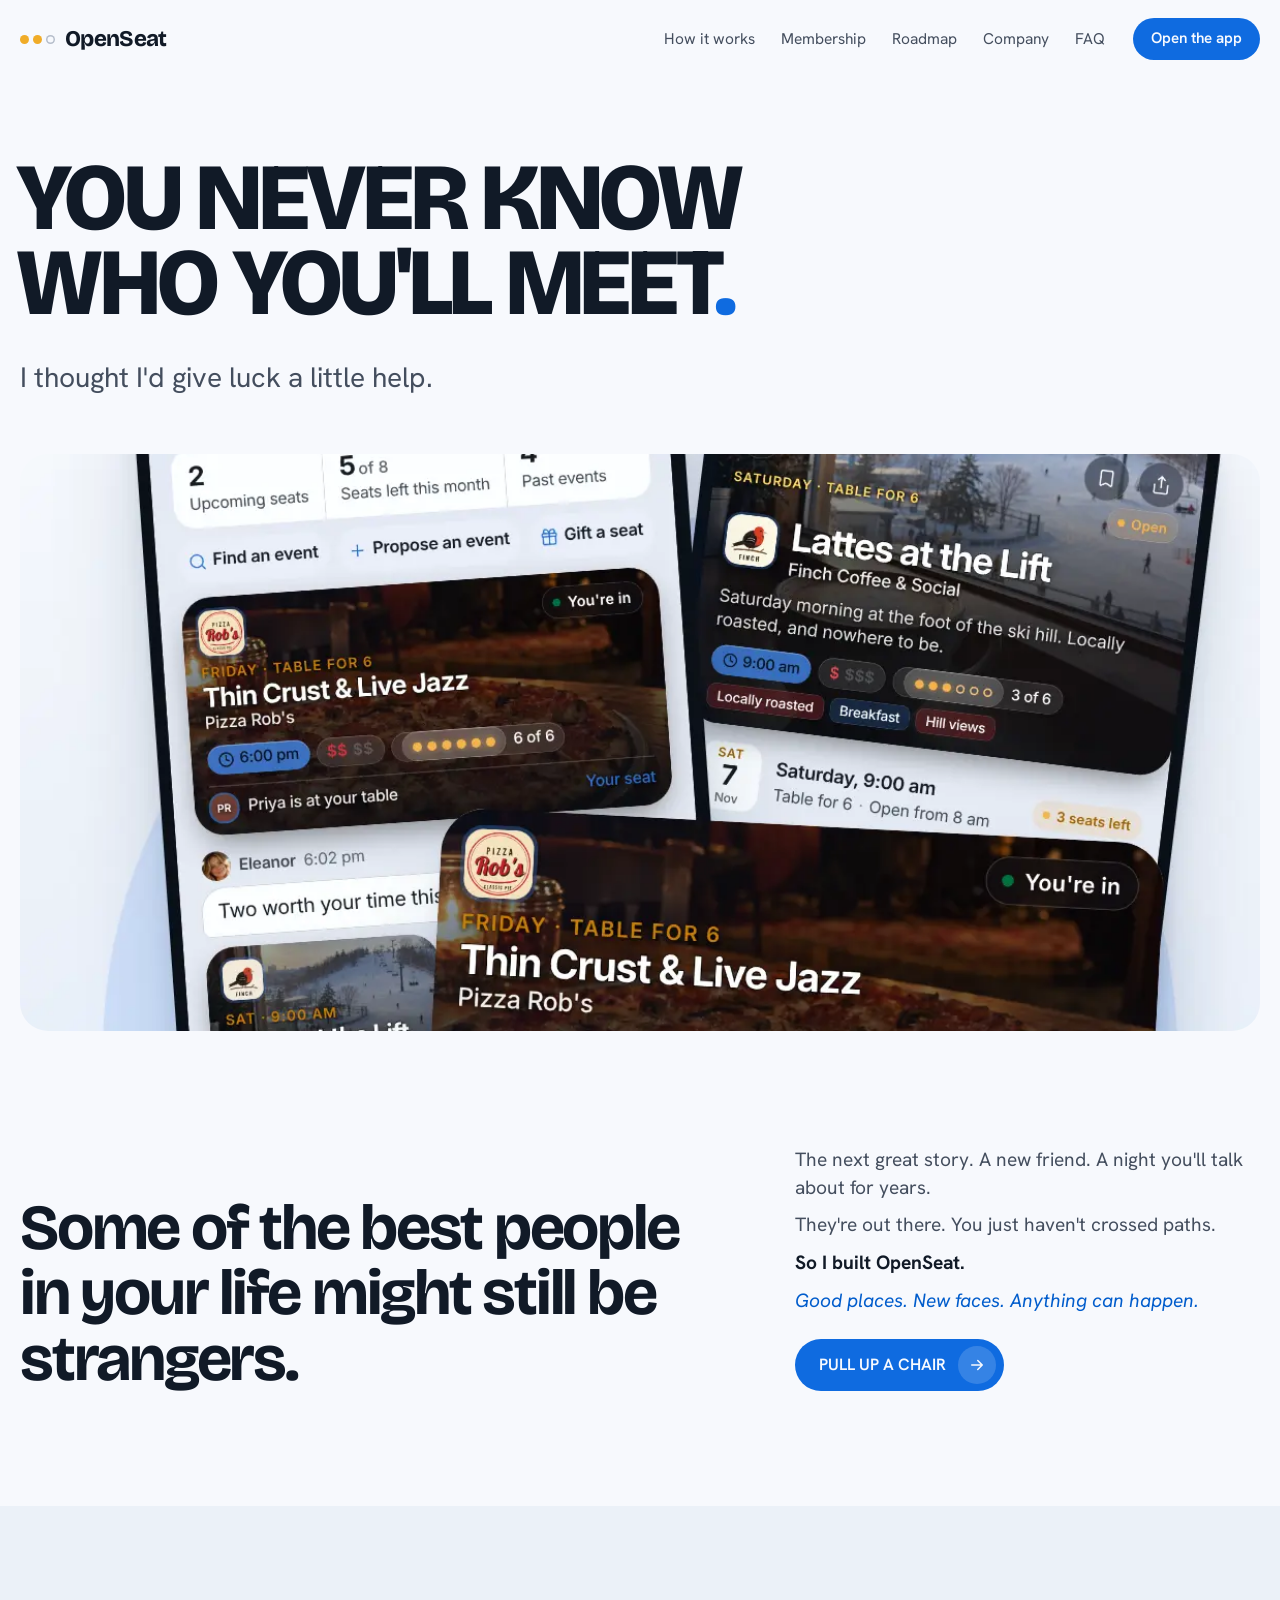
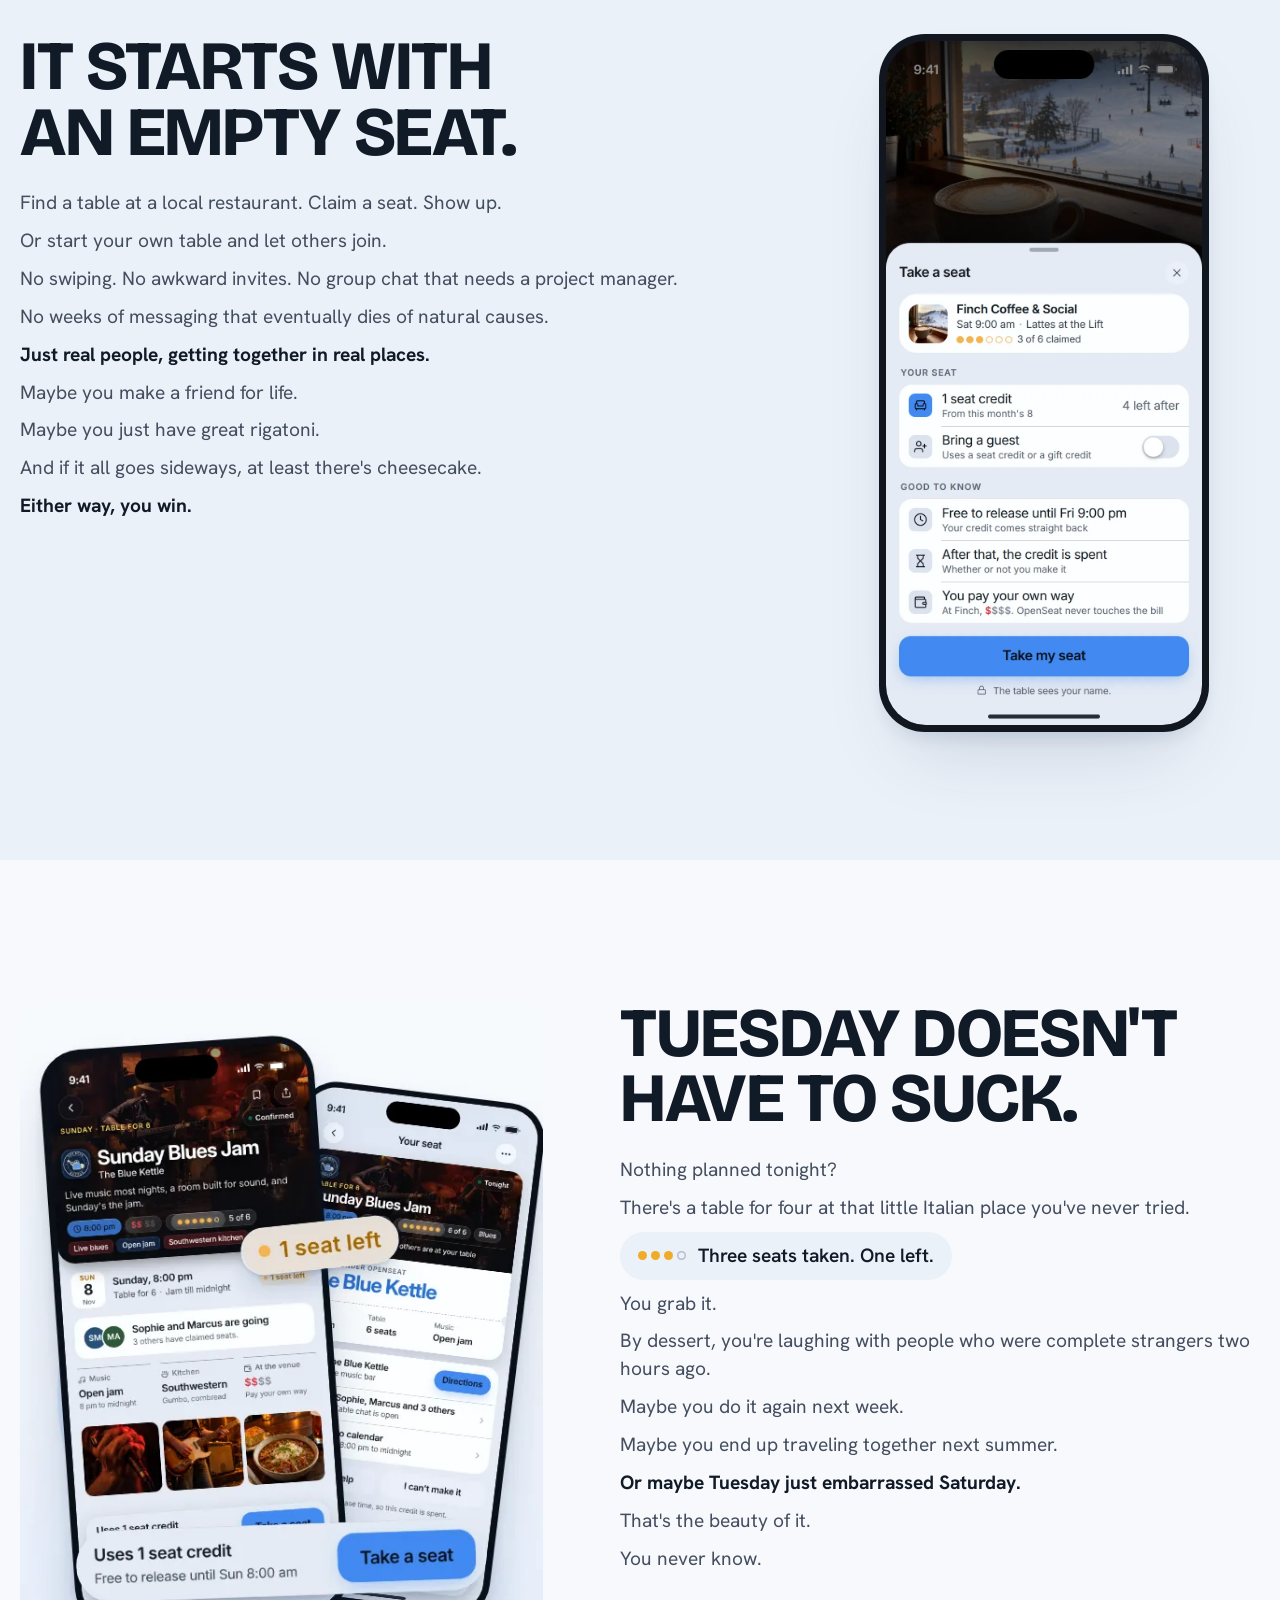
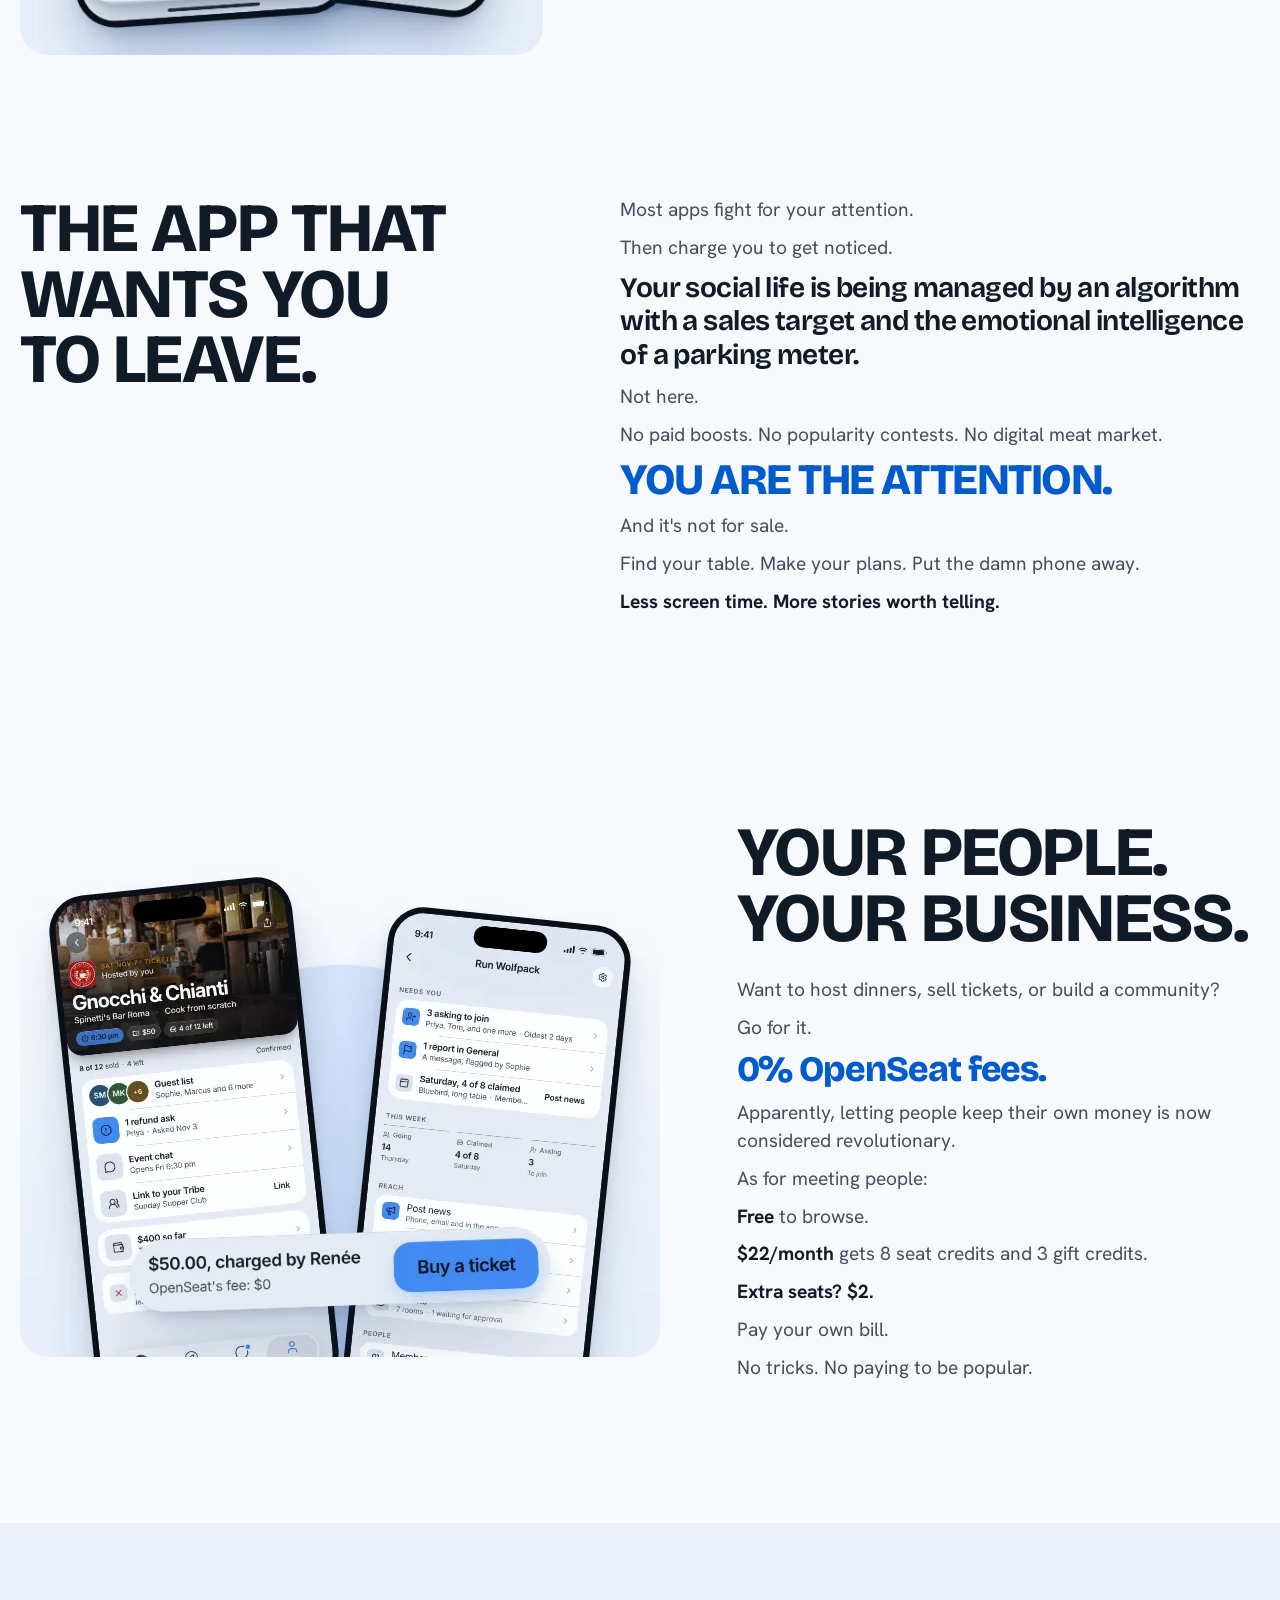
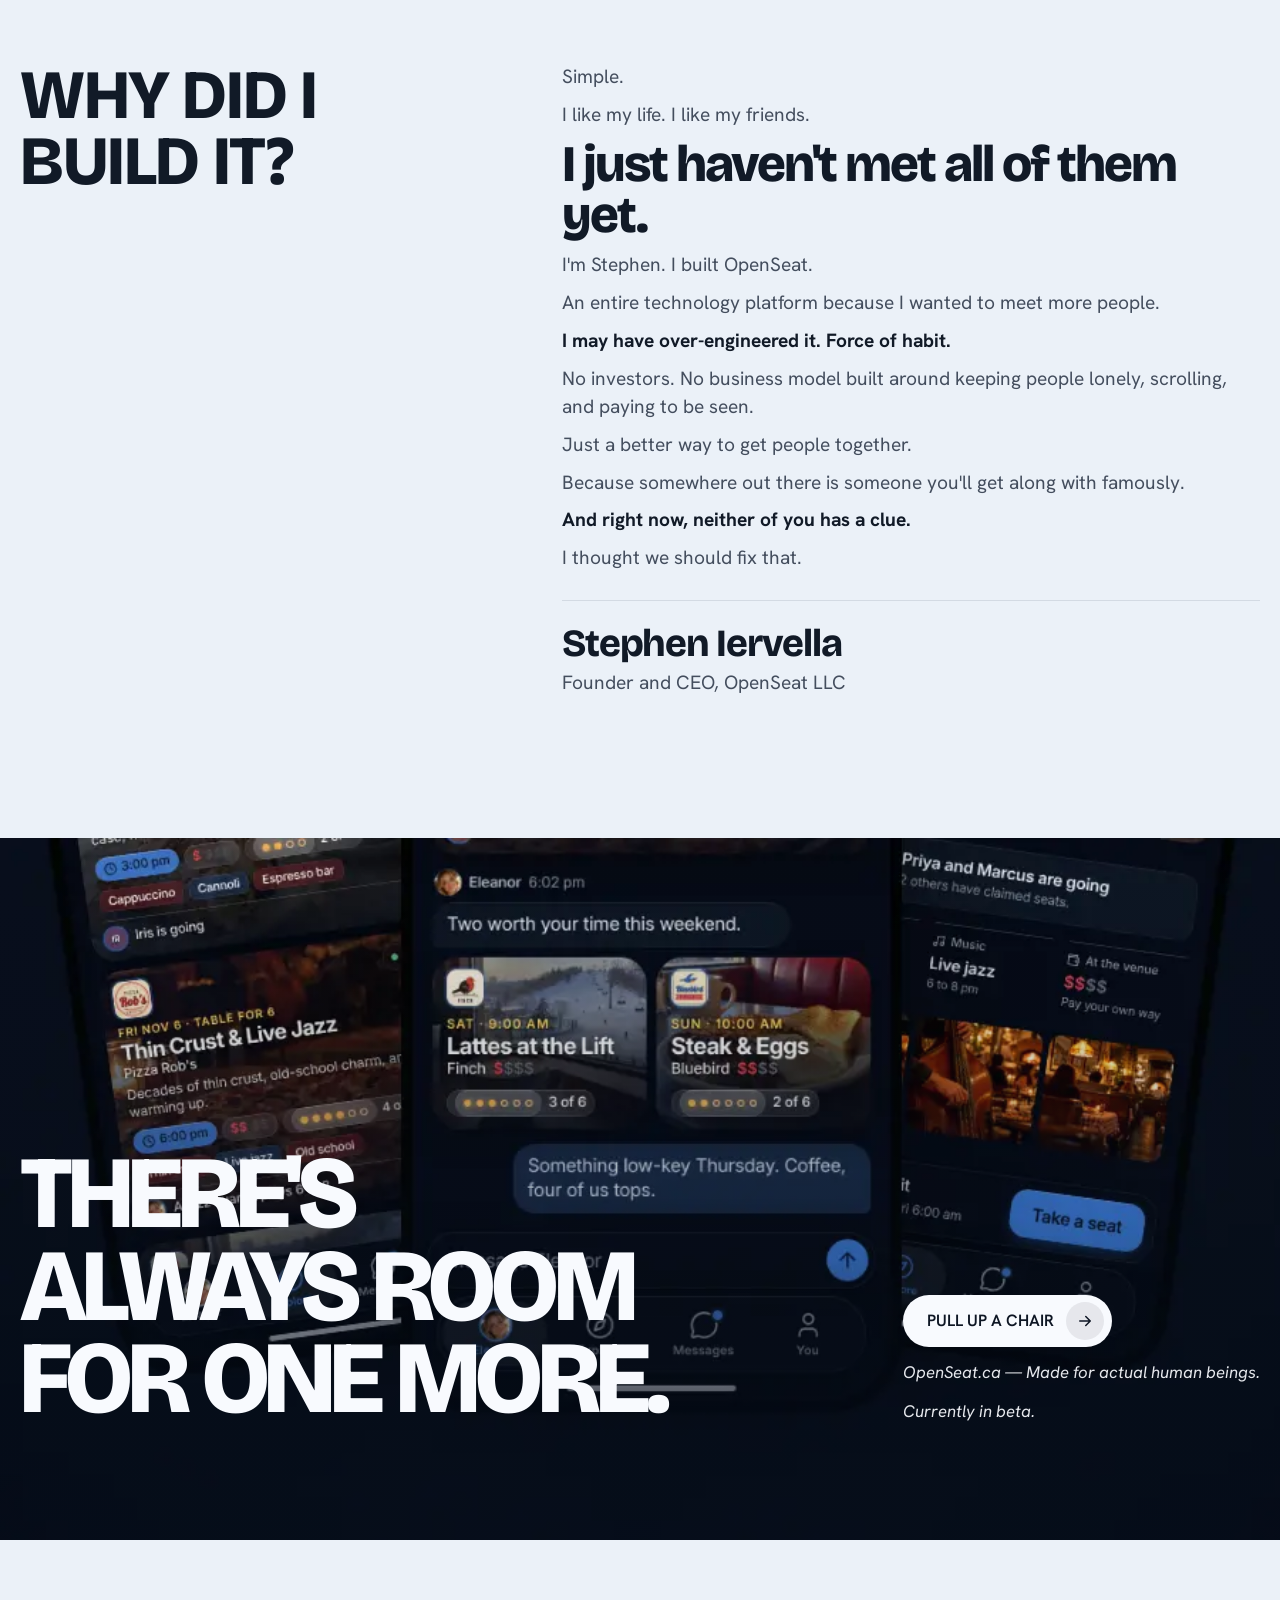
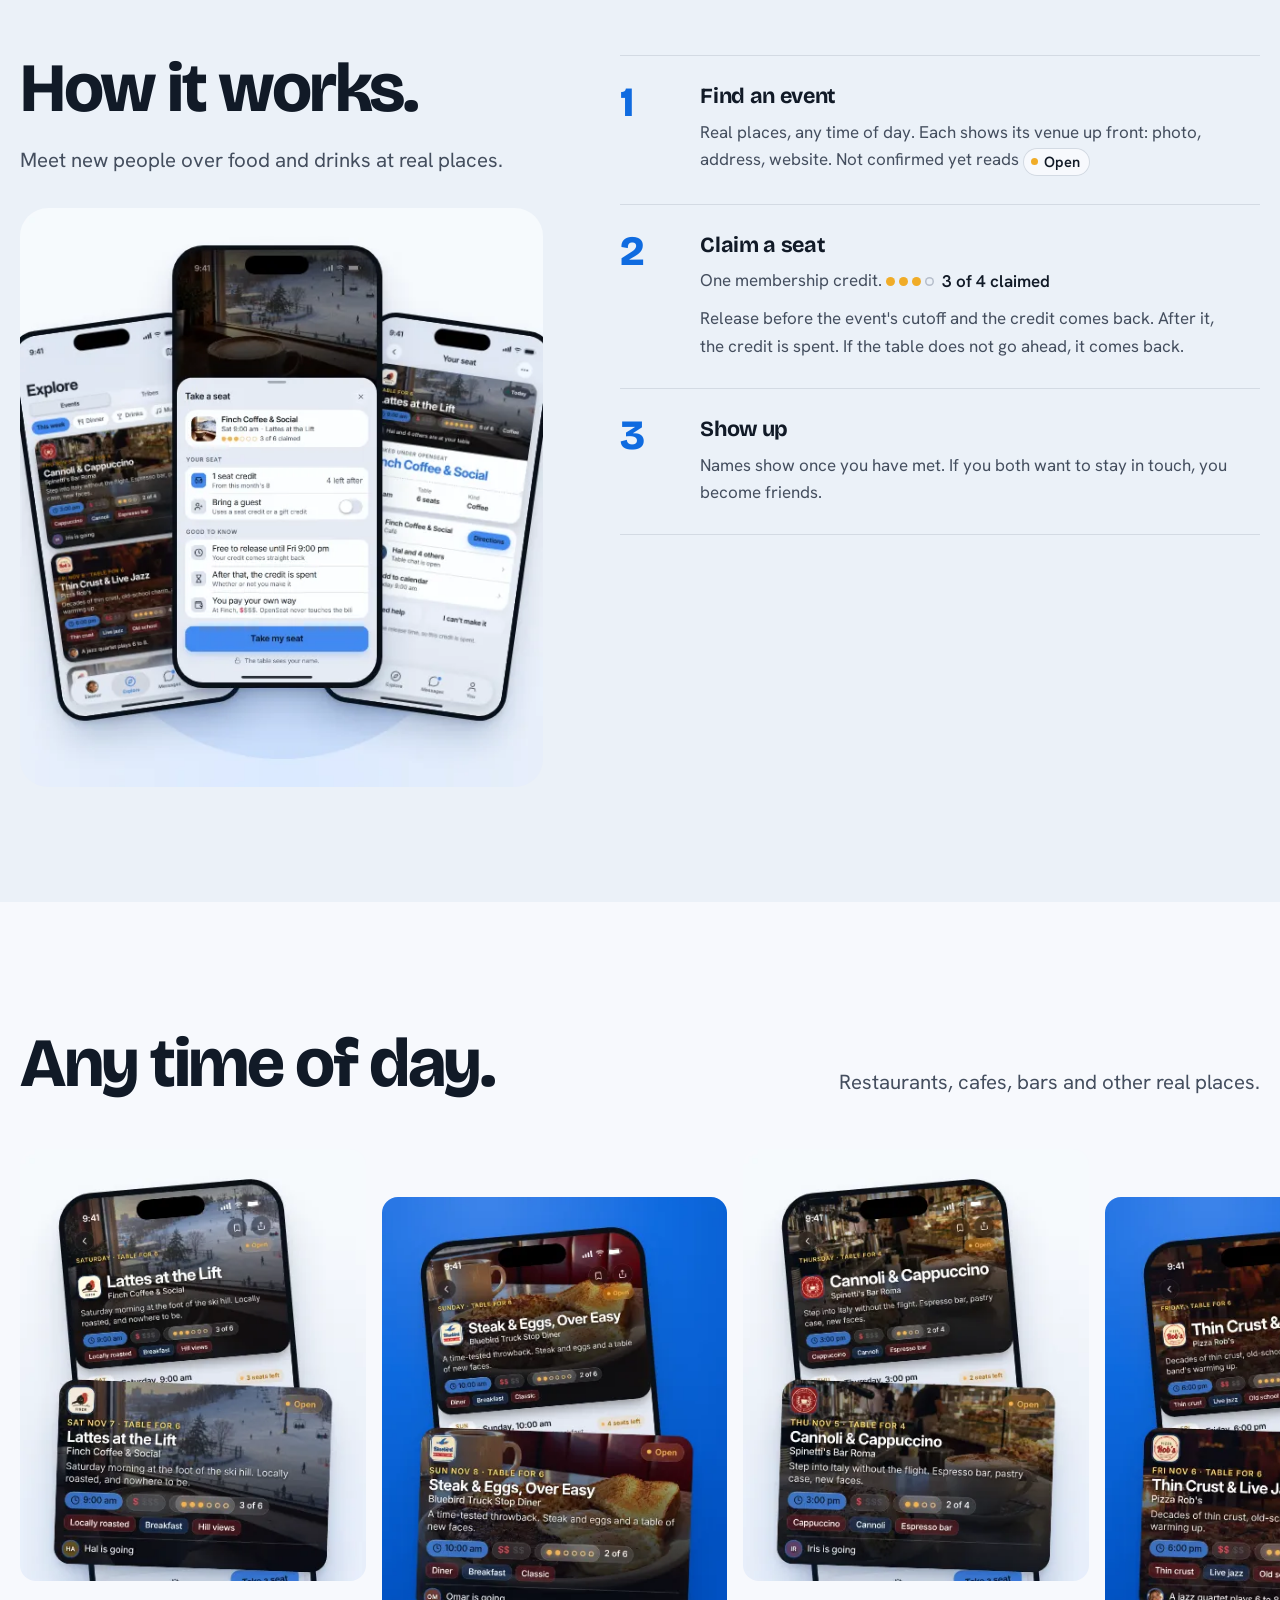
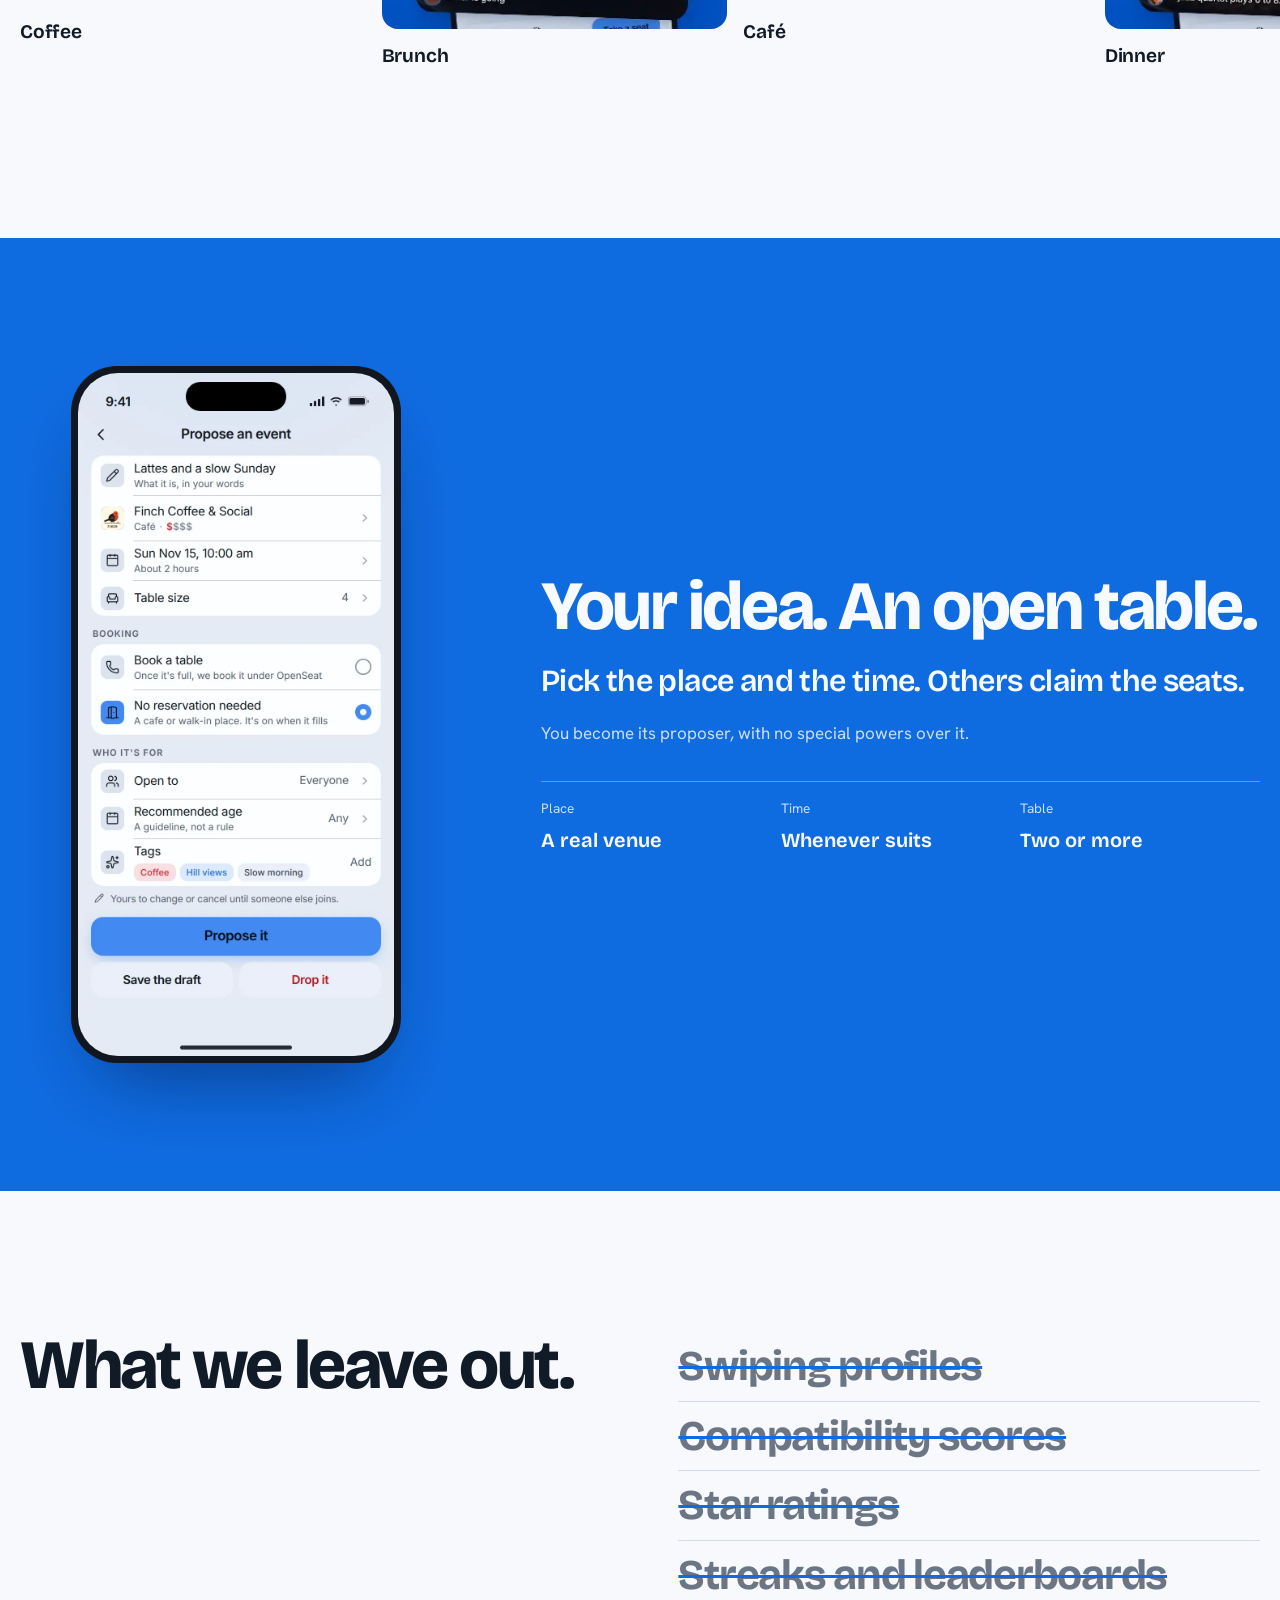
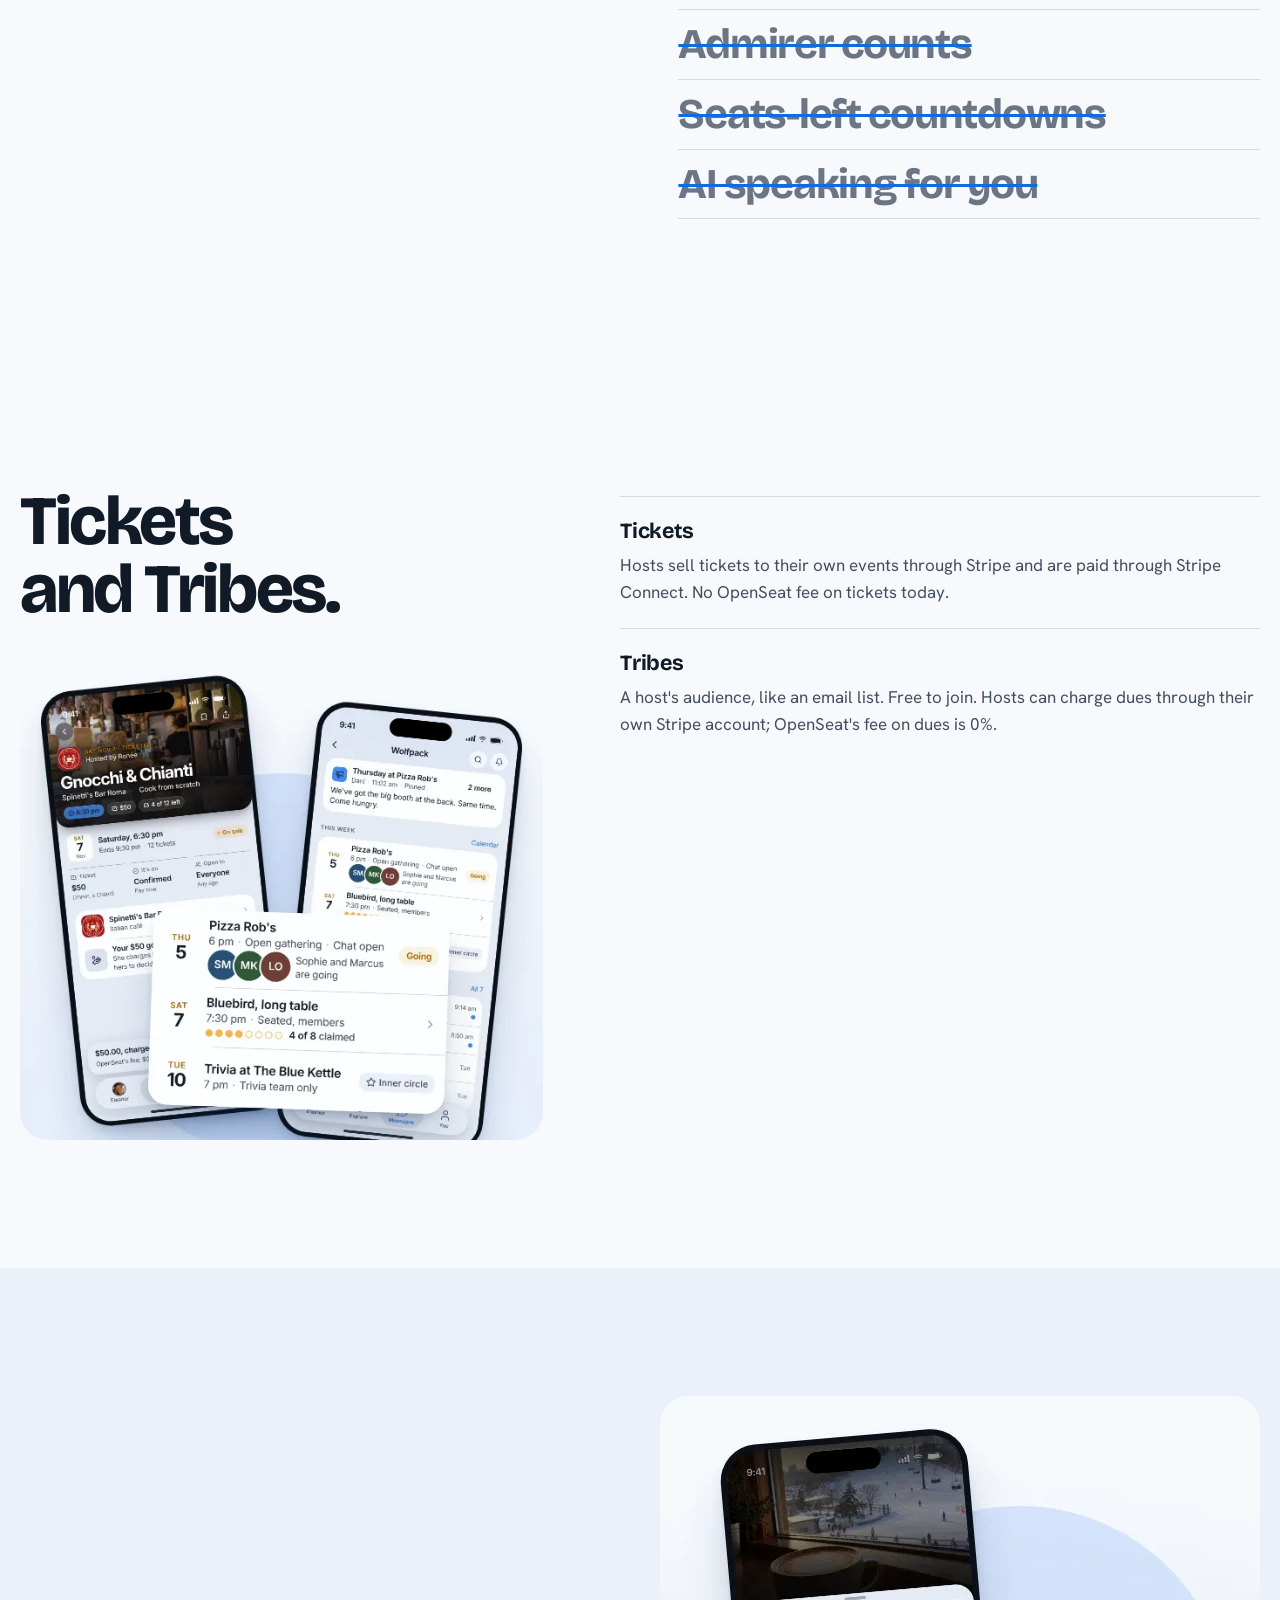
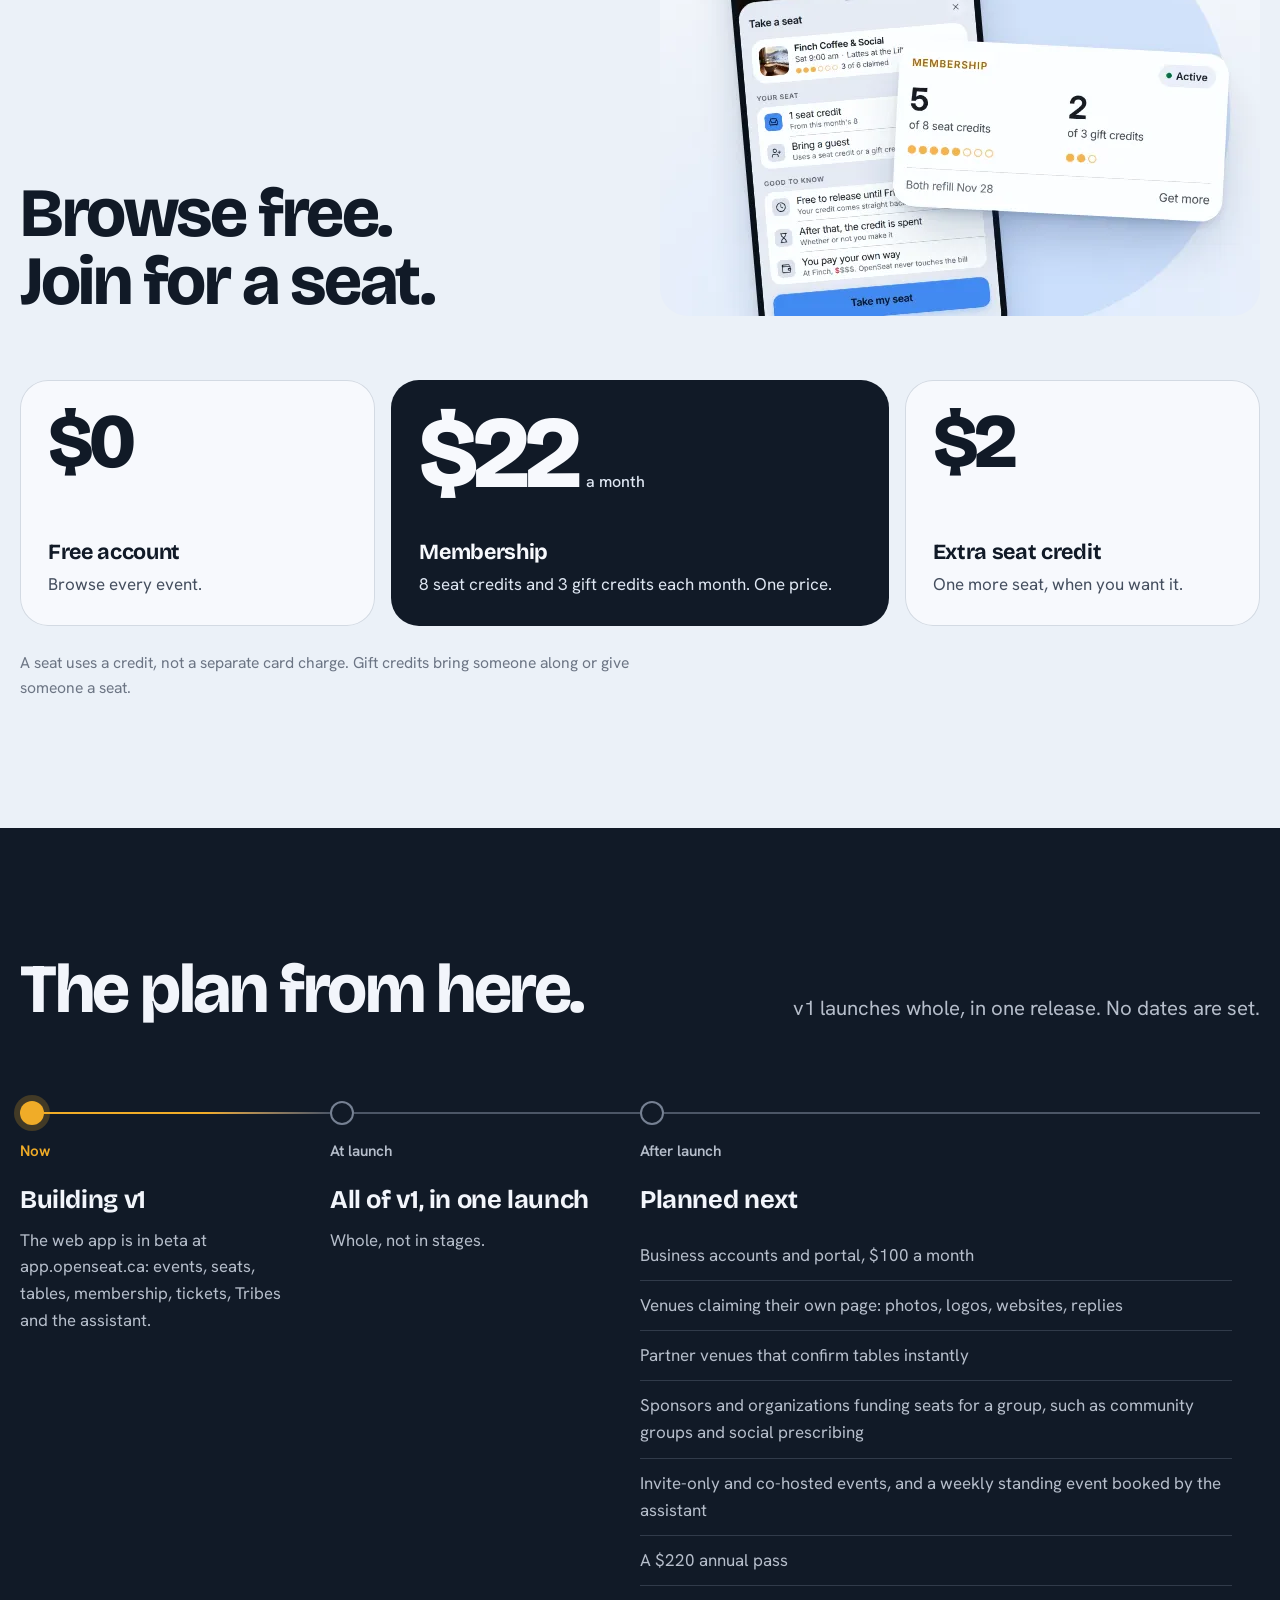
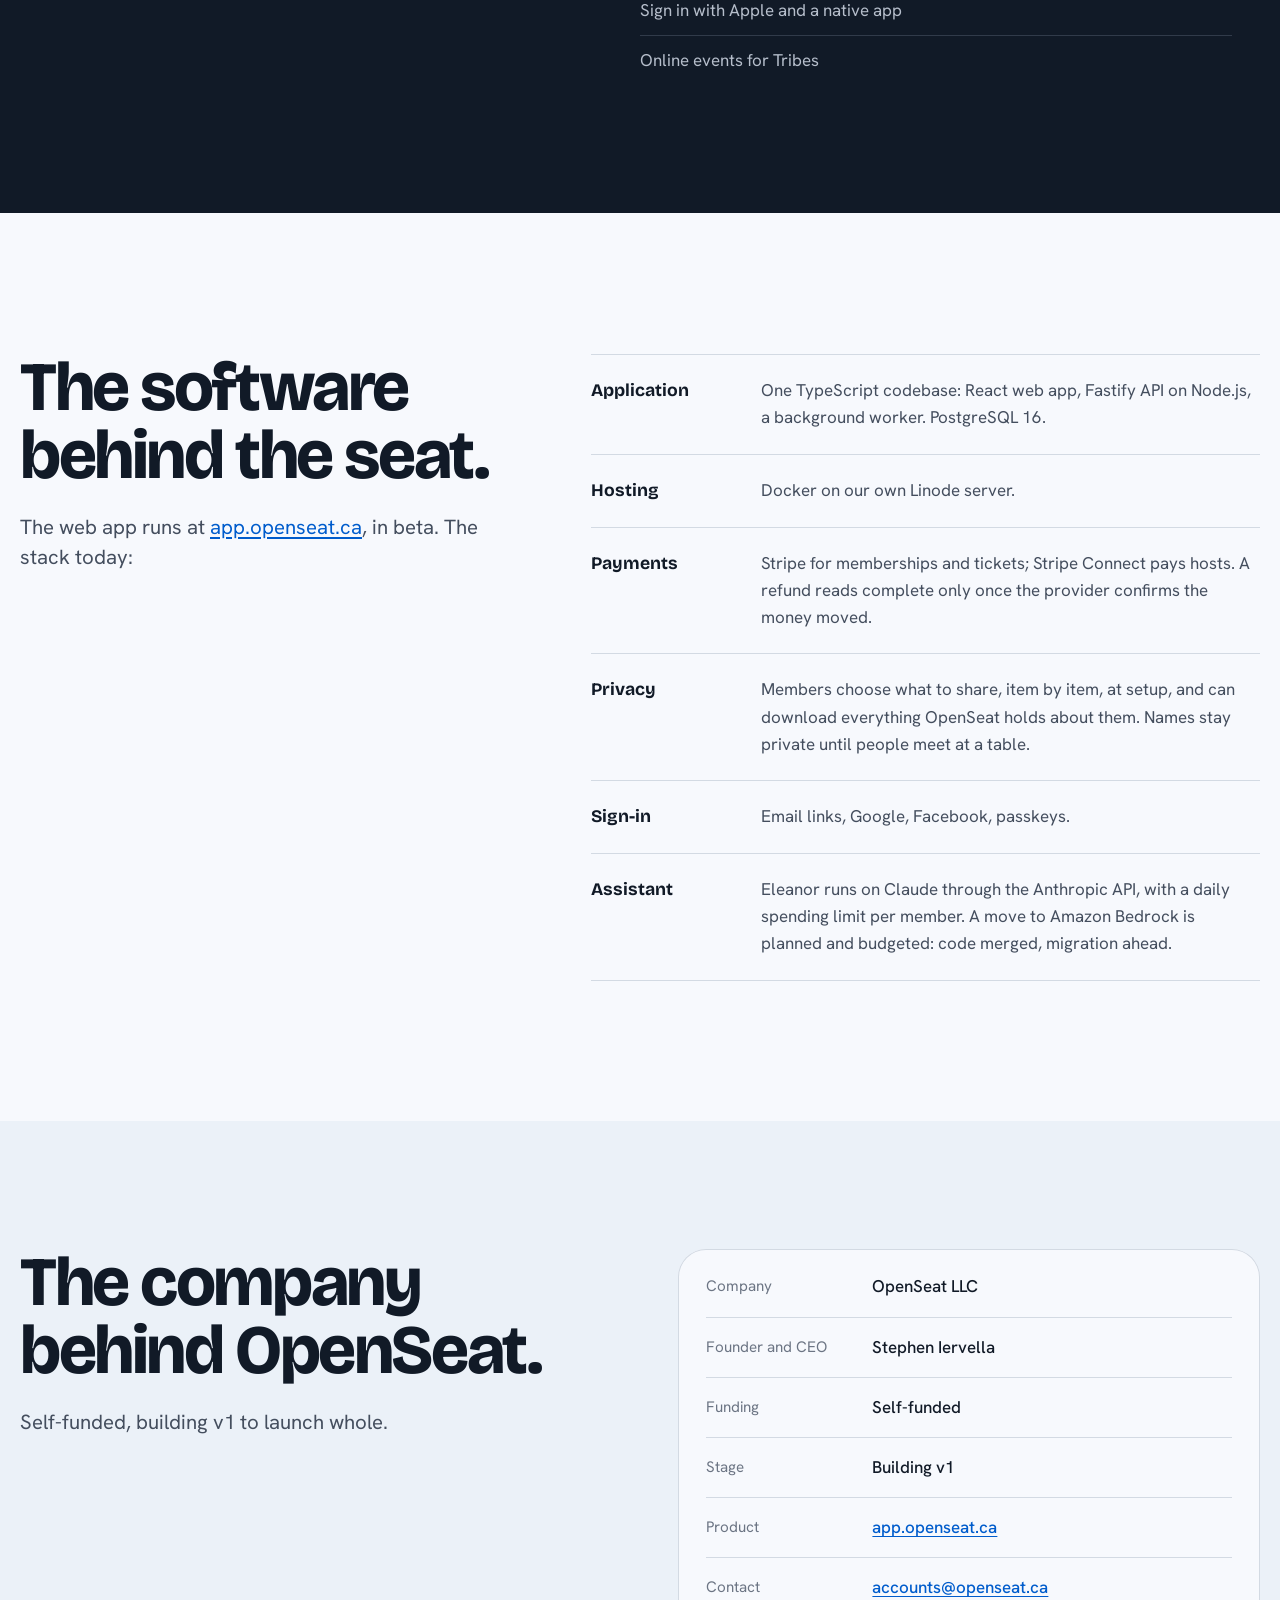
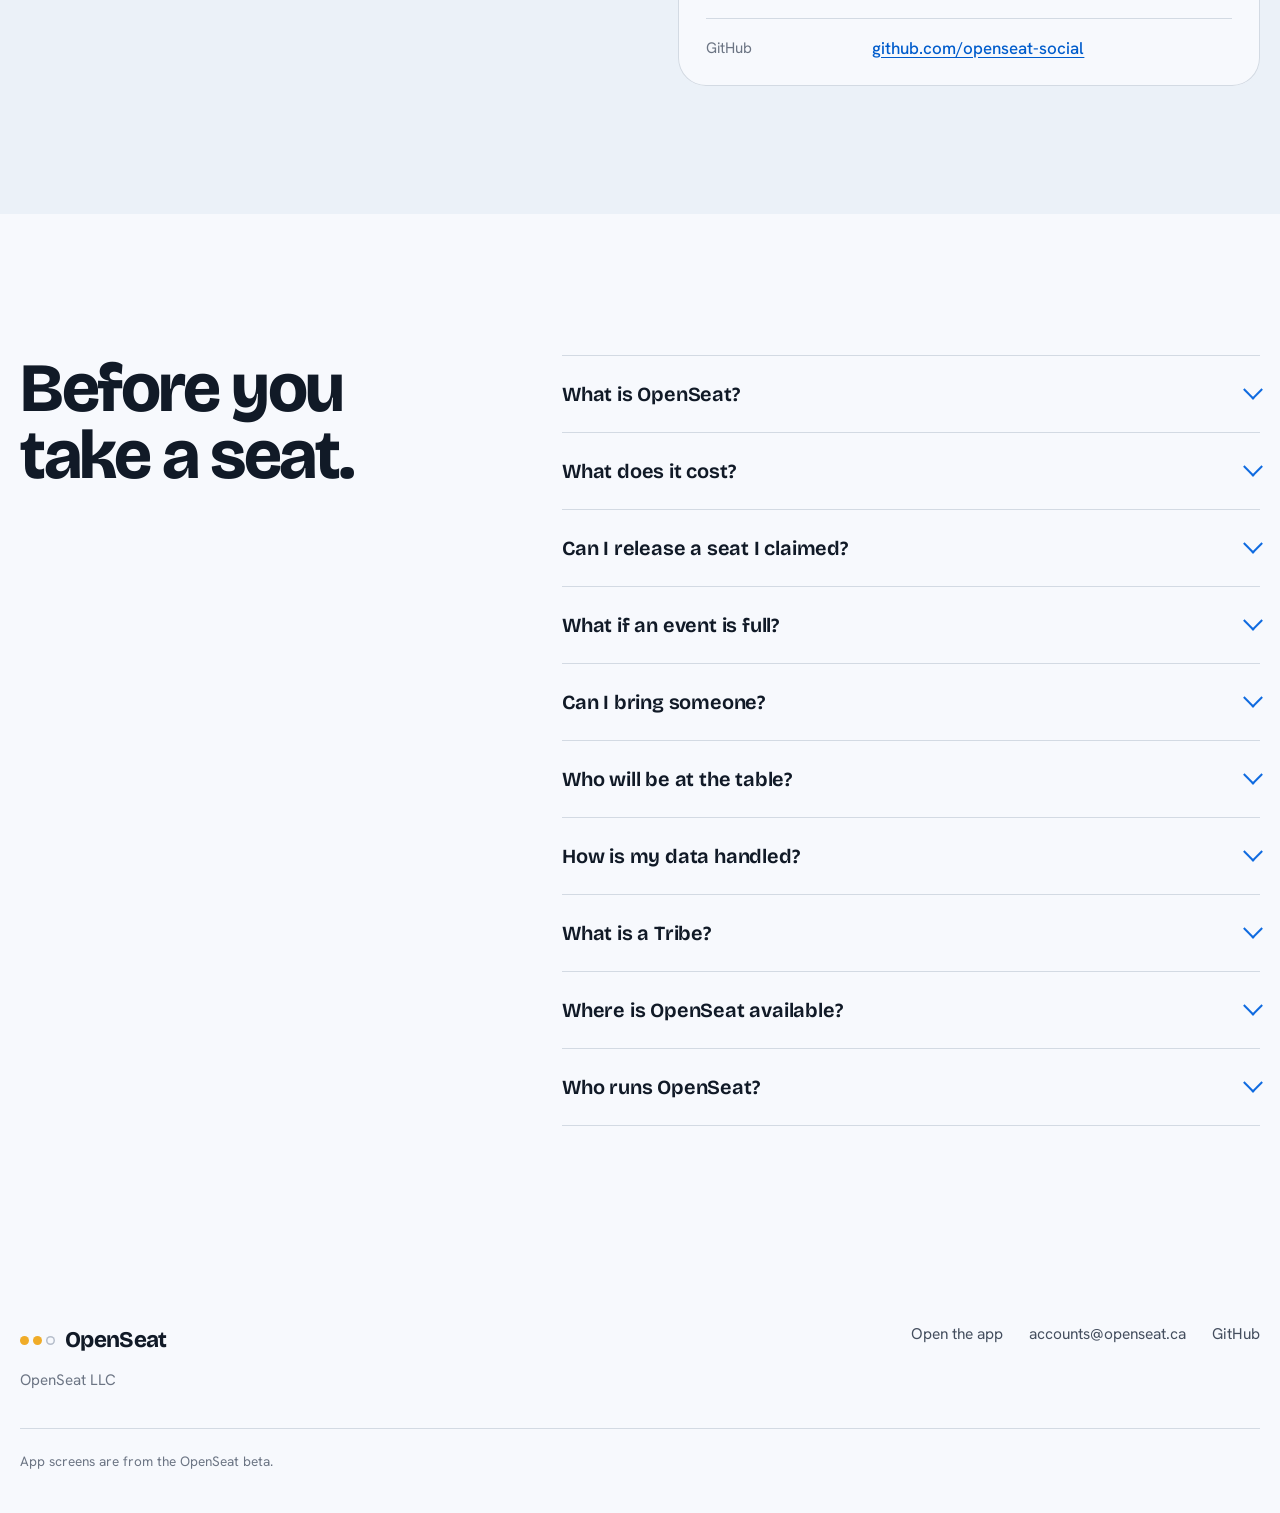
==== index.html @ 012e4ddc "Lander: remove 'For adults, in beta.'" ====
<!doctype html>
<html lang="en">
<head>
<meta charset="utf-8">
<meta name="viewport" content="width=device-width, initial-scale=1, viewport-fit=cover">
<title>OpenSeat | Meet new people at a table</title>
<meta name="description" content="Good places. New faces. OpenSeat is an app for meeting new people over food and drinks at real places. Find a table, claim a seat, or start your own. In beta.">
<link rel="canonical" href="https://openseat.ca/">
<meta name="color-scheme" content="light dark">
<meta name="theme-color" content="#f6f8fc" media="(prefers-color-scheme: light)">
<meta name="theme-color" content="#11151d" media="(prefers-color-scheme: dark)">
<meta property="og:type" content="website">
<meta property="og:site_name" content="OpenSeat">
<meta property="og:url" content="https://openseat.ca/">
<meta property="og:title" content="OpenSeat | Meet new people at a table">
<meta property="og:description" content="Good places. New faces. An app for meeting new people over food and drinks at real places.">
<meta property="og:image" content="https://openseat.ca/assets/og-v3.jpg">
<meta property="og:image:width" content="1200">
<meta property="og:image:height" content="630">
<meta name="twitter:card" content="summary_large_image">
<link rel="icon" href="assets/icon-192.png" type="image/png">
<link rel="apple-touch-icon" href="assets/apple-touch-icon.png">
<link rel="preload" href="assets/fonts/bricolage-grotesque.woff2" as="font" type="font/woff2" crossorigin>
<link rel="preload" href="assets/fonts/hanken-grotesk.woff2" as="font" type="font/woff2" crossorigin>
<link rel="stylesheet" href="site.css">
<script type="application/ld+json">
{
  "@context": "https://schema.org",
  "@graph": [
    {
      "@type": "Organization",
      "@id": "https://openseat.ca/#org",
      "name": "OpenSeat",
      "legalName": "OpenSeat LLC",
      "url": "https://openseat.ca/",
      "logo": "https://openseat.ca/assets/icon-192.png",
      "email": "accounts@openseat.ca",
      "founder": { "@type": "Person", "name": "Stephen Iervella", "jobTitle": "Founder and CEO" },
      "sameAs": ["https://github.com/openseat-social"]
    },
    {
      "@type": "WebSite",
      "url": "https://openseat.ca/",
      "name": "OpenSeat",
      "publisher": { "@id": "https://openseat.ca/#org" }
    },
    {
      "@type": "SoftwareApplication",
      "name": "OpenSeat",
      "applicationCategory": "SocialNetworkingApplication",
      "operatingSystem": "Web",
      "url": "https://app.openseat.ca/",
      "publisher": { "@id": "https://openseat.ca/#org" }
    }
  ]
}
</script>
</head>
<body>
<a class="skip" href="#main">Skip to content</a>

<header class="top">
  <div class="wrap top-row">
    <a class="brand" href="/" aria-label="OpenSeat home">
      <span class="pips" aria-hidden="true"><i class="on"></i><i class="on"></i><i></i></span>
      <span class="brand-word">OpenSeat</span>
    </a>
    <nav class="top-nav" aria-label="Sections">
      <a href="#how">How it works</a>
      <a href="#membership">Membership</a>
      <a href="#roadmap">Roadmap</a>
      <a href="#company">Company</a>
      <a href="#faq">FAQ</a>
    </nav>
    <a class="btn btn-small" href="https://app.openseat.ca">Open the app</a>
  </div>
</header>

<main id="main">

<!-- Hero -->
<section class="hero" aria-labelledby="hero-title">
  <div class="wrap">
    <div class="hero-head">
      <h1 id="hero-title" class="hero-title load" data-d="1">YOU NEVER KNOW WHO YOU'LL MEET<span class="stop">.</span></h1>
      <p class="hero-sub load" data-d="2">I thought I'd give luck a little help.</p>
    </div>
    <div class="hero-stage load" data-d="3">
      <picture>
        <source media="(max-width: 700px)" srcset="assets/renders/hero-m-1200-v3.webp" width="1200" height="1040">
        <img class="hero-photo" src="assets/renders/hero-1200-v3.webp" srcset="assets/renders/hero-1200-v3.webp 1200w, assets/renders/hero-2400-v3.webp 2400w" sizes="(max-width: 1320px) 100vw, 1280px" width="1200" height="558" fetchpriority="high" alt="Three OpenSeat screens: Explore, Home with Eleanor, and Lattes at the Lift at Finch Coffee &amp; Social. Your seat at Pizza Rob&#39;s lifts off Home, and the Take a seat bar floats beside the event.">
      </picture>
    </div>
  </div>
</section>

<!-- Point of view -->
<section class="pov" aria-label="Why OpenSeat">
  <div class="wrap pov-grid">
    <p class="pov-line reveal">Some of the best people in your life might still be strangers.</p>
    <div class="beats">
        <p class="beat reveal">The next great story. A new friend. A night you'll talk about for years.</p>
        <p class="beat reveal">They're out there. You just haven't crossed paths.</p>
        <p class="beat strong reveal">So I built OpenSeat.</p>
        <p class="beat tagline reveal">Good places. New faces. Anything can happen.</p>
        <div class="reveal beat-cta"><a class="btn" href="https://app.openseat.ca">PULL UP A CHAIR<span class="btn-arrow" aria-hidden="true"><svg viewBox="0 0 24 24"><path d="M5 12h14M13 6l6 6-6 6"/></svg></span></a></div>
    </div>
  </div>
</section>

<!-- Empty seat -->
<section class="chair" aria-labelledby="chair-title">
  <div class="wrap how-grid">
    <div class="beats">
      <h2 id="chair-title" class="h2 caps reveal">IT STARTS WITH AN EMPTY SEAT.</h2>
        <p class="beat reveal">Find a table at a local restaurant. Claim a seat. Show up.</p>
        <p class="beat reveal">Or start your own table and let others join.</p>
        <p class="beat reveal">No swiping. No awkward invites. No group chat that needs a project manager.</p>
        <p class="beat reveal">No weeks of messaging that eventually dies of natural causes.</p>
        <p class="beat strong reveal">Just real people, getting together in real places.</p>
        <p class="beat reveal">Maybe you make a friend for life.</p>
        <p class="beat reveal">Maybe you just have great rigatoni.</p>
        <p class="beat reveal">And if it all goes sideways, at least there's cheesecake.</p>
        <p class="beat strong reveal">Either way, you win.</p>
    </div>
    <figure class="phone how-phone reveal">
      <img src="assets/screens/claim-v3.webp" width="780" height="1688" loading="lazy" alt="The Take a seat sheet for Lattes at the Lift at Finch Coffee &amp; Social: one seat credit, free to release until the cutoff, after that the credit is spent.">
    </figure>
  </div>
</section>

<!-- Tuesday -->
<section class="story" aria-labelledby="story-title">
  <div class="wrap story-grid">
    <img class="story-photo reveal" src="assets/renders/story-560-v3.webp" srcset="assets/renders/story-560-v3.webp 560w, assets/renders/story-1120-v3.webp 1120w" sizes="(max-width: 1000px) calc(100vw - 40px), 560px" width="560" height="700" loading="lazy" alt="The Sunday Blues Jam at The Blue Kettle with one seat left and its Take a seat bar lifted out, beside your seat at the same table, now six of six.">
    <div class="beats">
      <h2 id="story-title" class="h2 caps reveal">TUESDAY DOESN'T HAVE TO SUCK.</h2>
        <p class="beat reveal">Nothing planned tonight?</p>
        <p class="beat reveal">There's a table for four at that little Italian place you've never tried.</p>
        <p class="beat story-seat reveal"><span class="pips" aria-hidden="true"><i class="on"></i><i class="on"></i><i class="on"></i><i></i></span>Three seats taken. One left.</p>
        <p class="beat reveal">You grab it.</p>
        <p class="beat reveal">By dessert, you're laughing with people who were complete strangers two hours ago.</p>
        <p class="beat reveal">Maybe you do it again next week.</p>
        <p class="beat reveal">Maybe you end up traveling together next summer.</p>
        <p class="beat strong reveal">Or maybe Tuesday just embarrassed Saturday.</p>
        <p class="beat reveal">That's the beauty of it.</p>
        <p class="beat reveal">You never know.</p>
    </div>
  </div>
</section>

<!-- Leave -->
<section class="leave" aria-labelledby="leave-title">
  <div class="wrap leave-grid">
    <h2 id="leave-title" class="h2 caps reveal">THE APP THAT WANTS YOU TO LEAVE.</h2>
    <div class="beats">
        <p class="beat reveal">Most apps fight for your attention.</p>
        <p class="beat reveal">Then charge you to get noticed.</p>
        <p class="beat leave-big reveal">Your social life is being managed by an algorithm with a sales target and the emotional intelligence of a parking meter.</p>
        <p class="beat reveal">Not here.</p>
        <p class="beat reveal">No paid boosts. No popularity contests. No digital meat market.</p>
        <p class="beat leave-attn reveal">YOU ARE THE ATTENTION.</p>
        <p class="beat reveal">And it's not for sale.</p>
        <p class="beat reveal">Find your table. Make your plans. Put the damn phone away.</p>
        <p class="beat strong reveal">Less screen time. More stories worth telling.</p>
    </div>
  </div>
</section>

<!-- Your people -->
<section class="hosts" aria-labelledby="people-title">
  <div class="wrap hosts-grid">
    <img class="hosts-photo reveal" src="assets/renders/hosts-640-v3.webp" srcset="assets/renders/hosts-640-v3.webp 640w, assets/renders/hosts-1280-v3.webp 1280w" sizes="(max-width: 1000px) calc(100vw - 40px), 640px" width="640" height="512" loading="lazy" alt="The host side of OpenSeat: a ticketed Gnocchi and Chianti event you host at Spinetti&#39;s Bar Roma and the Tribe you run, with the ticket bar lifted out: $50.00, charged by Renée, OpenSeat's fee: $0.">
    <div class="beats">
      <h2 id="people-title" class="h2 caps reveal">YOUR PEOPLE. YOUR BUSINESS.</h2>
        <p class="beat reveal">Want to host dinners, sell tickets, or build a community?</p>
        <p class="beat reveal">Go for it.</p>
        <p class="beat fee reveal">0% OpenSeat fees.</p>
        <p class="beat reveal">Apparently, letting people keep their own money is now considered revolutionary.</p>
        <p class="beat reveal">As for meeting people:</p>
        <p class="beat reveal"><span class="strong">Free</span> to browse.</p>
        <p class="beat reveal"><span class="strong">$22/month</span> gets 8 seat credits and 3 gift credits.</p>
        <p class="beat reveal"><span class="strong">Extra seats? $2.</span></p>
        <p class="beat reveal">Pay your own bill.</p>
        <p class="beat reveal">No tricks. No paying to be popular.</p>
    </div>
  </div>
</section>

<!-- Why -->
<section class="why" aria-labelledby="why-title">
  <div class="wrap why-grid">
    <h2 id="why-title" class="h2 caps reveal">WHY DID I BUILD IT?</h2>
    <div class="beats">
        <p class="beat reveal">Simple.</p>
        <p class="beat reveal">I like my life. I like my friends.</p>
        <p class="beat why-big reveal">I just haven't met all of them yet.</p>
        <p class="beat reveal">I'm Stephen. I built OpenSeat.</p>
        <p class="beat reveal">An entire technology platform because I wanted to meet more people.</p>
        <p class="beat strong reveal">I may have over-engineered it. Force of habit.</p>
        <p class="beat reveal">No investors. No business model built around keeping people lonely, scrolling, and paying to be seen.</p>
        <p class="beat reveal">Just a better way to get people together.</p>
        <p class="beat reveal">Because somewhere out there is someone you'll get along with famously.</p>
        <p class="beat strong reveal">And right now, neither of you has a clue.</p>
        <p class="beat reveal">I thought we should fix that.</p>
      <div class="founder reveal">
        <p class="founder-name">Stephen Iervella</p>
        <p class="founder-role">Founder and CEO, OpenSeat LLC</p>
      </div>
    </div>
  </div>
</section>

<!-- Close -->
<section class="close" aria-labelledby="close-title">
  <picture>
    <source media="(max-width: 700px)" srcset="assets/renders/close-m-900-v3.webp" width="900" height="1280">
    <img class="close-photo" src="assets/renders/close-1200-v3.webp" srcset="assets/renders/close-1200-v3.webp 1200w, assets/renders/close-2400-v3.webp 2400w" sizes="100vw" width="1200" height="800" loading="lazy" alt="Five OpenSeat screens in dark mode, fanned out: a Tribe, Explore, Home, an event and your seat.">
  </picture>
  <div class="wrap close-inner">
    <h2 id="close-title" class="close-title reveal">THERE'S ALWAYS ROOM FOR ONE MORE.</h2>
    <div class="close-side reveal">
      <a class="btn btn-light" href="https://app.openseat.ca">PULL UP A CHAIR<span class="btn-arrow" aria-hidden="true"><svg viewBox="0 0 24 24"><path d="M5 12h14M13 6l6 6-6 6"/></svg></span></a>
      <p class="close-line"><em>OpenSeat.ca — Made for actual human beings.</em></p>
      <p class="close-line"><em>Currently in beta.</em></p>
    </div>
  </div>
</section>

<!-- How it works -->
<section class="how" id="how" aria-labelledby="how-title">
  <div class="wrap how-data">
    <div class="how-copy">
      <h2 id="how-title" class="h2 reveal">How it works.</h2>
      <p class="lede reveal">Meet new people over food and drinks at real places.</p>
      <img class="render reveal" src="assets/renders/how-560-v3.webp" srcset="assets/renders/how-560-v3.webp 560w, assets/renders/how-1120-v3.webp 1120w" sizes="(max-width: 1000px) calc(100vw - 40px), 560px" width="560" height="620" loading="lazy" alt="Three OpenSeat screens: Explore, the Take a seat sheet with one seat credit, and your seat at Finch Coffee &amp; Social.">
    </div>
    <ol class="steps">
        <li class="reveal">
          <span class="step-n" aria-hidden="true">1</span>
          <div>
            <h3>Find an event</h3>
            <p>Real places, any time of day. Each shows its venue up front: photo, address, website. Not confirmed yet reads <span class="tag">Open</span></p>
          </div>
        </li>
        <li class="reveal">
          <span class="step-n" aria-hidden="true">2</span>
          <div>
            <h3>Claim a seat</h3>
            <p>One membership credit. <span class="claimed"><span class="pips" aria-hidden="true"><i class="on"></i><i class="on"></i><i class="on"></i><i></i></span>3 of 4 claimed</span></p>
            <p>Release before the event's cutoff and the credit comes back. After it, the credit is spent. If the table does not go ahead, it comes back.</p>
          </div>
        </li>
        <li class="reveal">
          <span class="step-n" aria-hidden="true">3</span>
          <div>
            <h3>Show up</h3>
            <p>Names show once you have met. If you both want to stay in touch, you become friends.</p>
          </div>
        </li>
    </ol>
  </div>
</section>

<!-- Any time of day -->
<section class="day" aria-labelledby="day-title">
  <div class="wrap day-head">
    <h2 id="day-title" class="h2 reveal">Any time of day.</h2>
    <p class="lede reveal">Restaurants, cafes, bars and other real places.</p>
  </div>
  <div class="strip-wrap">
    <ul class="strip" aria-label="Kinds of events">
      <li><img src="assets/renders/day-coffee-380-v3.webp" srcset="assets/renders/day-coffee-380-v3.webp 380w, assets/renders/day-coffee-760-v3.webp 760w" sizes="(max-width: 700px) 72vw, 380px" width="380" height="475" loading="lazy" alt="Lattes at the Lift at Finch Coffee &amp; Social, Saturday at 9:00 am: the event, with its card lifted out."><span>Coffee</span></li>
      <li><img src="assets/renders/day-brunch-380-v3.webp" srcset="assets/renders/day-brunch-380-v3.webp 380w, assets/renders/day-brunch-760-v3.webp 760w" sizes="(max-width: 700px) 72vw, 380px" width="380" height="475" loading="lazy" alt="Steak &amp; Eggs, Over Easy at Bluebird Truck Stop Diner, Sunday at 10:00 am: the event, with its card lifted out."><span>Brunch</span></li>
      <li><img src="assets/renders/day-cafe-380-v3.webp" srcset="assets/renders/day-cafe-380-v3.webp 380w, assets/renders/day-cafe-760-v3.webp 760w" sizes="(max-width: 700px) 72vw, 380px" width="380" height="475" loading="lazy" alt="Cannoli &amp; Cappuccino at Spinetti&#39;s Bar Roma, Thursday at 3:00 pm: the event, with its card lifted out."><span>Café</span></li>
      <li><img src="assets/renders/day-dinner-380-v3.webp" srcset="assets/renders/day-dinner-380-v3.webp 380w, assets/renders/day-dinner-760-v3.webp 760w" sizes="(max-width: 700px) 72vw, 380px" width="380" height="475" loading="lazy" alt="Thin Crust &amp; Live Jazz at Pizza Rob&#39;s, Friday at 6:00 pm: the event, with its card lifted out."><span>Dinner</span></li>
      <li><img src="assets/renders/day-late-380-v3.webp" srcset="assets/renders/day-late-380-v3.webp 380w, assets/renders/day-late-760-v3.webp 760w" sizes="(max-width: 700px) 72vw, 380px" width="380" height="475" loading="lazy" alt="Your seat at the Sunday Blues Jam at The Blue Kettle, 8:00 pm to midnight, with its card lifted out."><span>Late</span></li>
    </ul>
  </div>
</section>


<!-- Start a table -->
<section class="start" id="start" aria-labelledby="start-title">
  <div class="wrap start-grid">
    <figure class="phone start-phone reveal">
      <img src="assets/screens/propose-v3.webp" width="780" height="1688" loading="lazy" alt="Proposing an event: lattes and a slow Sunday at Finch Coffee &amp; Social, a time and a table of four.">
    </figure>
    <div class="start-copy">
      <h2 id="start-title" class="h2 reveal">Your idea. An open table.</h2>
      <p class="big reveal">Pick the place and the time. Others claim the seats.</p>
      <p class="reveal">You become its proposer, with no special powers over it.</p>
      <dl class="start-fields reveal">
        <div><dt>Place</dt><dd>A real venue</dd></div>
        <div><dt>Time</dt><dd>Whenever suits</dd></div>
        <div><dt>Table</dt><dd>Two or more</dd></div>
      </dl>
    </div>
  </div>
</section>

<!-- What we leave out -->
<section class="out" aria-labelledby="out-title">
  <div class="wrap out-grid">
    <div>
      <h2 id="out-title" class="h2 reveal">What we leave out.</h2>
    </div>
    <ul class="struck" aria-label="What OpenSeat leaves out">
      <li class="reveal">Swiping profiles</li>
      <li class="reveal">Compatibility scores</li>
      <li class="reveal">Star ratings</li>
      <li class="reveal">Streaks and leaderboards</li>
      <li class="reveal">Admirer counts</li>
      <li class="reveal">Seats-left countdowns</li>
      <li class="reveal">AI speaking for you</li>
    </ul>
  </div>
</section>

<!-- Tickets and Tribes -->
<section class="tt" id="hosts" aria-labelledby="tt-title">
  <div class="wrap tt-grid">
    <div>
      <h2 id="tt-title" class="h2 reveal">Tickets and Tribes.</h2>
      <img class="render reveal" src="assets/renders/tt-600-v3.webp" srcset="assets/renders/tt-600-v3.webp 600w, assets/renders/tt-1200-v3.webp 1200w" sizes="(max-width: 1000px) calc(100vw - 40px), 600px" width="600" height="560" loading="lazy" alt="Gnocchi and Chianti on sale at Spinetti&#39;s Bar Roma and a Tribe's member view, with the Tribe's This week card lifted out.">
    </div>
      <div class="hosts-items">
        <div class="reveal">
          <h3>Tickets</h3>
          <p>Hosts sell tickets to their own events through Stripe and are paid through Stripe Connect. No OpenSeat fee on tickets today.</p>
        </div>
        <div class="reveal">
          <h3>Tribes</h3>
          <p>A host's audience, like an email list. Free to join. Hosts can charge dues through their own Stripe account; OpenSeat's fee on dues is 0%.</p>
        </div>
      </div>
  </div>
</section>

<!-- Membership -->
<section class="member" id="membership" aria-labelledby="mem-title">
  <div class="wrap">
    <div class="mem-head">
      <h2 id="mem-title" class="h2 reveal">Browse free. Join for a seat.</h2>
      <img class="render mem-render reveal" src="assets/renders/member-600-v3.webp" srcset="assets/renders/member-600-v3.webp 600w, assets/renders/member-1200-v3.webp 1200w" sizes="(max-width: 700px) calc(100vw - 40px), 600px" width="600" height="520" loading="lazy" alt="The Take a seat sheet using one seat credit, and the membership card from You: 5 of 8 seat credits and 2 of 3 gift credits left.">
    </div>
    <div class="price-rows">
      <div class="price reveal">
        <p class="amount">$0</p>
        <div><h3>Free account</h3><p>Browse every event.</p></div>
      </div>
      <div class="price price-main reveal">
        <p class="amount">$22<span>a month</span></p>
        <div><h3>Membership</h3><p>8 seat credits and 3 gift credits each month. One price.</p></div>
      </div>
      <div class="price reveal">
        <p class="amount">$2</p>
        <div><h3>Extra seat credit</h3><p>One more seat, when you want it.</p></div>
      </div>
    </div>
    <p class="fine reveal">A seat uses a credit, not a separate card charge. Gift credits bring someone along or give someone a seat.</p>
  </div>
</section>

<!-- Roadmap -->
<section class="road" id="roadmap" aria-labelledby="road-title">
  <div class="wrap">
    <div class="road-head">
      <h2 id="road-title" class="h2 reveal">The plan from here.</h2>
      <p class="lede reveal">v1 launches whole, in one release. No dates are set.</p>
    </div>
    <ol class="road-cols">
      <li class="road-col is-now reveal">
        <p class="road-when"><span class="road-dot" aria-hidden="true"></span>Now</p>
        <h3>Building v1</h3>
        <p>The web app is in beta at app.openseat.ca: events, seats, tables, membership, tickets, Tribes and the assistant.</p>
      </li>
      <li class="road-col reveal">
        <p class="road-when"><span class="road-dot" aria-hidden="true"></span>At launch</p>
        <h3>All of v1, in one launch</h3>
        <p>Whole, not in stages.</p>
      </li>
      <li class="road-col reveal">
        <p class="road-when"><span class="road-dot" aria-hidden="true"></span>After launch</p>
        <h3>Planned next</h3>
        <ul>
          <li>Business accounts and portal, $100 a month</li>
          <li>Venues claiming their own page: photos, logos, websites, replies</li>
          <li>Partner venues that confirm tables instantly</li>
          <li>Sponsors and organizations funding seats for a group, such as community groups and social prescribing</li>
          <li>Invite-only and co-hosted events, and a weekly standing event booked by the assistant</li>
          <li>A $220 annual pass</li>
          <li>Sign in with Apple and a native app</li>
          <li>Online events for Tribes</li>
        </ul>
      </li>
    </ol>
  </div>
</section>

<!-- Technology -->
<section class="tech" id="technology" aria-labelledby="tech-title">
  <div class="wrap tech-grid">
    <div>
      <h2 id="tech-title" class="h2 reveal">The software behind the seat.</h2>
      <p class="lede reveal">The web app runs at <a href="https://app.openseat.ca">app.openseat.ca</a>, in beta. The stack today:</p>
    </div>
    <dl class="spec">
      <div class="reveal"><dt>Application</dt><dd>One TypeScript codebase: React web app, Fastify API on Node.js, a background worker. PostgreSQL 16.</dd></div>
      <div class="reveal"><dt>Hosting</dt><dd>Docker on our own Linode server.</dd></div>
      <div class="reveal"><dt>Payments</dt><dd>Stripe for memberships and tickets; Stripe Connect pays hosts. A refund reads complete only once the provider confirms the money moved.</dd></div>
      <div class="reveal"><dt>Privacy</dt><dd>Members choose what to share, item by item, at setup, and can download everything OpenSeat holds about them. Names stay private until people meet at a table.</dd></div>
      <div class="reveal"><dt>Sign-in</dt><dd>Email links, Google, Facebook, passkeys.</dd></div>
      <div class="reveal"><dt>Assistant</dt><dd>Eleanor runs on Claude through the Anthropic API, with a daily spending limit per member. A move to Amazon Bedrock is planned and budgeted: code merged, migration ahead.</dd></div>
    </dl>
  </div>
</section>

<!-- Company -->
<section class="company" id="company" aria-labelledby="co-title">
  <div class="wrap co-grid">
    <div>
      <h2 id="co-title" class="h2 reveal">The company behind OpenSeat.</h2>
      <p class="lede reveal">Self-funded, building v1 to launch whole.</p>
    </div>
    <dl class="facts reveal">
      <div><dt>Company</dt><dd>OpenSeat LLC</dd></div>
      <div><dt>Founder and CEO</dt><dd>Stephen Iervella</dd></div>
      <div><dt>Funding</dt><dd>Self-funded</dd></div>
      <div><dt>Stage</dt><dd>Building v1</dd></div>
      <div><dt>Product</dt><dd><a href="https://app.openseat.ca">app.openseat.ca</a></dd></div>
      <div><dt>Contact</dt><dd><a href="mailto:accounts@openseat.ca">accounts@openseat.ca</a></dd></div>
      <div><dt>GitHub</dt><dd><a href="https://github.com/openseat-social">github.com/openseat-social</a></dd></div>
    </dl>
  </div>
</section>

<!-- FAQ -->
<section class="faq" id="faq" aria-labelledby="faq-title">
  <div class="wrap faq-grid">
    <h2 id="faq-title" class="h2 reveal">Before you take a seat.</h2>
    <div class="qs">
      <details>
        <summary>What is OpenSeat?</summary>
        <p>An app for adults to meet new people over food and drinks. Claim a seat at an event at a real place, or start a table yourself.</p>
      </details>
      <details>
        <summary>What does it cost?</summary>
        <p>Browsing and an account are free. Membership is $22 a month with 8 seat credits and 3 gift credits. Extra seat credits are $2. Hosts sell tickets to their own events.</p>
      </details>
      <details>
        <summary>Can I release a seat I claimed?</summary>
        <p>Yes. Before the event's cutoff the credit comes back; after it, the credit is spent. If a table does not go ahead, it comes back.</p>
      </details>
      <details>
        <summary>What if an event is full?</summary>
        <p>A full event keeps a line. People who ask to hear about a freed seat are told in order.</p>
      </details>
      <details>
        <summary>Can I bring someone?</summary>
        <p>Yes. A gift credit brings someone along or gives someone a seat. Membership includes 3 a month.</p>
      </details>
      <details>
        <summary>Who will be at the table?</summary>
        <p>People who claimed or were given a seat. An event can carry a recommended age range as a guide. Names show once you have met.</p>
      </details>
      <details>
        <summary>How is my data handled?</summary>
        <p>You choose what to share, item by item, at setup. Strangers cannot see your name until you have met. You can see and delete what Eleanor has learned about you, and download everything OpenSeat holds about you.</p>
      </details>
      <details>
        <summary>What is a Tribe?</summary>
        <p>A host's audience, like an email list. Free to join. Hosts can charge dues through their own Stripe account; OpenSeat's fee on dues is 0%.</p>
      </details>
      <details>
        <summary>Where is OpenSeat available?</summary>
        <p>OpenSeat is in beta and has not launched. Launch plans have not been announced. Questions: <a href="mailto:accounts@openseat.ca">accounts@openseat.ca</a>.</p>
      </details>
      <details>
        <summary>Who runs OpenSeat?</summary>
        <p>OpenSeat LLC, a self-funded company. Stephen Iervella is founder and CEO. Reach the company at <a href="mailto:accounts@openseat.ca">accounts@openseat.ca</a>.</p>
      </details>
    </div>
  </div>
</section>

</main>

<footer class="foot">
  <div class="wrap foot-grid">
    <div>
      <a class="brand" href="/" aria-label="OpenSeat home">
        <span class="pips" aria-hidden="true"><i class="on"></i><i class="on"></i><i></i></span>
        <span class="brand-word">OpenSeat</span>
      </a>
      <p class="foot-line">OpenSeat LLC</p>
    </div>
    <nav class="foot-nav" aria-label="Footer">
      <a href="https://app.openseat.ca">Open the app</a>
      <a href="mailto:accounts@openseat.ca">accounts@openseat.ca</a>
      <a href="https://github.com/openseat-social">GitHub</a>
    </nav>
  </div>
  <div class="wrap credits">
    <p>App screens are from the OpenSeat beta.</p>
  </div>
</footer>
</body>
</html>
---- site.css ----
/* openseat.ca landing page. Static, no scripts, strict CSP (no inline styles).
   Blue is the app's accent hue (258, apps/web/src/next/tokens.css); pips are the app's seat pips.
   Fonts are self-hosted, OFL: Bricolage Grotesque (display), Hanken Grotesk (text). */

@font-face {
  font-family: "Bricolage Grotesque";
  src: url("assets/fonts/bricolage-grotesque.woff2") format("woff2");
  font-weight: 200 800; font-style: normal; font-display: swap;
}
@font-face {
  font-family: "Hanken Grotesk";
  src: url("assets/fonts/hanken-grotesk.woff2") format("woff2");
  font-weight: 100 900; font-style: normal; font-display: swap;
}
@font-face {
  font-family: "Hanken Grotesk";
  src: url("assets/fonts/hanken-grotesk-italic.woff2") format("woff2");
  font-weight: 100 900; font-style: italic; font-display: swap;
}

:root {
  --paper: oklch(0.982 0.006 258);
  --paper-2: oklch(0.955 0.012 258);
  --paper-3: oklch(0.925 0.018 258);
  --ink: oklch(0.215 0.03 260);
  --ink-2: oklch(0.42 0.03 260);
  --ink-3: oklch(0.56 0.025 260);
  --line: oklch(0.885 0.015 258);
  --blue: oklch(0.55 0.195 258);
  --blue-deep: oklch(0.47 0.19 260);
  --blue-ink: oklch(0.5 0.19 258);
  --on-blue: oklch(0.985 0.008 258);
  --on-blue-2: oklch(0.9 0.04 258);
  --blue-line: oklch(0.68 0.13 258);
  --amber: oklch(0.79 0.155 78);
  --pip-off: oklch(0.8 0.02 258);
  --device: oklch(0.2 0.02 260);
  --shadow: oklch(0.35 0.08 258 / 0.18);
  --photo-ink: oklch(0.985 0.006 258);
  --scrim: oklch(0.16 0.03 260 / 0.62);
  --deep: oklch(0.215 0.03 260);
  --deep-ink: oklch(0.97 0.008 258);
  --deep-ink-2: oklch(0.8 0.02 258);

  --display: "Bricolage Grotesque", ui-sans-serif, system-ui, sans-serif;
  --text: "Hanken Grotesk", ui-sans-serif, system-ui, -apple-system, "Segoe UI", sans-serif;
  --ease: cubic-bezier(0.16, 1, 0.3, 1);
  --r: 28px;
  --r-sm: 16px;
  --gut: max(20px, env(safe-area-inset-left, 0px));
  --gut-r: max(20px, env(safe-area-inset-right, 0px));
  color-scheme: light;
}
@media (prefers-color-scheme: dark) {
  :root:not([data-theme="light"]) {
    --paper: oklch(0.165 0.022 260);
    --paper-2: oklch(0.2 0.025 260);
    --paper-3: oklch(0.24 0.028 260);
    --ink: oklch(0.955 0.01 258);
    --ink-2: oklch(0.8 0.02 258);
    --ink-3: oklch(0.67 0.022 258);
    --line: oklch(0.3 0.025 260);
    --blue: oklch(0.6 0.18 258);
    --blue-deep: oklch(0.42 0.17 260);
    --blue-ink: oklch(0.74 0.13 258);
    --on-blue: oklch(0.985 0.008 258);
    --on-blue-2: oklch(0.9 0.04 258);
    --blue-line: oklch(0.7 0.12 258);
    --pip-off: oklch(0.42 0.03 258);
    --device: oklch(0.1 0.015 260);
    --shadow: oklch(0.05 0.02 260 / 0.5);
    --deep: oklch(0.12 0.02 260);
    color-scheme: dark;
  }
}
:root[data-theme="dark"] {
  --paper: oklch(0.165 0.022 260);
  --paper-2: oklch(0.2 0.025 260);
  --paper-3: oklch(0.24 0.028 260);
  --ink: oklch(0.955 0.01 258);
  --ink-2: oklch(0.8 0.02 258);
  --ink-3: oklch(0.67 0.022 258);
  --line: oklch(0.3 0.025 260);
  --blue: oklch(0.6 0.18 258);
  --blue-deep: oklch(0.42 0.17 260);
  --blue-ink: oklch(0.74 0.13 258);
  --on-blue: oklch(0.985 0.008 258);
  --on-blue-2: oklch(0.9 0.04 258);
  --blue-line: oklch(0.7 0.12 258);
  --pip-off: oklch(0.42 0.03 258);
  --device: oklch(0.1 0.015 260);
  --shadow: oklch(0.05 0.02 260 / 0.5);
  --deep: oklch(0.12 0.02 260);
  color-scheme: dark;
}

*, *::before, *::after { box-sizing: border-box; }
html { -webkit-text-size-adjust: 100%; scroll-behavior: smooth; scroll-padding-top: 24px; }
body {
  margin: 0;
  background: var(--paper);
  color: var(--ink);
  font: 400 1.0625rem/1.6 var(--text);
  -webkit-font-smoothing: antialiased;
  text-rendering: optimizeLegibility;
  overflow-x: clip;
}
img { display: block; max-width: 100%; height: auto; }
figure { margin: 0; }
a { color: inherit; }
h1, h2, h3 { margin: 0; text-wrap: balance; }
p { margin: 0; }
ul, ol { margin: 0; padding: 0; list-style: none; }
::selection { background: var(--blue); color: var(--on-blue); }
:focus-visible { outline: 3px solid var(--blue); outline-offset: 3px; border-radius: 6px; }

.wrap {
  width: 100%;
  max-width: 1320px;
  margin-inline: auto;
  padding-left: var(--gut);
  padding-right: var(--gut-r);
}
.skip {
  position: absolute; left: 12px; top: -60px; z-index: 10;
  background: var(--ink); color: var(--paper); padding: 10px 14px; border-radius: 10px;
}
.skip:focus { top: 12px; }

/* type */
.h2 {
  font-family: var(--display);
  font-weight: 750;
  font-size: clamp(2.4rem, 5.4vw, 4.6rem);
  line-height: 0.98;
  letter-spacing: -0.035em;
}
.lede { font-size: clamp(1.15rem, 1.6vw, 1.35rem); line-height: 1.5; color: var(--ink-2); max-width: 46ch; }
.big { font-family: var(--display); font-weight: 600; font-size: clamp(1.45rem, 2.4vw, 2rem); line-height: 1.15; letter-spacing: -0.02em; }
h3 { font-family: var(--display); font-weight: 700; font-size: 1.35rem; letter-spacing: -0.015em; line-height: 1.15; }

/* pips: the app's seat pips */
.pips { display: inline-flex; gap: 4px; align-items: center; }
.pips i { width: 9px; height: 9px; border-radius: 50%; box-shadow: inset 0 0 0 1.5px var(--pip-off); }
.pips i.on { background: var(--amber); box-shadow: none; }

/* buttons */
.btn {
  display: inline-flex; align-items: center; gap: 12px;
  min-height: 52px; padding: 0 8px 0 24px;
  border-radius: 999px;
  background: var(--blue); color: var(--on-blue);
  font: 600 1.02rem/1 var(--text); text-decoration: none; white-space: nowrap;
  transition: transform 0.4s var(--ease), background-color 0.3s var(--ease);
}
.btn:hover { background: var(--blue-deep); }
.btn:active { transform: scale(0.98); }
.btn-arrow {
  display: grid; place-items: center; width: 38px; height: 38px; border-radius: 50%;
  background: oklch(1 0 0 / 0.16);
  transition: transform 0.5s var(--ease);
}
.btn:hover .btn-arrow { transform: translateX(3px); }
.btn-arrow svg { width: 18px; height: 18px; fill: none; stroke: currentColor; stroke-width: 2; stroke-linecap: round; stroke-linejoin: round; }
.btn-quiet { background: transparent; color: var(--ink); padding: 0 22px; box-shadow: inset 0 0 0 1.5px var(--line); }
.btn-quiet:hover { background: var(--paper-2); }
.btn-small { min-height: 42px; padding: 0 18px; font-size: 0.95rem; }
.btn-light { background: var(--photo-ink); color: oklch(0.2 0.03 260); }
.btn-light:hover { background: oklch(0.92 0.02 258); }
.btn-light .btn-arrow { background: oklch(0.2 0.03 260 / 0.08); }

/* header */
.top { padding-block: 18px; }
.top-row { display: flex; align-items: center; gap: 28px; }
.brand { display: inline-flex; align-items: center; gap: 10px; text-decoration: none; }
.brand-word { font-family: var(--display); font-weight: 750; font-size: 1.4rem; letter-spacing: -0.03em; }
.top-nav { display: flex; gap: 26px; margin-left: auto; font-size: 0.97rem; }
.top-nav a { text-decoration: none; color: var(--ink-2); transition: color 0.2s; }
.top-nav a:hover { color: var(--ink); }

/* hero */
.hero { padding-block: clamp(24px, 5vw, 64px) 0; }
.status {
  display: inline-flex; align-items: center; gap: 10px;
  font-size: 0.95rem; color: var(--ink-2);
}
.status .dot { width: 8px; height: 8px; border-radius: 50%; background: var(--amber); flex: none; align-self: flex-start; margin-top: 0.55em; }
.hero-head {
  display: grid; grid-template-columns: minmax(0, 1fr);
  gap: clamp(20px, 2.6vw, 36px);
  margin-top: 14px;
}
.hero-title {
  font-family: var(--display); font-weight: 800;
  font-size: clamp(2.7rem, 7.4vw, 7.2rem);
  line-height: 0.9; letter-spacing: -0.035em;
  margin-left: -0.04em;
}
.hero-title .stop { color: var(--blue); }
.hero-side { display: flex; flex-wrap: wrap; align-items: center; justify-content: space-between; gap: 20px 32px; }
.hero-sub { font-size: clamp(1.3rem, 2.2vw, 1.85rem); line-height: 1.3; color: var(--ink-2); max-width: 34ch; }
.ctas { display: flex; flex-wrap: wrap; gap: 12px; }
.hero-stage { position: relative; margin-top: clamp(32px, 4.5vw, 64px); }
.hero-photo { width: 100%; aspect-ratio: 1200 / 558; object-fit: cover; border-radius: var(--r); }
/* the compositions: real app screens on the app's own colours (apps/site/tools) */
.render { width: 100%; height: auto; border-radius: var(--r); }

/* phone frame */
.phone {
  padding: 7px; border-radius: 46px;
  background: var(--device);
  box-shadow: 0 40px 80px -30px var(--shadow), 0 12px 24px -12px var(--shadow);
}
.phone img { width: 100%; border-radius: 40px; }

/* point of view */
.pov { padding-block: clamp(72px, 9vw, 120px); }
.kicker { font: 600 1rem/1.3 var(--text); color: var(--blue-ink); letter-spacing: 0; }
.pov-grid { display: grid; grid-template-columns: minmax(0, 1.2fr) minmax(0, 0.8fr); gap: clamp(40px, 6vw, 96px); align-items: end; }
.pov-line {
  font-family: var(--display); font-weight: 700;
  font-size: clamp(2.2rem, 5vw, 4.4rem); line-height: 1.02; letter-spacing: -0.035em;
}
.pov-foot { display: grid; gap: 14px; color: var(--ink-2); font-size: 1.2rem; }
.pov-beats { color: var(--ink); font-size: 1.35rem; line-height: 1.4; }
.pov-built { font-family: var(--display); font-weight: 750; font-size: 1.7rem; color: var(--ink); letter-spacing: -0.02em; margin-top: 8px; }
.pov-tag { font-style: italic; color: var(--blue-ink); }
.strong { font-weight: 700; color: var(--ink); }

/* how */
.how { padding-block: clamp(72px, 9vw, 140px); background: var(--paper-2); }
.how-grid { display: grid; grid-template-columns: minmax(0, 1.25fr) minmax(0, 0.75fr); gap: clamp(40px, 7vw, 120px); align-items: start; }
.how-copy { display: grid; gap: 22px; }
.how-copy .render { margin-top: 10px; max-width: 560px; }
.steps { margin-top: 18px; display: grid; }
.steps li { display: grid; grid-template-columns: 64px minmax(0, 1fr); gap: 16px; padding-block: 28px; border-top: 1px solid var(--line); }
.steps li:last-child { border-bottom: 1px solid var(--line); }
.steps li > div { display: grid; gap: 10px; }
.steps p { color: var(--ink-2); max-width: 54ch; }
.step-n { font-family: var(--display); font-weight: 800; font-size: 2.6rem; line-height: 0.9; color: var(--blue); letter-spacing: -0.04em; }
.tag {
  display: inline-flex; align-items: center; gap: 6px;
  padding: 2px 10px 2px 8px; border-radius: 999px;
  background: var(--paper); color: var(--ink); font-weight: 600; font-size: 0.92rem;
  box-shadow: inset 0 0 0 1px var(--line);
}
.tag::before { content: ""; width: 7px; height: 7px; border-radius: 50%; background: var(--amber); }
.claimed { display: inline-flex; align-items: center; gap: 8px; color: var(--ink); font-weight: 600; white-space: nowrap; }
.how-phone { position: sticky; top: 32px; width: min(330px, 100%); justify-self: center; }

.chair-copy { display: grid; gap: 12px; color: var(--ink-2); max-width: 56ch; }
.small-note { color: var(--ink-3); font-size: 0.98rem; max-width: 56ch; }

/* tuesday story */
.story { padding-block: clamp(90px, 11vw, 160px) 0; }
.story-grid { display: grid; grid-template-columns: minmax(0, 0.9fr) minmax(0, 1.1fr); gap: clamp(40px, 6vw, 96px); align-items: start; }
.story-photo { width: 100%; aspect-ratio: 4 / 5; object-fit: cover; border-radius: var(--r); position: sticky; top: 32px; }
.story-copy { display: grid; gap: 16px; font-size: 1.2rem; color: var(--ink-2); }
.story-copy .h2 { margin-bottom: 10px; color: var(--ink); }
.story-seat { display: inline-flex; align-items: center; gap: 12px; justify-self: start; padding: 10px 18px; border-radius: 999px; background: var(--paper-2); color: var(--ink); font-weight: 600; }
.story-punch { font-family: var(--display); font-weight: 750; font-size: clamp(1.6rem, 2.8vw, 2.3rem); line-height: 1.1; letter-spacing: -0.025em; color: var(--ink); margin-top: 8px; }

/* the copy half: one line per beat */
.caps { letter-spacing: -0.02em; line-height: 0.95; }
.beats { display: grid; gap: 10px; align-content: start; font-size: 1.2rem; line-height: 1.45; color: var(--ink-2); }
.beats .h2 { color: var(--ink); margin-bottom: 14px; }
.beats .strong { color: var(--ink); font-weight: 700; }
.beats .tagline { font-style: italic; color: var(--blue-ink); }
.beat-cta { margin-top: 14px; }
.chair { padding-block: clamp(80px, 10vw, 140px); background: var(--paper-2); }
.leave { padding-block: clamp(90px, 11vw, 160px); }
.leave-grid { display: grid; grid-template-columns: minmax(0, 0.9fr) minmax(0, 1.1fr); gap: clamp(40px, 6vw, 96px); align-items: start; }
.close-side { display: grid; gap: 12px; justify-items: start; }
.close-line { font-size: 1.05rem; opacity: 0.92; }
.how-data { display: grid; grid-template-columns: minmax(0, 0.9fr) minmax(0, 1.1fr); gap: clamp(40px, 6vw, 96px); align-items: start; }
.how-data .steps { margin-top: 0; }
.tt { padding-block: clamp(80px, 10vw, 140px); }
.tt-grid { display: grid; grid-template-columns: minmax(0, 0.9fr) minmax(0, 1.1fr); gap: clamp(40px, 6vw, 96px); align-items: start; }
.tt-grid > div:first-child { display: grid; gap: 28px; }
.tt .render { max-width: 600px; }
.tt .hosts-items p { color: var(--ink-2); }

/* day strip */
.day { padding-block: clamp(80px, 10vw, 150px) clamp(56px, 7vw, 100px); }
.day-head { display: grid; grid-template-columns: minmax(0, 1fr) minmax(0, 1fr); gap: 32px; align-items: end; }
.day-head .lede { justify-self: end; }
.strip-wrap { margin-top: clamp(32px, 4vw, 56px); }
.strip {
  display: flex; gap: 16px; overflow-x: auto; scroll-snap-type: x mandatory;
  padding-left: max(var(--gut), calc((100vw - 1320px) / 2 + 20px));
  padding-right: var(--gut-r); padding-bottom: 12px;
  scroll-padding-inline: max(var(--gut), calc((100vw - 1320px) / 2 + 20px)) var(--gut-r);
  scrollbar-width: thin; scrollbar-color: var(--line) transparent;
}
.strip li { flex: 0 0 auto; width: clamp(240px, 27vw, 380px); scroll-snap-align: start; display: grid; gap: 12px; }
.strip li:nth-child(even) { margin-top: 48px; }
.strip img { width: 100%; aspect-ratio: 4 / 5; object-fit: cover; border-radius: var(--r-sm); }
.strip span { font-family: var(--display); font-weight: 650; font-size: 1.2rem; letter-spacing: -0.01em; }

/* start a table: the blue section */
.start { background: var(--blue); color: var(--on-blue); padding-block: clamp(80px, 10vw, 150px); margin-top: clamp(40px, 5vw, 80px); }
.start-grid { display: grid; grid-template-columns: minmax(0, 0.75fr) minmax(0, 1.25fr); gap: clamp(40px, 7vw, 120px); align-items: center; }
.start-phone { width: min(330px, 100%); justify-self: center; box-shadow: 0 40px 80px -30px oklch(0.2 0.1 260 / 0.55); }
.start-copy { display: grid; gap: 22px; }
.start-copy p { color: var(--on-blue-2); max-width: 50ch; }
.start-copy .big { color: var(--on-blue); }
.start-fields { margin: 12px 0 0; display: grid; grid-template-columns: repeat(3, minmax(0, 1fr)); border-top: 1px solid var(--blue-line); }
.start-fields div { padding-top: 16px; padding-right: 12px; }
.start-fields dt { font-size: 0.85rem; color: var(--on-blue-2); }
.start-fields dd { margin: 4px 0 0; font-family: var(--display); font-weight: 650; font-size: 1.25rem; }

/* eleanor */
.eleanor { padding-block: clamp(90px, 11vw, 170px); }
.el-grid { display: grid; grid-template-columns: minmax(0, 1.25fr) minmax(0, 0.75fr); gap: clamp(40px, 7vw, 120px); align-items: center; }
.el-copy { display: grid; gap: 22px; }
.el-copy > p:not(.lede) { color: var(--ink-2); max-width: 54ch; }
.el-lists { margin-top: 14px; display: grid; grid-template-columns: repeat(2, minmax(0, 1fr)); gap: 32px; }
.el-lists h3 { font-size: 1.1rem; padding-bottom: 12px; border-bottom: 1px solid var(--line); }
.el-lists ul { display: grid; gap: 12px; margin-top: 14px; }
.el-lists li { display: grid; grid-template-columns: 18px minmax(0, 1fr); gap: 10px; color: var(--ink-2); }
.el-lists li::before { content: ""; width: 9px; height: 9px; margin-top: 0.55em; border-radius: 50%; background: var(--amber); }
.el-lists .nots li::before { background: transparent; box-shadow: inset 0 0 0 1.5px var(--pip-off); }
.el-phone { width: min(330px, 100%); justify-self: center; transform: rotate(2deg); }

/* hosts */
.hosts { padding-block: clamp(40px, 5vw, 80px) clamp(90px, 11vw, 170px); }
.hosts-grid { display: grid; grid-template-columns: minmax(0, 1.1fr) minmax(0, 0.9fr); gap: clamp(40px, 6vw, 96px); align-items: center; }
.hosts-photo { width: 100%; aspect-ratio: 5 / 4; object-fit: cover; border-radius: var(--r); }
.hosts-copy { display: grid; gap: 22px; }
.hosts-copy > p:not(.lede):not(.fee) { color: var(--ink-2); }
.fee { font-family: var(--display); font-weight: 800; font-size: clamp(1.6rem, 2.8vw, 2.3rem); line-height: 1.05; letter-spacing: -0.03em; color: var(--blue-ink); }
.hosts-items { display: grid; gap: 0; margin-top: 8px; }
.hosts-items div { display: grid; gap: 8px; padding-block: 22px; border-top: 1px solid var(--line); }
.hosts-items p { color: var(--ink-2); }

/* membership */
.member { padding-block: clamp(80px, 10vw, 150px); background: var(--paper-2); }
.mem-head { display: grid; grid-template-columns: minmax(0, 1fr) minmax(0, 1fr); gap: 32px; align-items: end; }
.mem-render { justify-self: end; max-width: 600px; }
.price-rows { margin-top: clamp(40px, 5vw, 72px); display: grid; grid-template-columns: minmax(0, 1fr) minmax(0, 1.4fr) minmax(0, 1fr); gap: 16px; align-items: stretch; }
.price { display: grid; align-content: space-between; gap: 40px; padding: 28px; border-radius: var(--r); background: var(--paper); box-shadow: inset 0 0 0 1px var(--line); }
.price h3 { margin-bottom: 6px; }
.price p:not(.amount) { color: var(--ink-2); }
.amount { font-family: var(--display); font-weight: 800; font-size: clamp(3.4rem, 6vw, 5.2rem); line-height: 0.9; letter-spacing: -0.05em; }
.amount span { font-family: var(--text); font-weight: 500; font-size: 1rem; letter-spacing: 0; margin-left: 10px; color: var(--ink-2); }
.price-main { background: var(--ink); color: var(--paper); box-shadow: none; }
.price-main p:not(.amount), .price-main .amount span { color: var(--paper-3); }
.price-main .amount { font-size: clamp(4.4rem, 8vw, 7rem); }
.fine { margin-top: 24px; color: var(--ink-3); max-width: 70ch; font-size: 0.98rem; }

/* what we leave out */
.out { padding-block: clamp(90px, 11vw, 170px); }
.out-grid { display: grid; grid-template-columns: minmax(0, 1fr) minmax(0, 1fr); gap: clamp(40px, 6vw, 96px); align-items: start; }
.out-grid > div { display: grid; gap: 18px; }
.beats .leave-big { font-family: var(--display); font-weight: 650; font-size: clamp(1.35rem, 2.2vw, 1.8rem); line-height: 1.2; letter-spacing: -0.02em; color: var(--ink); }
.beats .leave-attn { font-family: var(--display); font-weight: 800; font-size: clamp(1.8rem, 3.4vw, 2.8rem); line-height: 1; letter-spacing: -0.035em; color: var(--blue-ink); }
.struck { position: sticky; top: 32px; }
.struck li {
  font-family: var(--display); font-weight: 700;
  font-size: clamp(1.7rem, 3.3vw, 2.75rem); line-height: 1.15; letter-spacing: -0.03em;
  color: var(--ink-3);
  text-decoration: line-through; text-decoration-color: var(--blue); text-decoration-thickness: 0.06em;
  padding-block: 10px; border-bottom: 1px solid var(--line);
}

/* why */
.why { padding-block: clamp(90px, 11vw, 160px); background: var(--paper-2); }
.why-grid { display: grid; grid-template-columns: minmax(0, 0.8fr) minmax(0, 1.2fr); gap: clamp(40px, 6vw, 96px); align-items: start; }
.why-copy { display: grid; gap: 16px; font-size: 1.2rem; color: var(--ink-2); max-width: 58ch; }
.why-big { font-family: var(--display); font-weight: 800; font-size: clamp(2rem, 4vw, 3.4rem); line-height: 1; letter-spacing: -0.04em; color: var(--ink); }

/* roadmap */
.road { padding-block: clamp(80px, 10vw, 150px); background: var(--deep); color: var(--deep-ink); }
.road .lede { color: var(--deep-ink-2); }
.road-head { display: grid; grid-template-columns: minmax(0, 1fr) minmax(0, 1fr); gap: 32px; align-items: end; }
.road-head .lede { justify-self: end; }
.road-cols { margin-top: clamp(48px, 6vw, 88px); display: grid; grid-template-columns: minmax(0, 0.8fr) minmax(0, 0.8fr) minmax(0, 1.6fr); gap: 0; position: relative; }
.road-col { display: grid; align-content: start; gap: 12px; padding: 0 28px 0 0; position: relative; }
.road-col::before { content: ""; position: absolute; left: 0; right: 0; top: 11px; height: 2px; background: oklch(0.45 0.03 260); }
.road-col.is-now::before { background: linear-gradient(to right, var(--amber) 60%, oklch(0.45 0.03 260)); }
.road-when { display: grid; justify-items: start; gap: 14px; font-weight: 600; font-size: 0.95rem; color: var(--deep-ink-2); position: relative; padding-bottom: 10px; }
.road-dot { width: 24px; height: 24px; border-radius: 50%; background: var(--deep); box-shadow: inset 0 0 0 2px oklch(0.6 0.03 260); flex: none; }
.is-now .road-dot { background: var(--amber); box-shadow: 0 0 0 6px oklch(0.79 0.155 78 / 0.22); }
.is-now .road-when { color: var(--amber); }
.road-col h3 { font-size: 1.6rem; }
.road-col > p:not(.road-when) { color: var(--deep-ink-2); max-width: 34ch; font-size: 1.05rem; }
.road-col ul { display: grid; gap: 0; margin-top: 4px; }
.road-col ul li { padding-block: 11px; border-bottom: 1px solid oklch(0.35 0.03 260); color: var(--deep-ink-2); }
.road-col ul li:last-child { border-bottom: 0; }

/* tech */
.tech { padding-block: clamp(90px, 11vw, 170px); }
.tech-grid { display: grid; grid-template-columns: minmax(0, 0.85fr) minmax(0, 1.15fr); gap: clamp(40px, 6vw, 96px); align-items: start; }
.tech-grid > div { display: grid; gap: 22px; position: sticky; top: 32px; }
.tech a, .company a, .faq a { color: var(--blue-ink); text-underline-offset: 3px; }
.spec { margin: 0; }
.spec div { display: grid; grid-template-columns: 150px minmax(0, 1fr); gap: 20px; padding-block: 22px; border-top: 1px solid var(--line); }
.spec div:last-child { border-bottom: 1px solid var(--line); }
.spec dt { font-family: var(--display); font-weight: 700; font-size: 1.1rem; }
.spec dd { margin: 0; color: var(--ink-2); }

/* company */
.company { padding-block: clamp(80px, 10vw, 150px); background: var(--paper-2); }
.co-grid { display: grid; grid-template-columns: minmax(0, 1fr) minmax(0, 1fr); gap: clamp(40px, 6vw, 96px); align-items: start; }
.co-grid > div { display: grid; gap: 22px; }
.founder { margin-top: 18px; padding-top: 22px; border-top: 1px solid var(--line); }
.founder-name { color: var(--ink); font-family: var(--display); font-weight: 750; font-size: clamp(1.8rem, 3vw, 2.4rem); letter-spacing: -0.03em; line-height: 1.05; }
.founder-role { margin-top: 6px; color: var(--ink-2); }
.facts { margin: 0; border-radius: var(--r); background: var(--paper); box-shadow: inset 0 0 0 1px var(--line); padding: 8px 28px; }
.facts div { display: grid; grid-template-columns: 150px minmax(0, 1fr); gap: 16px; padding-block: 16px; border-bottom: 1px solid var(--line); }
.facts div:last-child { border-bottom: 0; }
.facts dt { color: var(--ink-3); font-size: 0.95rem; padding-top: 1px; }
.facts dd { margin: 0; font-weight: 500; overflow-wrap: anywhere; }

/* faq */
.faq { padding-block: clamp(90px, 11vw, 170px); }
.faq-grid { display: grid; grid-template-columns: minmax(0, 0.8fr) minmax(0, 1.2fr); gap: clamp(40px, 6vw, 96px); align-items: start; }
.faq-grid > .h2 { position: sticky; top: 32px; }
.qs details { border-top: 1px solid var(--line); }
.qs details:last-child { border-bottom: 1px solid var(--line); }
.qs summary {
  list-style: none; cursor: pointer;
  display: flex; justify-content: space-between; align-items: center; gap: 20px;
  padding-block: 22px;
  font-family: var(--display); font-weight: 650; font-size: 1.25rem; letter-spacing: -0.01em;
}
.qs summary::-webkit-details-marker { display: none; }
.qs summary::after {
  content: ""; flex: none; width: 14px; height: 14px;
  border-right: 2px solid var(--blue); border-bottom: 2px solid var(--blue);
  transform: rotate(45deg) translate(-3px, -3px);
  transition: transform 0.4s var(--ease);
}
.qs details[open] summary::after { transform: rotate(-135deg) translate(-3px, -3px); }
.qs details p { padding-bottom: 24px; color: var(--ink-2); max-width: 62ch; }

/* close */
.close { position: relative; isolation: isolate; min-height: min(78vh, 760px); display: grid; align-items: end; color: var(--photo-ink); }
.close-photo { position: absolute; inset: 0; width: 100%; height: 100%; object-fit: cover; object-position: 50% 0; z-index: -2; }
.close::after { content: ""; position: absolute; inset: 0; z-index: -1; background: linear-gradient(to top, var(--scrim) 0%, oklch(0.16 0.03 260 / 0.25) 55%, transparent 100%); }
.close-inner { padding-block: clamp(64px, 9vw, 120px); display: flex; flex-wrap: wrap; align-items: end; justify-content: space-between; gap: 28px; }
.close-title { font-family: var(--display); font-weight: 800; font-size: clamp(3rem, 8vw, 7.4rem); line-height: 0.9; letter-spacing: -0.05em; max-width: 11ch; }

/* footer */
.foot { padding-block: 56px 40px; }
.foot-grid { display: flex; flex-wrap: wrap; justify-content: space-between; gap: 28px; align-items: start; }
.foot-line { margin-top: 10px; color: var(--ink-3); font-size: 0.95rem; }
.foot-nav { display: flex; flex-wrap: wrap; gap: 10px 26px; font-size: 0.97rem; }
.foot-nav a { color: var(--ink-2); text-decoration: none; }
.foot-nav a:hover { color: var(--ink); text-decoration: underline; text-underline-offset: 3px; }
.credits { margin-top: 36px; }
.credits p { padding-top: 22px; border-top: 1px solid var(--line); font-size: 0.85rem; color: var(--ink-3); }
.credits a { color: var(--ink-2); }

/* motion: hero loads in, sections settle as they scroll in. Content is never hidden. */
@media (prefers-reduced-motion: no-preference) {
  .load { animation: rise 0.9s var(--ease) both; }
  .load[data-d="1"] { animation-delay: 0.08s; }
  .load[data-d="2"] { animation-delay: 0.2s; }
  .load[data-d="3"] { animation-delay: 0.32s; }
  @keyframes rise { from { opacity: 0.001; transform: translateY(18px); } }
  @supports (animation-timeline: view()) {
    .reveal { animation: settle linear both; animation-timeline: view(); animation-range: entry 0% entry 55%; }
    @keyframes settle { from { opacity: 0.55; transform: translateY(26px); } }
    .el-phone.reveal { animation-name: settle-tilt; }
    @keyframes settle-tilt { from { opacity: 0.55; transform: translateY(26px) rotate(0deg); } to { transform: rotate(2deg); } }
  }
}

/* tablet */
@media (max-width: 1000px) {
  .top-nav { display: none; }
  .btn-small { margin-left: auto; }
  .hero-head { grid-template-columns: minmax(0, 1fr); align-items: start; }
  .hero-side { padding-bottom: 0; }
  .how-grid, .start-grid, .el-grid, .hosts-grid, .out-grid, .tech-grid, .co-grid, .faq-grid, .pov-grid, .story-grid, .why-grid, .leave-grid, .how-data, .tt-grid { grid-template-columns: minmax(0, 1fr); }
  .story-photo, .struck { position: static; }
  .story-photo { max-width: 560px; }
  .how-phone, .out-grid > div, .tech-grid > div, .faq-grid > .h2 { position: static; }
  .start-phone { order: 2; }
  .road-cols { grid-template-columns: minmax(0, 1fr); gap: 40px; }
  .road-col { padding-left: 40px; padding-right: 0; }
  .road-col::before { left: 11px; right: auto; top: 30px; bottom: -40px; width: 2px; height: auto; }
  .road-col:last-child::before { display: none; }
  .road-col.is-now::before { background: linear-gradient(to bottom, var(--amber) 40%, oklch(0.45 0.03 260)); }
  .road-when { display: flex; align-items: center; gap: 16px; margin-left: -40px; padding-bottom: 4px; }
  .price-rows { grid-template-columns: minmax(0, 1fr); }
  .price { grid-template-columns: auto minmax(0, 1fr); align-items: center; align-content: center; gap: 24px; }
  .price-main .amount, .amount { font-size: clamp(3rem, 12vw, 4.4rem); }
  .amount span { display: block; margin: 8px 0 0; }
}

/* phone */
@media (max-width: 700px) {
  body { font-size: 1.02rem; }
  .brand-word { font-size: 1.25rem; }
  .hero-title { font-size: clamp(2.5rem, 12.4vw, 3.6rem); }
  .ctas .btn { flex: 1 1 auto; justify-content: center; }
  .hero-photo { aspect-ratio: 1200 / 1040; }
  .day-head, .mem-head, .road-head { grid-template-columns: minmax(0, 1fr); }
  .day-head .lede, .mem-render, .road-head .lede { justify-self: start; }
  .strip li { width: 72vw; }
  .strip li:nth-child(even) { margin-top: 0; }
  .el-lists { grid-template-columns: minmax(0, 1fr); }
  .el-phone { transform: none; }
  .start-fields { grid-template-columns: minmax(0, 1fr); }
  .start-fields div { display: flex; justify-content: space-between; align-items: baseline; padding-block: 12px; border-bottom: 1px solid var(--blue-line); }
  .price { grid-template-columns: minmax(0, 1fr); gap: 16px; padding: 24px; }
  .spec div, .facts div { grid-template-columns: minmax(0, 1fr); gap: 4px; }
  .facts { padding: 4px 20px; }
  .close { min-height: 560px; }
  .steps li { grid-template-columns: 44px minmax(0, 1fr); }
  .step-n { font-size: 2rem; }
}
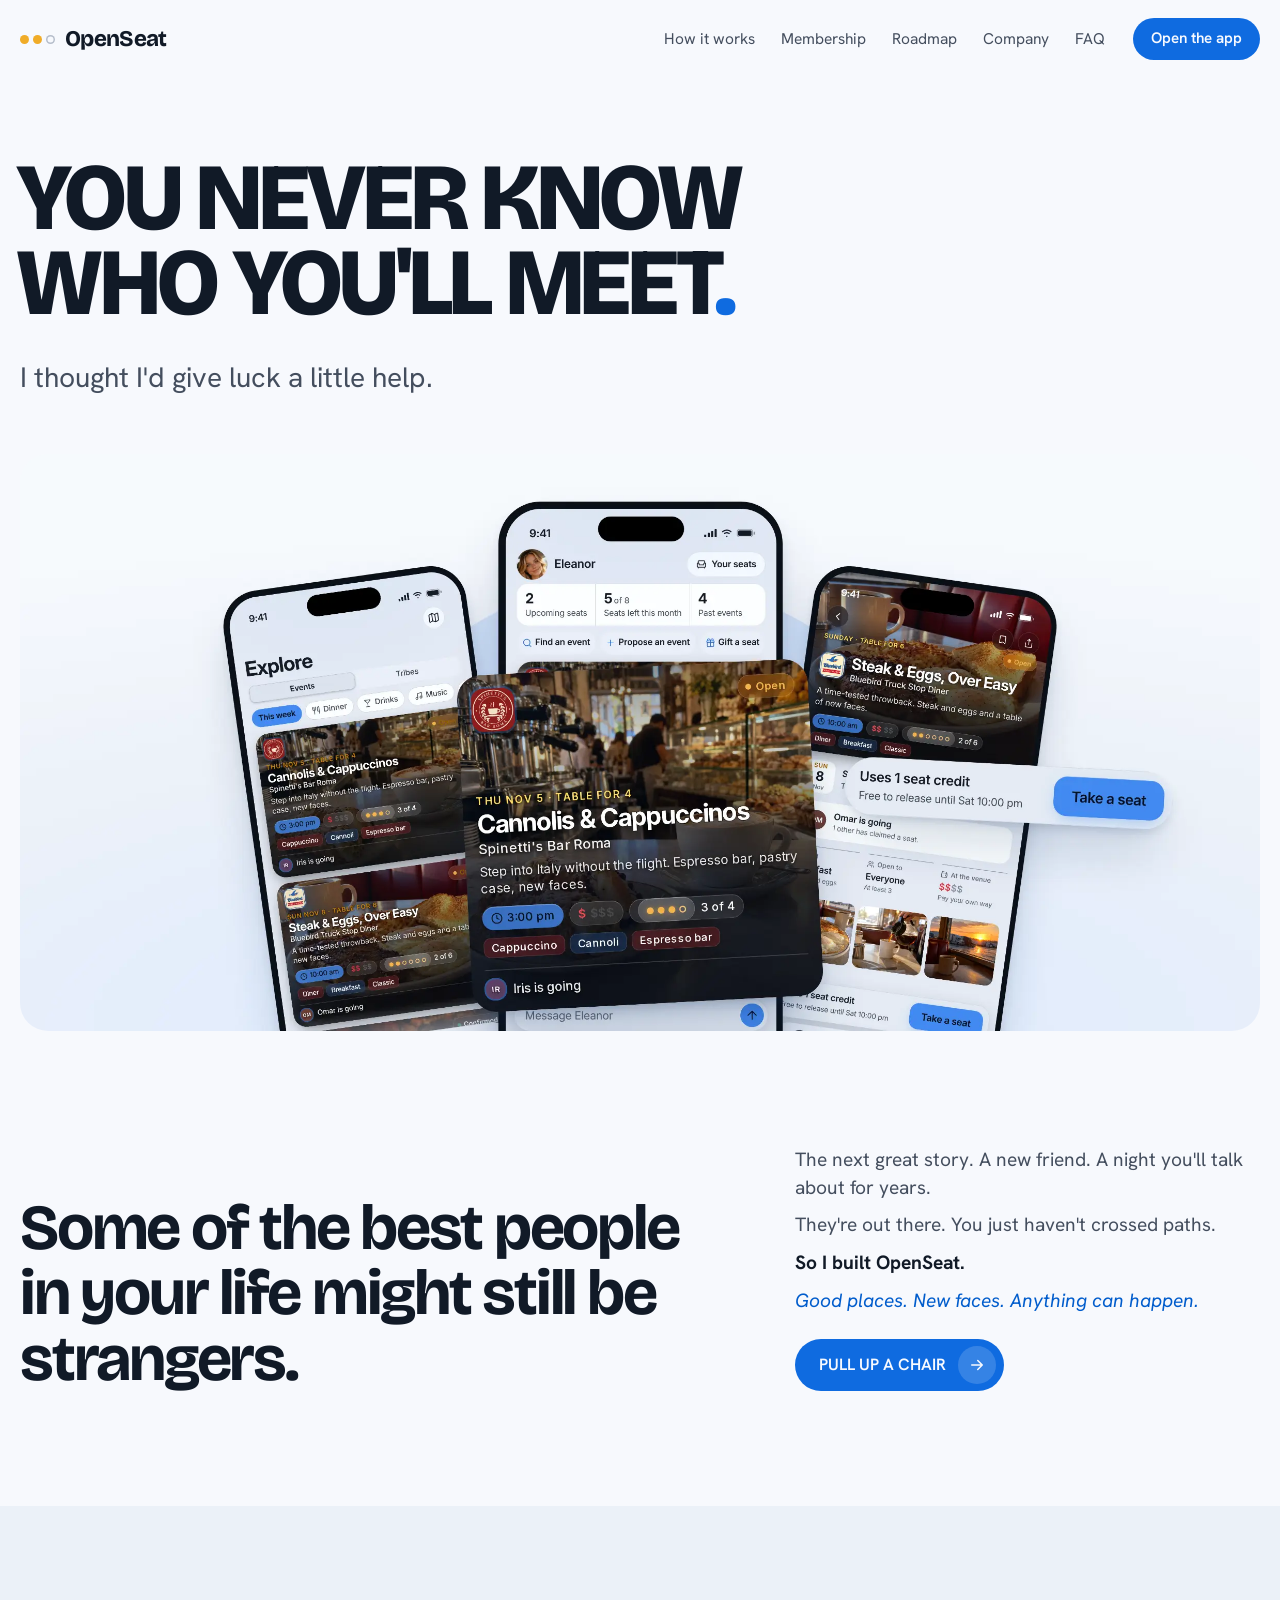
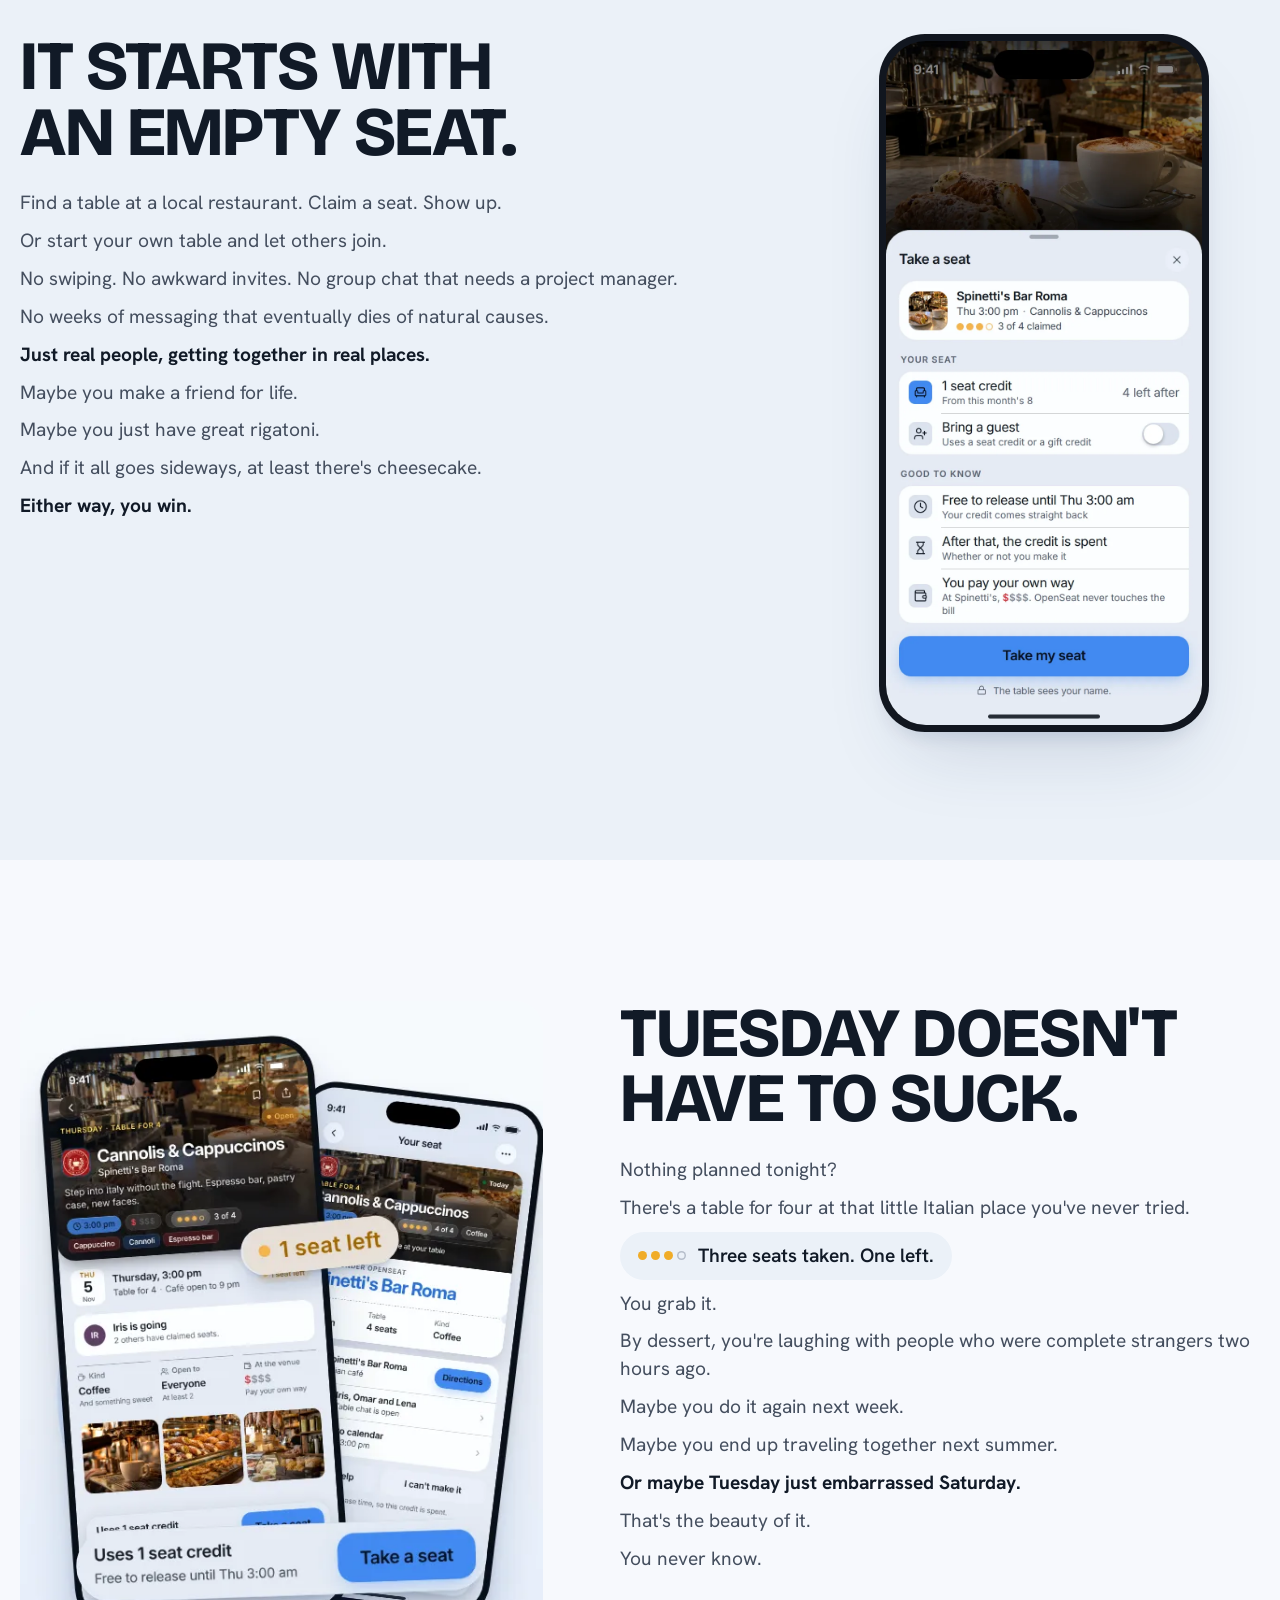
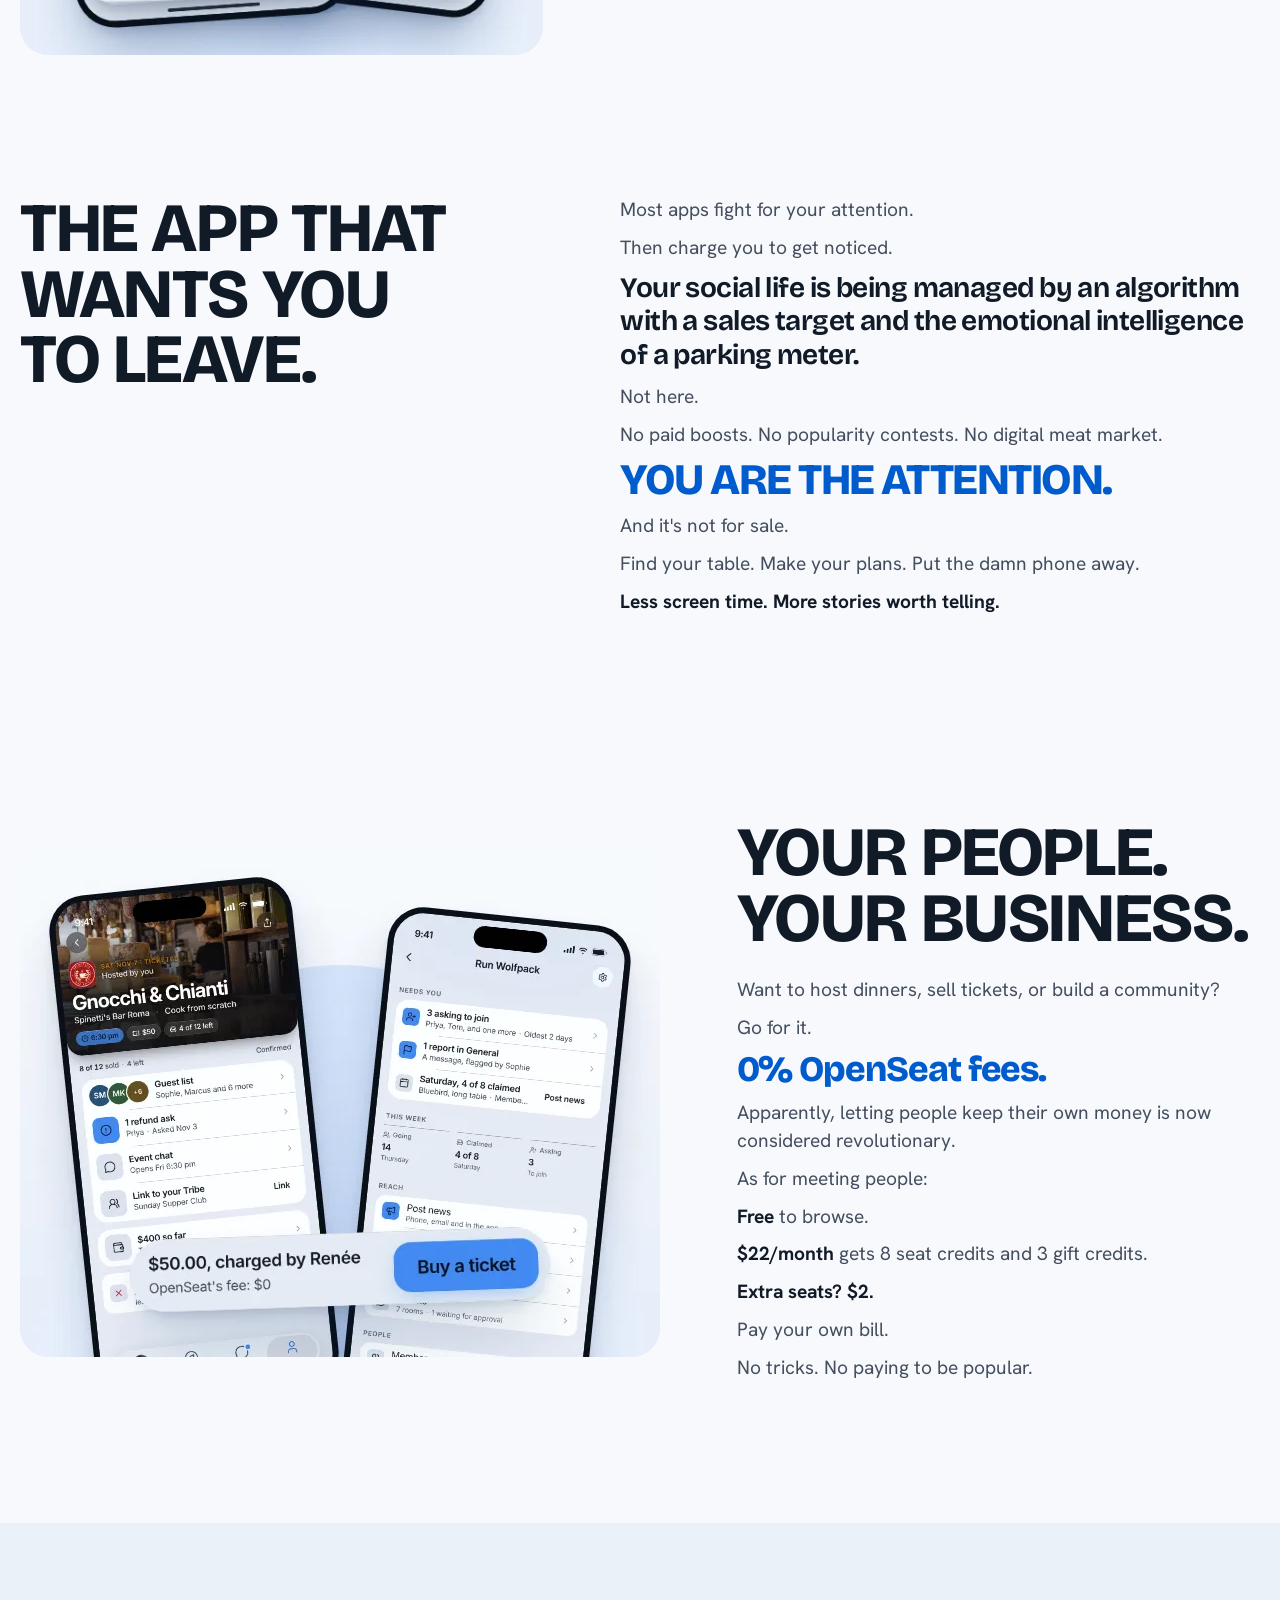
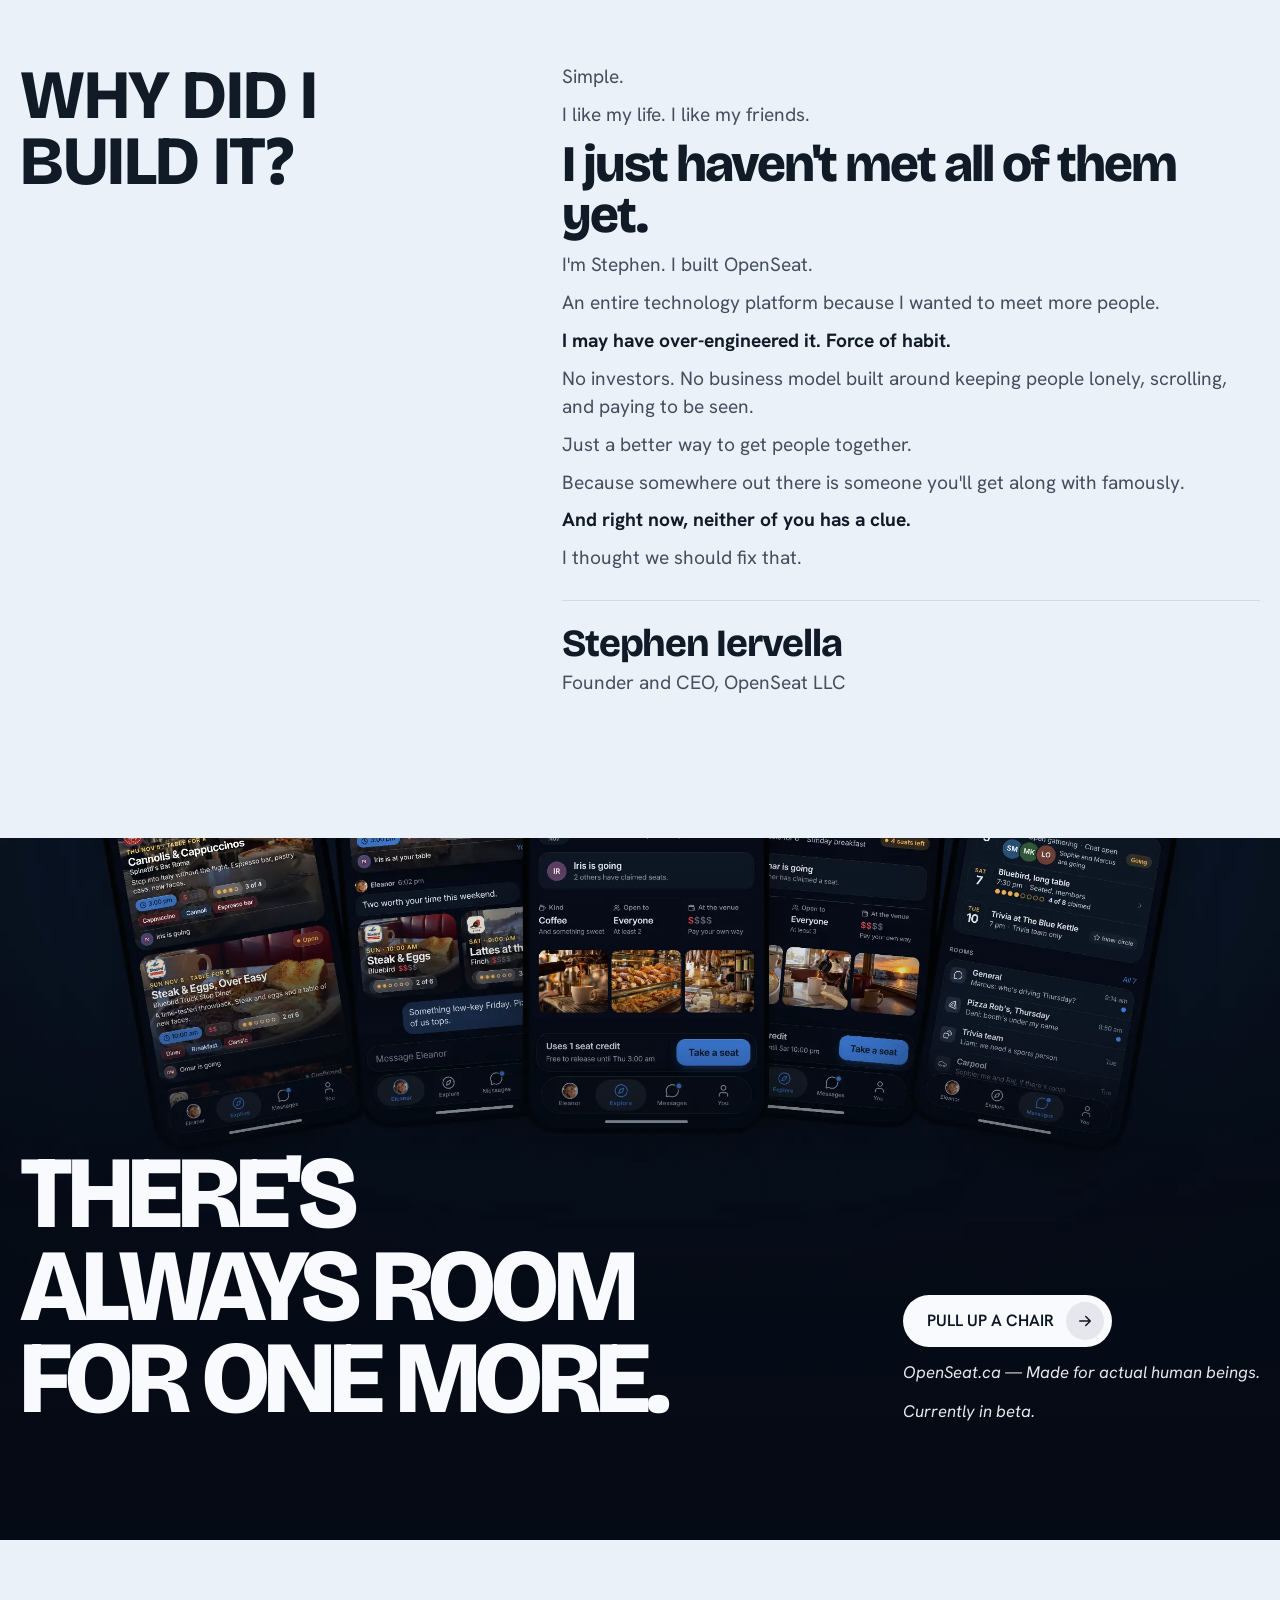
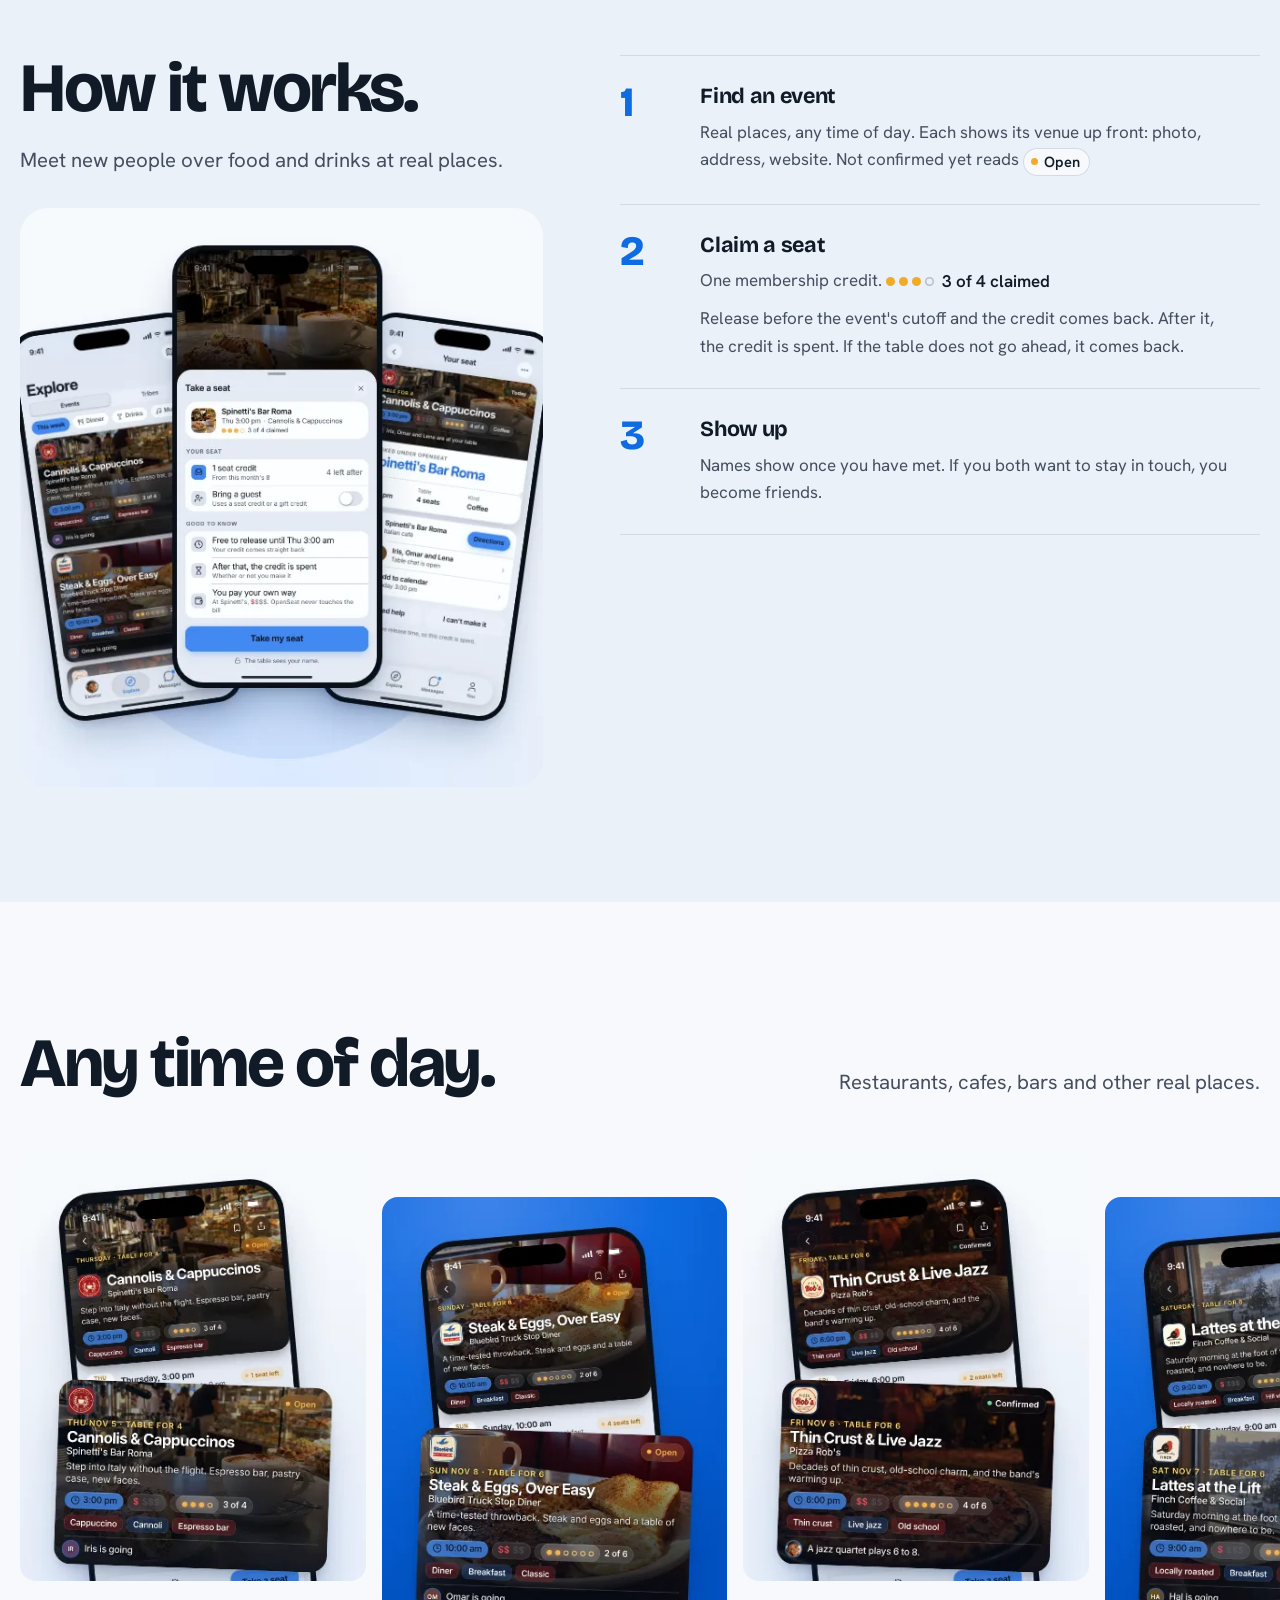
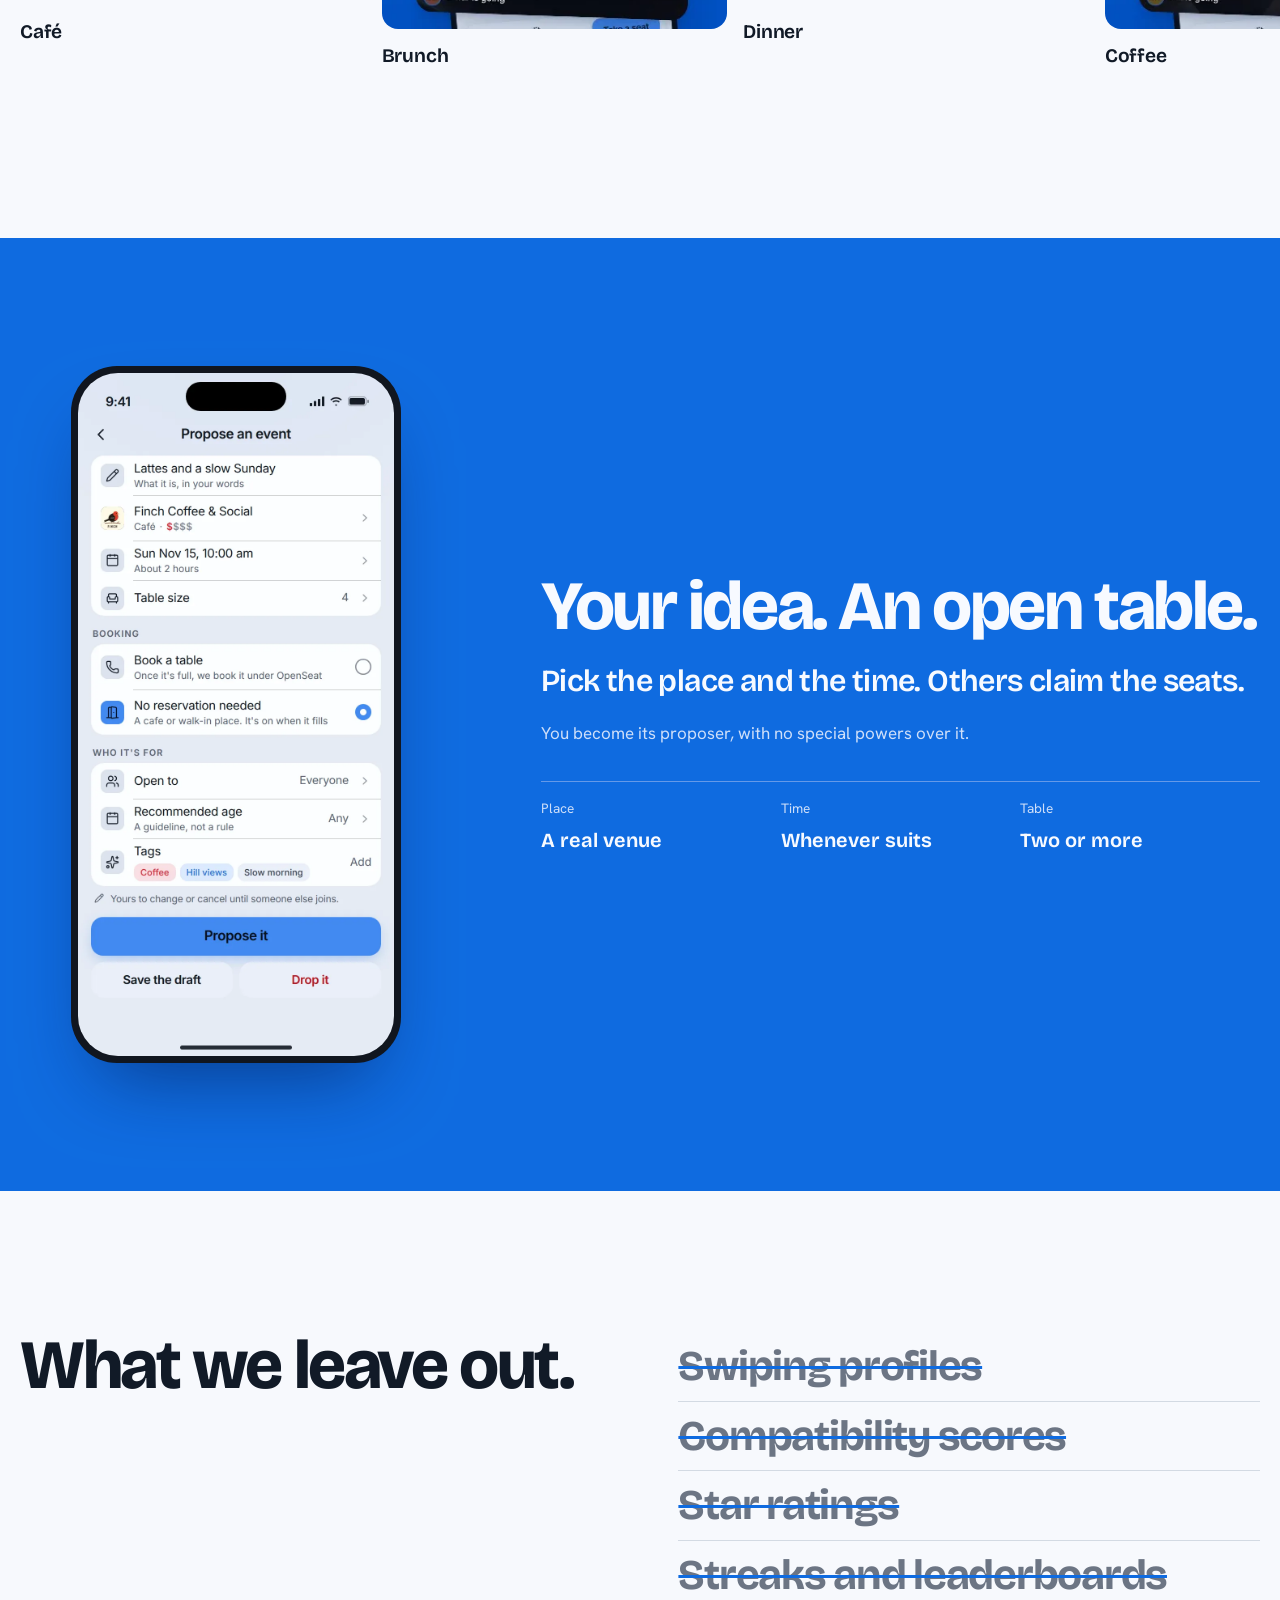
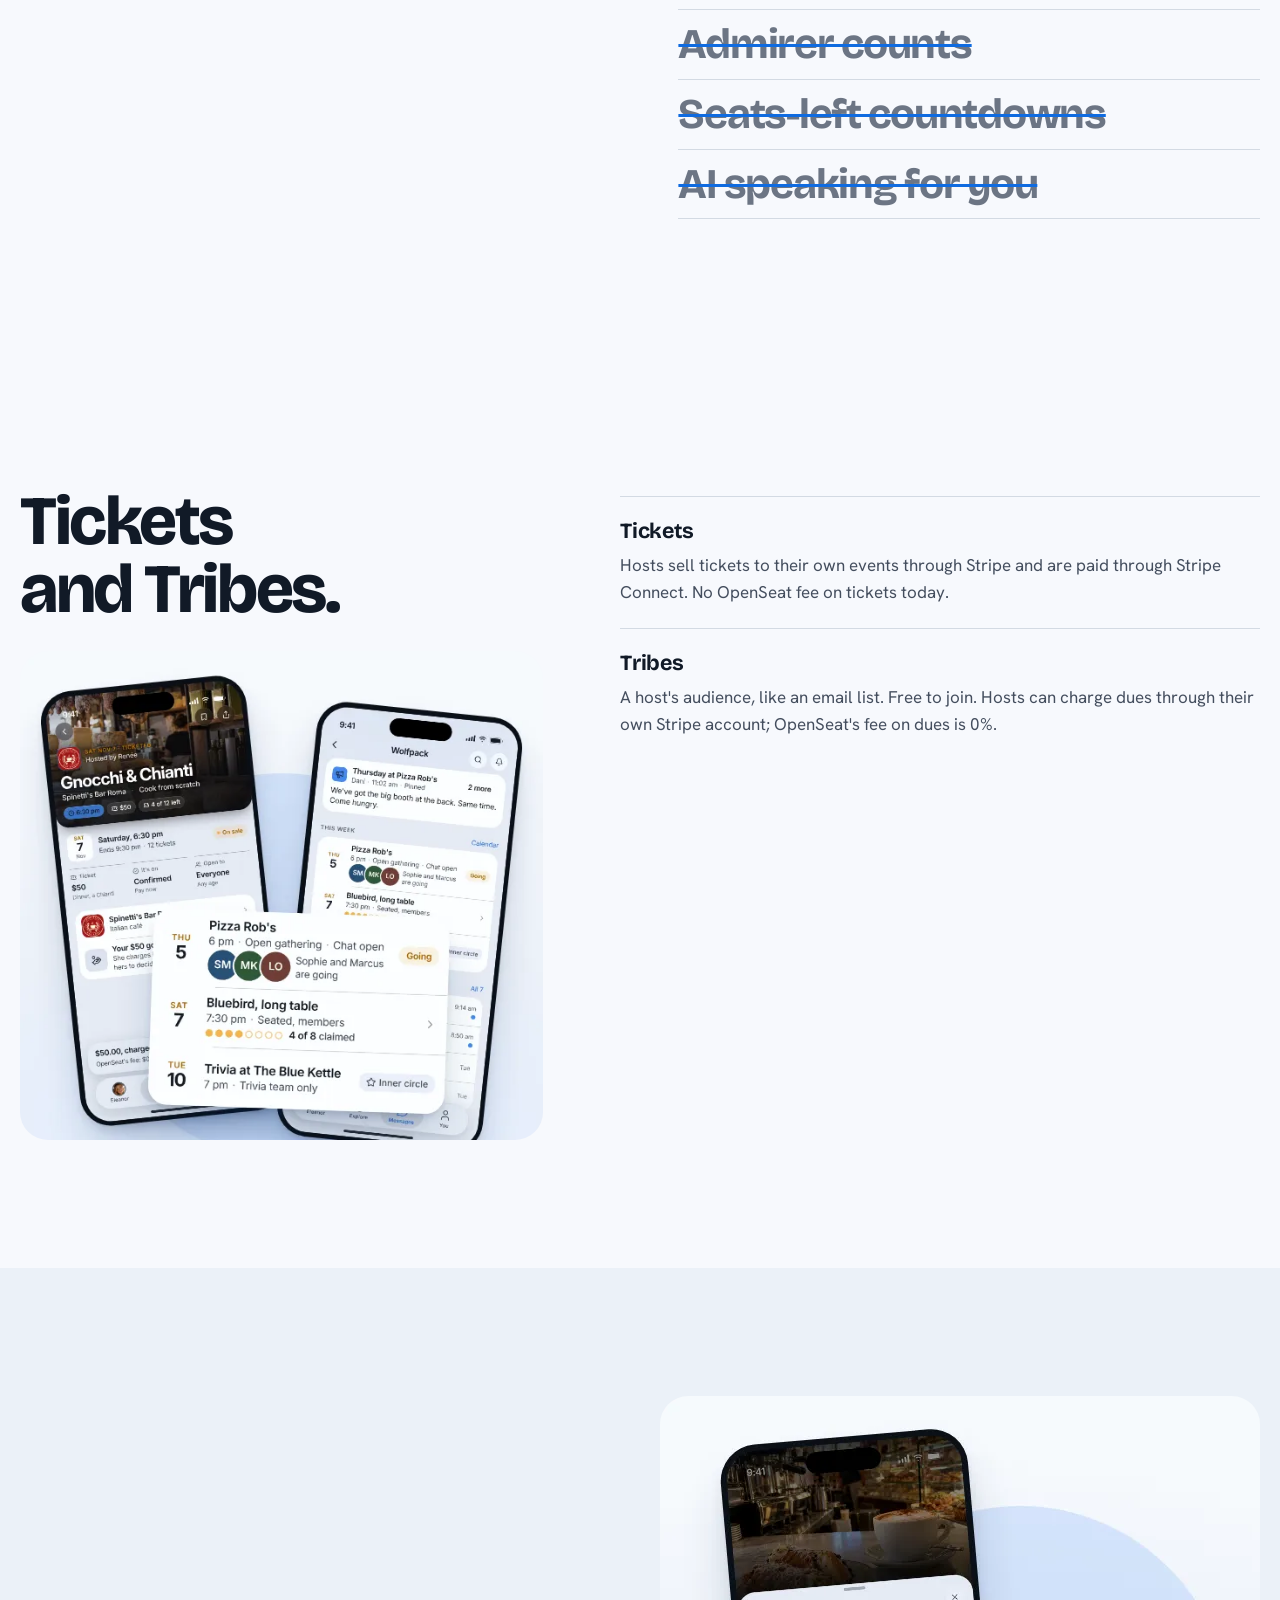
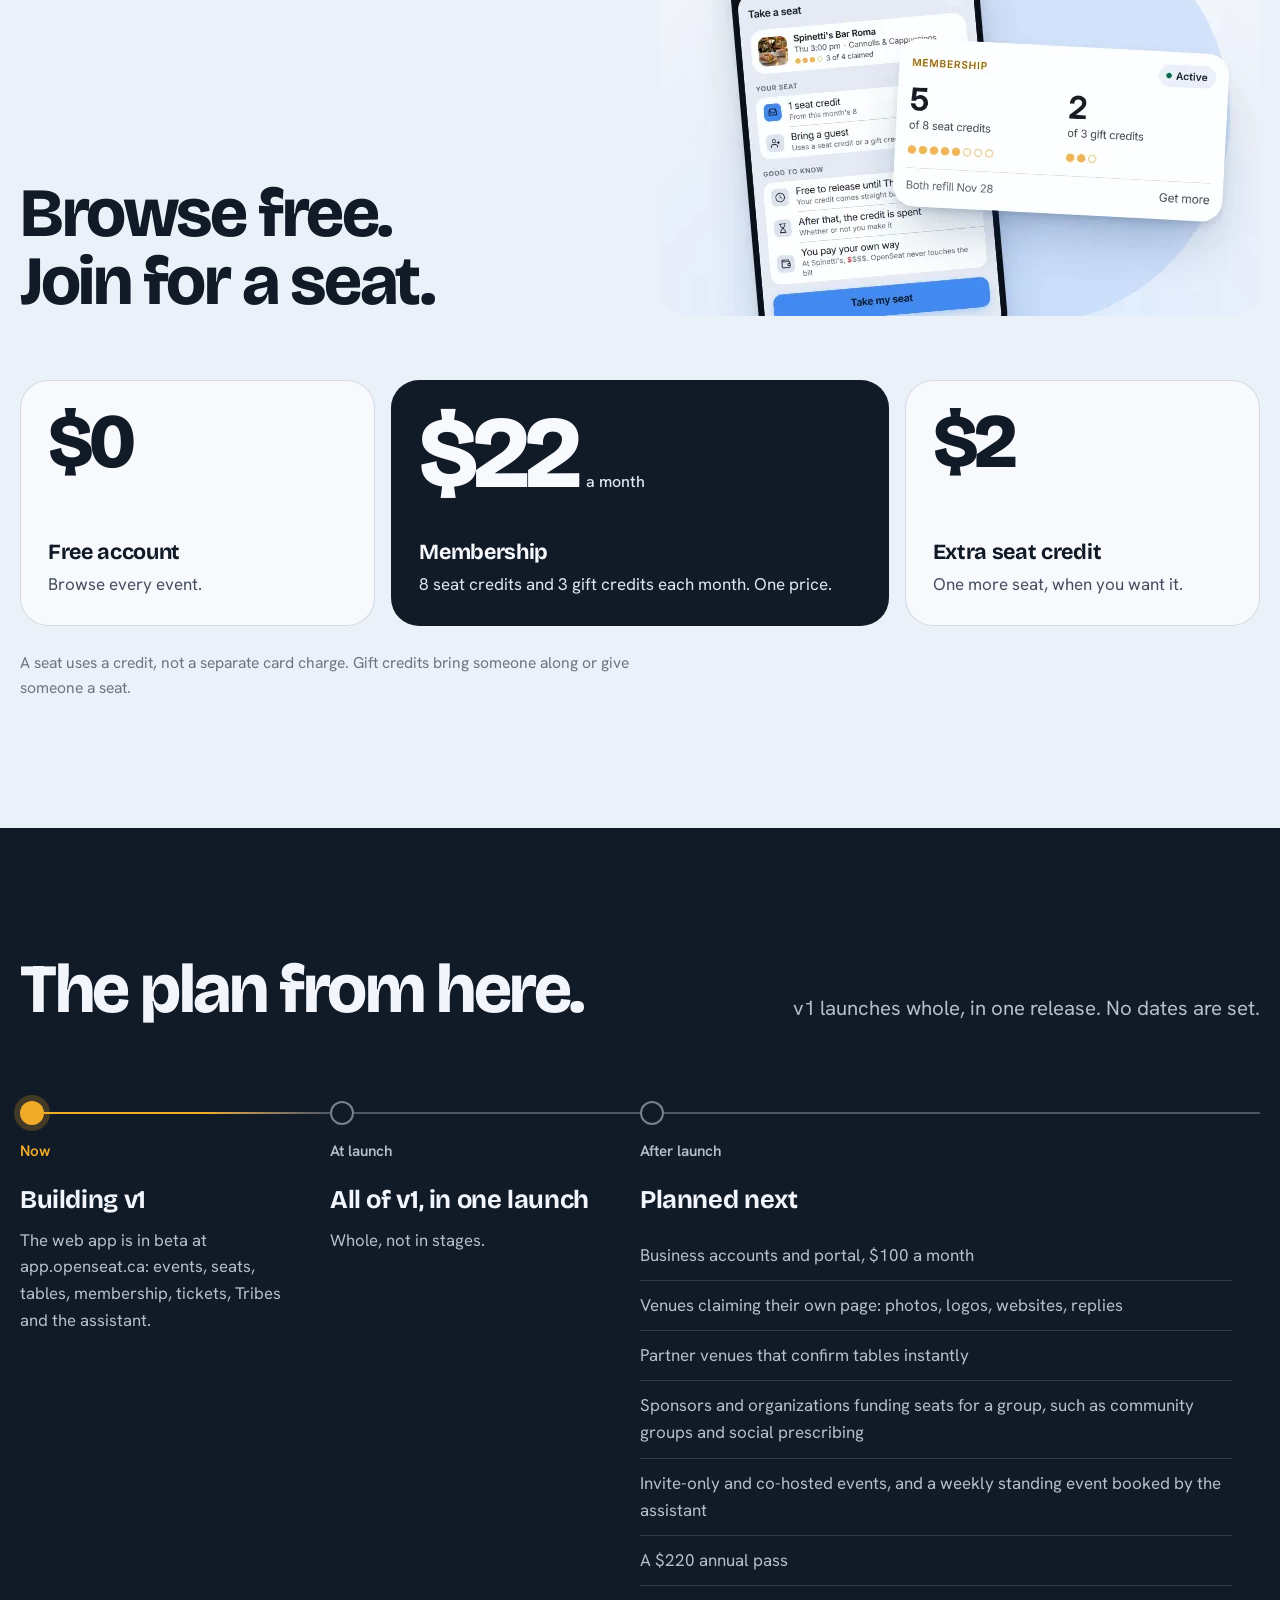
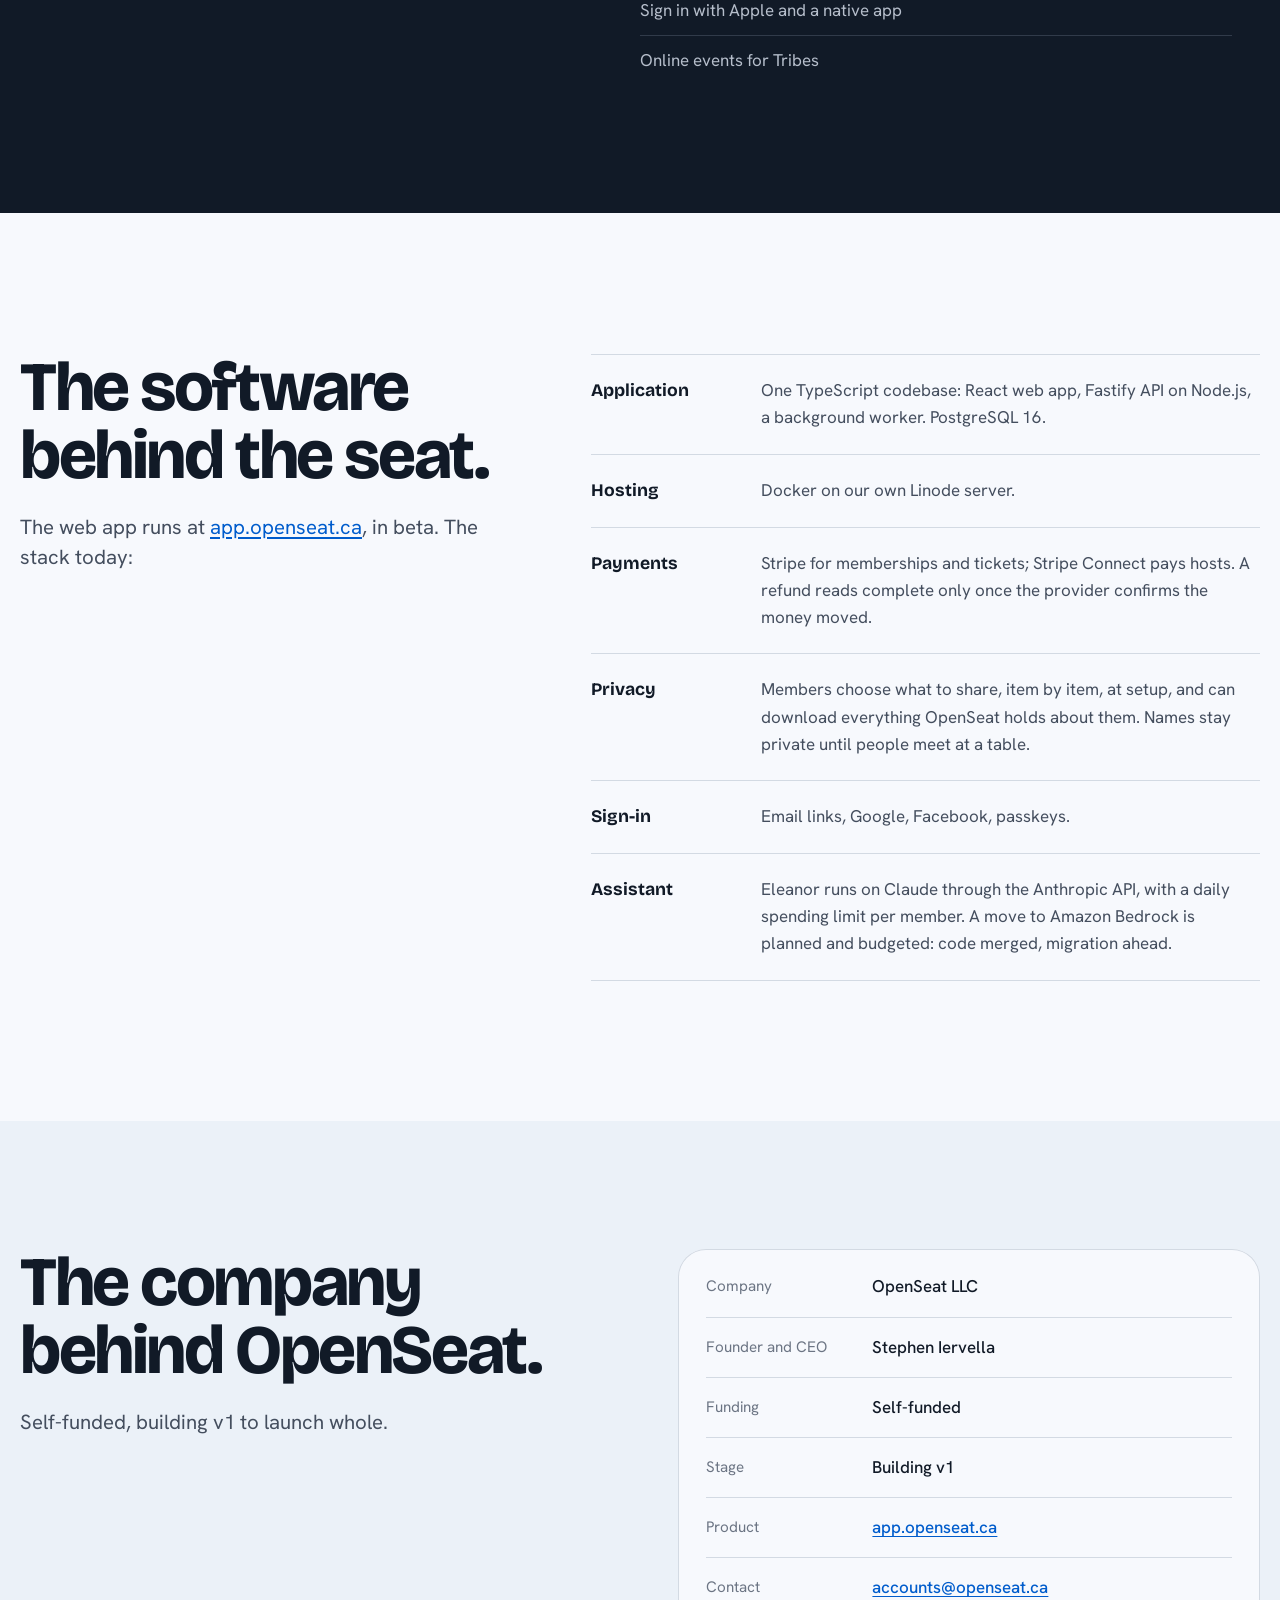
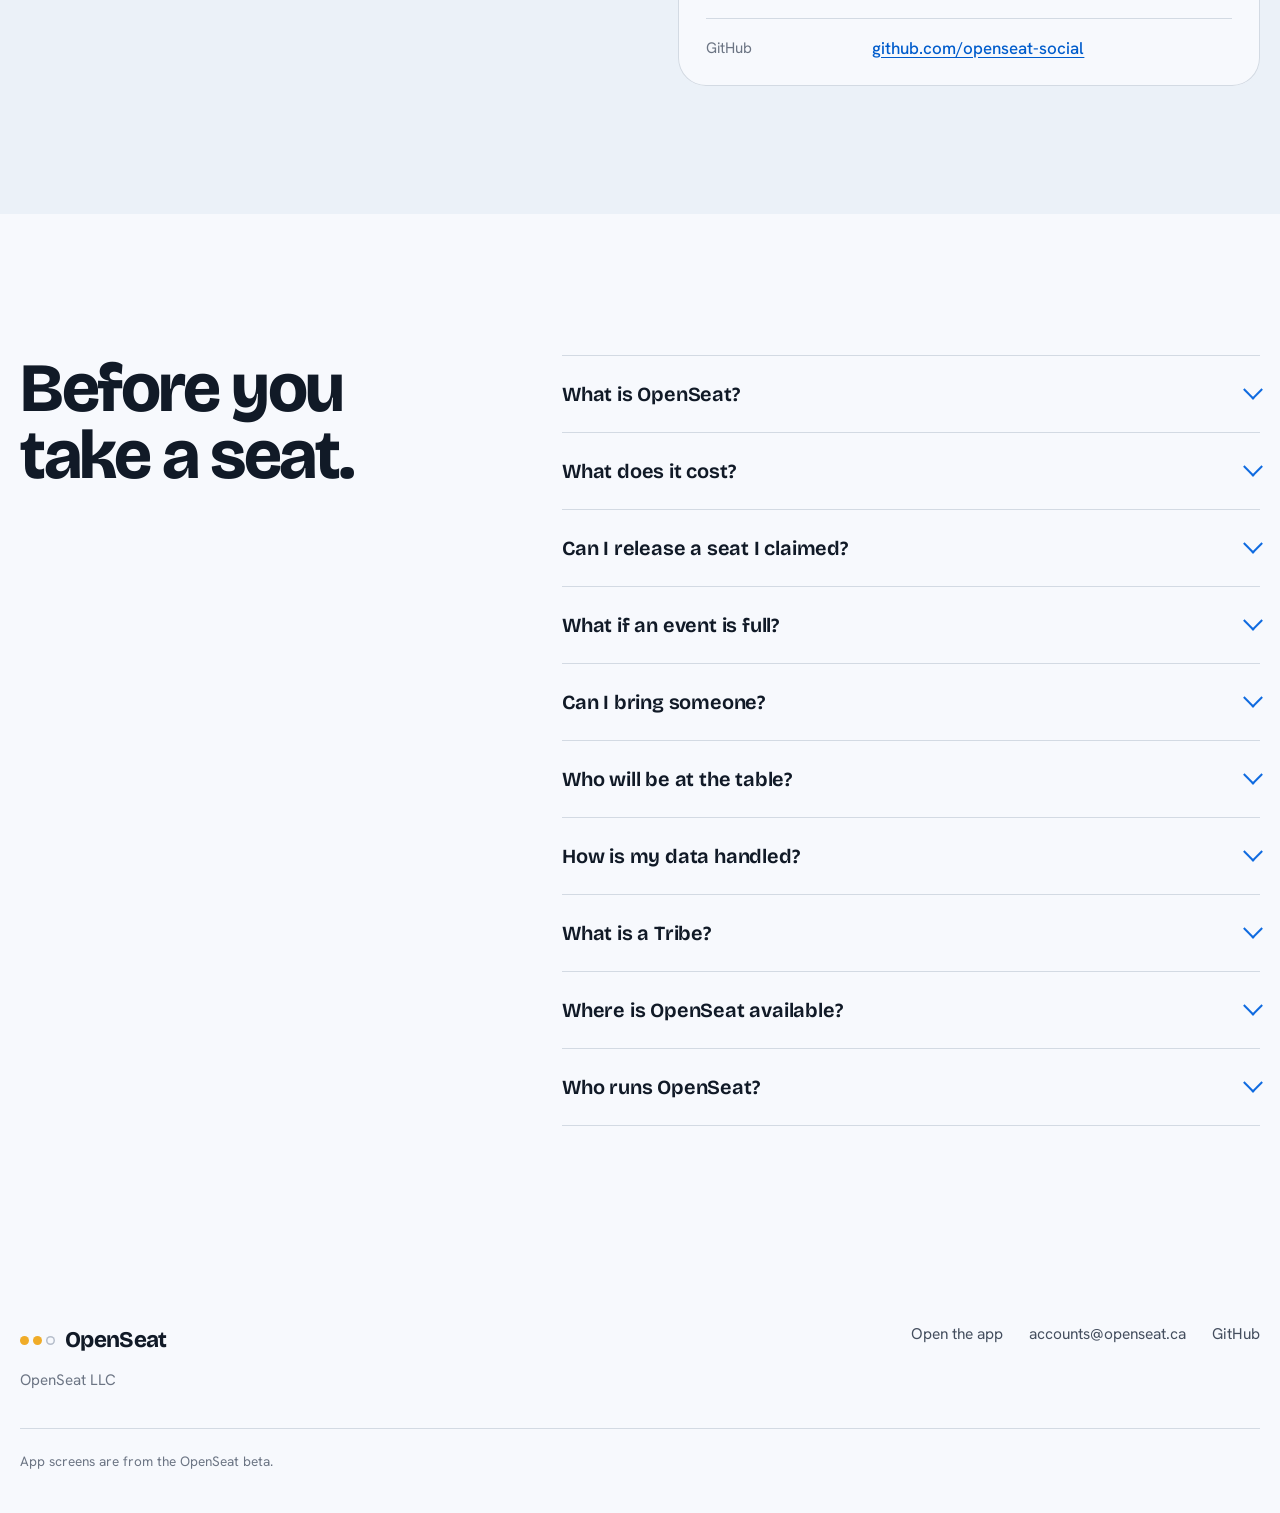
==== commit 601bd03a: "Lander: Spinetti's front and centre" ====
--- a/index.html
+++ b/index.html
@@ -14,7 +14,7 @@
 <meta property="og:url" content="https://openseat.ca/">
 <meta property="og:title" content="OpenSeat | Meet new people at a table">
 <meta property="og:description" content="Good places. New faces. An app for meeting new people over food and drinks at real places.">
-<meta property="og:image" content="https://openseat.ca/assets/og-v3.jpg">
+<meta property="og:image" content="https://openseat.ca/assets/og-v4.jpg">
 <meta property="og:image:width" content="1200">
 <meta property="og:image:height" content="630">
 <meta name="twitter:card" content="summary_large_image">
@@ -87,8 +87,8 @@
     </div>
     <div class="hero-stage load" data-d="3">
       <picture>
-        <source media="(max-width: 700px)" srcset="assets/renders/hero-m-1200-v3.webp" width="1200" height="1040">
-        <img class="hero-photo" src="assets/renders/hero-1200-v3.webp" srcset="assets/renders/hero-1200-v3.webp 1200w, assets/renders/hero-2400-v3.webp 2400w" sizes="(max-width: 1320px) 100vw, 1280px" width="1200" height="558" fetchpriority="high" alt="Three OpenSeat screens: Explore, Home with Eleanor, and Lattes at the Lift at Finch Coffee &amp; Social. Your seat at Pizza Rob&#39;s lifts off Home, and the Take a seat bar floats beside the event.">
+        <source media="(max-width: 700px)" srcset="assets/renders/hero-m-1200-v4.webp" width="1200" height="1040">
+        <img class="hero-photo" src="assets/renders/hero-1200-v4.webp" srcset="assets/renders/hero-1200-v4.webp 1200w, assets/renders/hero-2400-v4.webp 2400w" sizes="(max-width: 1320px) 100vw, 1280px" width="1200" height="558" fetchpriority="high" alt="Three OpenSeat screens: Explore, Home with Eleanor, and Steak &amp; Eggs, Over Easy at Bluebird Truck Stop Diner. Cannolis &amp; Cappuccinos at Spinetti&#39;s Bar Roma lifts out front and centre, and Bluebird&#39;s Take a seat bar floats beside its event.">
       </picture>
     </div>
   </div>
@@ -124,7 +124,7 @@
         <p class="beat strong reveal">Either way, you win.</p>
     </div>
     <figure class="phone how-phone reveal">
-      <img src="assets/screens/claim-v3.webp" width="780" height="1688" loading="lazy" alt="The Take a seat sheet for Lattes at the Lift at Finch Coffee &amp; Social: one seat credit, free to release until the cutoff, after that the credit is spent.">
+      <img src="assets/screens/claim-v4.webp" width="780" height="1688" loading="lazy" alt="The Take a seat sheet for Cannolis &amp; Cappuccinos at Spinetti&#39;s Bar Roma: one seat credit, free to release until the cutoff, after that the credit is spent.">
     </figure>
   </div>
 </section>
@@ -132,7 +132,7 @@
 <!-- Tuesday -->
 <section class="story" aria-labelledby="story-title">
   <div class="wrap story-grid">
-    <img class="story-photo reveal" src="assets/renders/story-560-v3.webp" srcset="assets/renders/story-560-v3.webp 560w, assets/renders/story-1120-v3.webp 1120w" sizes="(max-width: 1000px) calc(100vw - 40px), 560px" width="560" height="700" loading="lazy" alt="The Sunday Blues Jam at The Blue Kettle with one seat left and its Take a seat bar lifted out, beside your seat at the same table, now six of six.">
+    <img class="story-photo reveal" src="assets/renders/story-560-v4.webp" srcset="assets/renders/story-560-v4.webp 560w, assets/renders/story-1120-v4.webp 1120w" sizes="(max-width: 1000px) calc(100vw - 40px), 560px" width="560" height="700" loading="lazy" alt="Cannolis &amp; Cappuccinos at Spinetti&#39;s Bar Roma, a table for four with one seat left and its Take a seat bar lifted out, beside your seat at the same table, now four of four.">
     <div class="beats">
       <h2 id="story-title" class="h2 caps reveal">TUESDAY DOESN'T HAVE TO SUCK.</h2>
         <p class="beat reveal">Nothing planned tonight?</p>
@@ -170,7 +170,7 @@
 <!-- Your people -->
 <section class="hosts" aria-labelledby="people-title">
   <div class="wrap hosts-grid">
-    <img class="hosts-photo reveal" src="assets/renders/hosts-640-v3.webp" srcset="assets/renders/hosts-640-v3.webp 640w, assets/renders/hosts-1280-v3.webp 1280w" sizes="(max-width: 1000px) calc(100vw - 40px), 640px" width="640" height="512" loading="lazy" alt="The host side of OpenSeat: a ticketed Gnocchi and Chianti event you host at Spinetti&#39;s Bar Roma and the Tribe you run, with the ticket bar lifted out: $50.00, charged by Renée, OpenSeat's fee: $0.">
+    <img class="hosts-photo reveal" src="assets/renders/hosts-640-v4.webp" srcset="assets/renders/hosts-640-v4.webp 640w, assets/renders/hosts-1280-v4.webp 1280w" sizes="(max-width: 1000px) calc(100vw - 40px), 640px" width="640" height="512" loading="lazy" alt="The host side of OpenSeat: a ticketed Gnocchi and Chianti event you host at Spinetti&#39;s Bar Roma and the Tribe you run, with the ticket bar lifted out: $50.00, charged by Renée, OpenSeat's fee: $0.">
     <div class="beats">
       <h2 id="people-title" class="h2 caps reveal">YOUR PEOPLE. YOUR BUSINESS.</h2>
         <p class="beat reveal">Want to host dinners, sell tickets, or build a community?</p>
@@ -214,8 +214,8 @@
 <!-- Close -->
 <section class="close" aria-labelledby="close-title">
   <picture>
-    <source media="(max-width: 700px)" srcset="assets/renders/close-m-900-v3.webp" width="900" height="1280">
-    <img class="close-photo" src="assets/renders/close-1200-v3.webp" srcset="assets/renders/close-1200-v3.webp 1200w, assets/renders/close-2400-v3.webp 2400w" sizes="100vw" width="1200" height="800" loading="lazy" alt="Five OpenSeat screens in dark mode, fanned out: a Tribe, Explore, Home, an event and your seat.">
+    <source media="(max-width: 700px)" srcset="assets/renders/close-m-900-v4.webp" width="900" height="1280">
+    <img class="close-photo" src="assets/renders/close-1200-v4.webp" srcset="assets/renders/close-1200-v4.webp 1200w, assets/renders/close-2400-v4.webp 2400w" sizes="100vw" width="1200" height="800" loading="lazy" alt="Five OpenSeat screens in dark mode, fanned out: Explore, Home, Cannolis &amp; Cappuccinos at Spinetti&#39;s Bar Roma, Steak &amp; Eggs, Over Easy at Bluebird Truck Stop Diner, and a Tribe.">
   </picture>
   <div class="wrap close-inner">
     <h2 id="close-title" class="close-title reveal">THERE'S ALWAYS ROOM FOR ONE MORE.</h2>
@@ -233,7 +233,7 @@
     <div class="how-copy">
       <h2 id="how-title" class="h2 reveal">How it works.</h2>
       <p class="lede reveal">Meet new people over food and drinks at real places.</p>
-      <img class="render reveal" src="assets/renders/how-560-v3.webp" srcset="assets/renders/how-560-v3.webp 560w, assets/renders/how-1120-v3.webp 1120w" sizes="(max-width: 1000px) calc(100vw - 40px), 560px" width="560" height="620" loading="lazy" alt="Three OpenSeat screens: Explore, the Take a seat sheet with one seat credit, and your seat at Finch Coffee &amp; Social.">
+      <img class="render reveal" src="assets/renders/how-560-v4.webp" srcset="assets/renders/how-560-v4.webp 560w, assets/renders/how-1120-v4.webp 1120w" sizes="(max-width: 1000px) calc(100vw - 40px), 560px" width="560" height="620" loading="lazy" alt="Three OpenSeat screens: Explore, the Take a seat sheet with one seat credit, and your seat at Spinetti&#39;s Bar Roma.">
     </div>
     <ol class="steps">
         <li class="reveal">
@@ -270,11 +270,11 @@
   </div>
   <div class="strip-wrap">
     <ul class="strip" aria-label="Kinds of events">
-      <li><img src="assets/renders/day-coffee-380-v3.webp" srcset="assets/renders/day-coffee-380-v3.webp 380w, assets/renders/day-coffee-760-v3.webp 760w" sizes="(max-width: 700px) 72vw, 380px" width="380" height="475" loading="lazy" alt="Lattes at the Lift at Finch Coffee &amp; Social, Saturday at 9:00 am: the event, with its card lifted out."><span>Coffee</span></li>
-      <li><img src="assets/renders/day-brunch-380-v3.webp" srcset="assets/renders/day-brunch-380-v3.webp 380w, assets/renders/day-brunch-760-v3.webp 760w" sizes="(max-width: 700px) 72vw, 380px" width="380" height="475" loading="lazy" alt="Steak &amp; Eggs, Over Easy at Bluebird Truck Stop Diner, Sunday at 10:00 am: the event, with its card lifted out."><span>Brunch</span></li>
-      <li><img src="assets/renders/day-cafe-380-v3.webp" srcset="assets/renders/day-cafe-380-v3.webp 380w, assets/renders/day-cafe-760-v3.webp 760w" sizes="(max-width: 700px) 72vw, 380px" width="380" height="475" loading="lazy" alt="Cannoli &amp; Cappuccino at Spinetti&#39;s Bar Roma, Thursday at 3:00 pm: the event, with its card lifted out."><span>Café</span></li>
-      <li><img src="assets/renders/day-dinner-380-v3.webp" srcset="assets/renders/day-dinner-380-v3.webp 380w, assets/renders/day-dinner-760-v3.webp 760w" sizes="(max-width: 700px) 72vw, 380px" width="380" height="475" loading="lazy" alt="Thin Crust &amp; Live Jazz at Pizza Rob&#39;s, Friday at 6:00 pm: the event, with its card lifted out."><span>Dinner</span></li>
-      <li><img src="assets/renders/day-late-380-v3.webp" srcset="assets/renders/day-late-380-v3.webp 380w, assets/renders/day-late-760-v3.webp 760w" sizes="(max-width: 700px) 72vw, 380px" width="380" height="475" loading="lazy" alt="Your seat at the Sunday Blues Jam at The Blue Kettle, 8:00 pm to midnight, with its card lifted out."><span>Late</span></li>
+      <li><img src="assets/renders/day-cafe-380-v4.webp" srcset="assets/renders/day-cafe-380-v4.webp 380w, assets/renders/day-cafe-760-v4.webp 760w" sizes="(max-width: 700px) 72vw, 380px" width="380" height="475" loading="lazy" alt="Cannolis &amp; Cappuccinos at Spinetti&#39;s Bar Roma, Thursday at 3:00 pm: the event, with its card lifted out."><span>Café</span></li>
+      <li><img src="assets/renders/day-brunch-380-v4.webp" srcset="assets/renders/day-brunch-380-v4.webp 380w, assets/renders/day-brunch-760-v4.webp 760w" sizes="(max-width: 700px) 72vw, 380px" width="380" height="475" loading="lazy" alt="Steak &amp; Eggs, Over Easy at Bluebird Truck Stop Diner, Sunday at 10:00 am: the event, with its card lifted out."><span>Brunch</span></li>
+      <li><img src="assets/renders/day-dinner-380-v4.webp" srcset="assets/renders/day-dinner-380-v4.webp 380w, assets/renders/day-dinner-760-v4.webp 760w" sizes="(max-width: 700px) 72vw, 380px" width="380" height="475" loading="lazy" alt="Thin Crust &amp; Live Jazz at Pizza Rob&#39;s, Friday at 6:00 pm: the event, with its card lifted out."><span>Dinner</span></li>
+      <li><img src="assets/renders/day-coffee-380-v4.webp" srcset="assets/renders/day-coffee-380-v4.webp 380w, assets/renders/day-coffee-760-v4.webp 760w" sizes="(max-width: 700px) 72vw, 380px" width="380" height="475" loading="lazy" alt="Lattes at the Lift at Finch Coffee &amp; Social, Saturday at 9:00 am: the event, with its card lifted out."><span>Coffee</span></li>
+      <li><img src="assets/renders/day-late-380-v4.webp" srcset="assets/renders/day-late-380-v4.webp 380w, assets/renders/day-late-760-v4.webp 760w" sizes="(max-width: 700px) 72vw, 380px" width="380" height="475" loading="lazy" alt="Your seat at the Sunday Blues Jam at The Blue Kettle, 8:00 pm to midnight, with its card lifted out."><span>Late</span></li>
     </ul>
   </div>
 </section>
@@ -284,7 +284,7 @@
 <section class="start" id="start" aria-labelledby="start-title">
   <div class="wrap start-grid">
     <figure class="phone start-phone reveal">
-      <img src="assets/screens/propose-v3.webp" width="780" height="1688" loading="lazy" alt="Proposing an event: lattes and a slow Sunday at Finch Coffee &amp; Social, a time and a table of four.">
+      <img src="assets/screens/propose-v4.webp" width="780" height="1688" loading="lazy" alt="Proposing an event: lattes and a slow Sunday at Finch Coffee &amp; Social, a time and a table of four.">
     </figure>
     <div class="start-copy">
       <h2 id="start-title" class="h2 reveal">Your idea. An open table.</h2>
@@ -322,7 +322,7 @@
   <div class="wrap tt-grid">
     <div>
       <h2 id="tt-title" class="h2 reveal">Tickets and Tribes.</h2>
-      <img class="render reveal" src="assets/renders/tt-600-v3.webp" srcset="assets/renders/tt-600-v3.webp 600w, assets/renders/tt-1200-v3.webp 1200w" sizes="(max-width: 1000px) calc(100vw - 40px), 600px" width="600" height="560" loading="lazy" alt="Gnocchi and Chianti on sale at Spinetti&#39;s Bar Roma and a Tribe's member view, with the Tribe's This week card lifted out.">
+      <img class="render reveal" src="assets/renders/tt-600-v4.webp" srcset="assets/renders/tt-600-v4.webp 600w, assets/renders/tt-1200-v4.webp 1200w" sizes="(max-width: 1000px) calc(100vw - 40px), 600px" width="600" height="560" loading="lazy" alt="Gnocchi and Chianti on sale at Spinetti&#39;s Bar Roma and a Tribe's member view, with the Tribe's This week card lifted out.">
     </div>
       <div class="hosts-items">
         <div class="reveal">
@@ -342,7 +342,7 @@
   <div class="wrap">
     <div class="mem-head">
       <h2 id="mem-title" class="h2 reveal">Browse free. Join for a seat.</h2>
-      <img class="render mem-render reveal" src="assets/renders/member-600-v3.webp" srcset="assets/renders/member-600-v3.webp 600w, assets/renders/member-1200-v3.webp 1200w" sizes="(max-width: 700px) calc(100vw - 40px), 600px" width="600" height="520" loading="lazy" alt="The Take a seat sheet using one seat credit, and the membership card from You: 5 of 8 seat credits and 2 of 3 gift credits left.">
+      <img class="render mem-render reveal" src="assets/renders/member-600-v4.webp" srcset="assets/renders/member-600-v4.webp 600w, assets/renders/member-1200-v4.webp 1200w" sizes="(max-width: 700px) calc(100vw - 40px), 600px" width="600" height="520" loading="lazy" alt="The Take a seat sheet using one seat credit, and the membership card from You: 5 of 8 seat credits and 2 of 3 gift credits left.">
     </div>
     <div class="price-rows">
       <div class="price reveal">
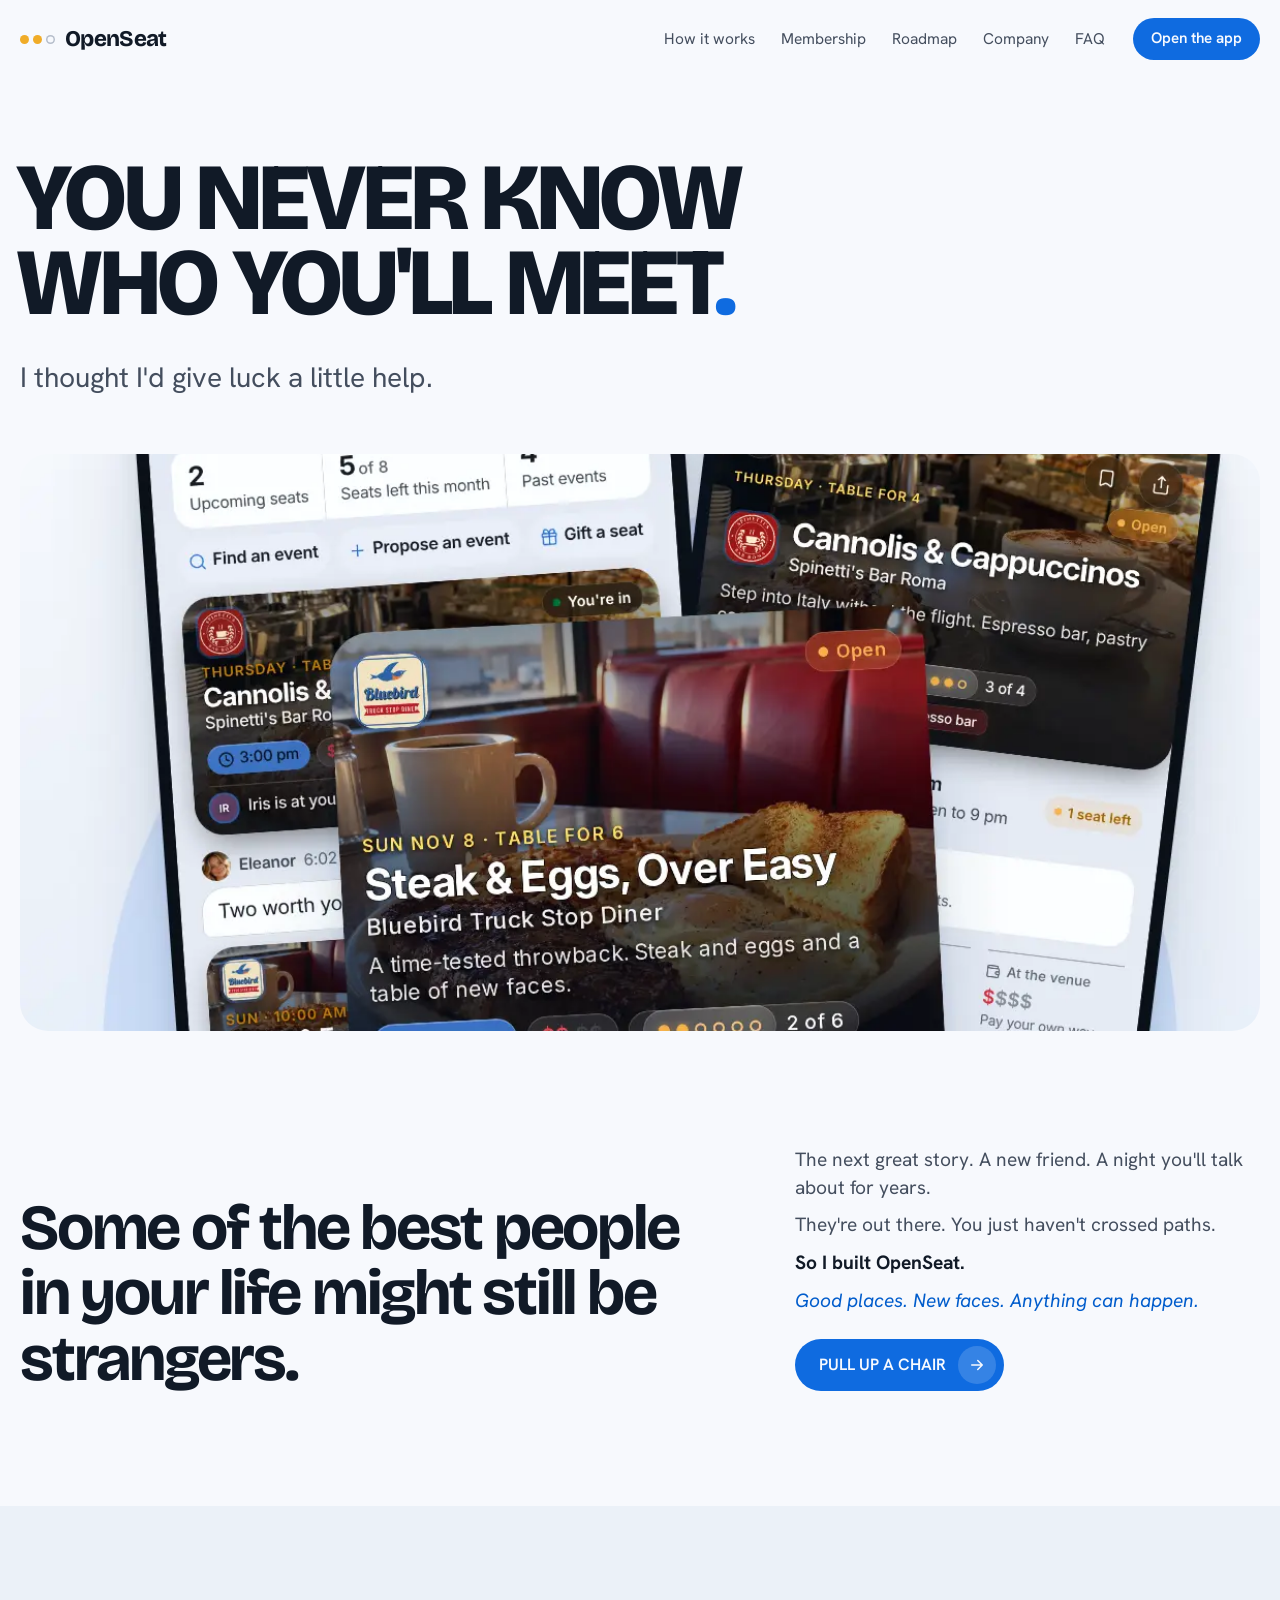
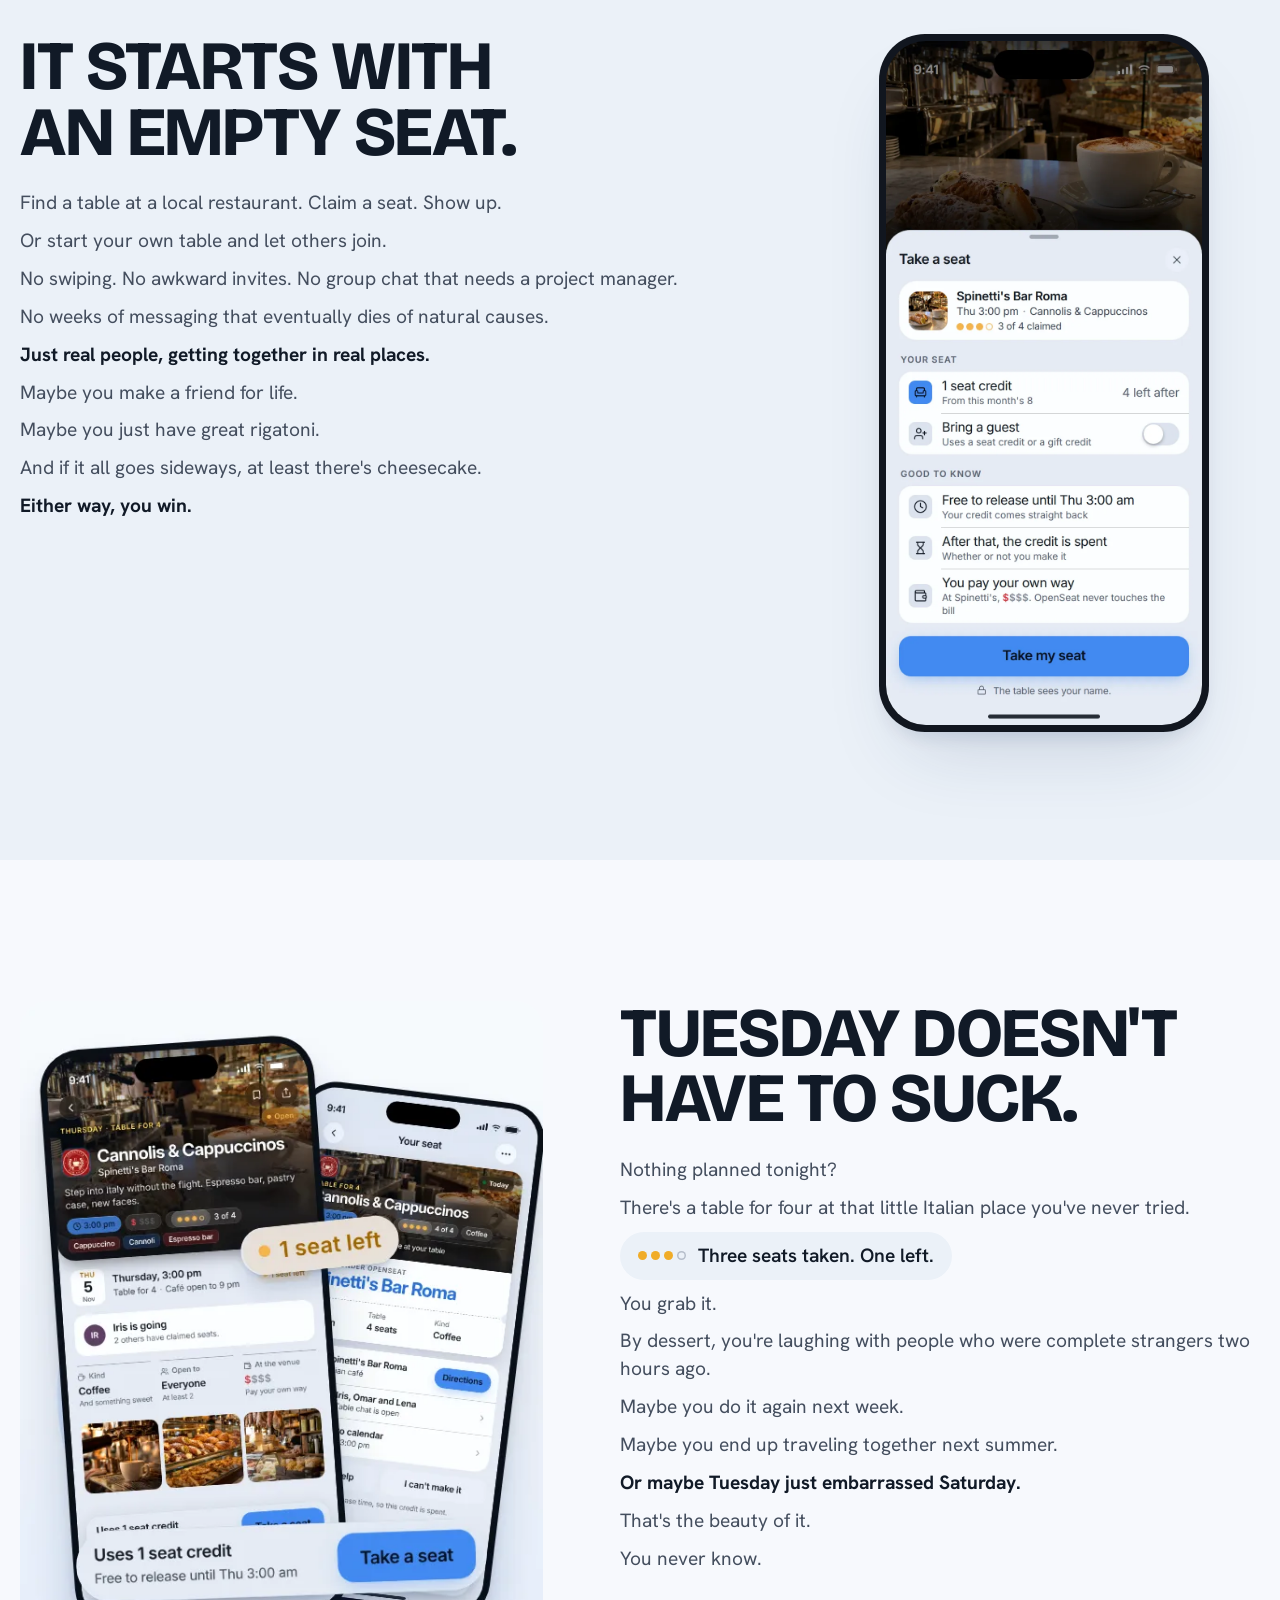
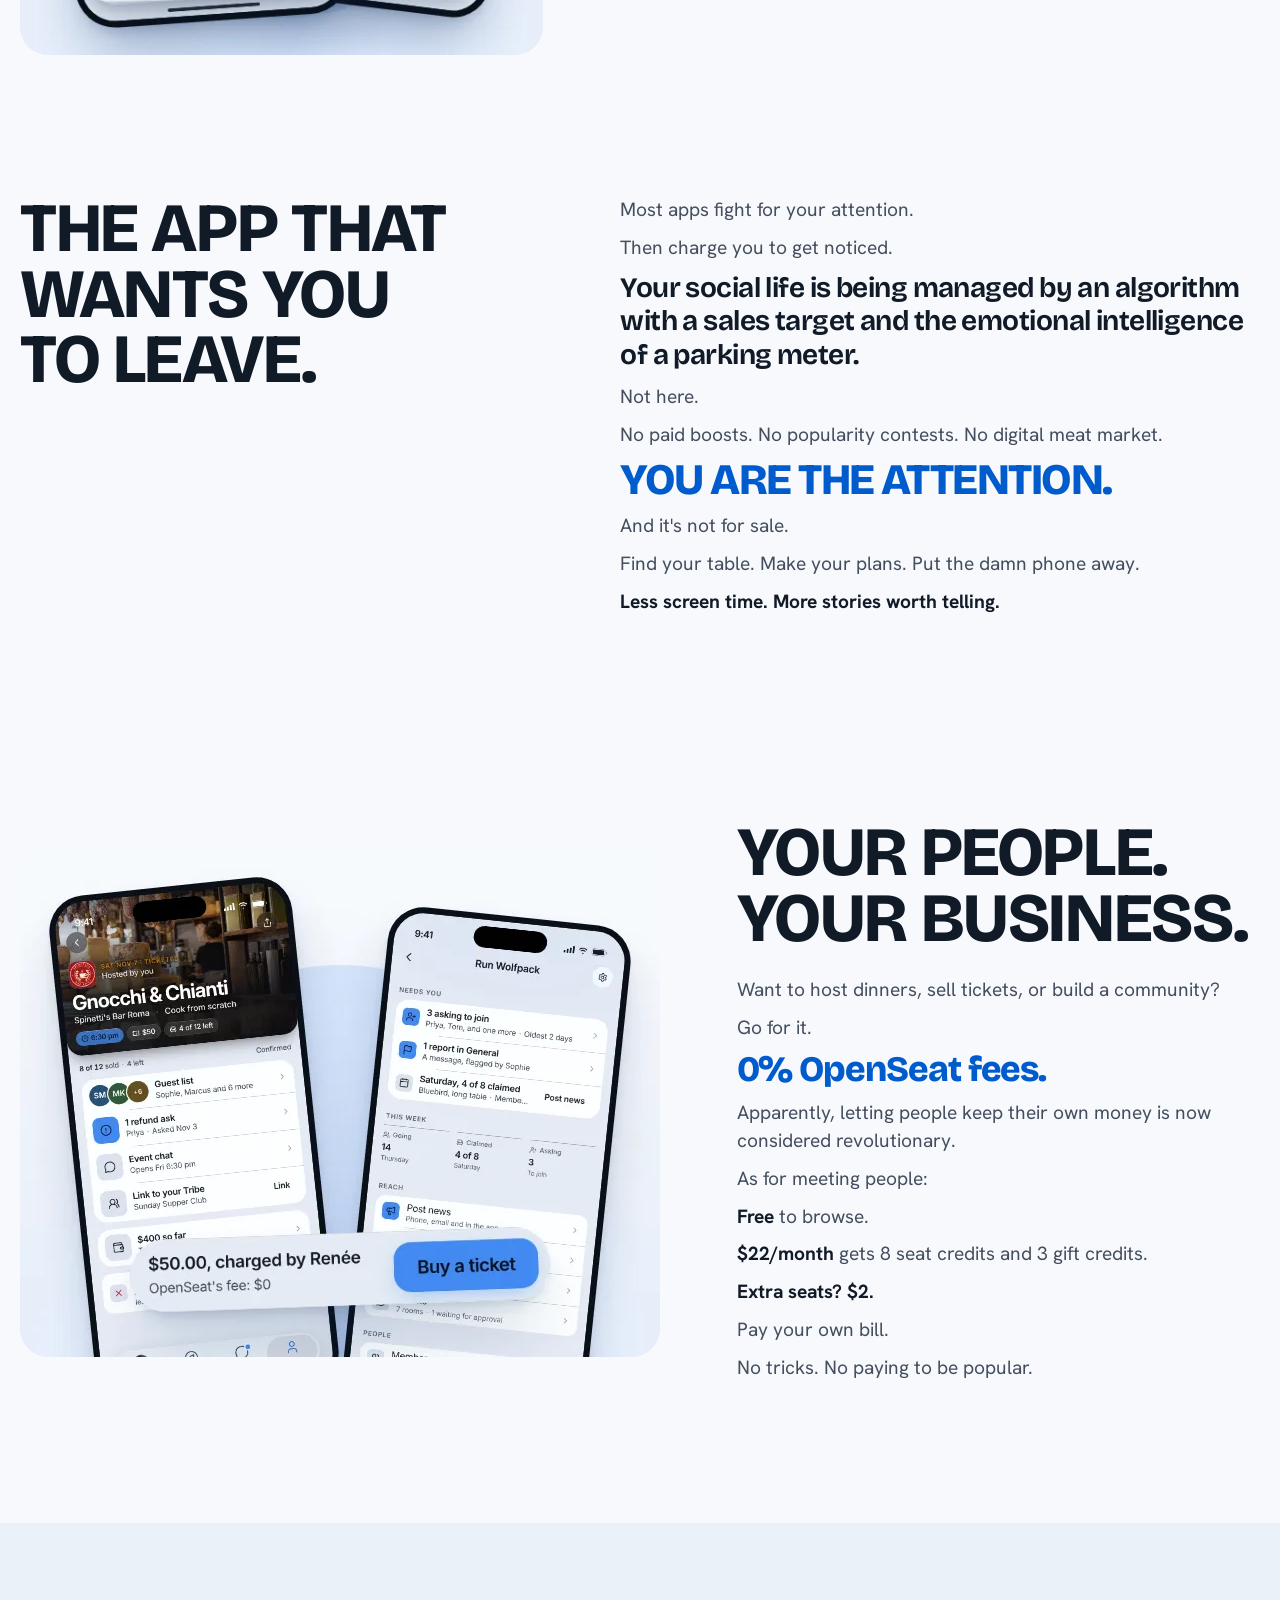
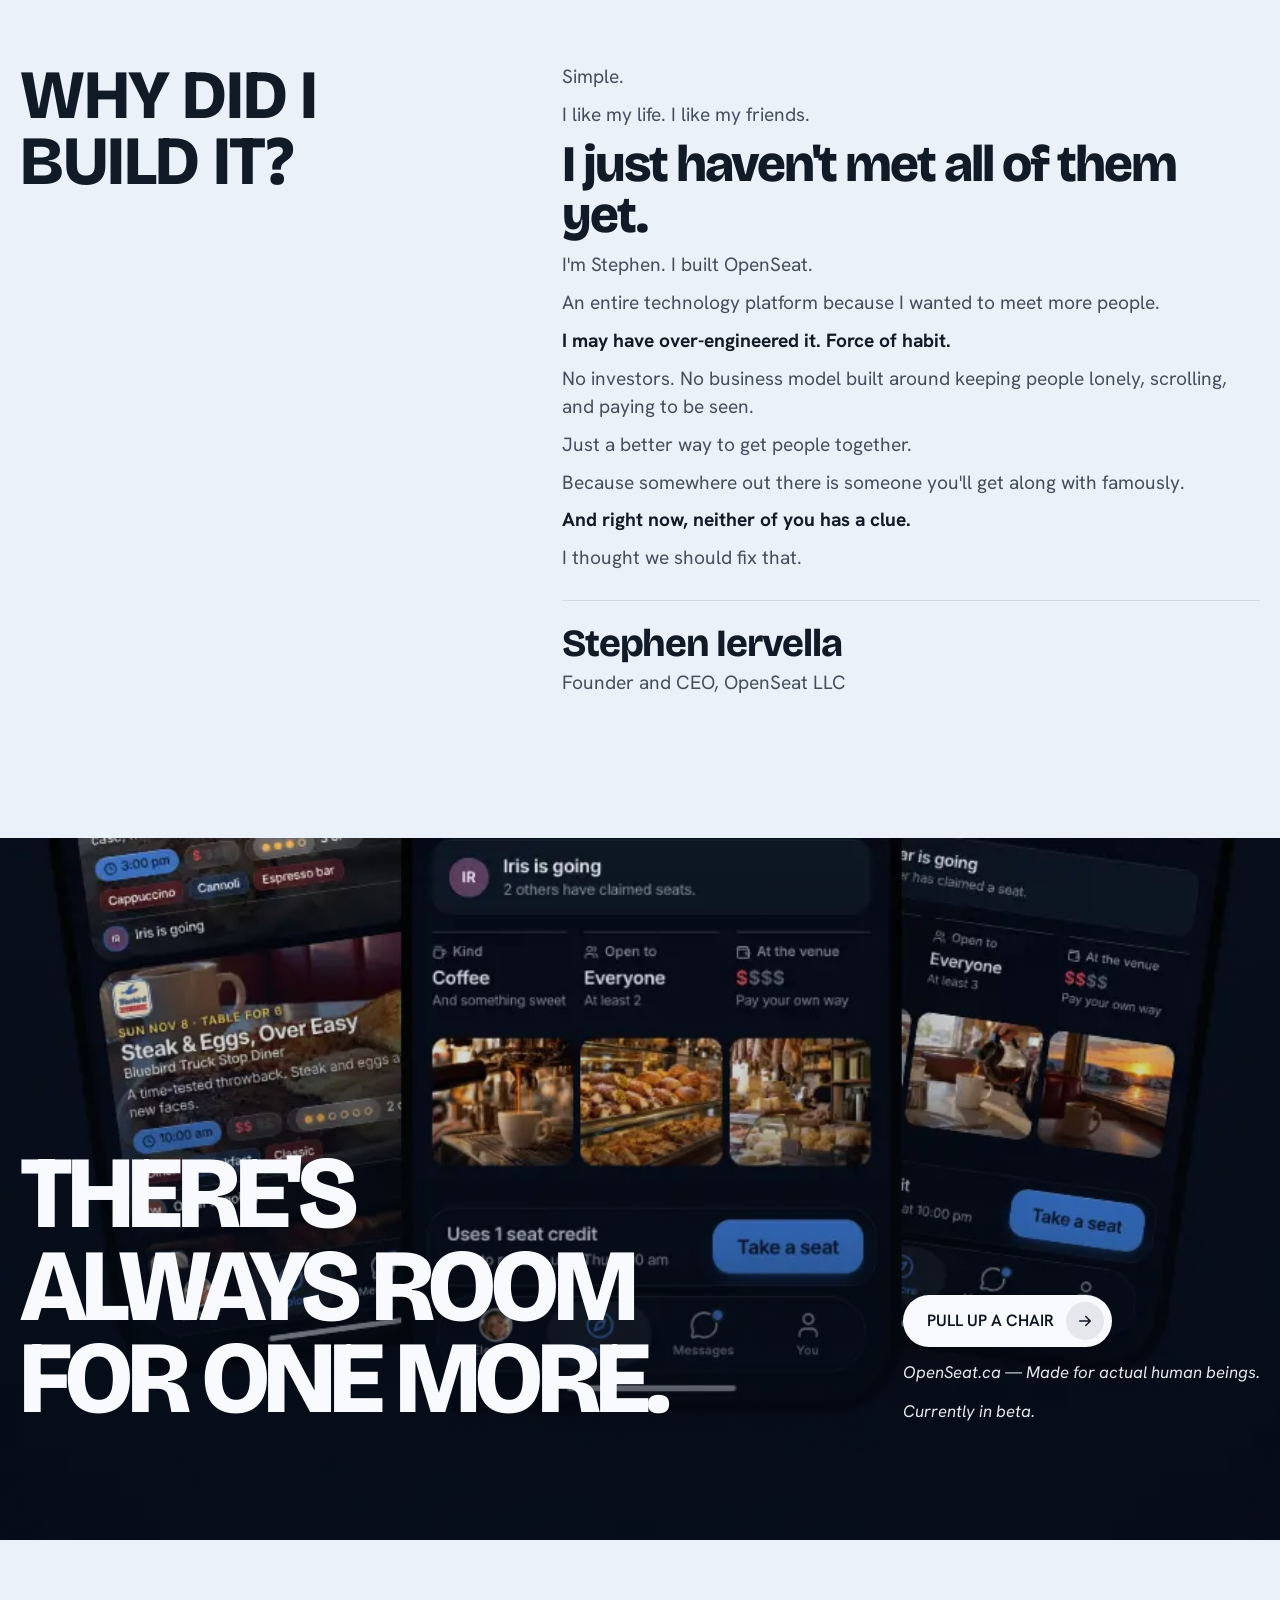
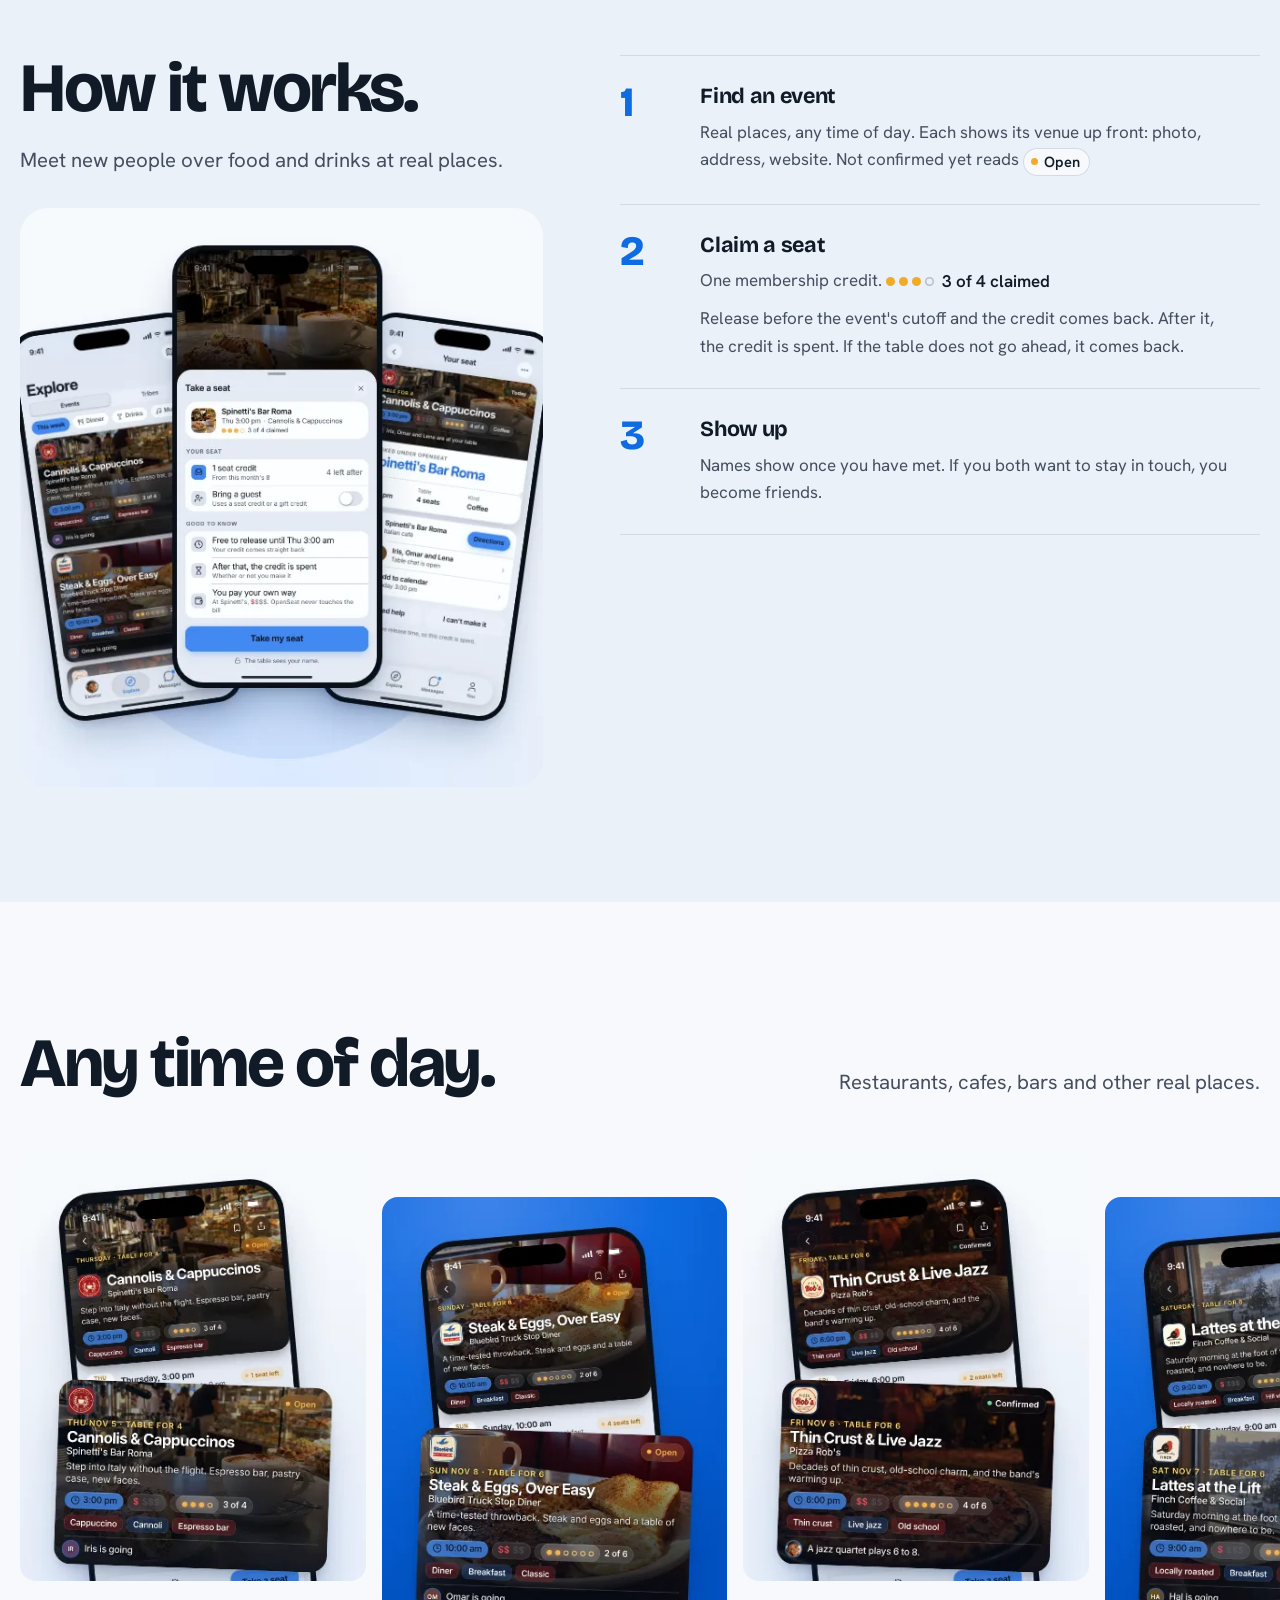
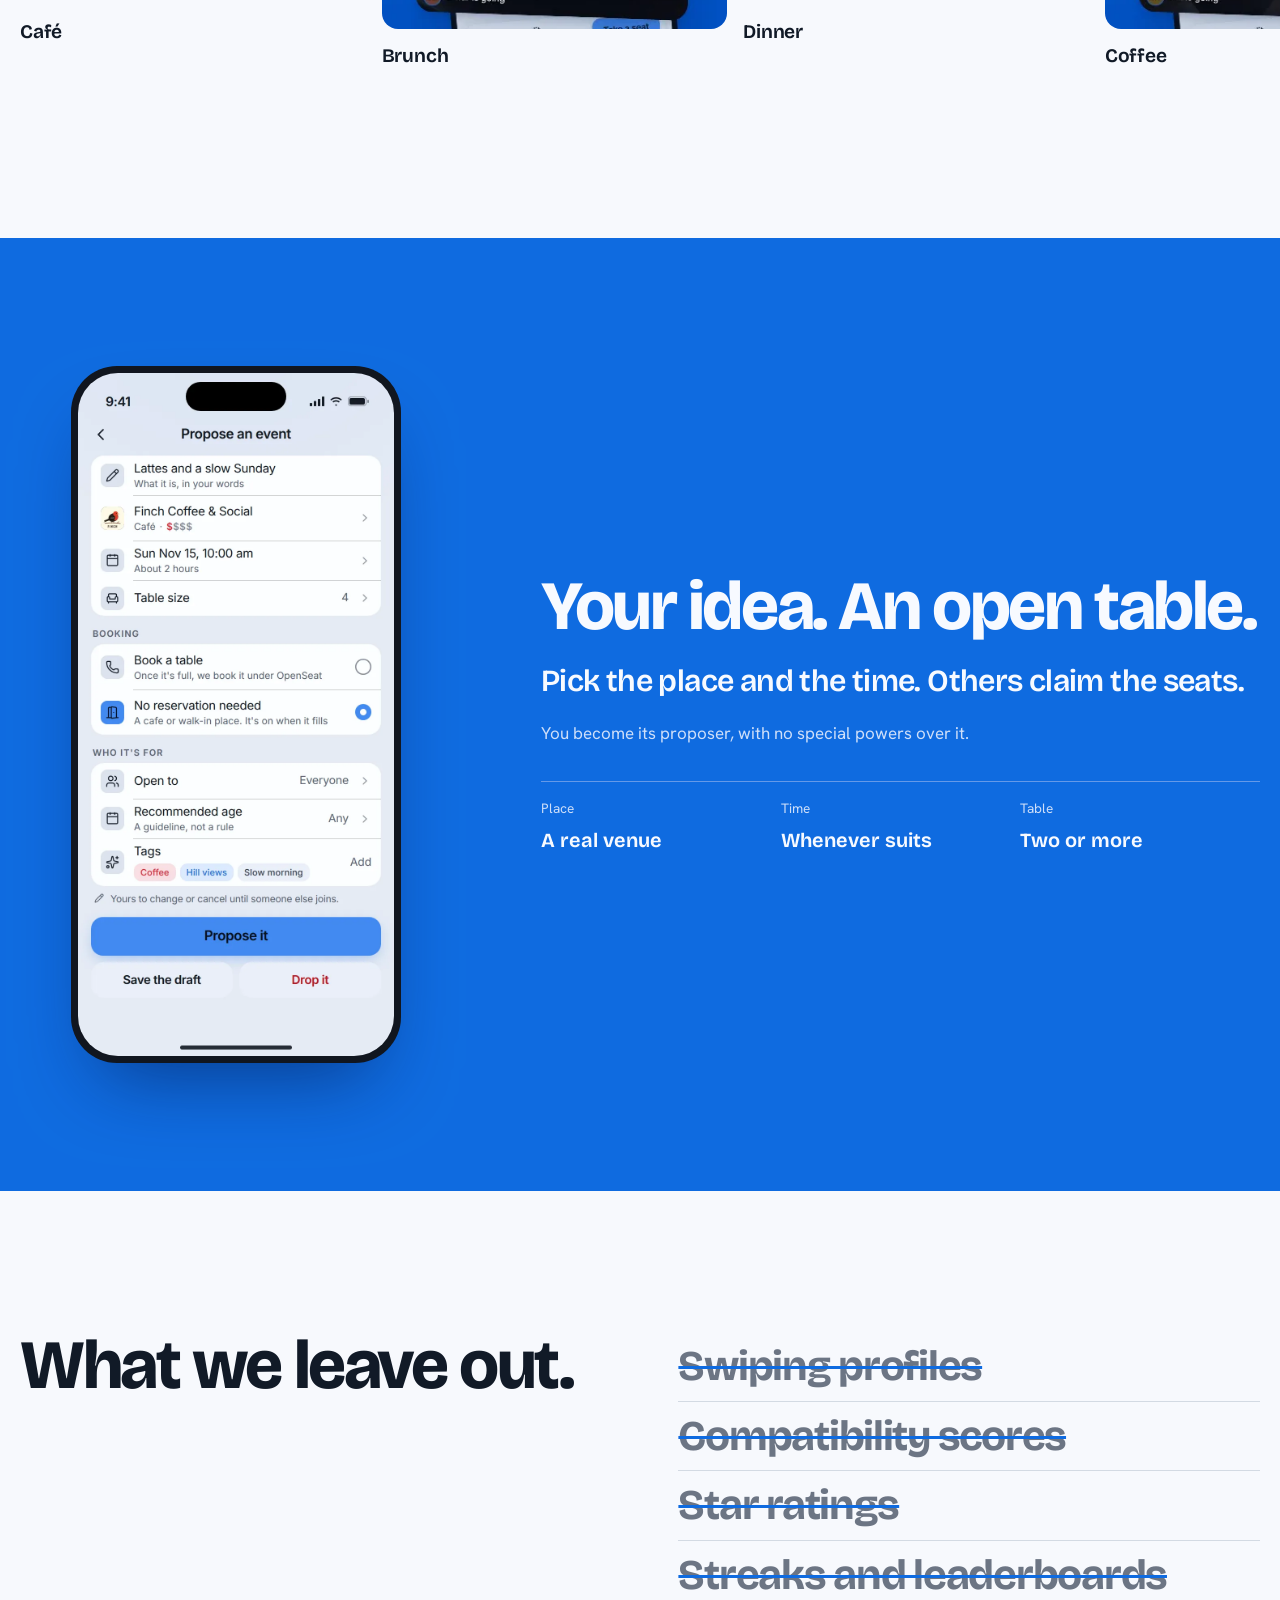
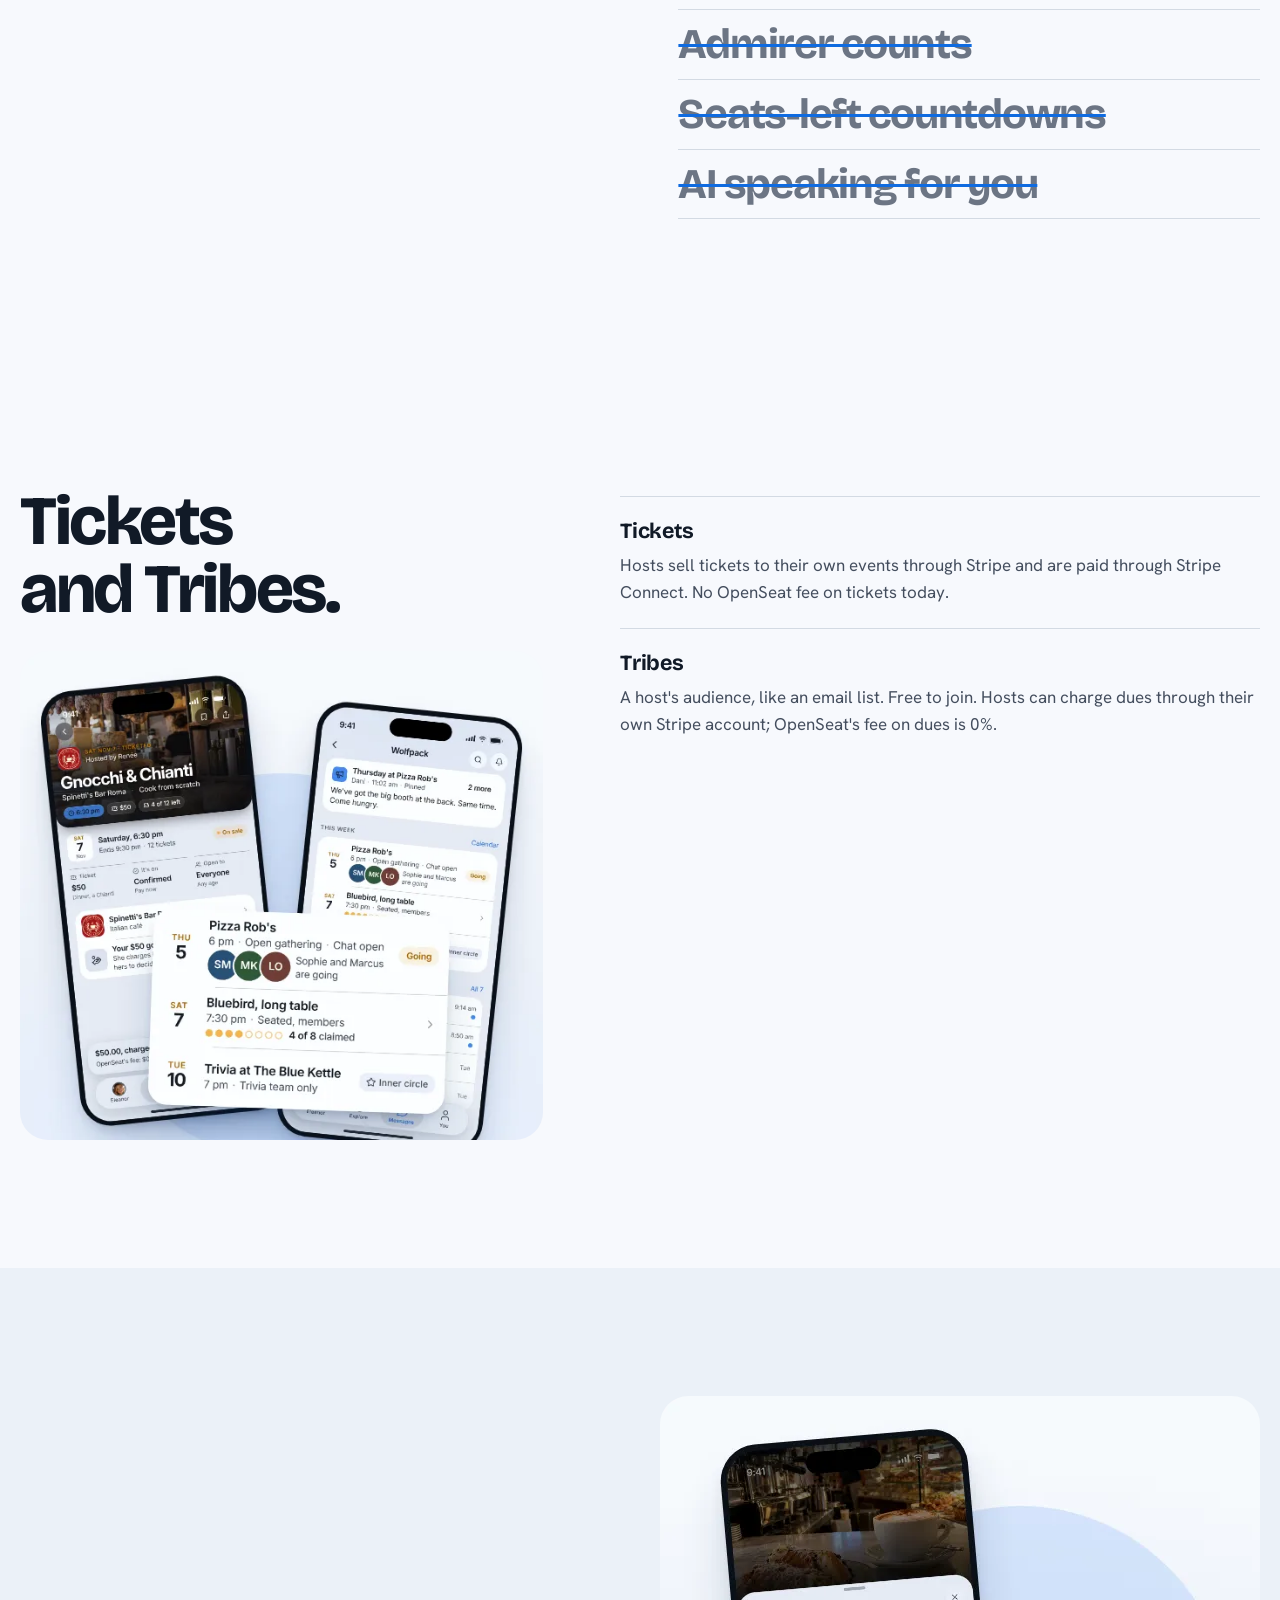
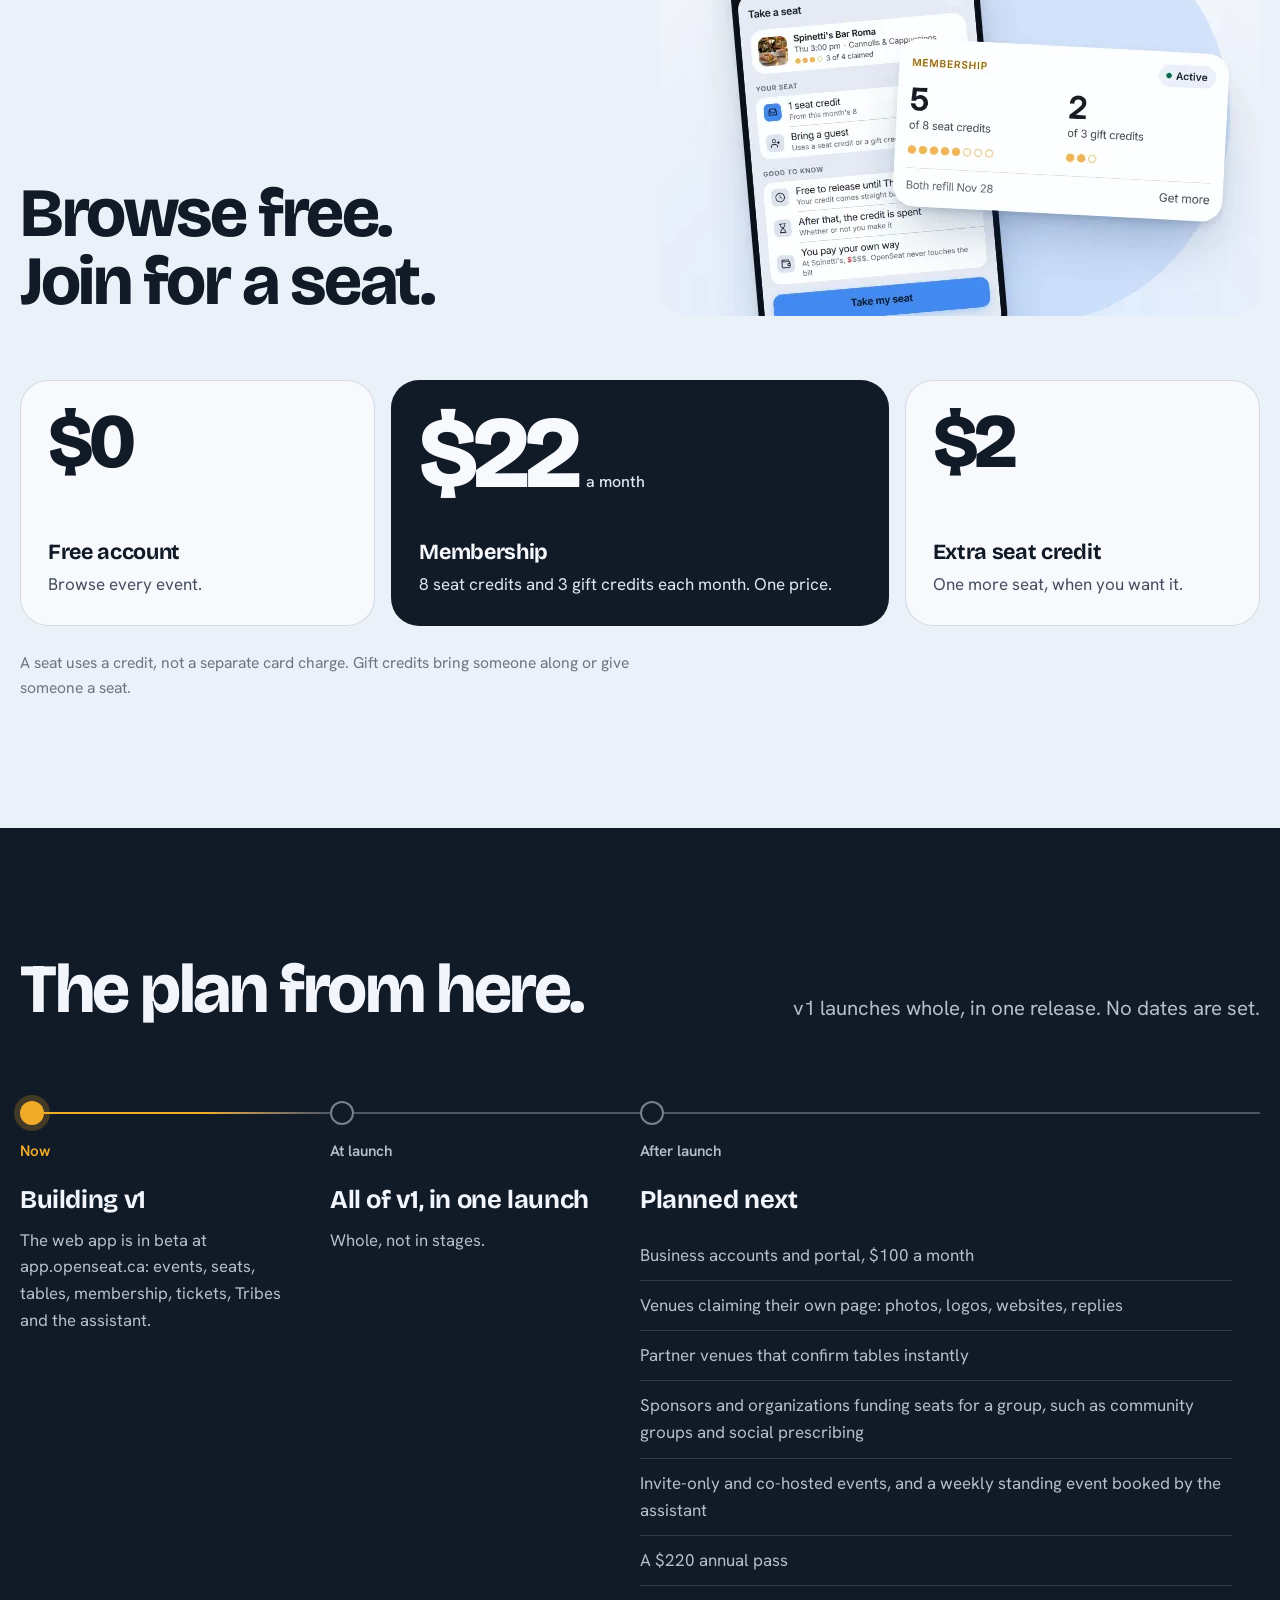
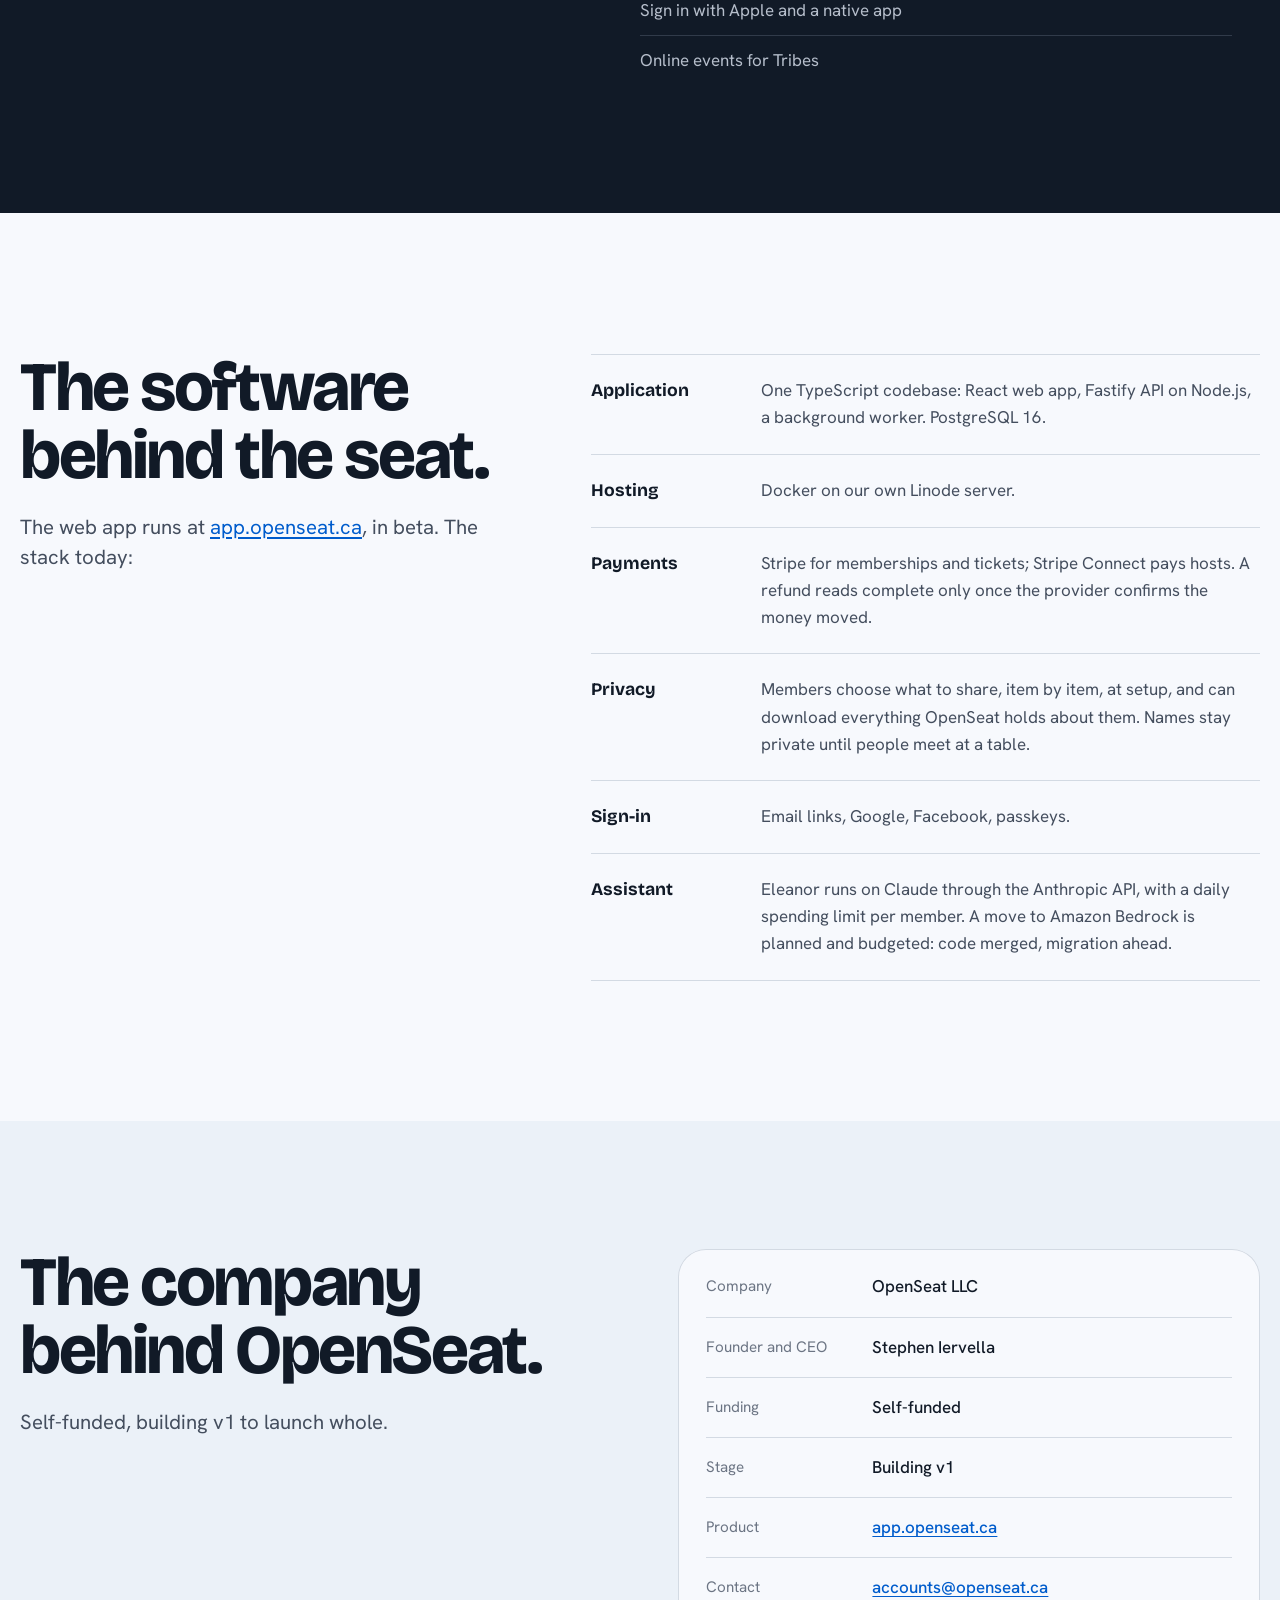
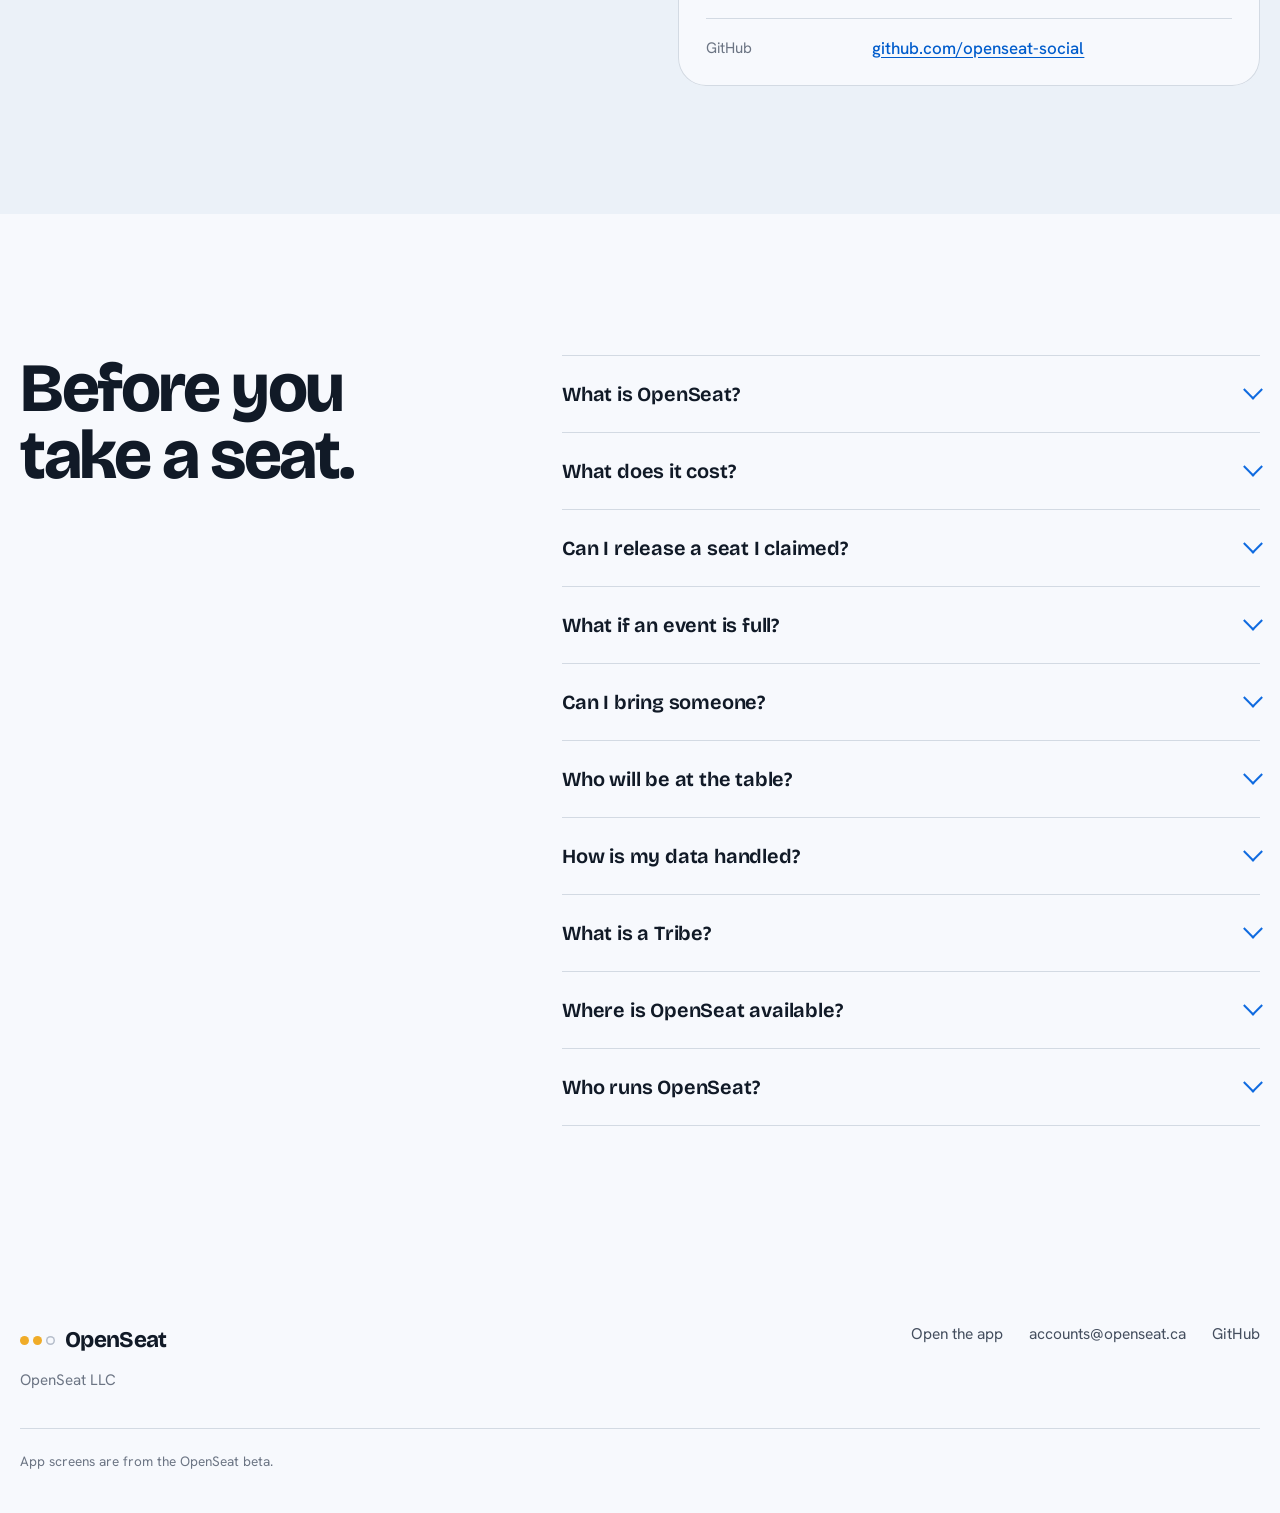
==== commit dd401dea: "Lander: the diner leads the hero" ====
--- a/index.html
+++ b/index.html
@@ -14,7 +14,7 @@
 <meta property="og:url" content="https://openseat.ca/">
 <meta property="og:title" content="OpenSeat | Meet new people at a table">
 <meta property="og:description" content="Good places. New faces. An app for meeting new people over food and drinks at real places.">
-<meta property="og:image" content="https://openseat.ca/assets/og-v4.jpg">
+<meta property="og:image" content="https://openseat.ca/assets/og-v5.jpg">
 <meta property="og:image:width" content="1200">
 <meta property="og:image:height" content="630">
 <meta name="twitter:card" content="summary_large_image">
@@ -87,8 +87,8 @@
     </div>
     <div class="hero-stage load" data-d="3">
       <picture>
-        <source media="(max-width: 700px)" srcset="assets/renders/hero-m-1200-v4.webp" width="1200" height="1040">
-        <img class="hero-photo" src="assets/renders/hero-1200-v4.webp" srcset="assets/renders/hero-1200-v4.webp 1200w, assets/renders/hero-2400-v4.webp 2400w" sizes="(max-width: 1320px) 100vw, 1280px" width="1200" height="558" fetchpriority="high" alt="Three OpenSeat screens: Explore, Home with Eleanor, and Steak &amp; Eggs, Over Easy at Bluebird Truck Stop Diner. Cannolis &amp; Cappuccinos at Spinetti&#39;s Bar Roma lifts out front and centre, and Bluebird&#39;s Take a seat bar floats beside its event.">
+        <source media="(max-width: 700px)" srcset="assets/renders/hero-m-1200-v5.webp" width="1200" height="1040">
+        <img class="hero-photo" src="assets/renders/hero-1200-v5.webp" srcset="assets/renders/hero-1200-v5.webp 1200w, assets/renders/hero-2400-v5.webp 2400w" sizes="(max-width: 1320px) 100vw, 1280px" width="1200" height="558" fetchpriority="high" alt="Three OpenSeat screens: Explore, Home with Eleanor, and Cannolis &amp; Cappuccinos at Spinetti&#39;s Bar Roma. Steak &amp; Eggs, Over Easy at Bluebird Truck Stop Diner lifts out front and centre, and Spinetti&#39;s Take a seat bar floats beside its event.">
       </picture>
     </div>
   </div>
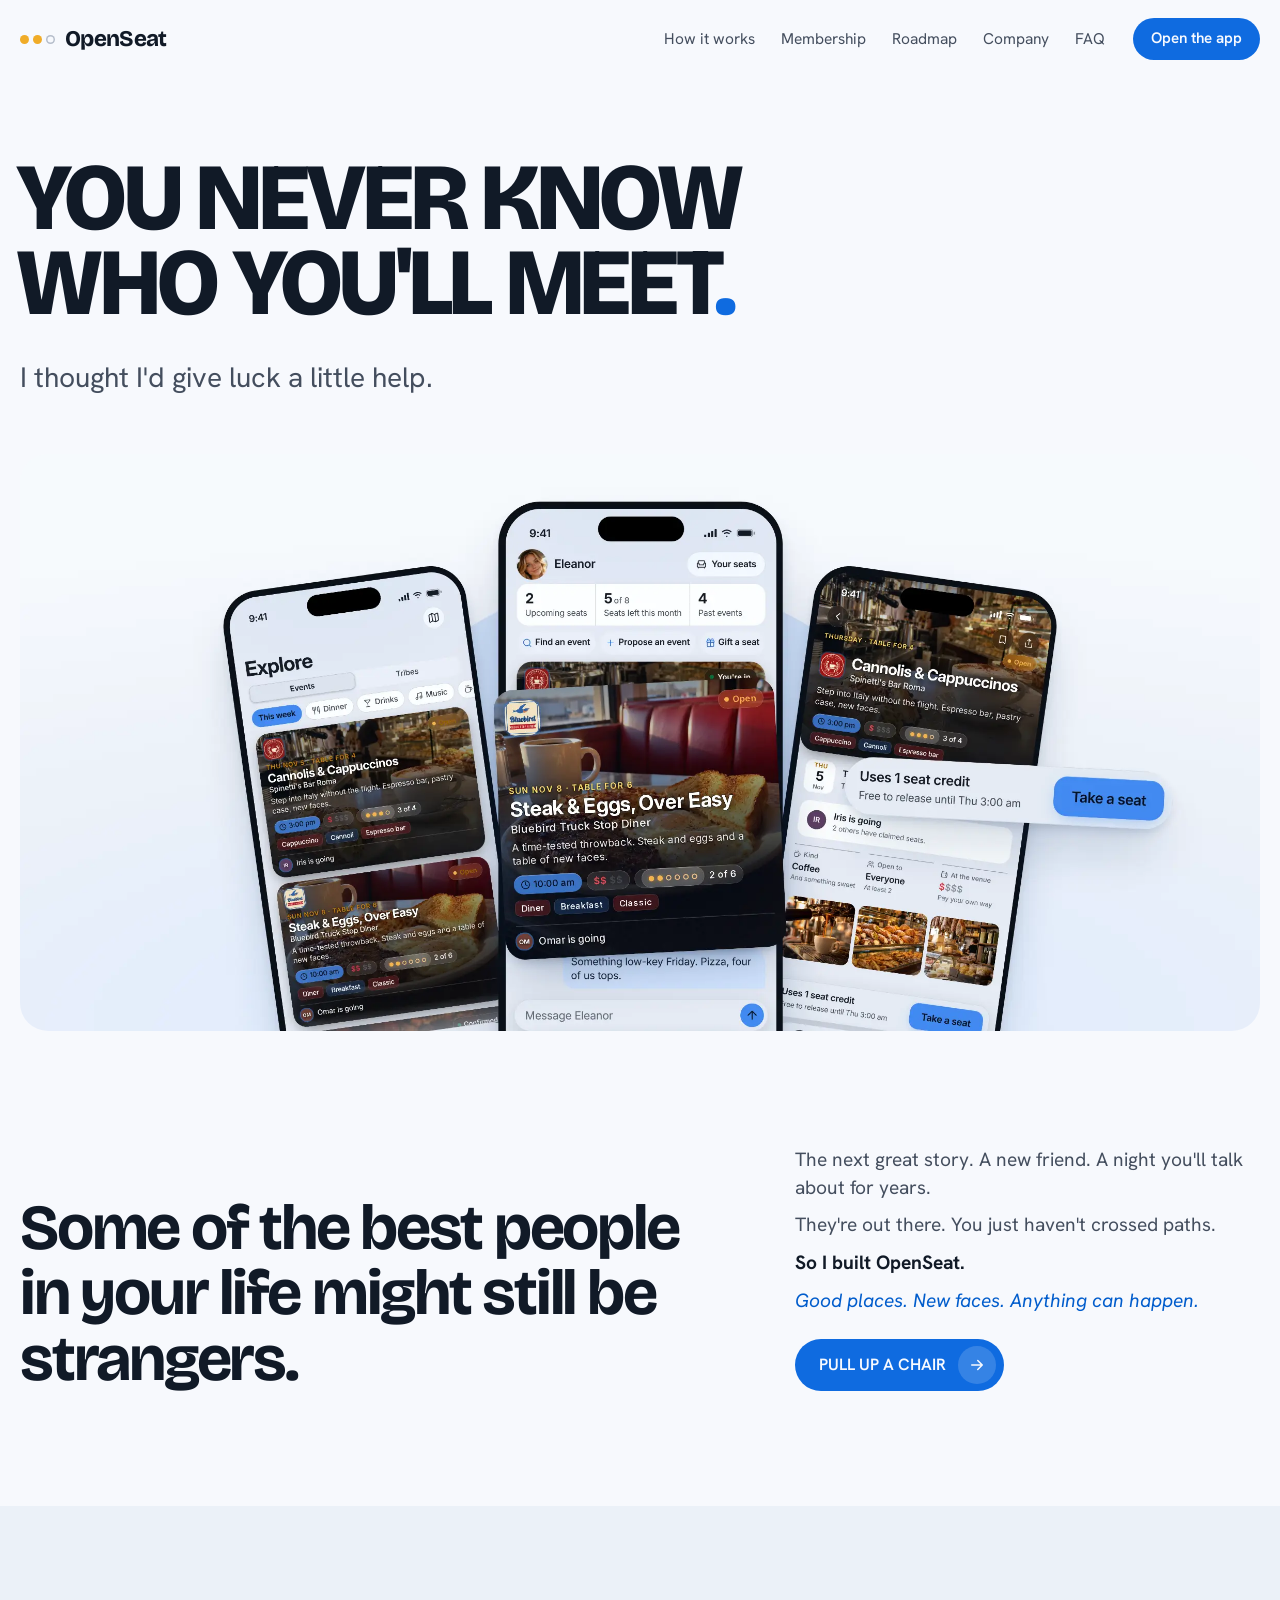
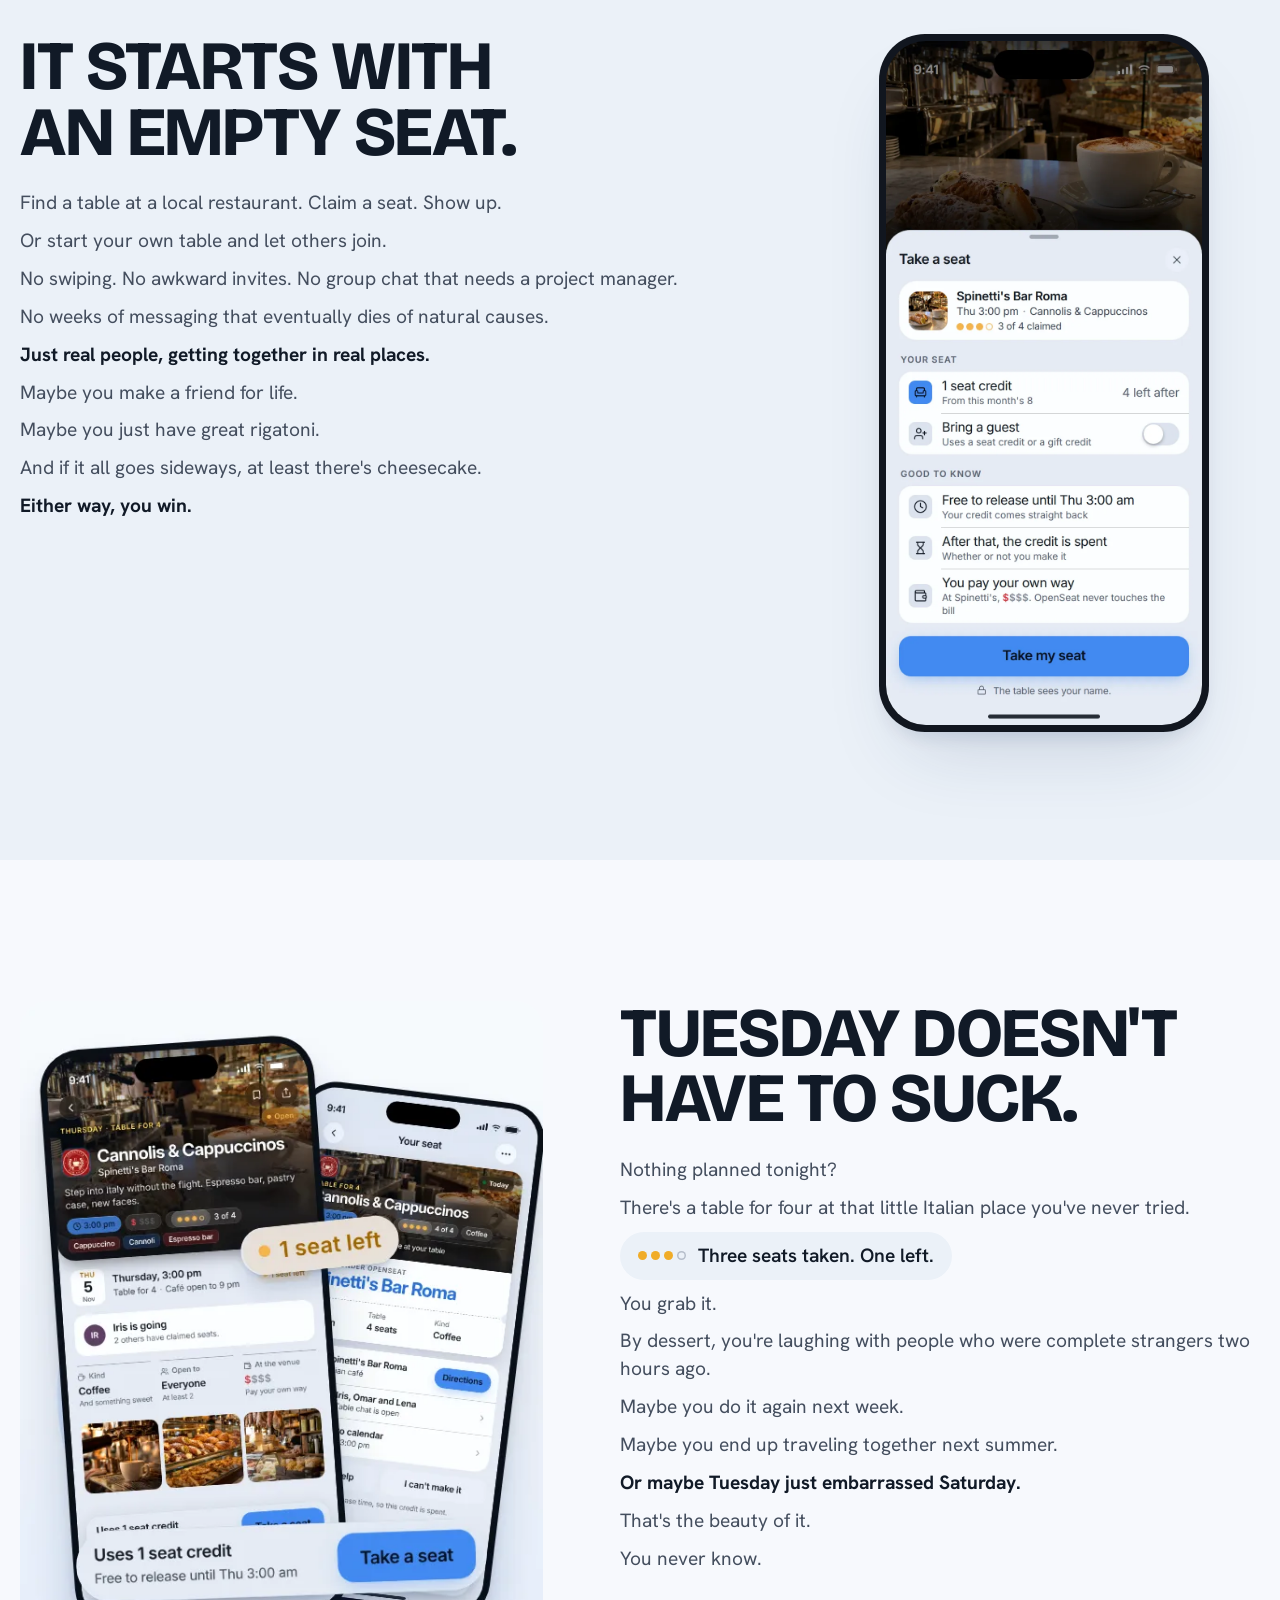
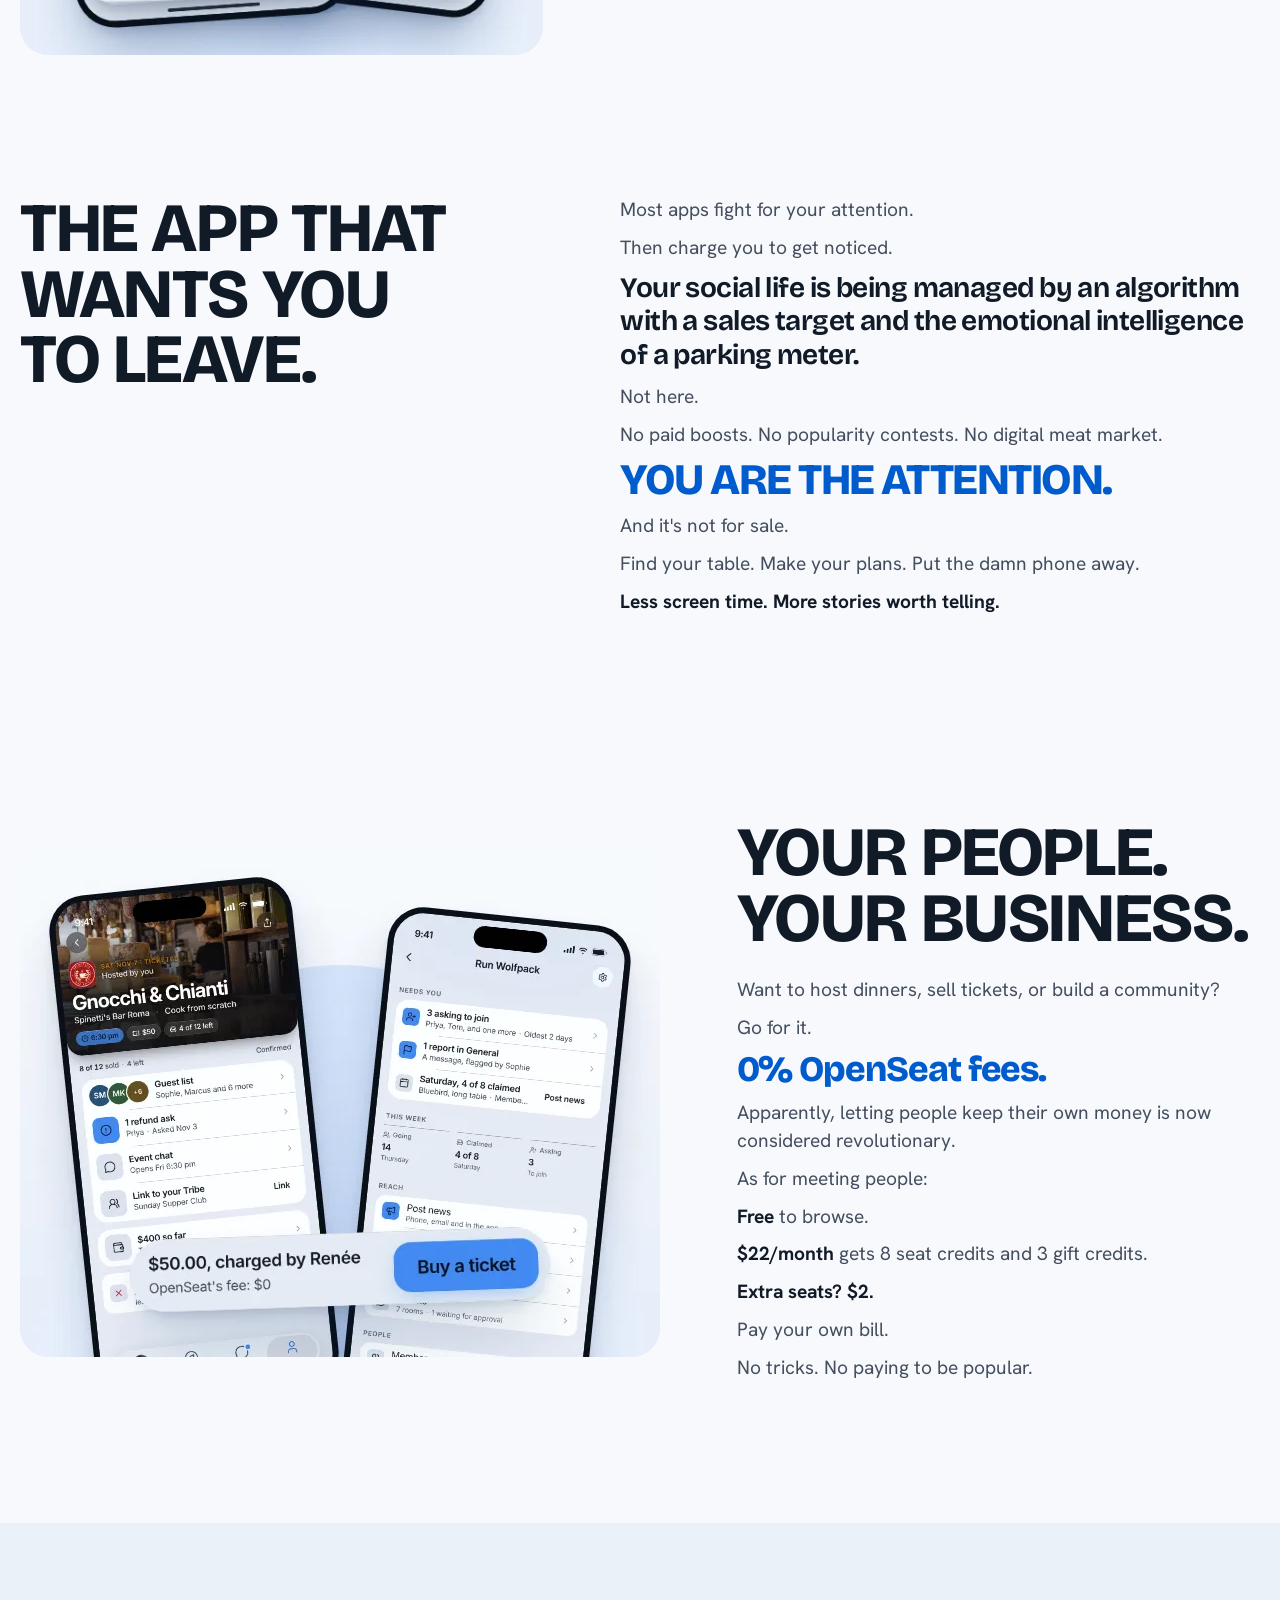
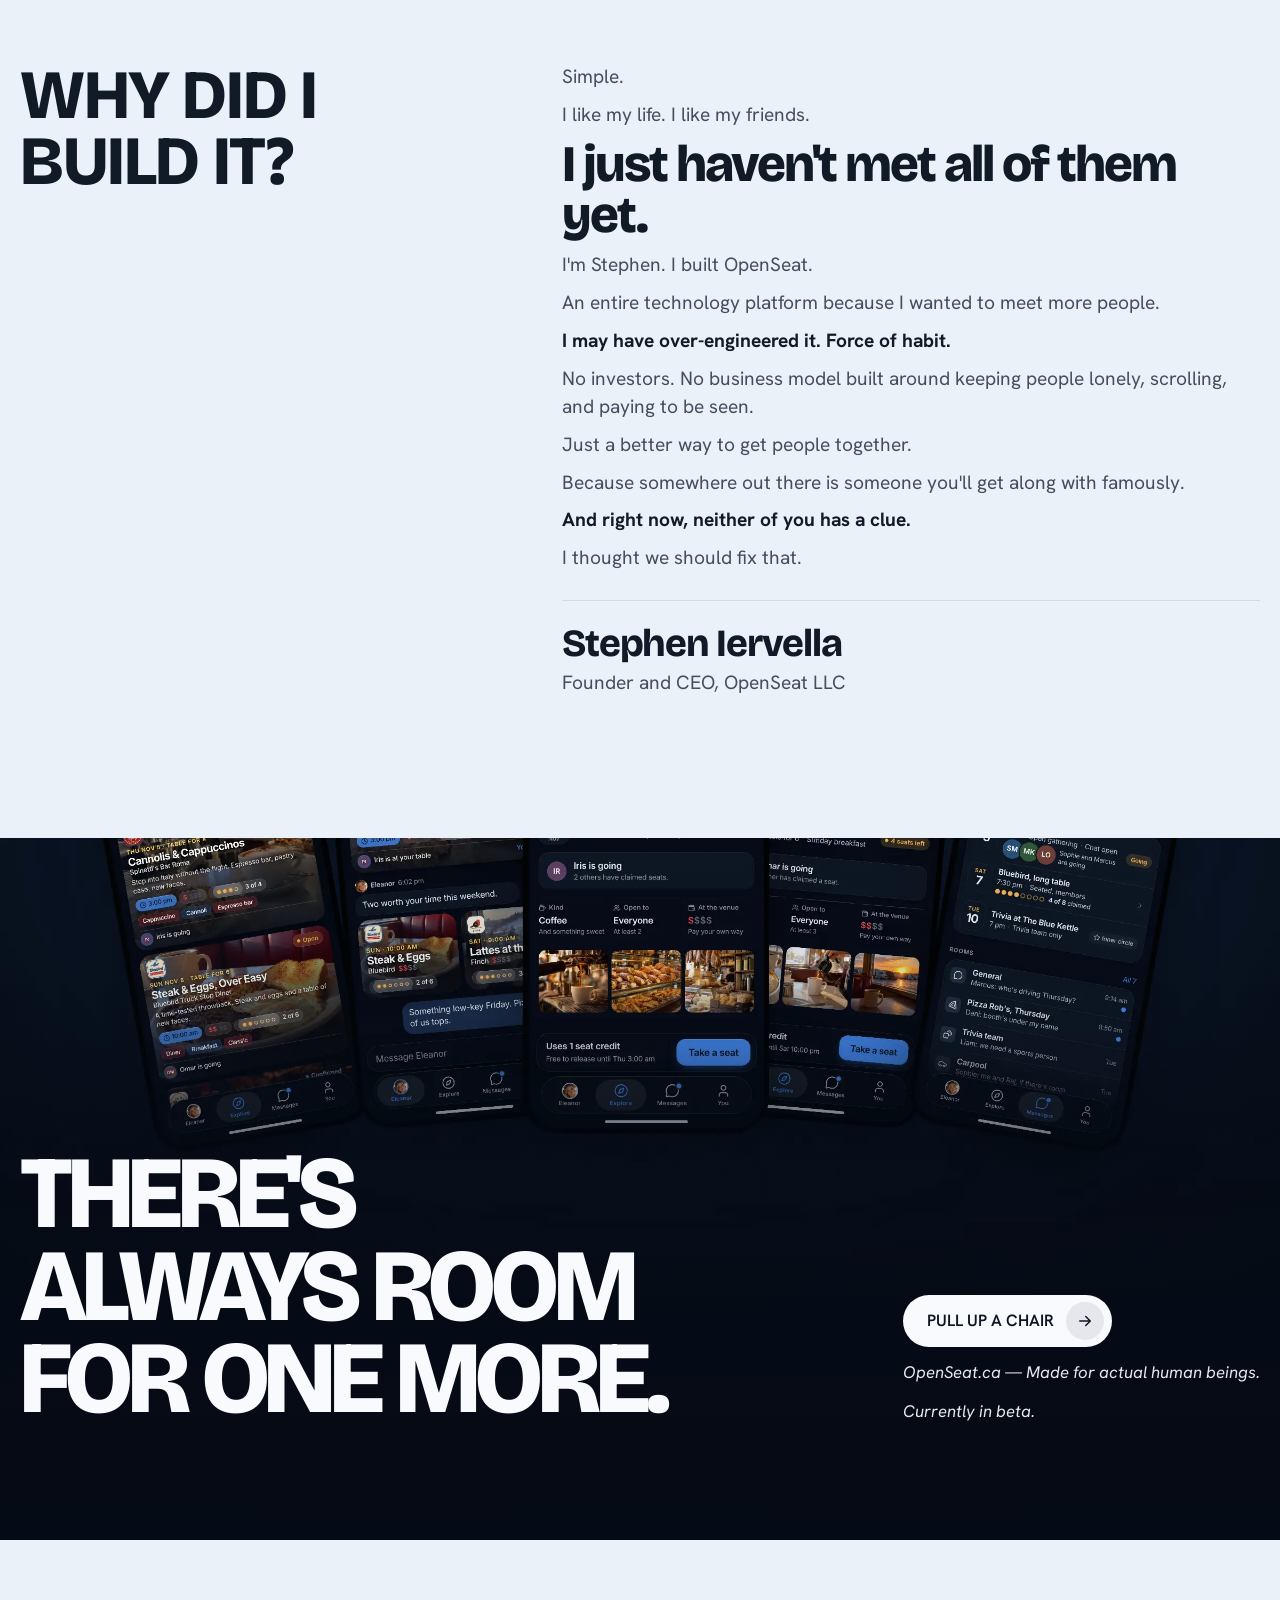
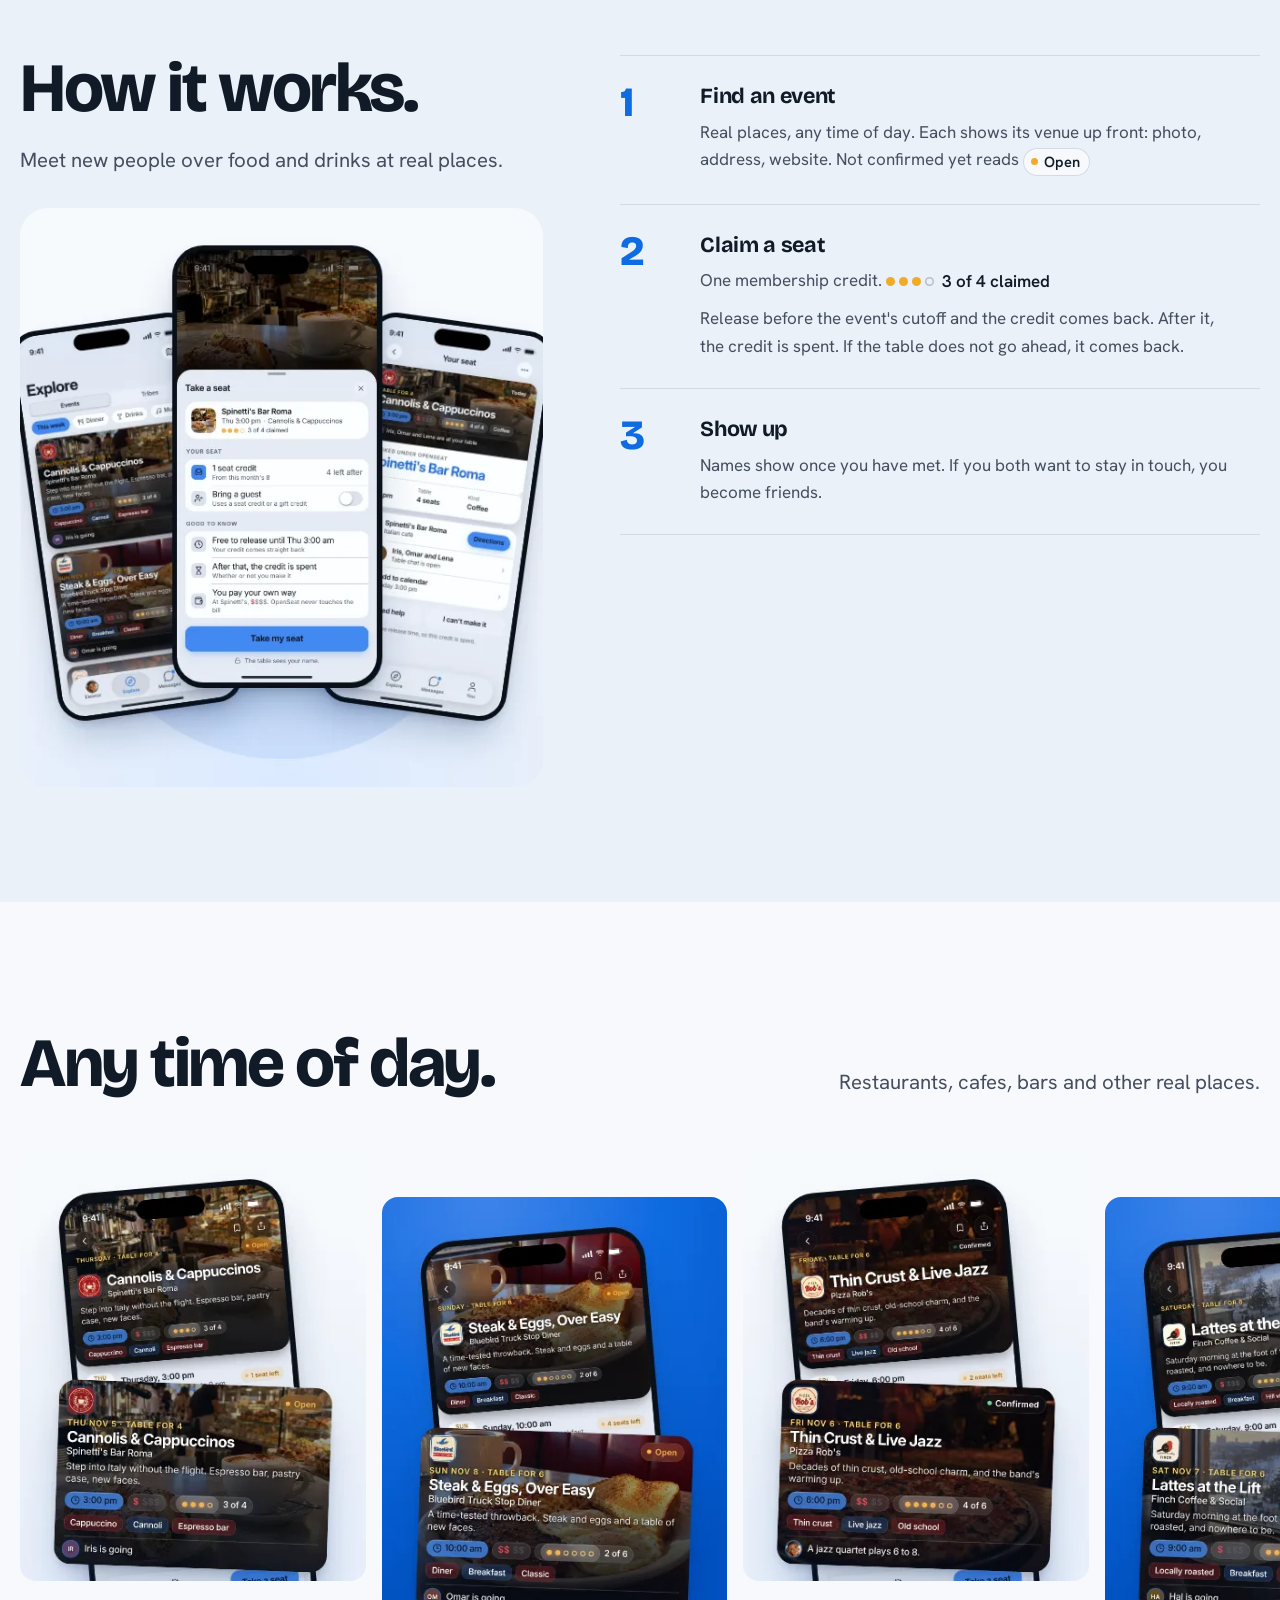
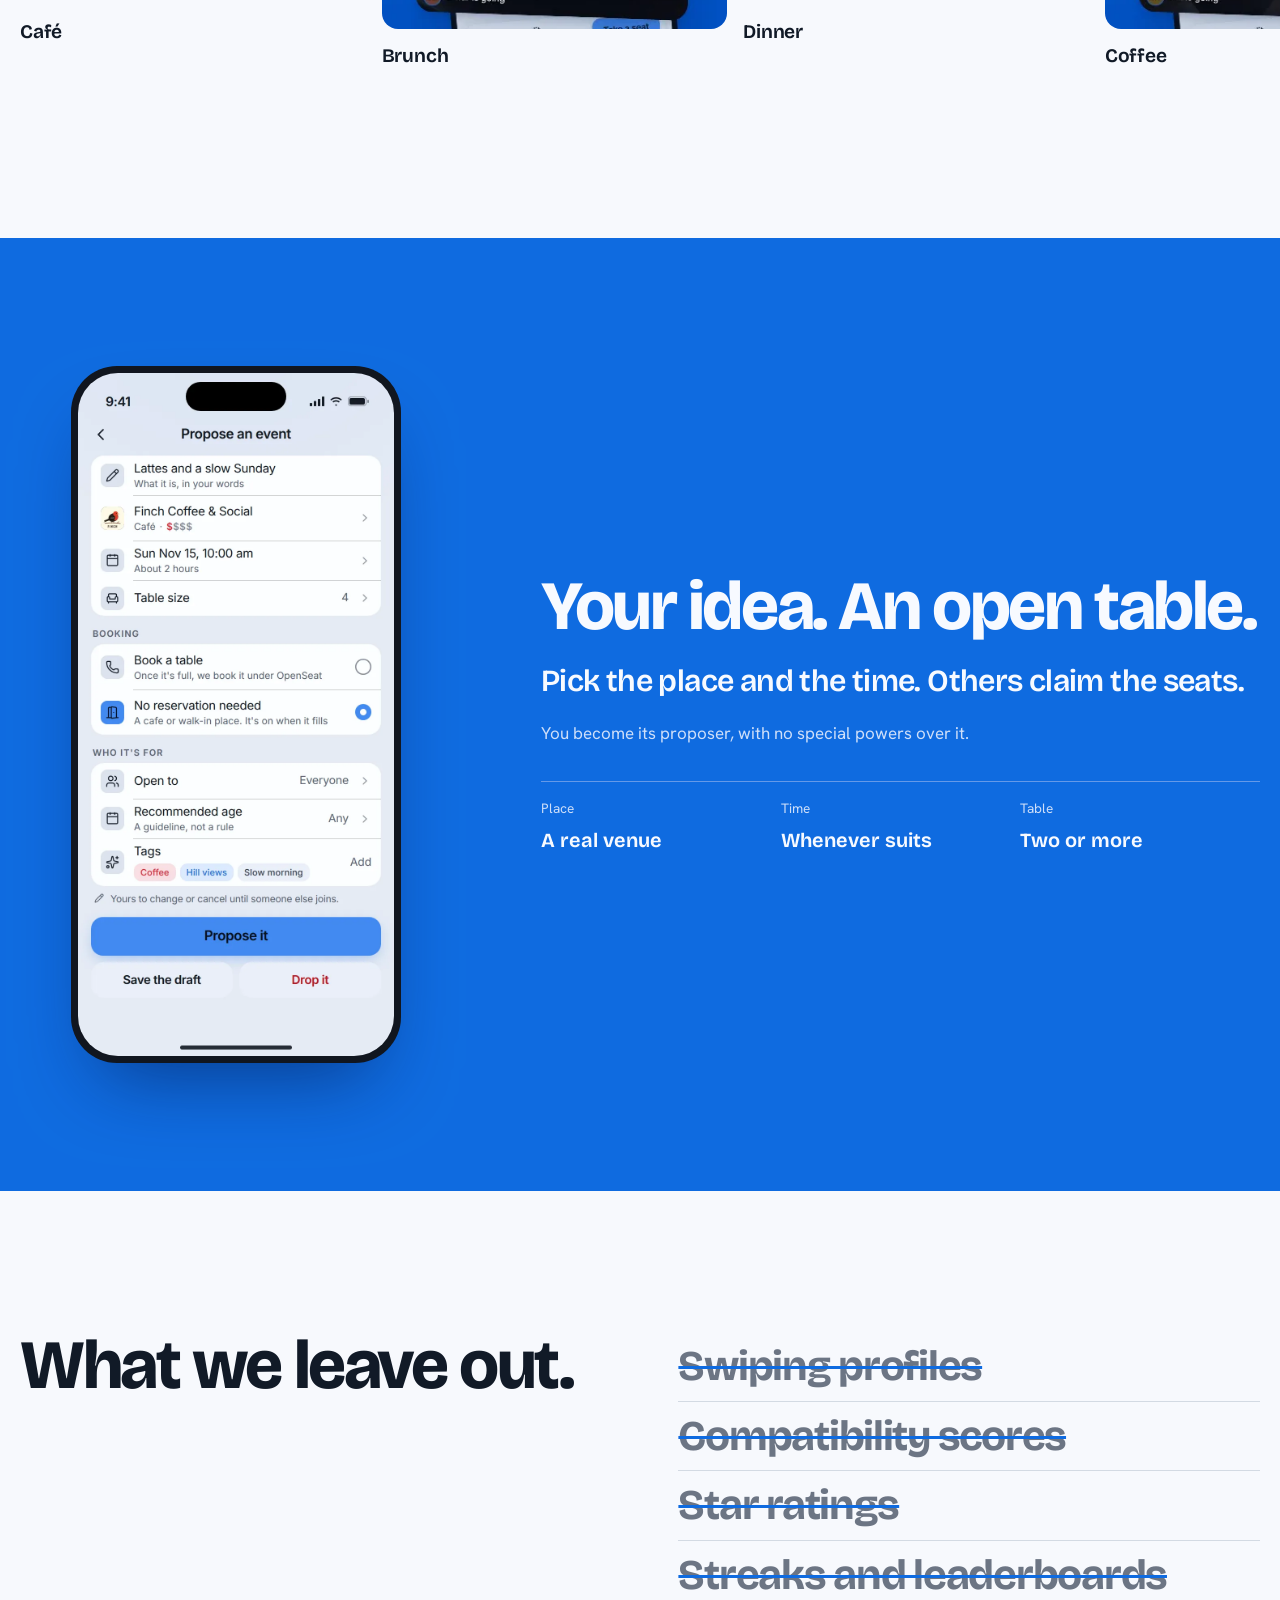
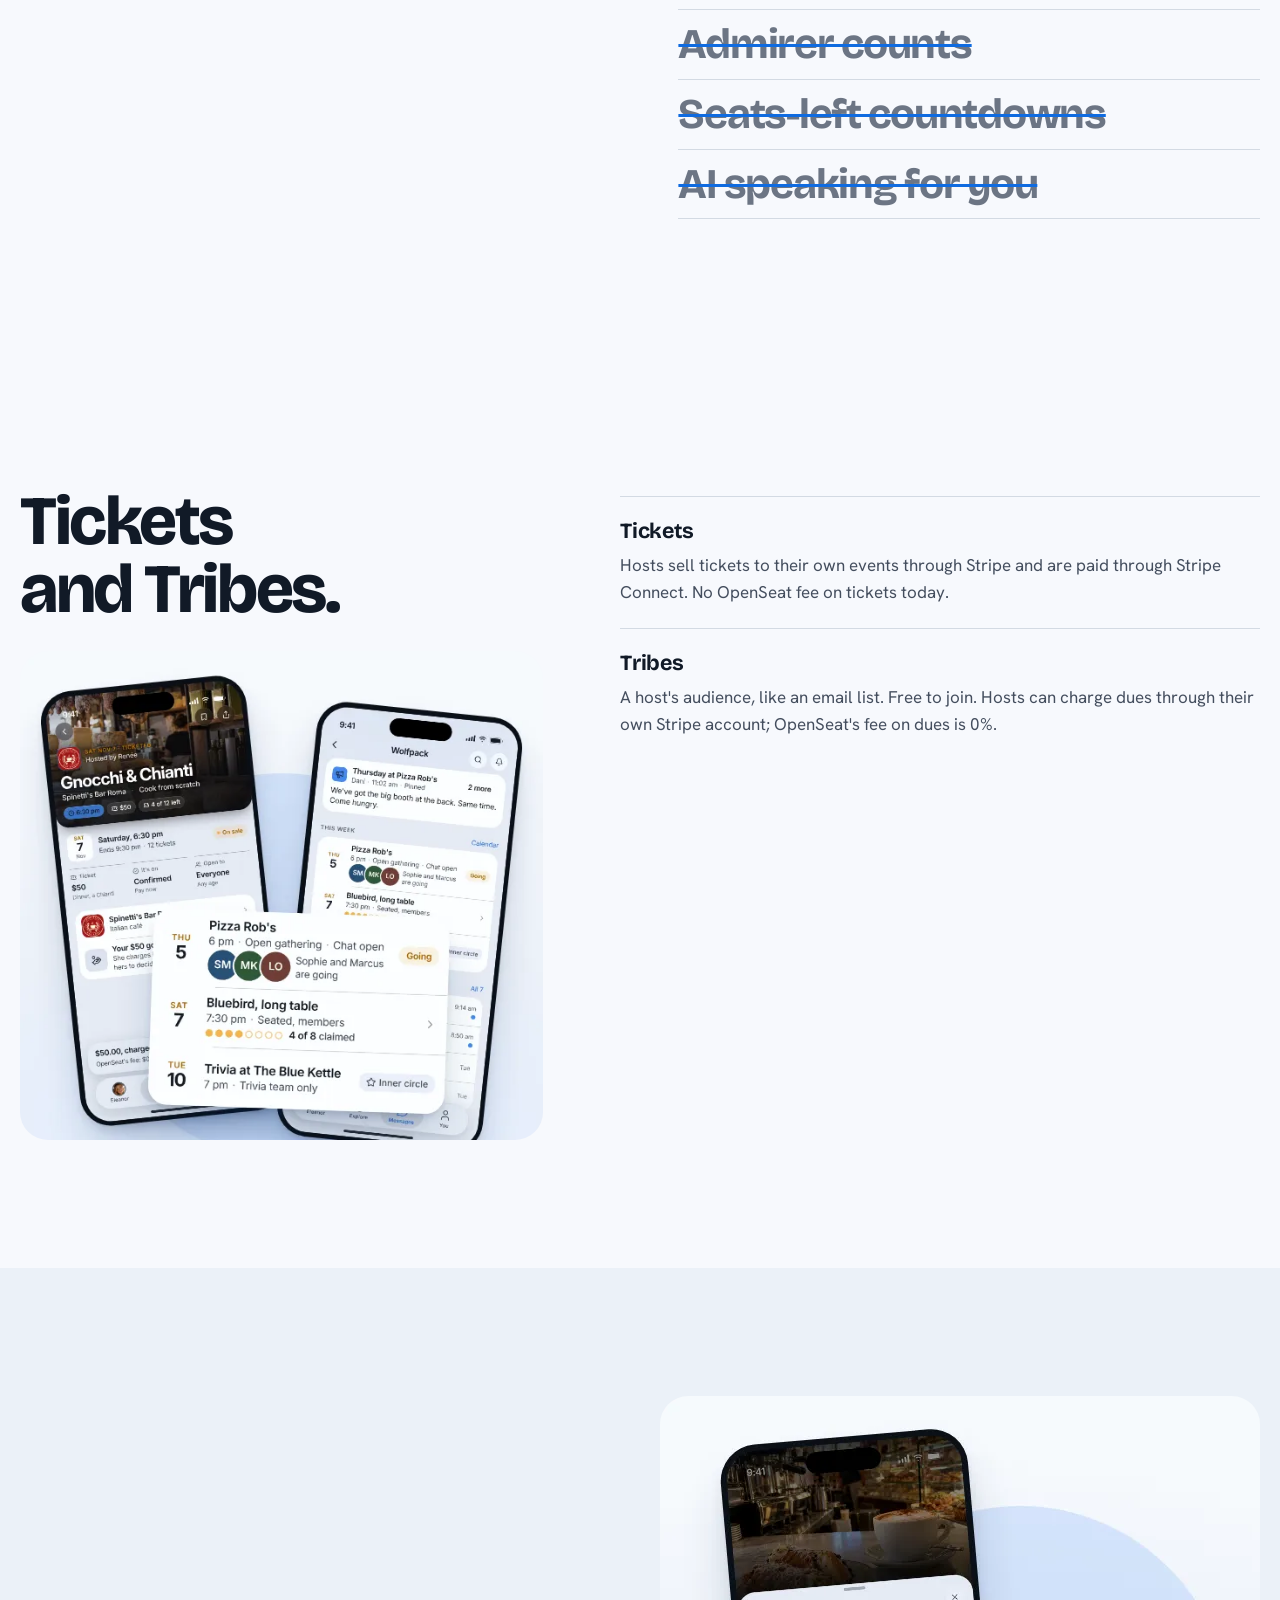
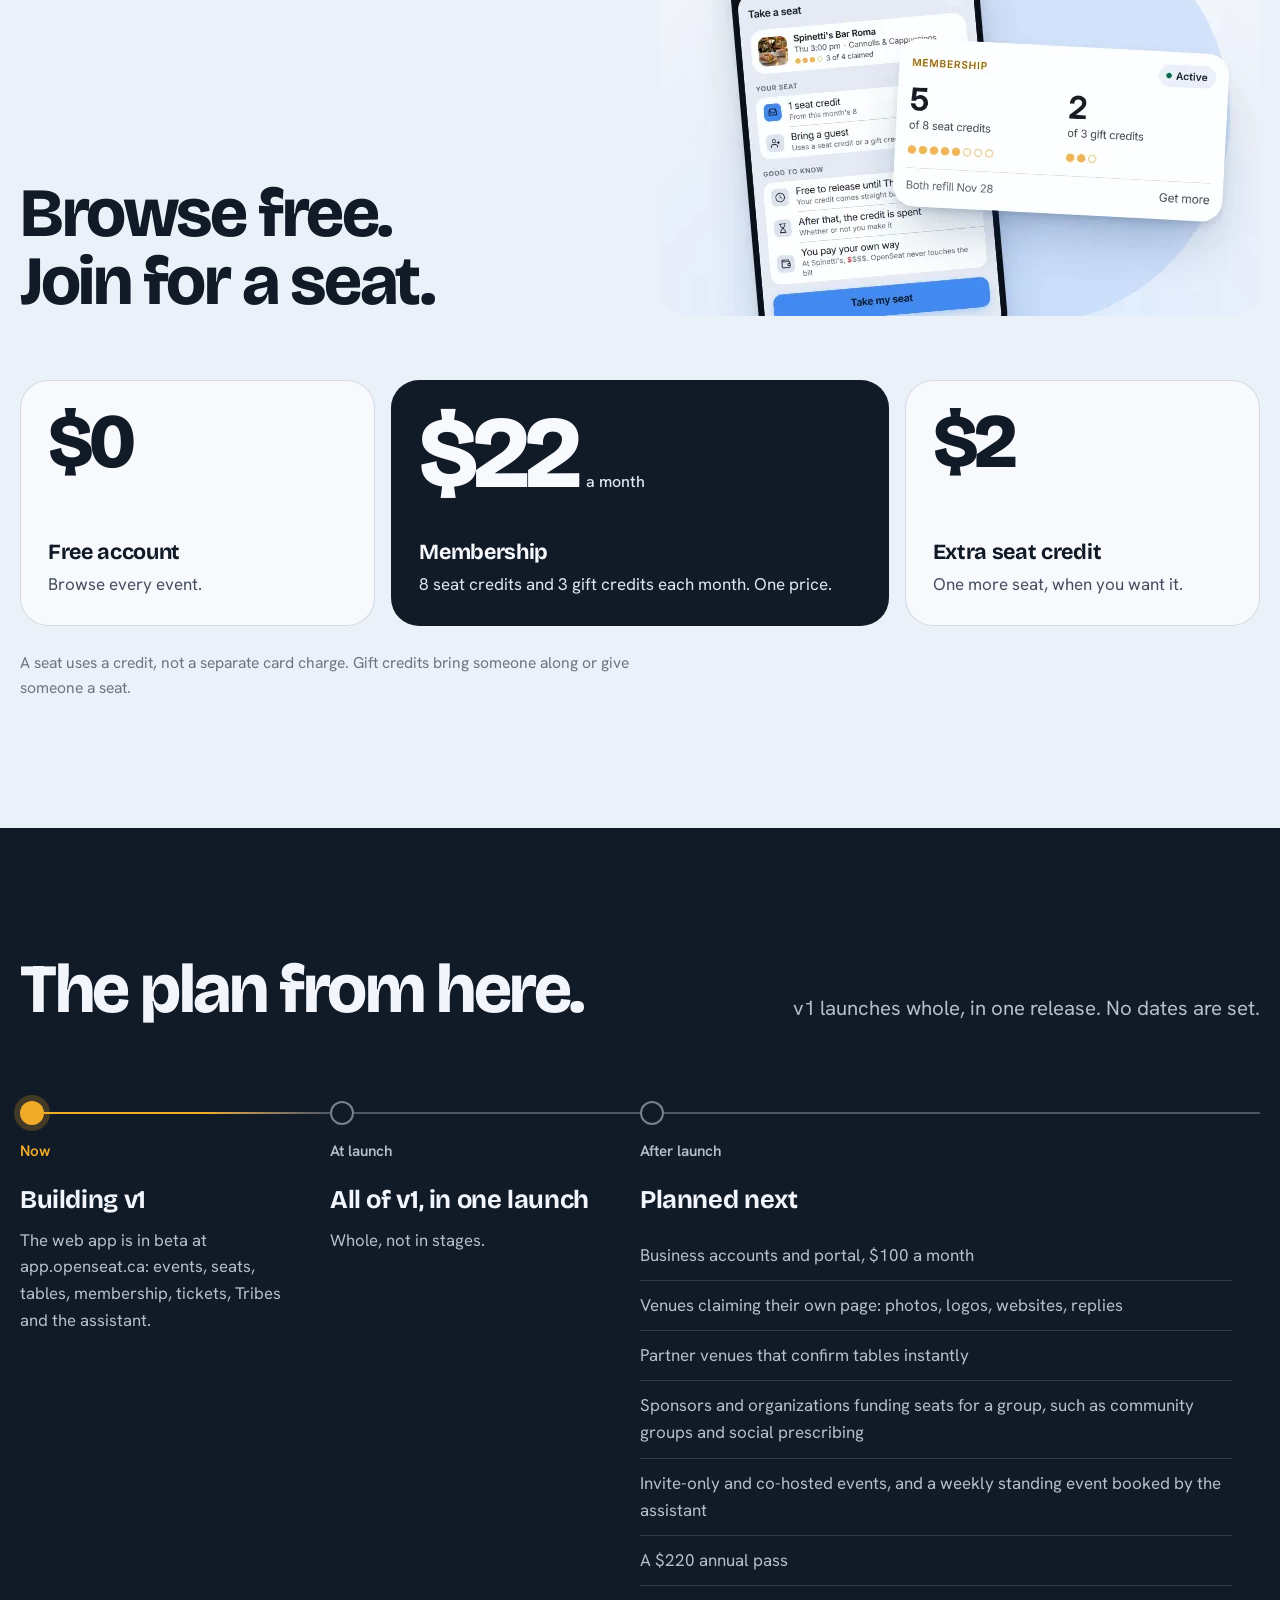
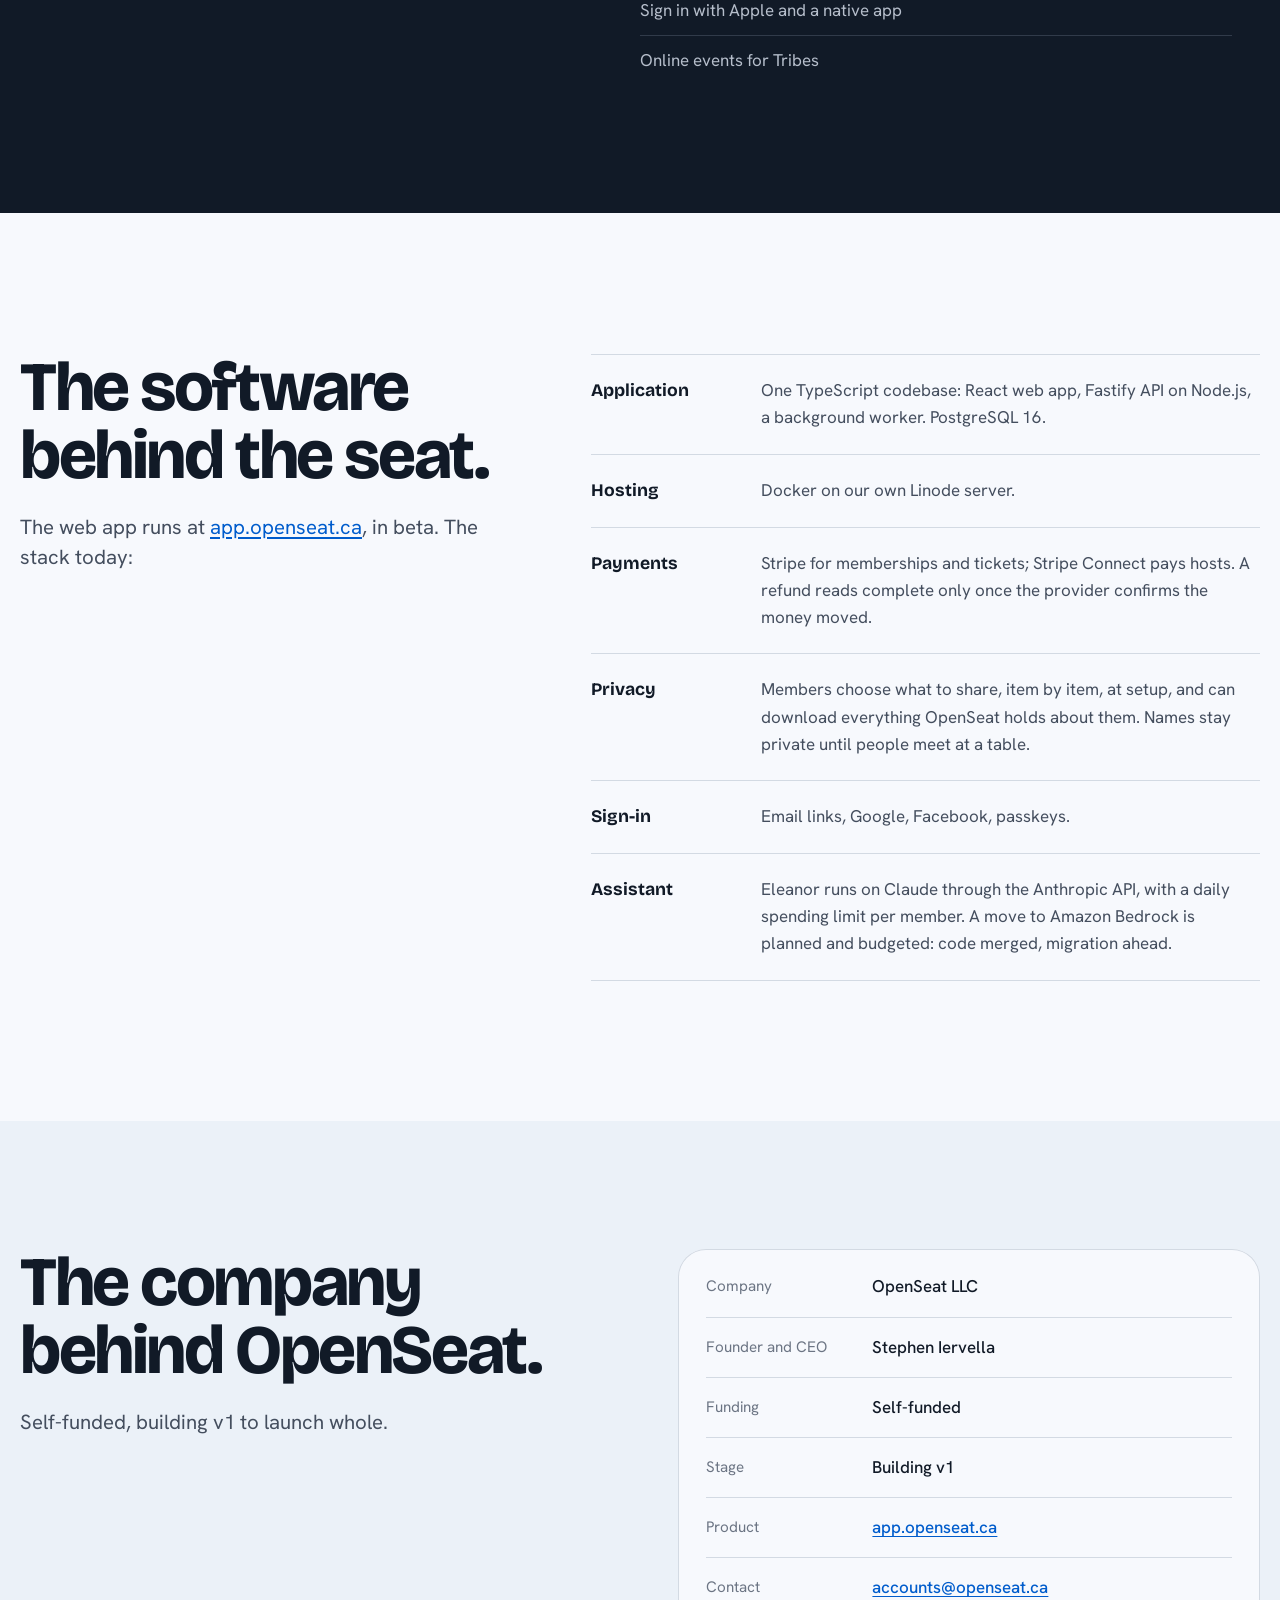
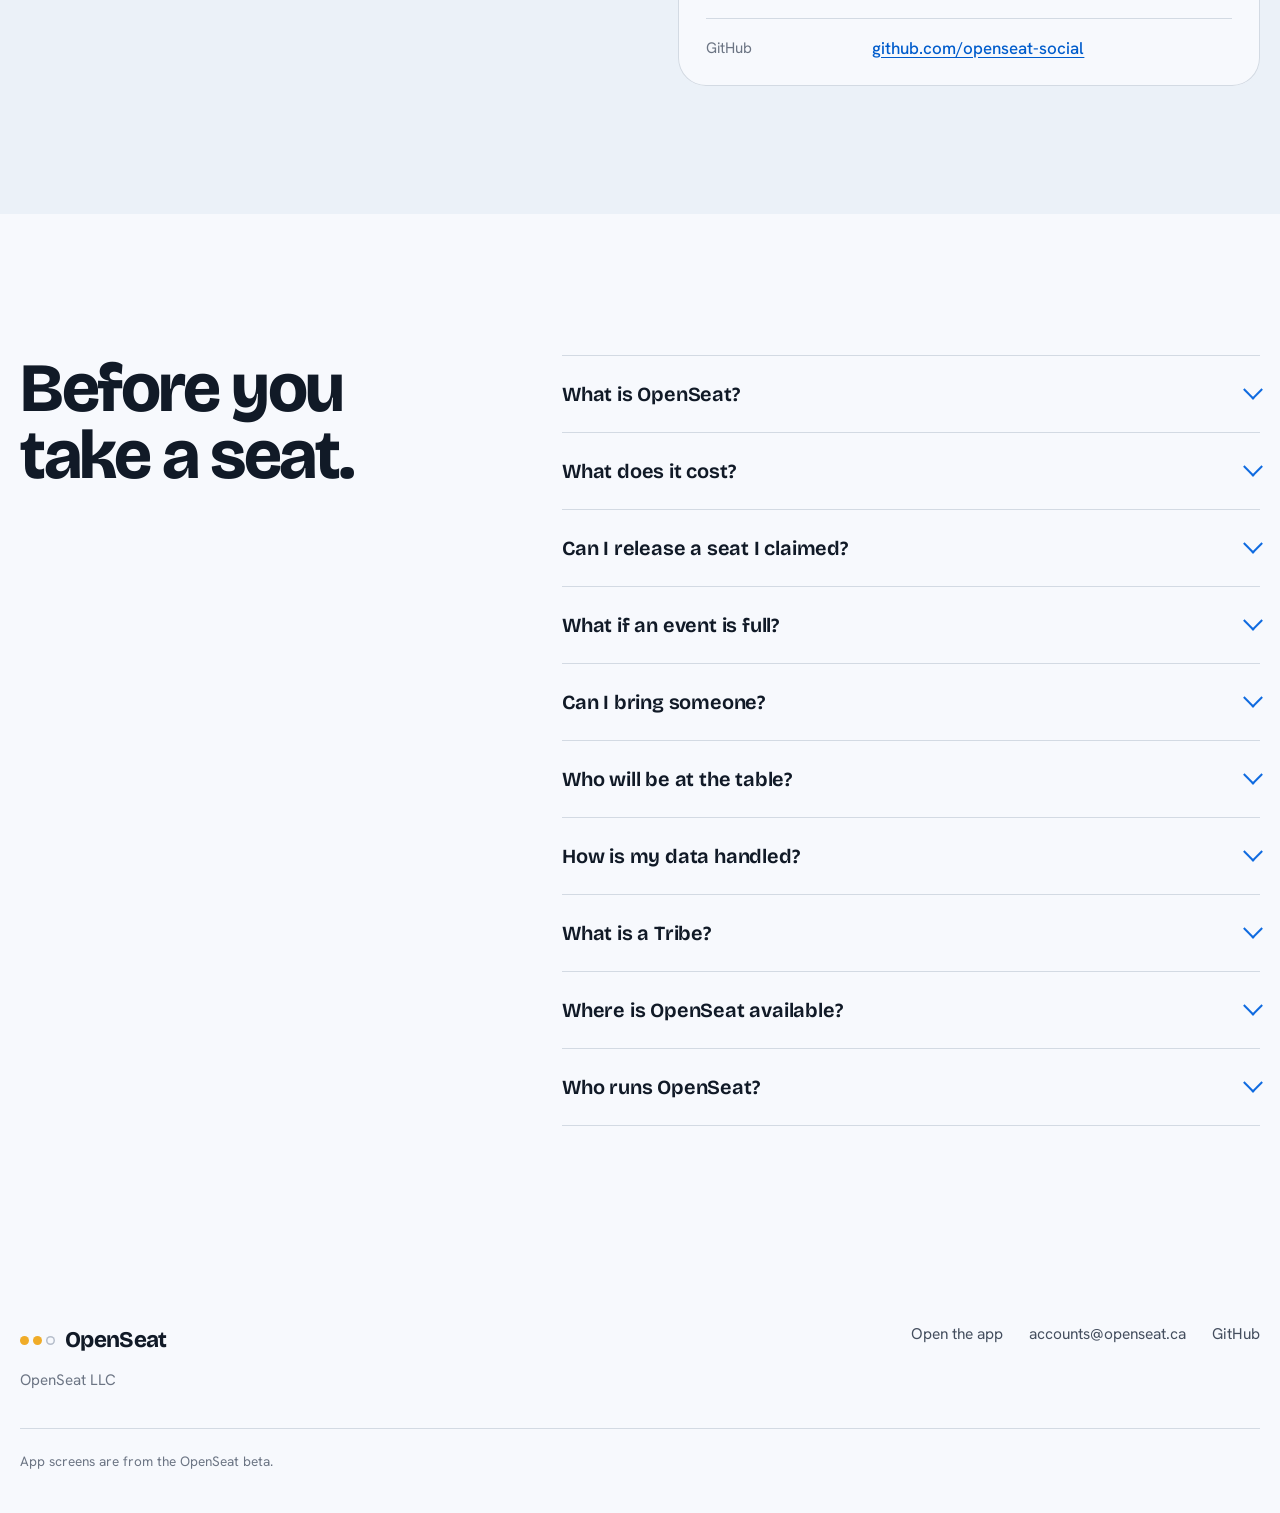
==== commit 91567a0e: "Lander: new title and description" ====
--- a/index.html
+++ b/index.html
@@ -3,8 +3,8 @@
 <head>
 <meta charset="utf-8">
 <meta name="viewport" content="width=device-width, initial-scale=1, viewport-fit=cover">
-<title>OpenSeat | Meet new people at a table</title>
-<meta name="description" content="Good places. New faces. OpenSeat is an app for meeting new people over food and drinks at real places. Find a table, claim a seat, or start your own. In beta.">
+<title>OpenSeat | You never know who you'll meet</title>
+<meta name="description" content="No swiping. No awkward invites. Just good places, new faces, and a seat with your name on it.">
 <link rel="canonical" href="https://openseat.ca/">
 <meta name="color-scheme" content="light dark">
 <meta name="theme-color" content="#f6f8fc" media="(prefers-color-scheme: light)">
@@ -12,8 +12,8 @@
 <meta property="og:type" content="website">
 <meta property="og:site_name" content="OpenSeat">
 <meta property="og:url" content="https://openseat.ca/">
-<meta property="og:title" content="OpenSeat | Meet new people at a table">
-<meta property="og:description" content="Good places. New faces. An app for meeting new people over food and drinks at real places.">
+<meta property="og:title" content="You never know who you'll meet.">
+<meta property="og:description" content="No swiping. No awkward invites. Just good places, new faces, and a seat with your name on it.">
 <meta property="og:image" content="https://openseat.ca/assets/og-v5.jpg">
 <meta property="og:image:width" content="1200">
 <meta property="og:image:height" content="630">
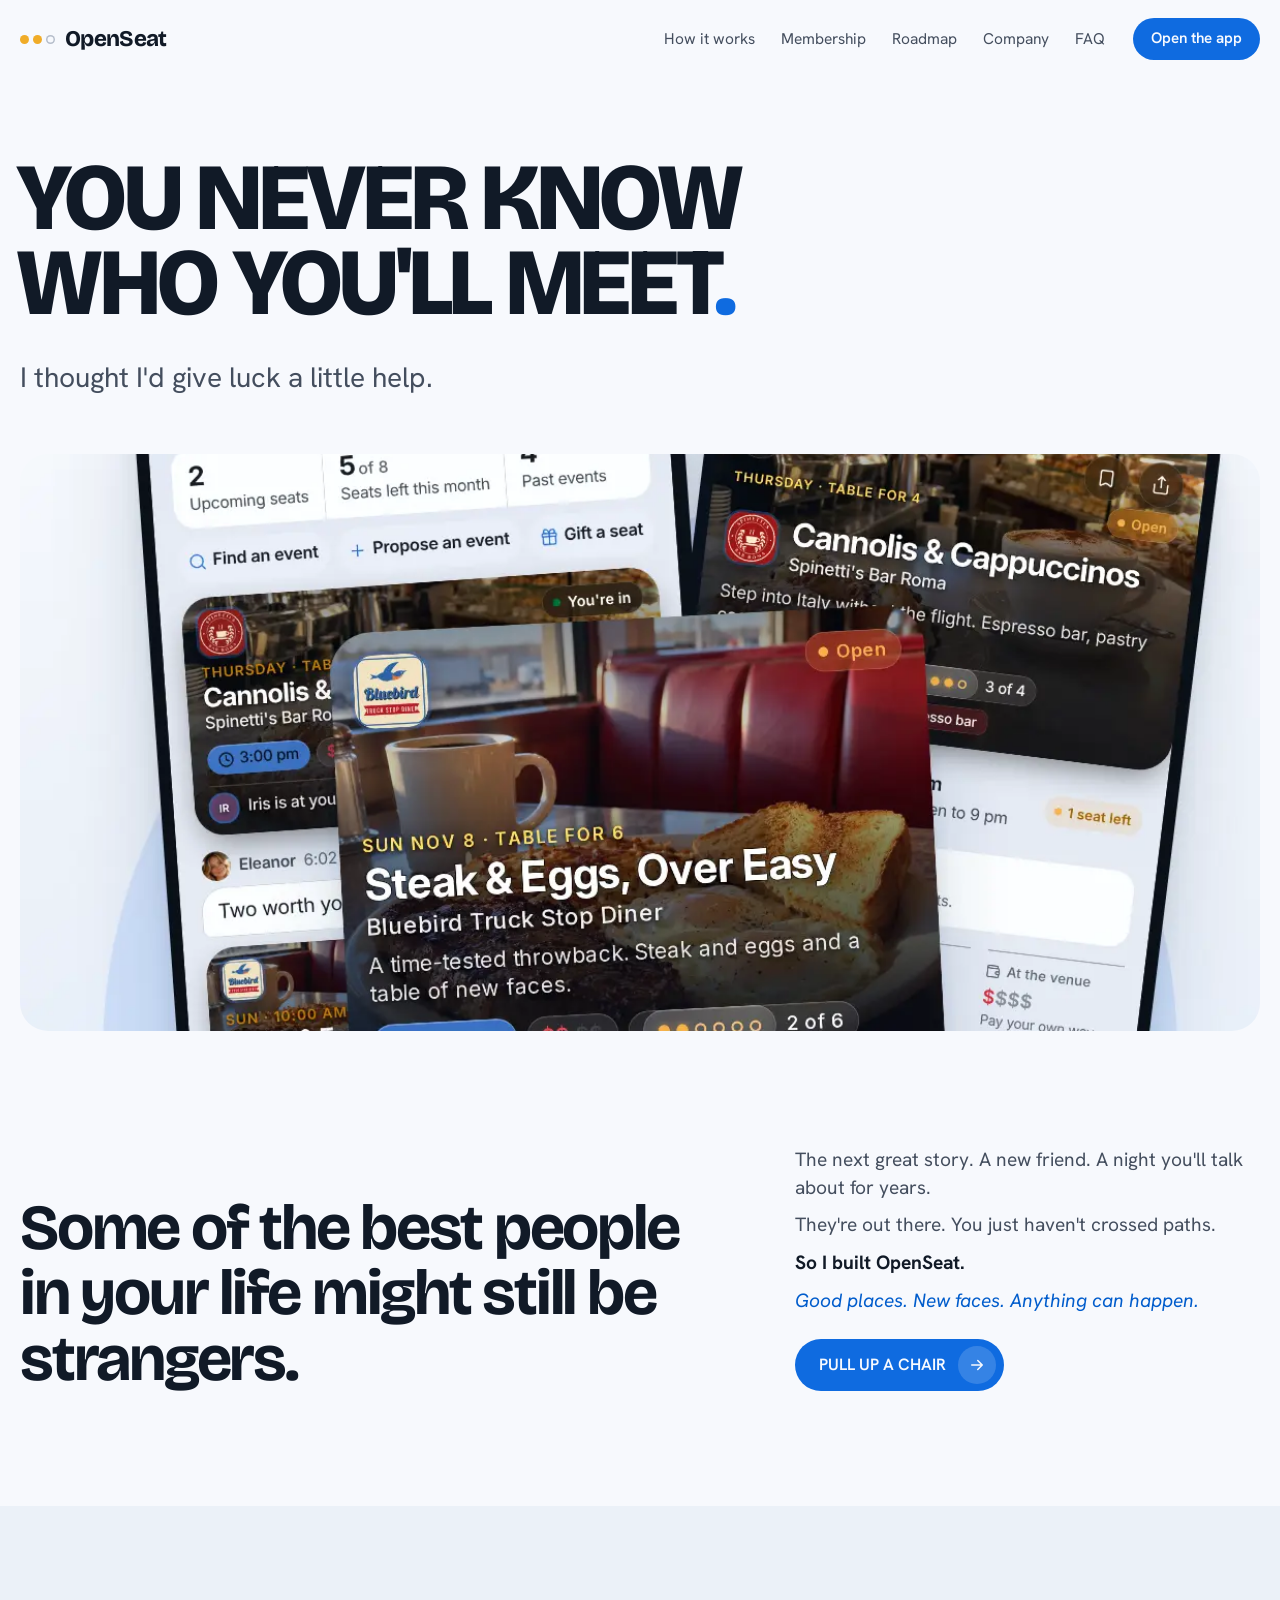
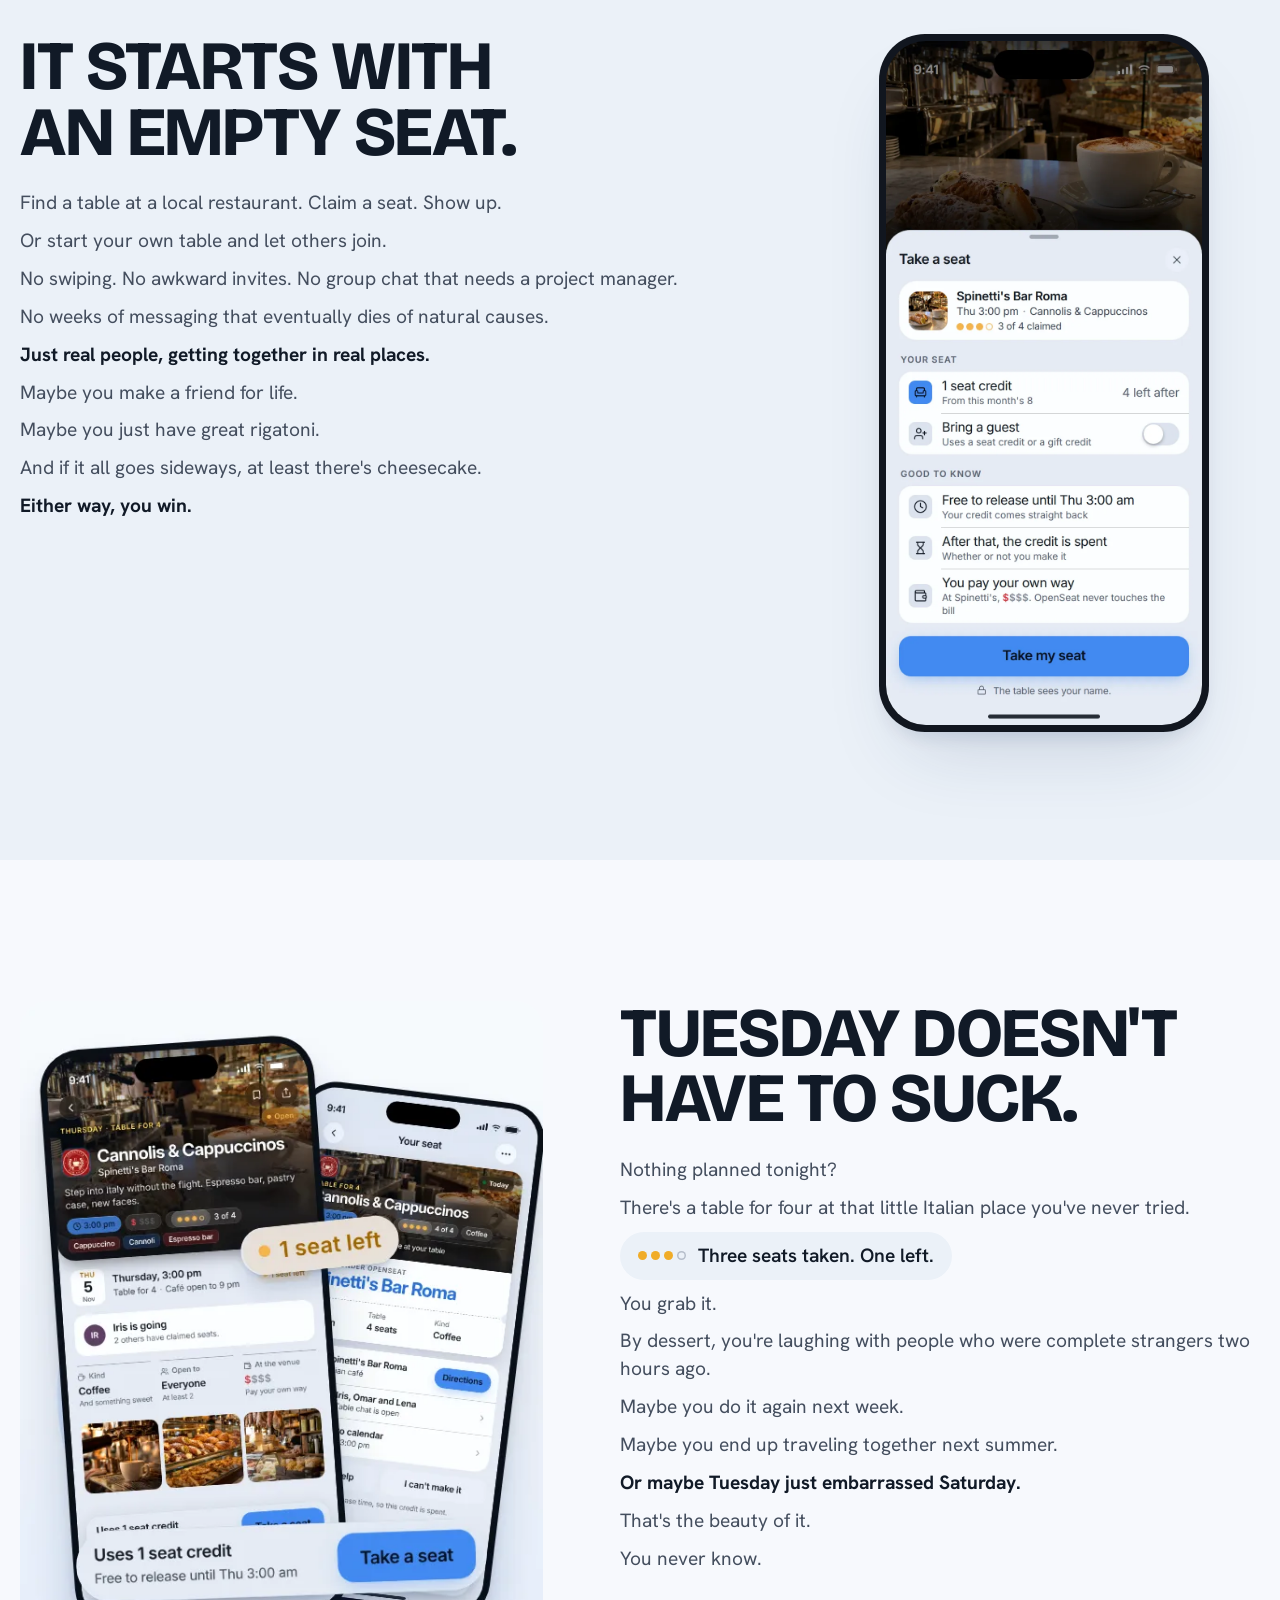
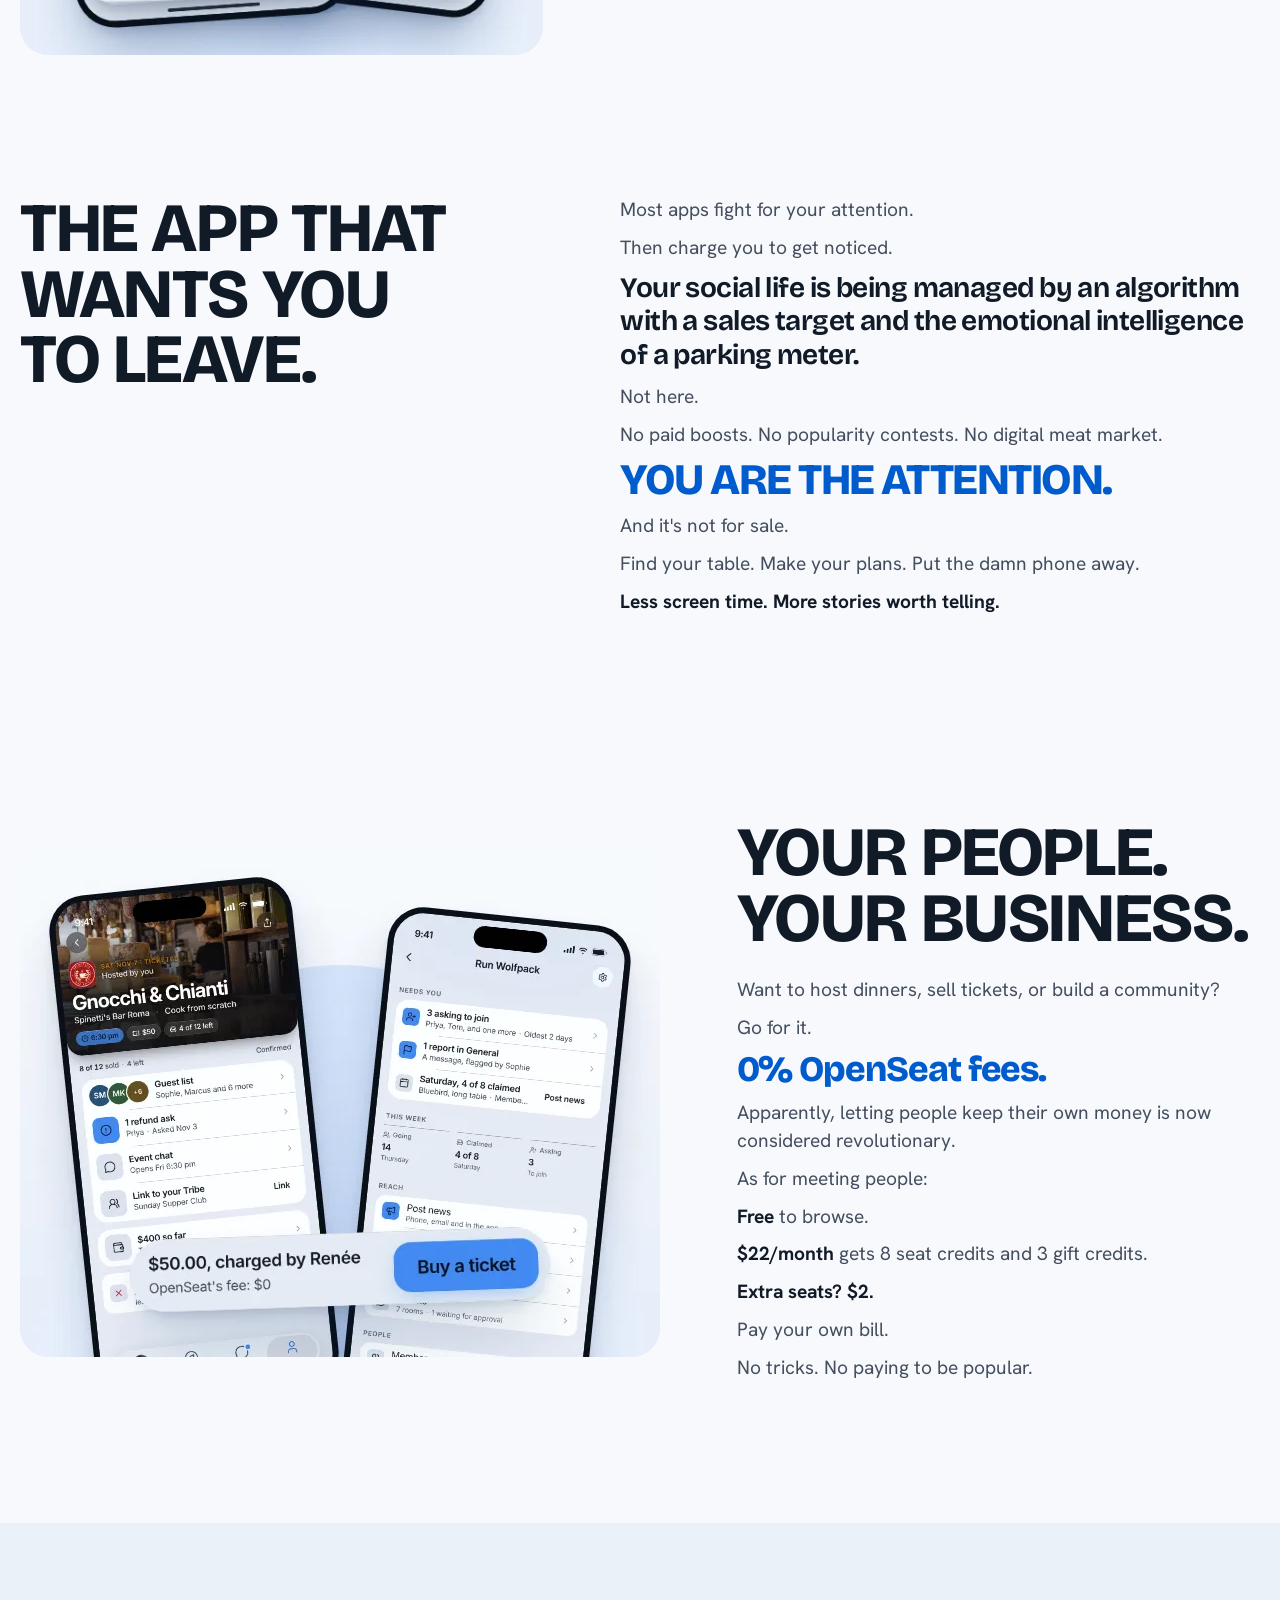
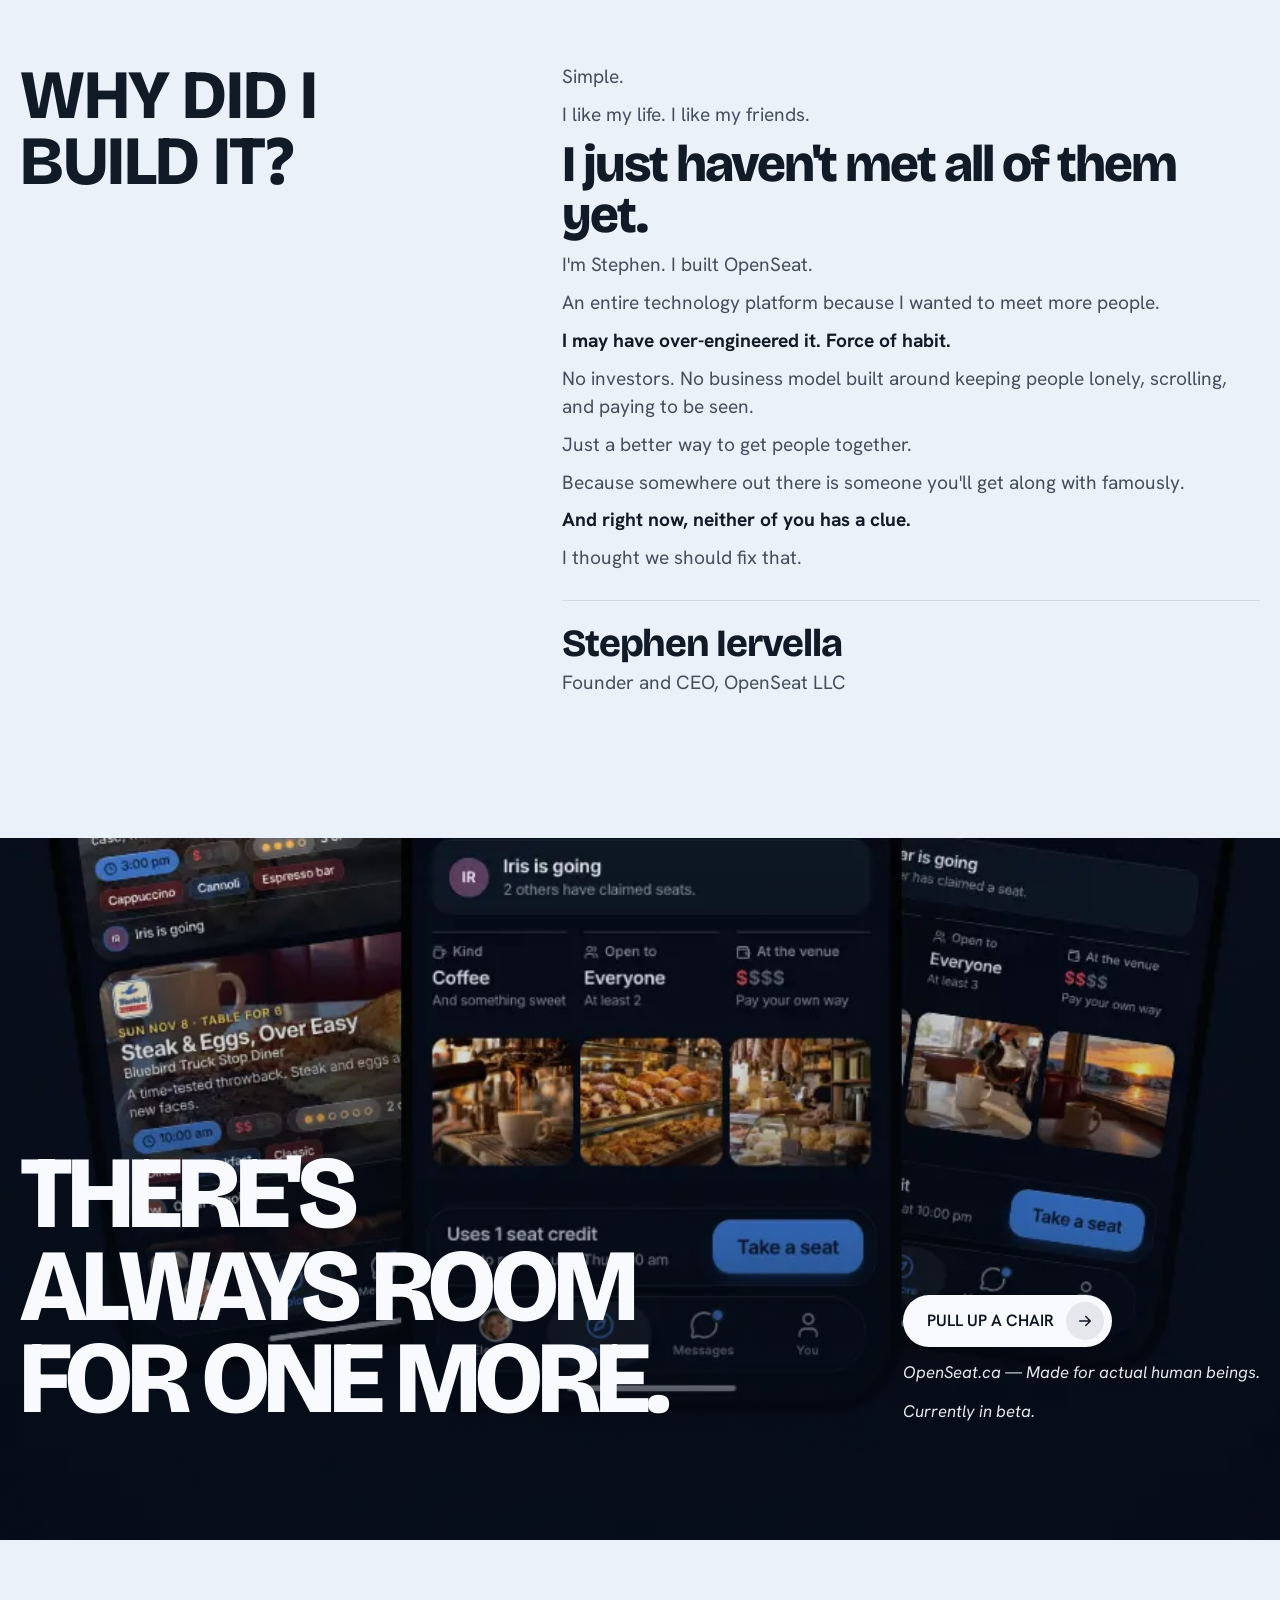
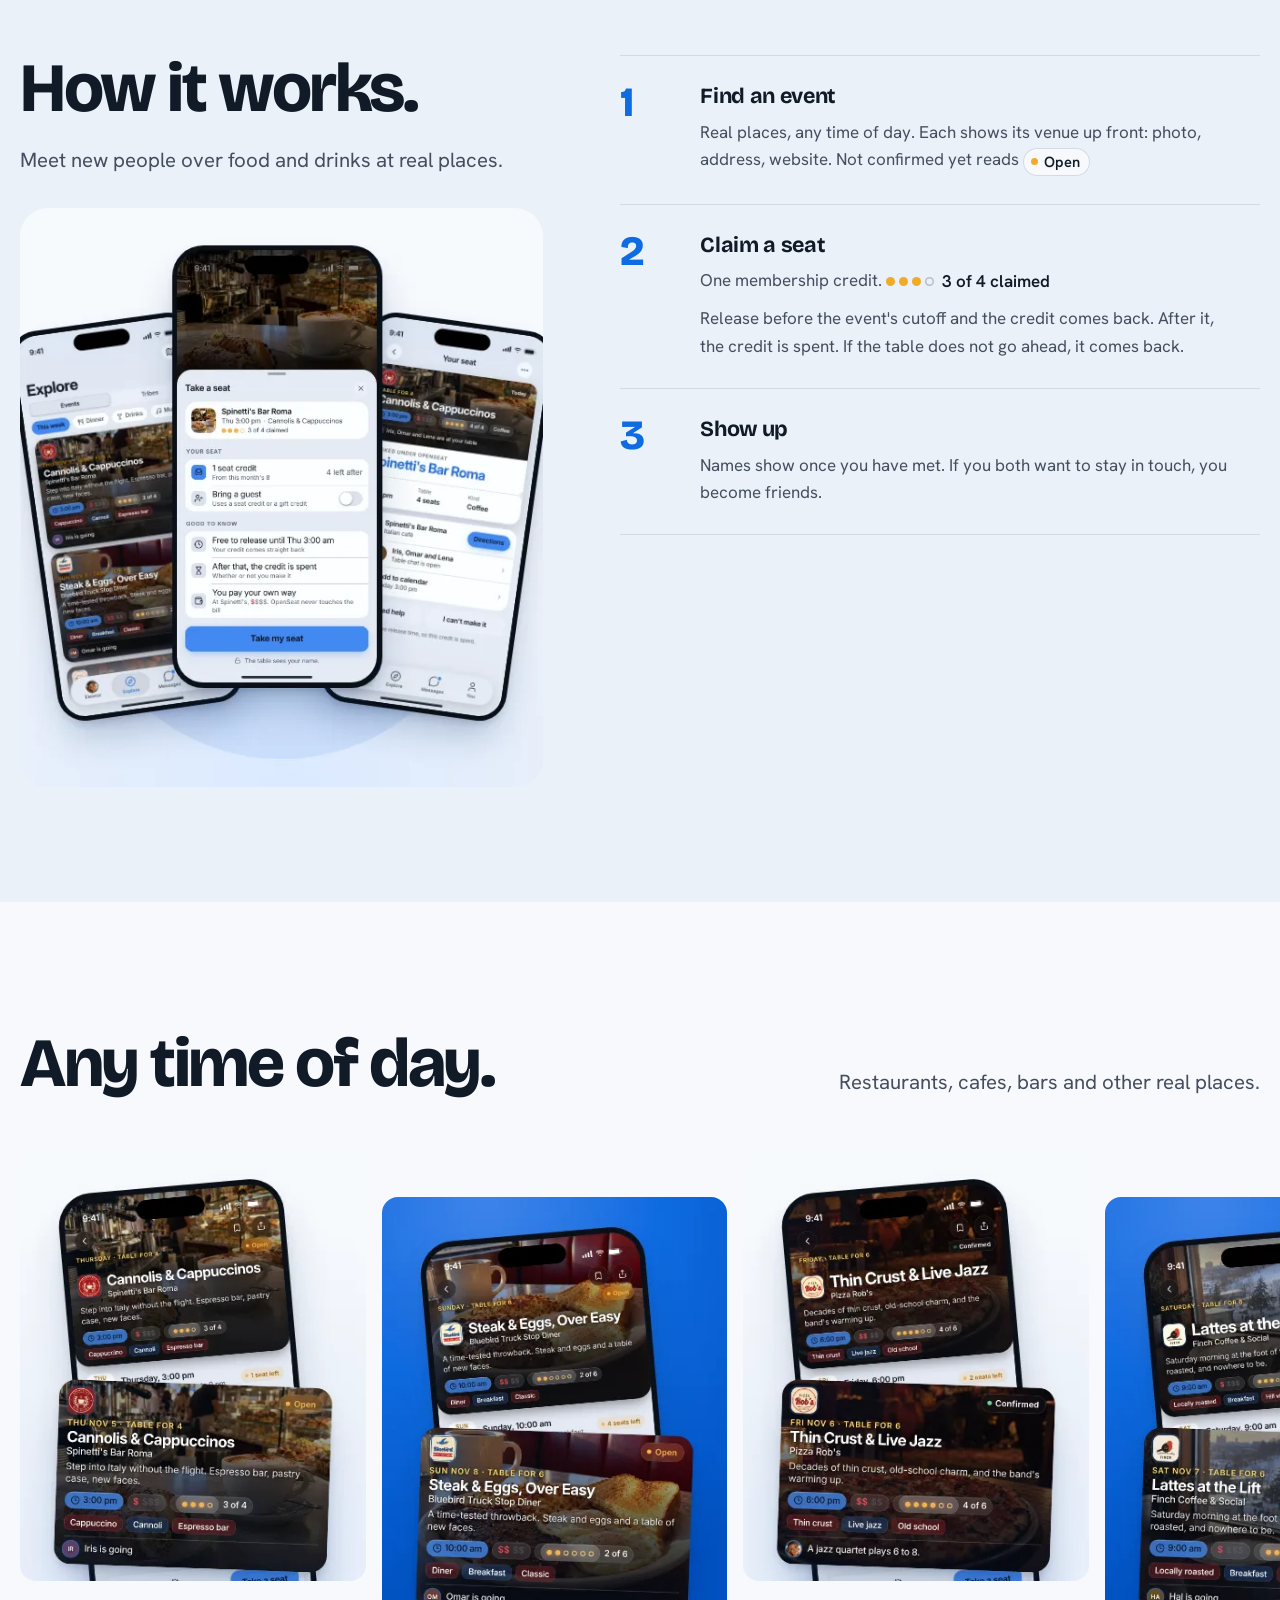
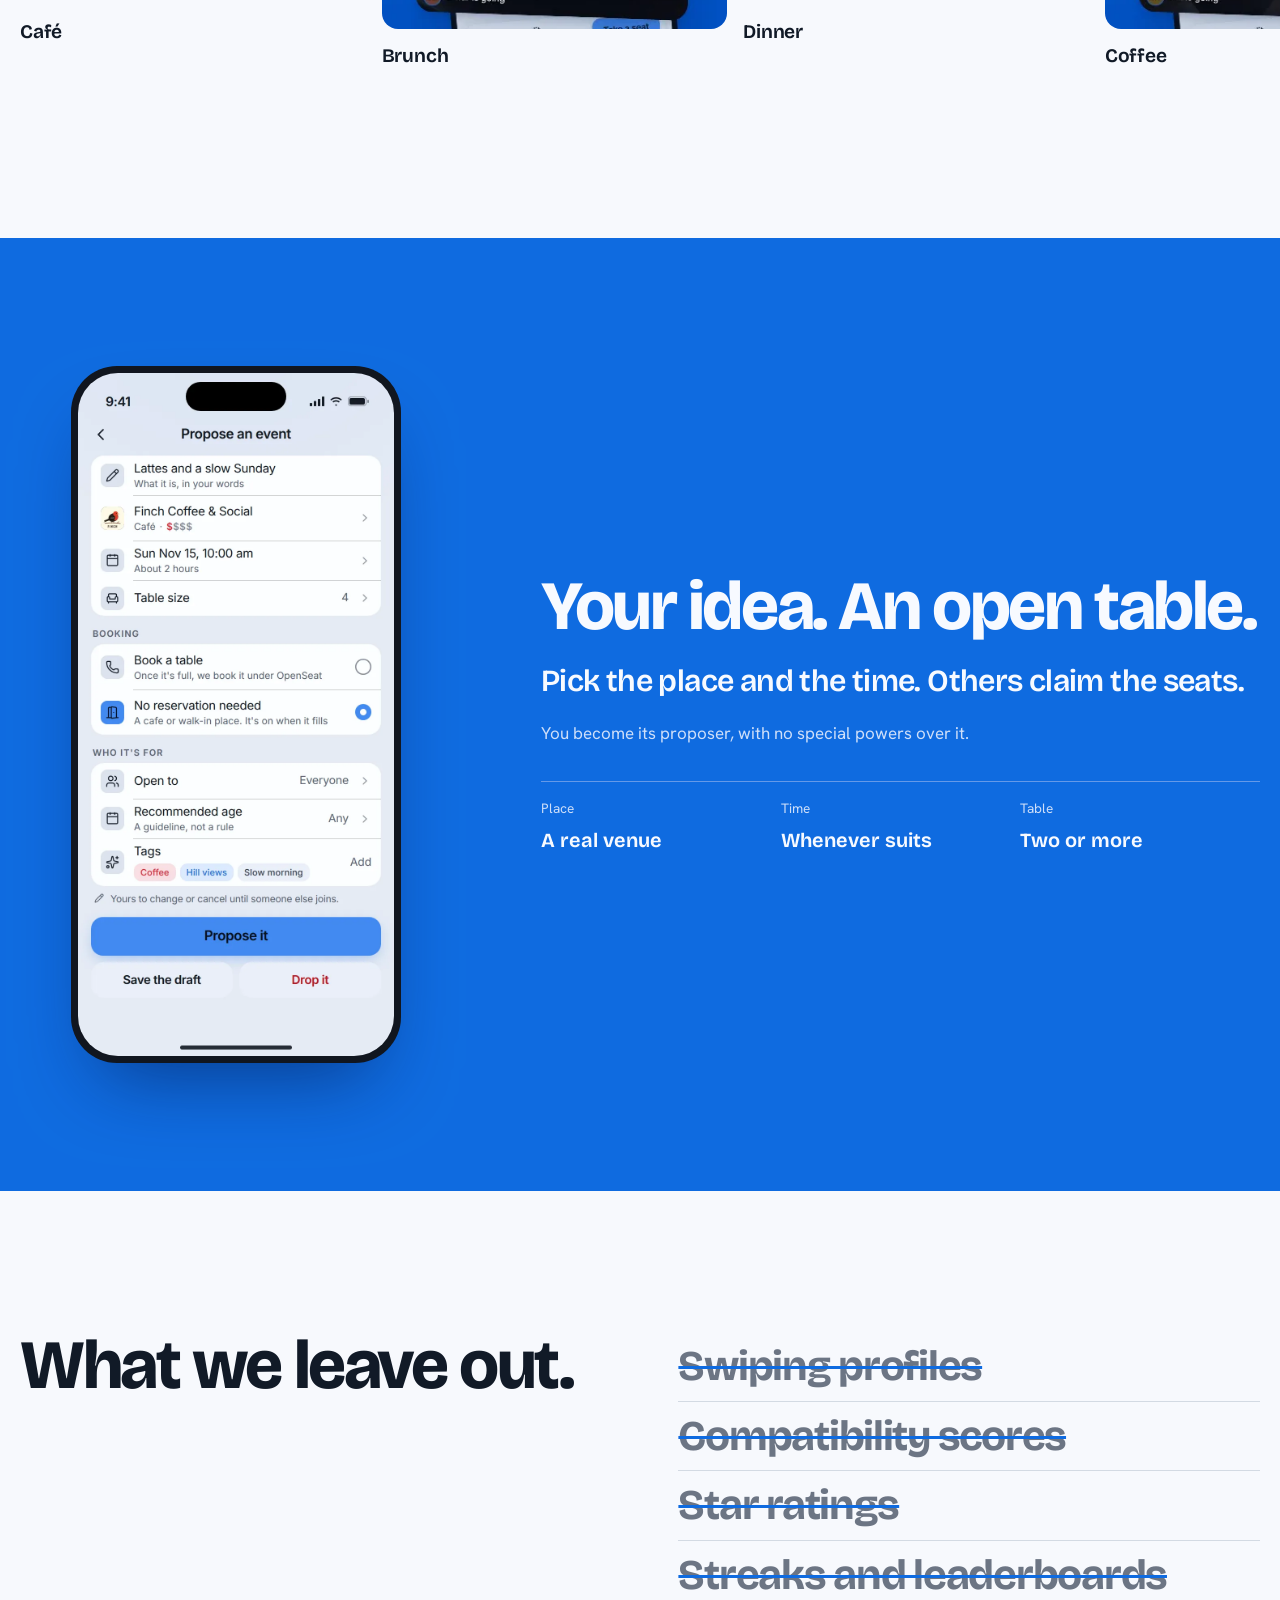
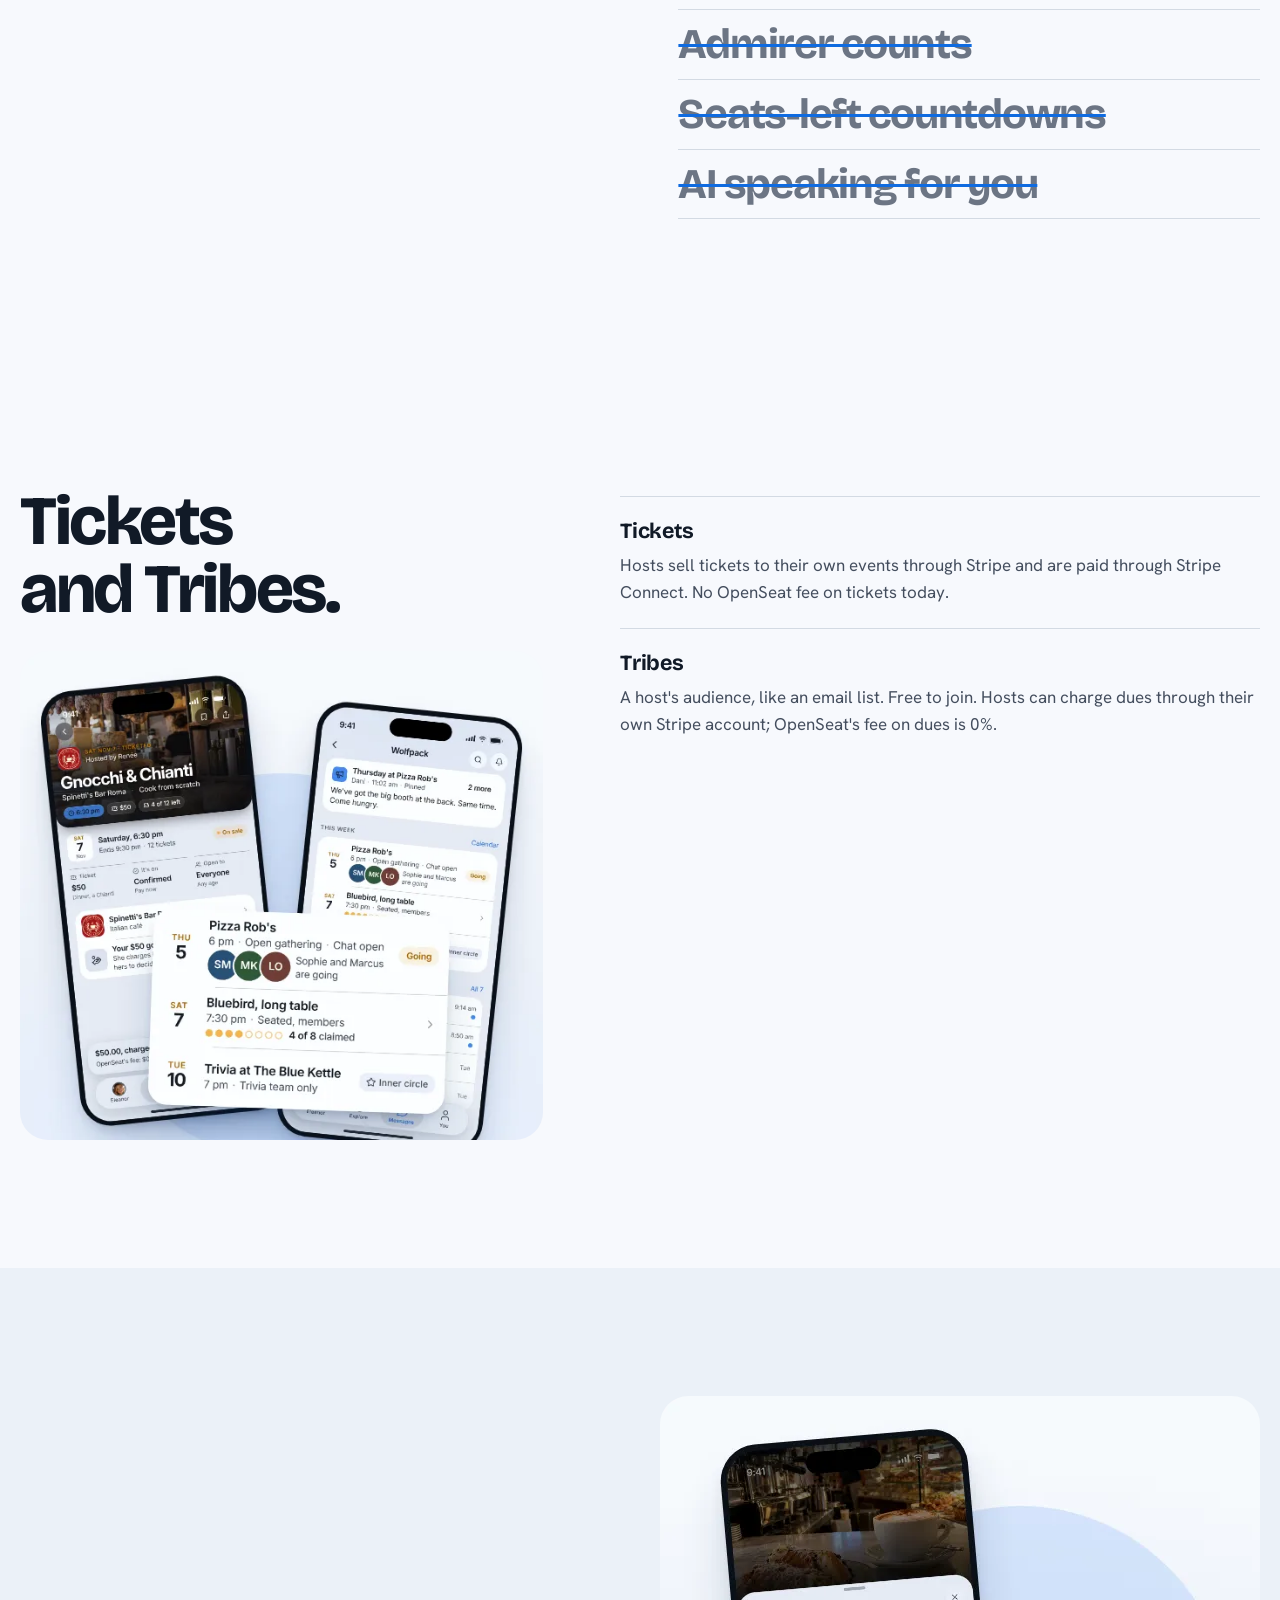
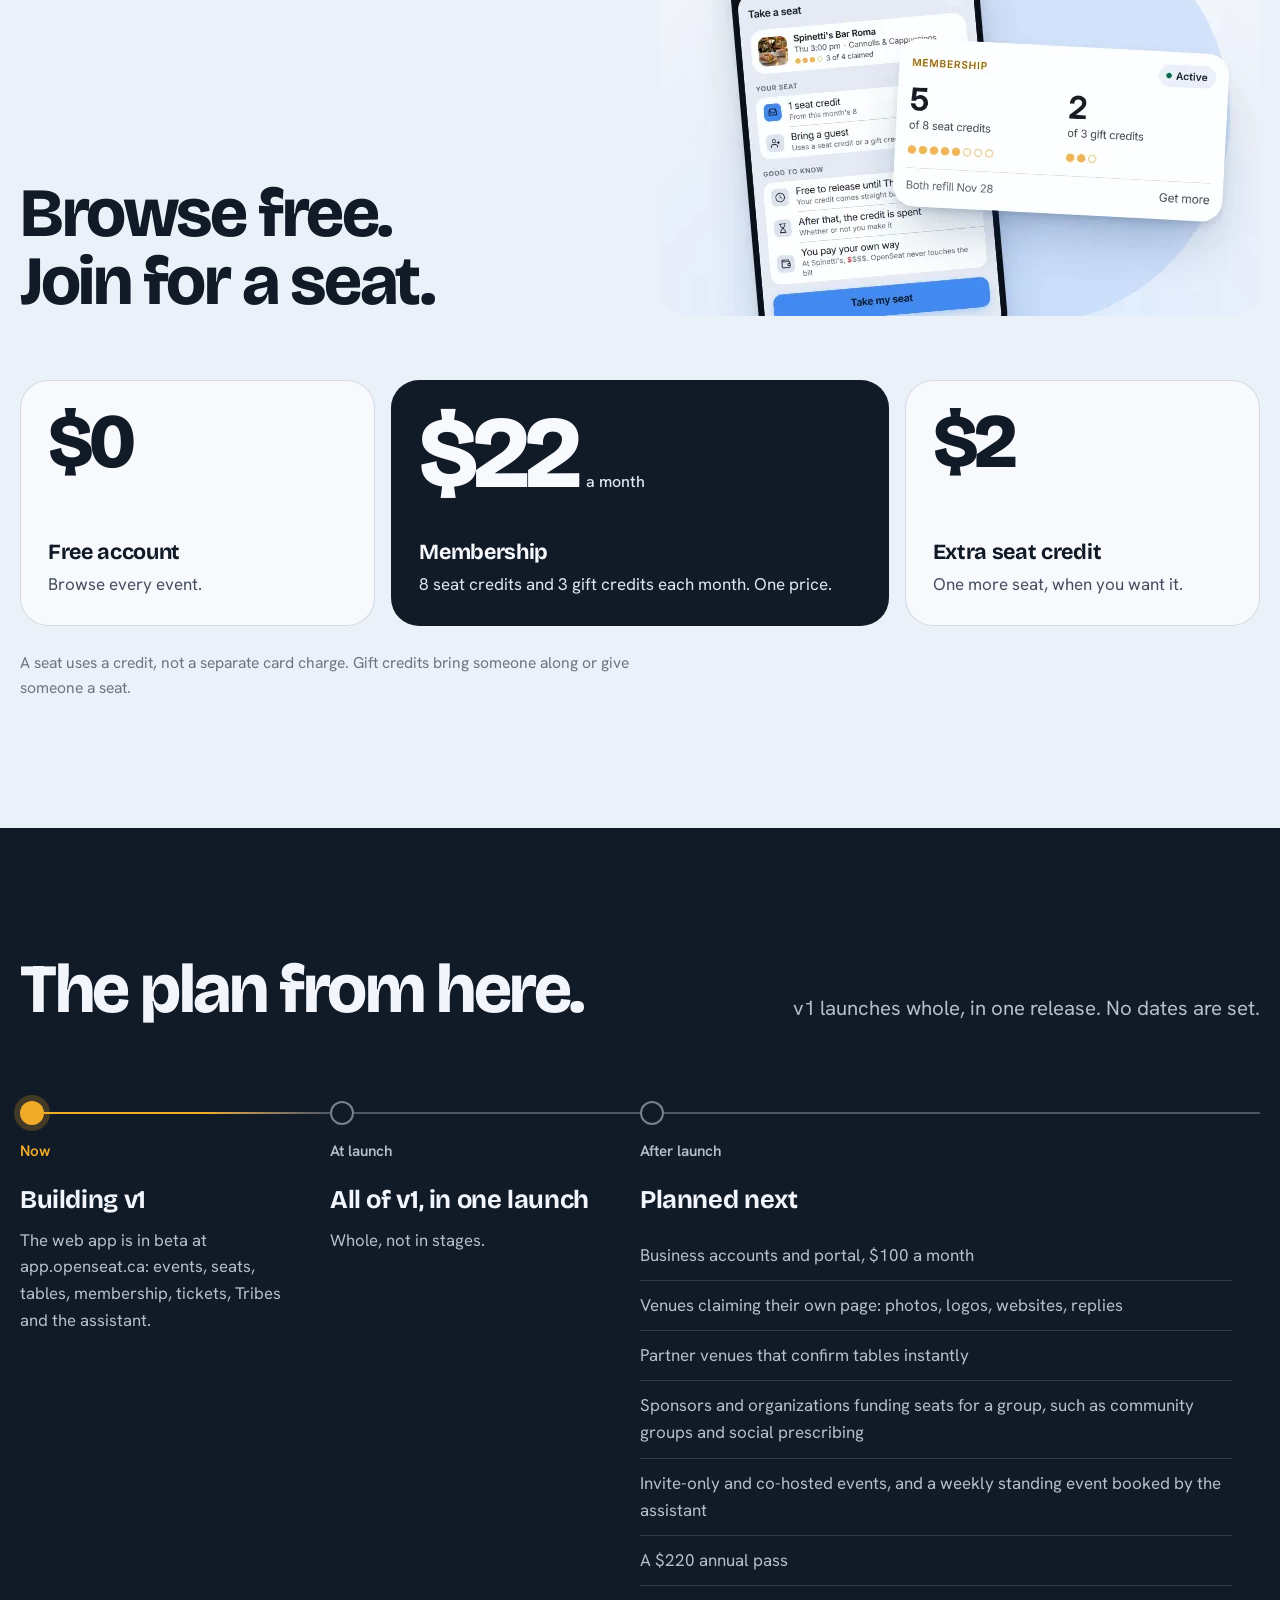
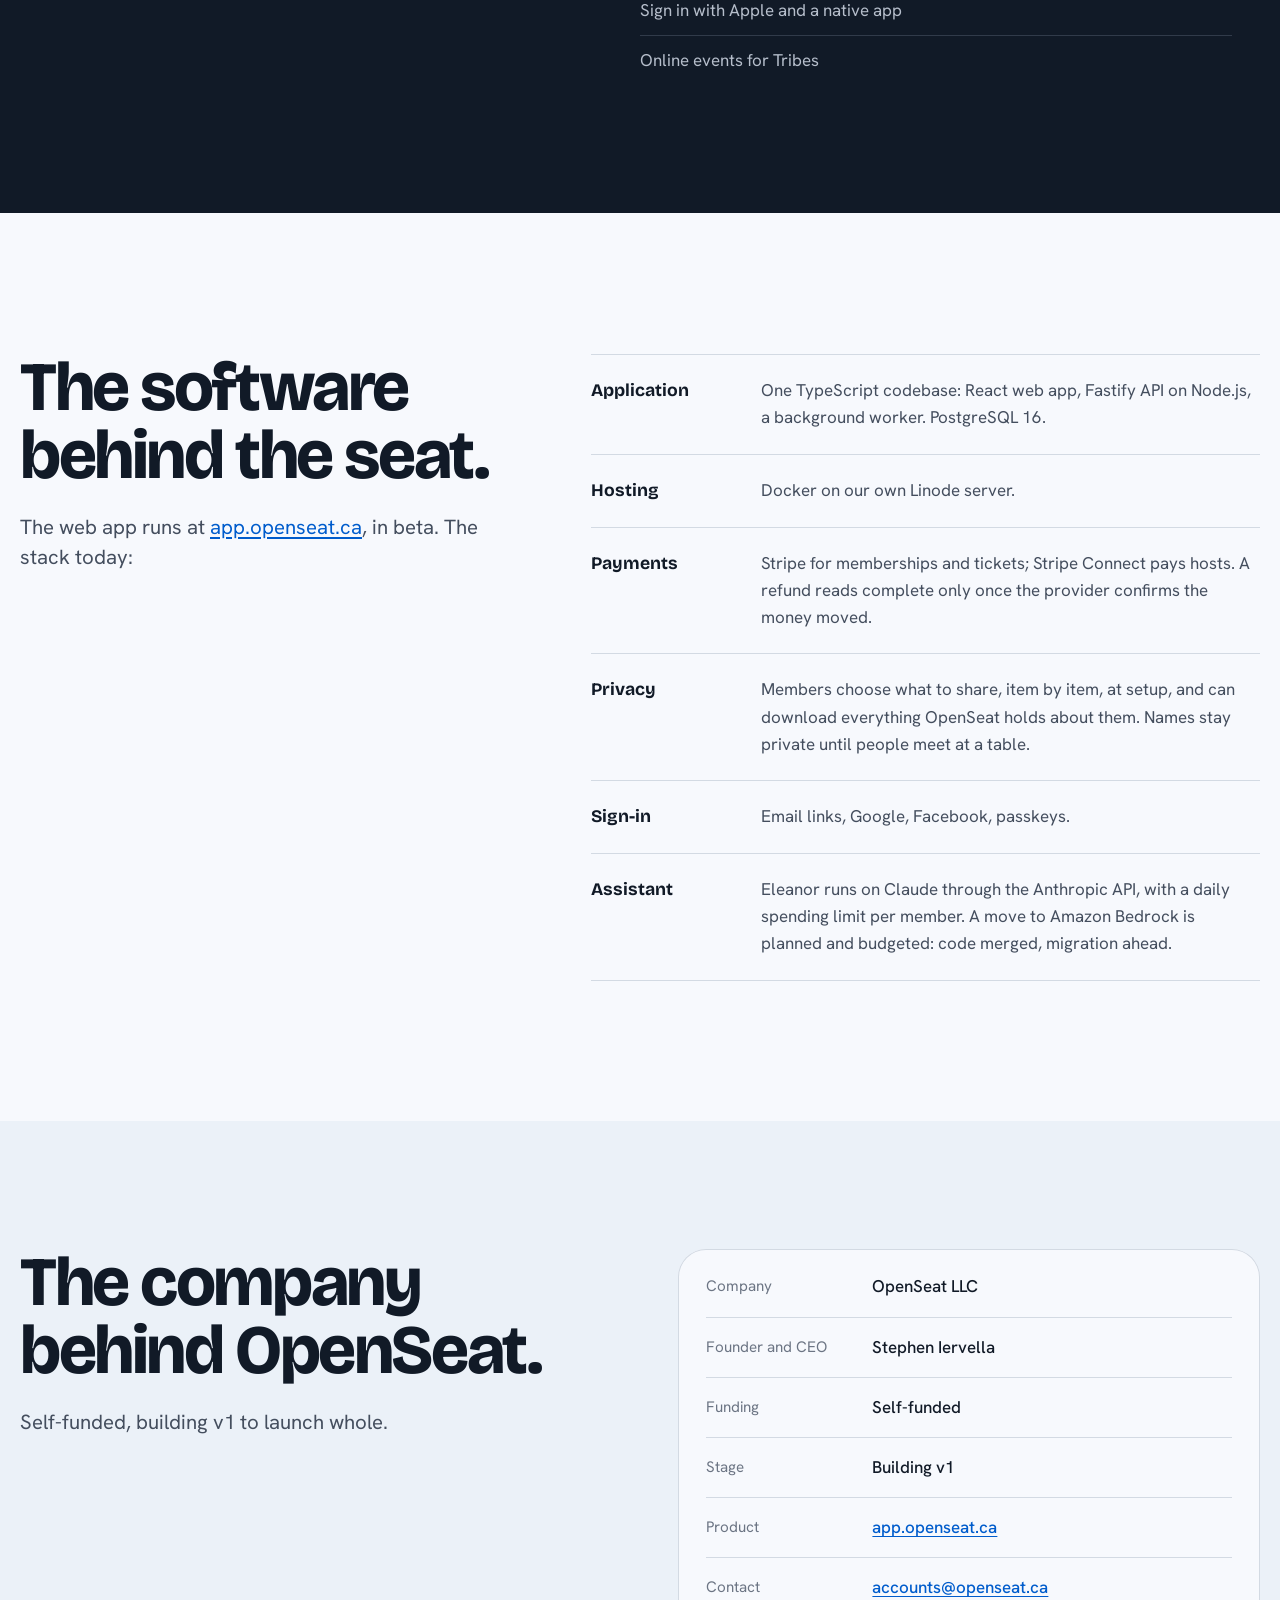
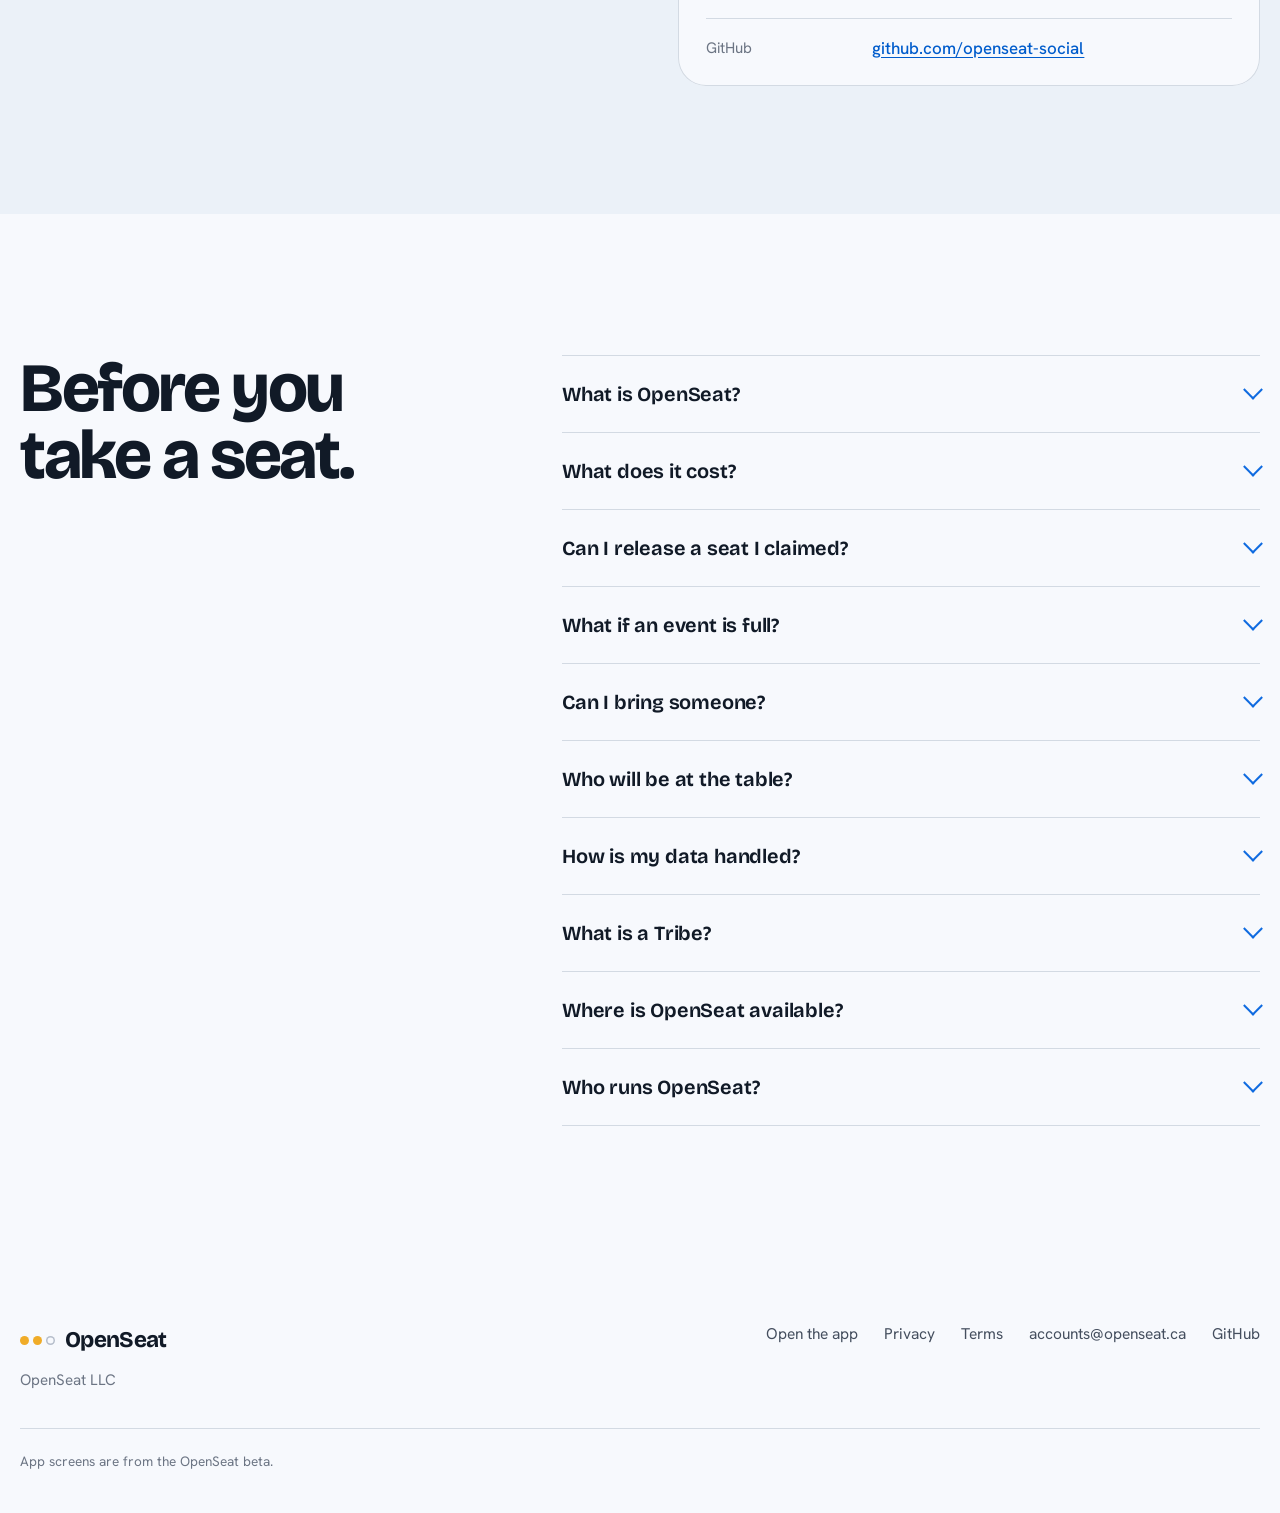
==== commit fdf66832: "Privacy Policy and Terms of Use" ====
--- a/index.html
+++ b/index.html
@@ -497,6 +497,8 @@
     </div>
     <nav class="foot-nav" aria-label="Footer">
       <a href="https://app.openseat.ca">Open the app</a>
+      <a href="privacy.html">Privacy</a>
+      <a href="terms.html">Terms</a>
       <a href="mailto:accounts@openseat.ca">accounts@openseat.ca</a>
       <a href="https://github.com/openseat-social">GitHub</a>
     </nav>
--- a/site.css
+++ b/site.css
@@ -441,6 +441,27 @@
 .close-inner { padding-block: clamp(64px, 9vw, 120px); display: flex; flex-wrap: wrap; align-items: end; justify-content: space-between; gap: 28px; }
 .close-title { font-family: var(--display); font-weight: 800; font-size: clamp(3rem, 8vw, 7.4rem); line-height: 0.9; letter-spacing: -0.05em; max-width: 11ch; }
 
+/* legal pages: privacy.html, terms.html */
+.top-cta { margin-left: auto; }
+.legal { padding-block: clamp(48px, 7vw, 110px) clamp(72px, 9vw, 140px); }
+.legal-grid { display: grid; grid-template-columns: minmax(0, 0.7fr) minmax(0, 1.3fr); gap: clamp(40px, 6vw, 96px); align-items: start; }
+.legal-head { display: grid; gap: 18px; position: sticky; top: 32px; }
+.legal-meta { color: var(--ink-3); font-size: 0.95rem; }
+.legal-toc { display: grid; gap: 6px; font-size: 0.95rem; }
+.legal-toc a { color: var(--ink-2); text-decoration: none; }
+.legal-toc a:hover { color: var(--ink); text-decoration: underline; text-underline-offset: 3px; }
+.legal-body { max-width: 68ch; }
+.legal-body section { padding-block: 26px; border-top: 1px solid var(--line); scroll-margin-top: 24px; }
+.legal-body section:last-child { border-bottom: 1px solid var(--line); }
+.legal-body h2 { font-family: var(--display); font-weight: 700; font-size: 1.45rem; letter-spacing: -0.015em; line-height: 1.15; margin-bottom: 12px; }
+.legal-body p, .legal-body li { color: var(--ink-2); }
+.legal-body p + p, .legal-body p + ul, .legal-body ul + p { margin-top: 12px; }
+.legal-body ul { display: grid; gap: 8px; }
+.legal-body li { padding-left: 18px; position: relative; }
+.legal-body li::before { content: ""; position: absolute; left: 2px; top: 0.7em; width: 6px; height: 6px; border-radius: 50%; background: var(--amber); }
+.legal-body strong { color: var(--ink); font-weight: 600; }
+.legal-body a { color: var(--blue-ink); text-underline-offset: 3px; overflow-wrap: anywhere; }
+
 /* footer */
 .foot { padding-block: 56px 40px; }
 .foot-grid { display: flex; flex-wrap: wrap; justify-content: space-between; gap: 28px; align-items: start; }
@@ -477,6 +498,8 @@
   .story-photo, .struck { position: static; }
   .story-photo { max-width: 560px; }
   .how-phone, .out-grid > div, .tech-grid > div, .faq-grid > .h2 { position: static; }
+  .legal-grid { grid-template-columns: minmax(0, 1fr); }
+  .legal-head { position: static; }
   .start-phone { order: 2; }
   .road-cols { grid-template-columns: minmax(0, 1fr); gap: 40px; }
   .road-col { padding-left: 40px; padding-right: 0; }
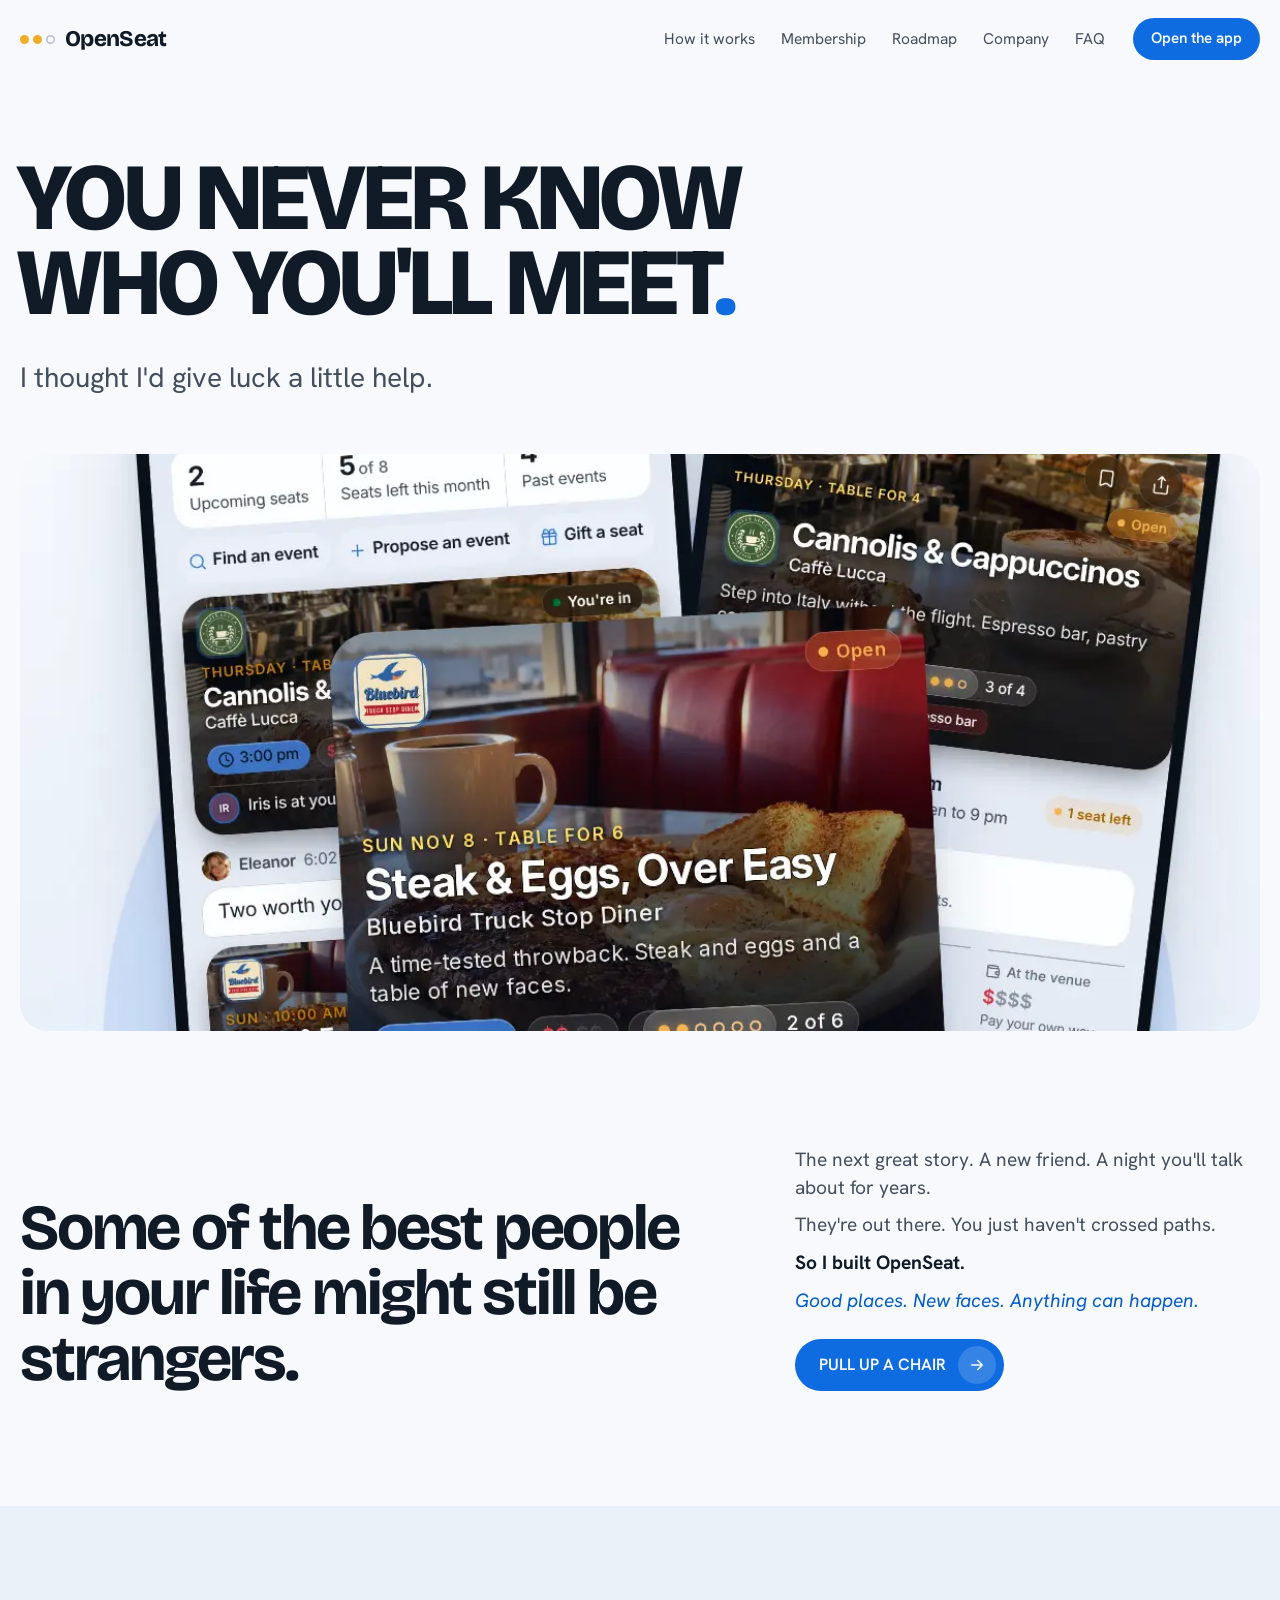
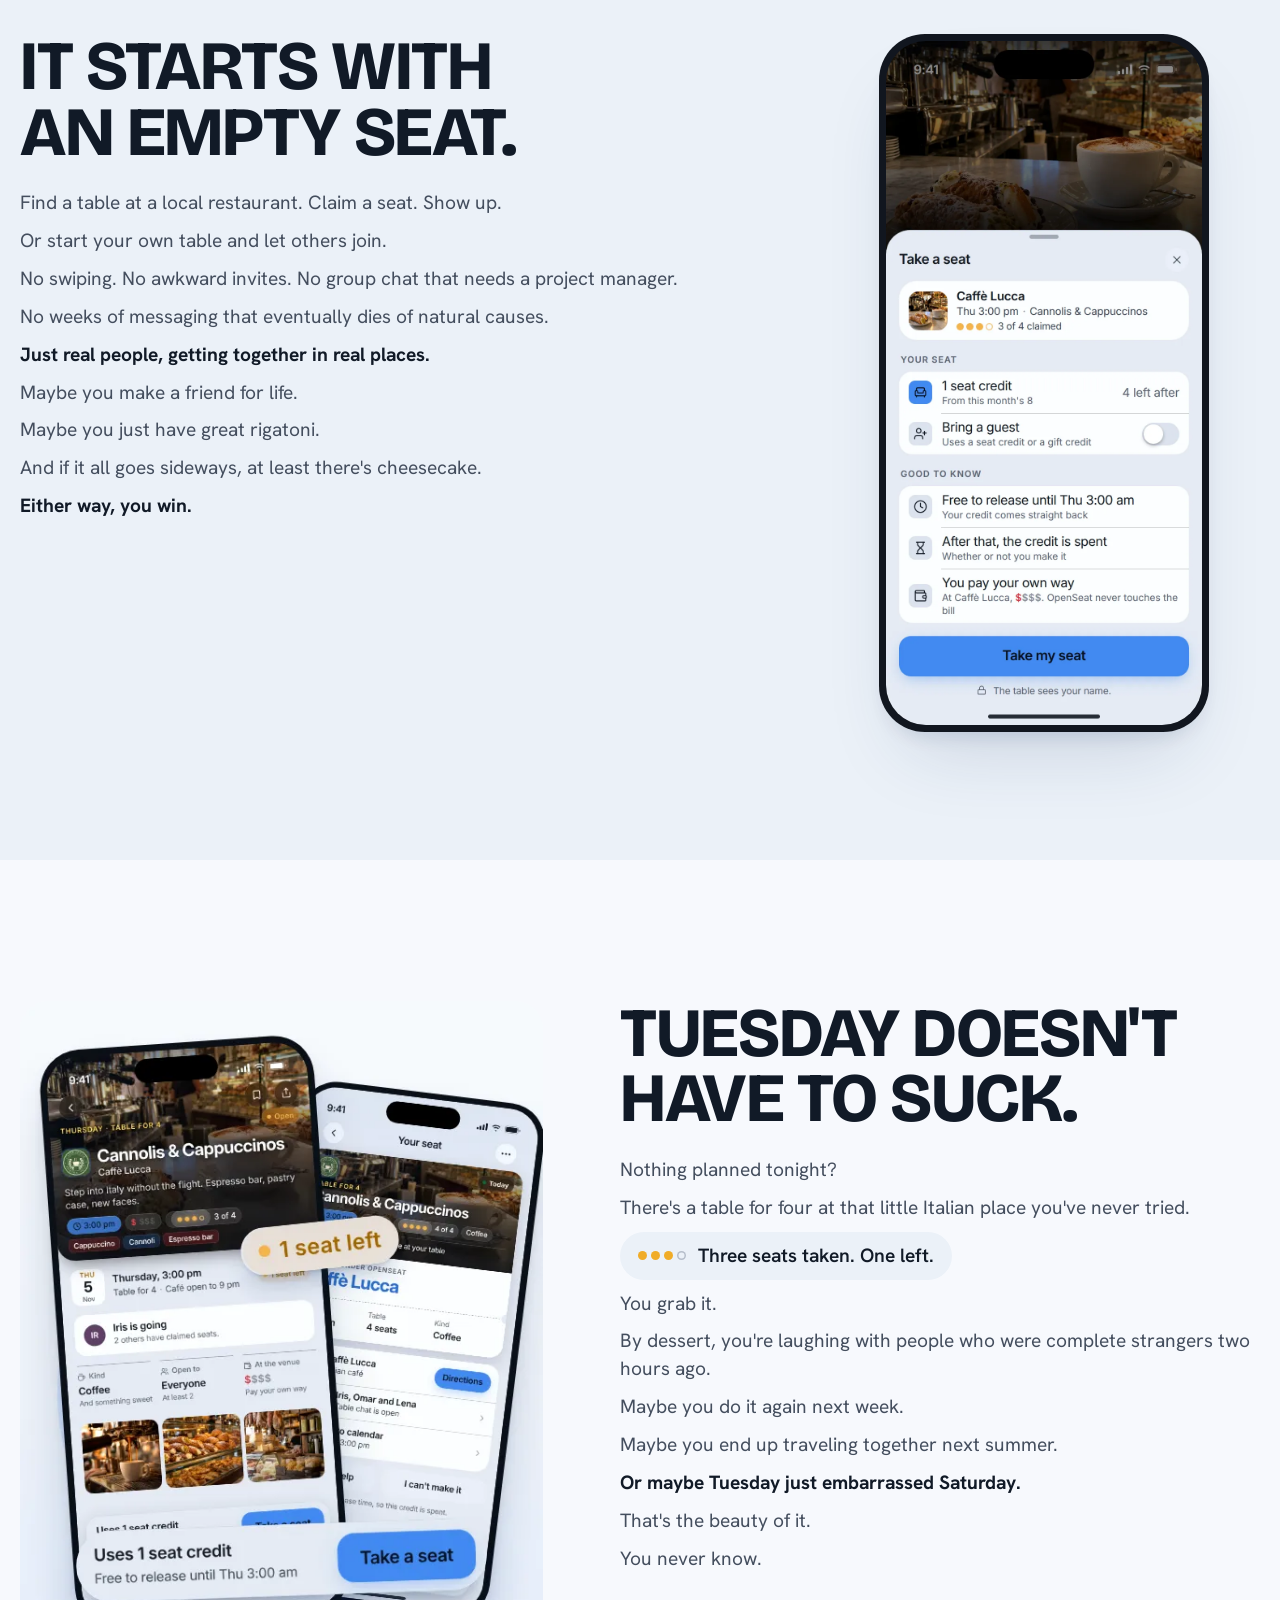
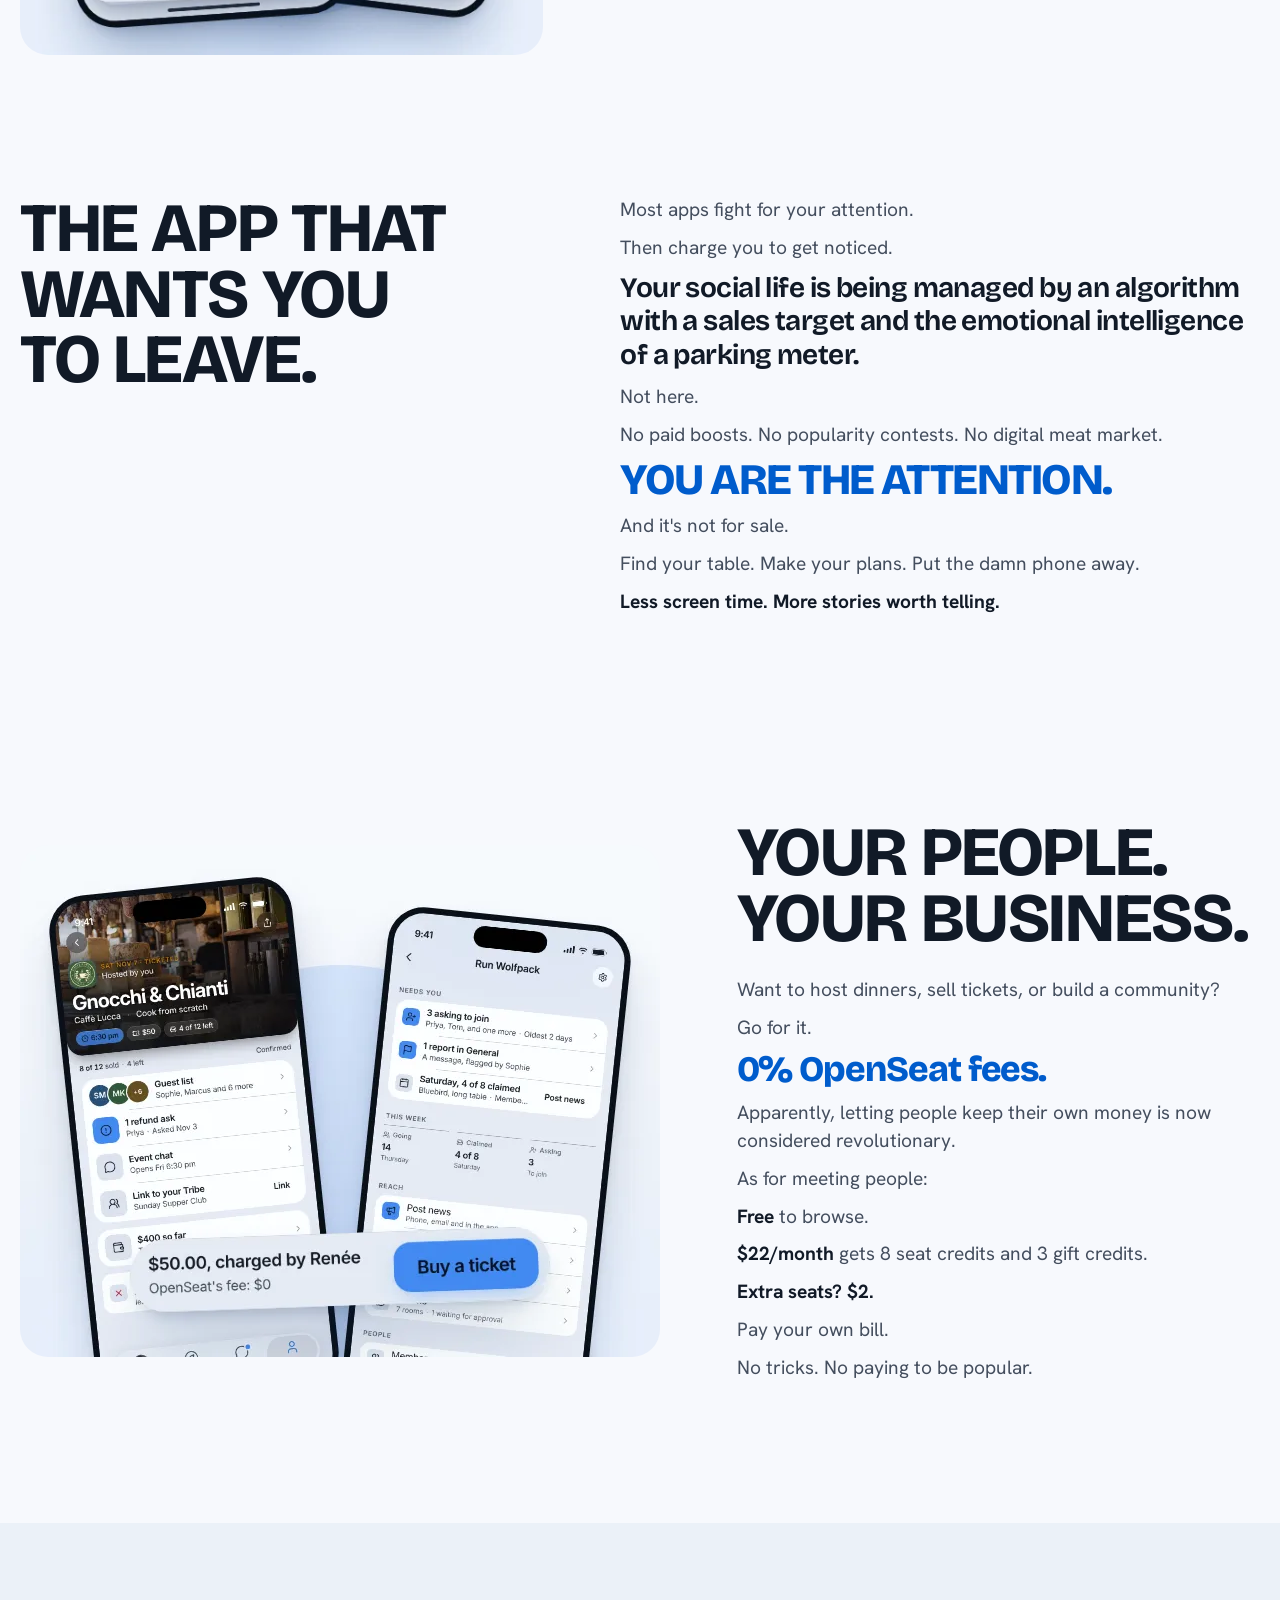
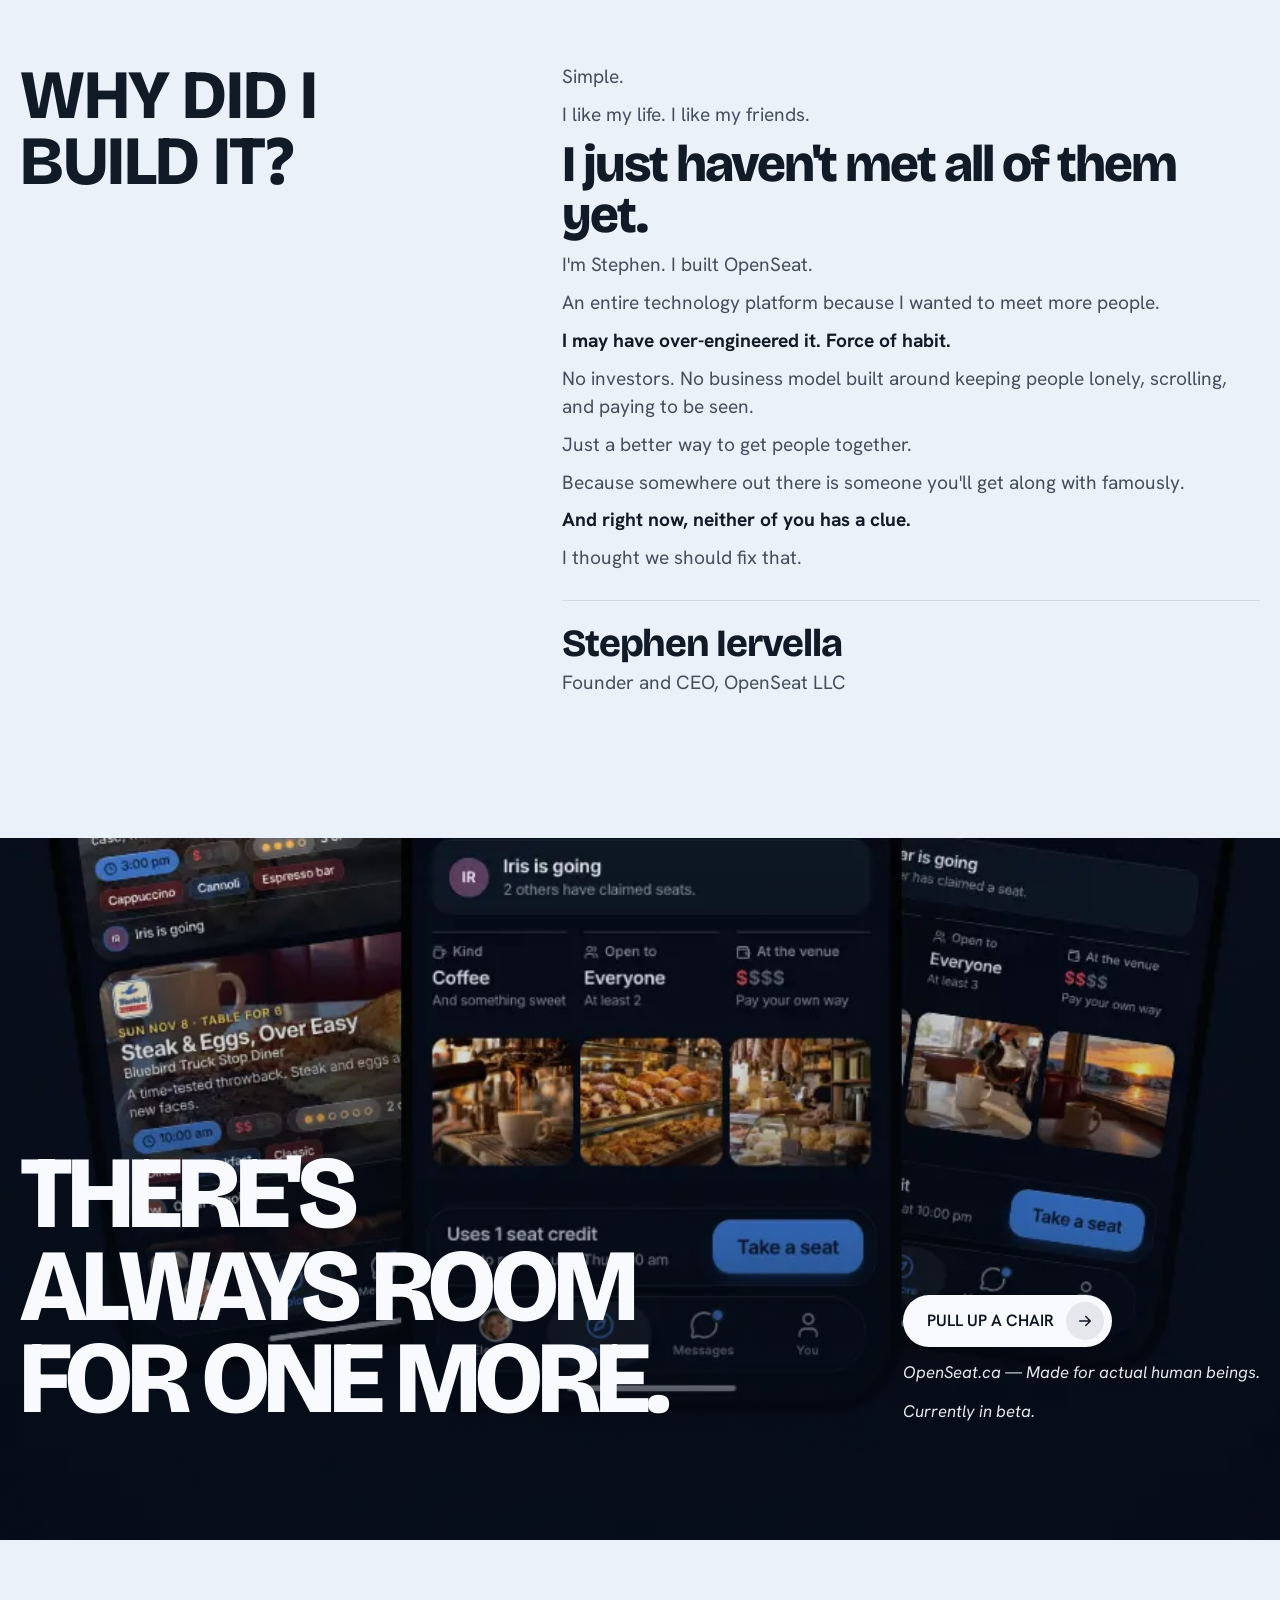
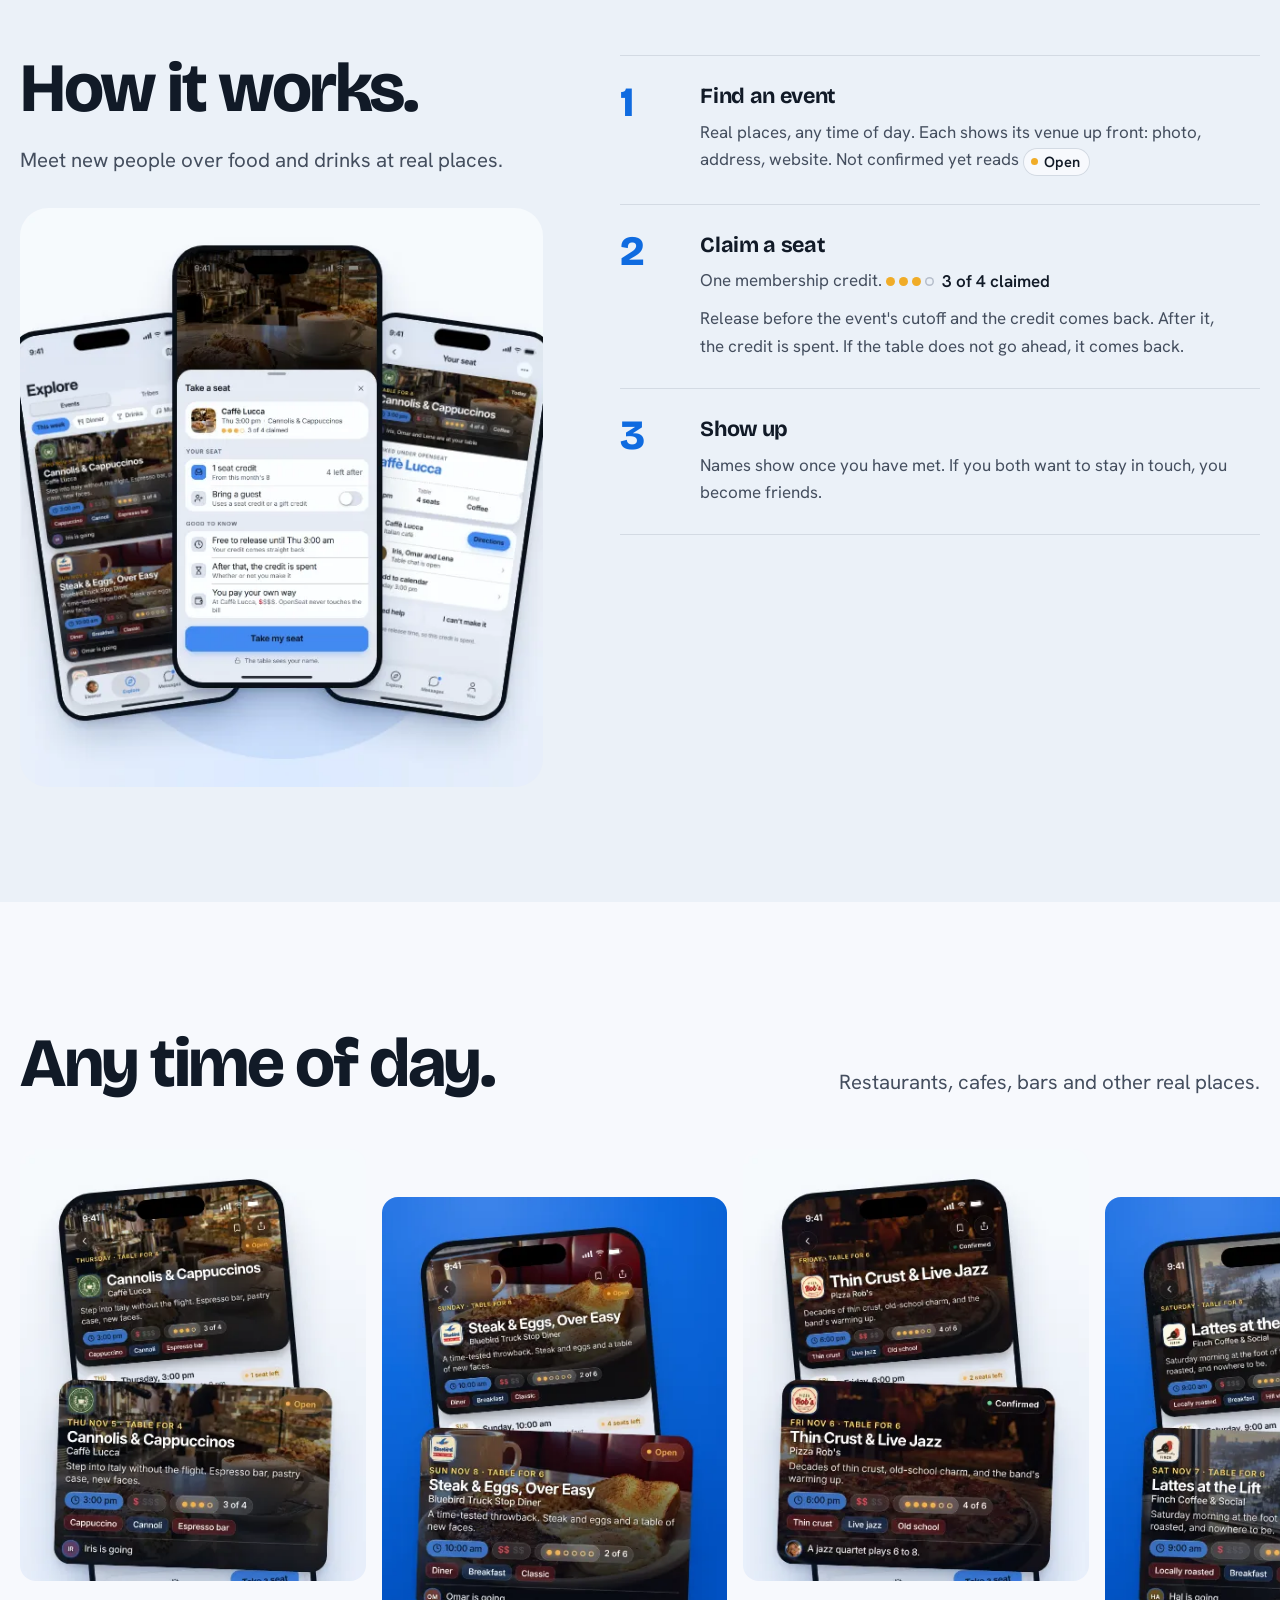
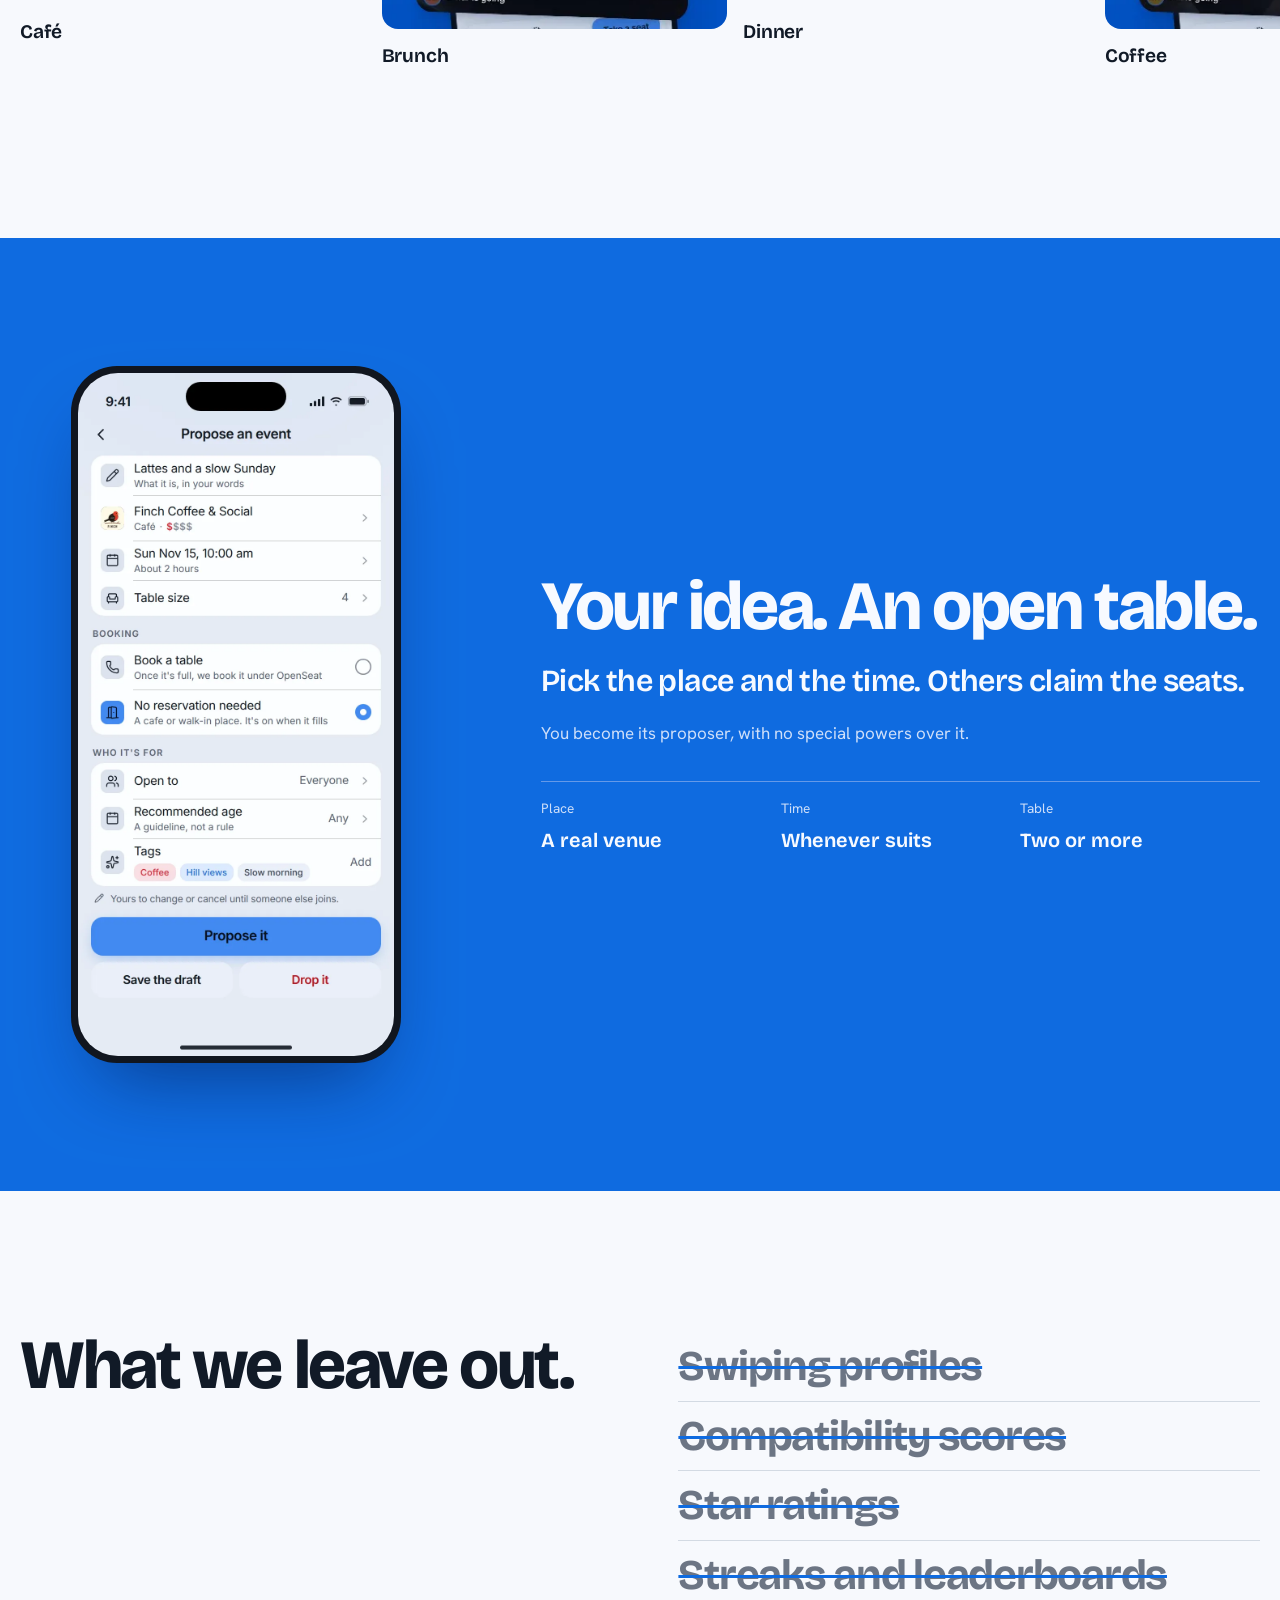
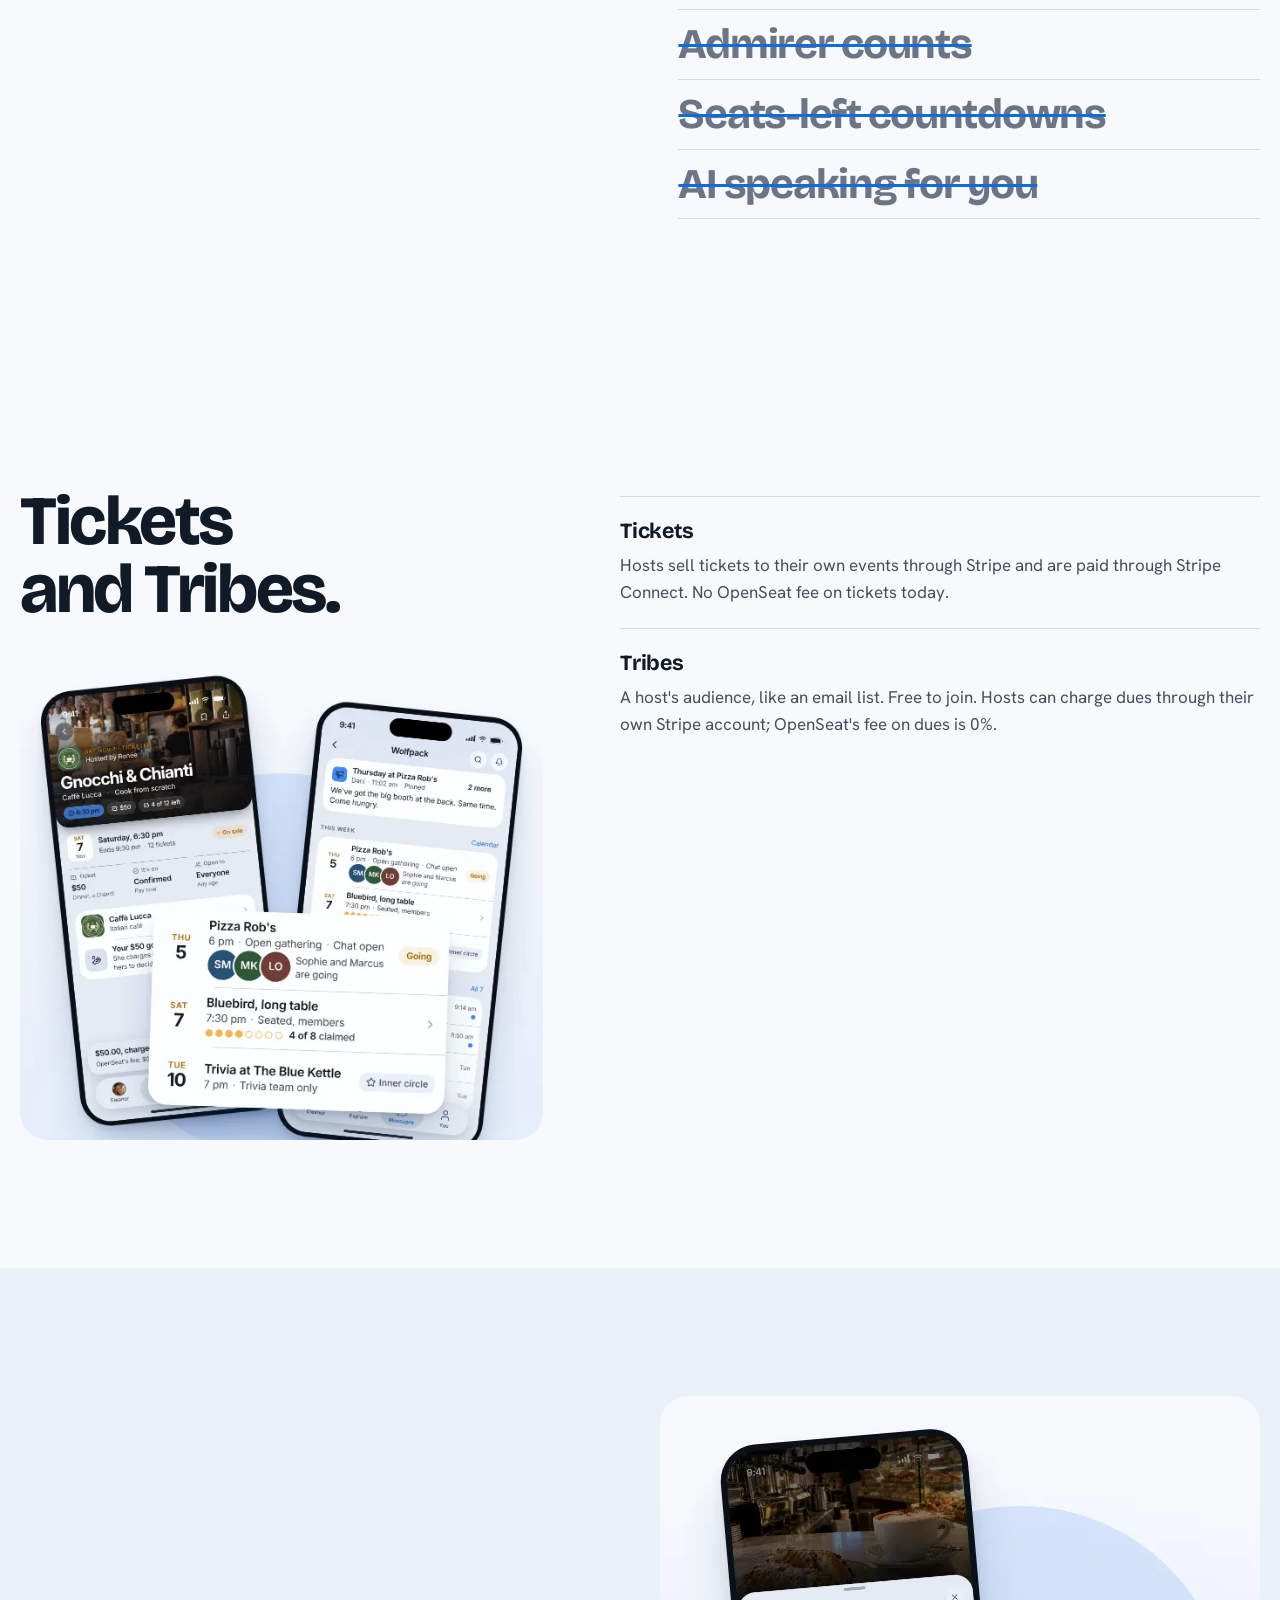
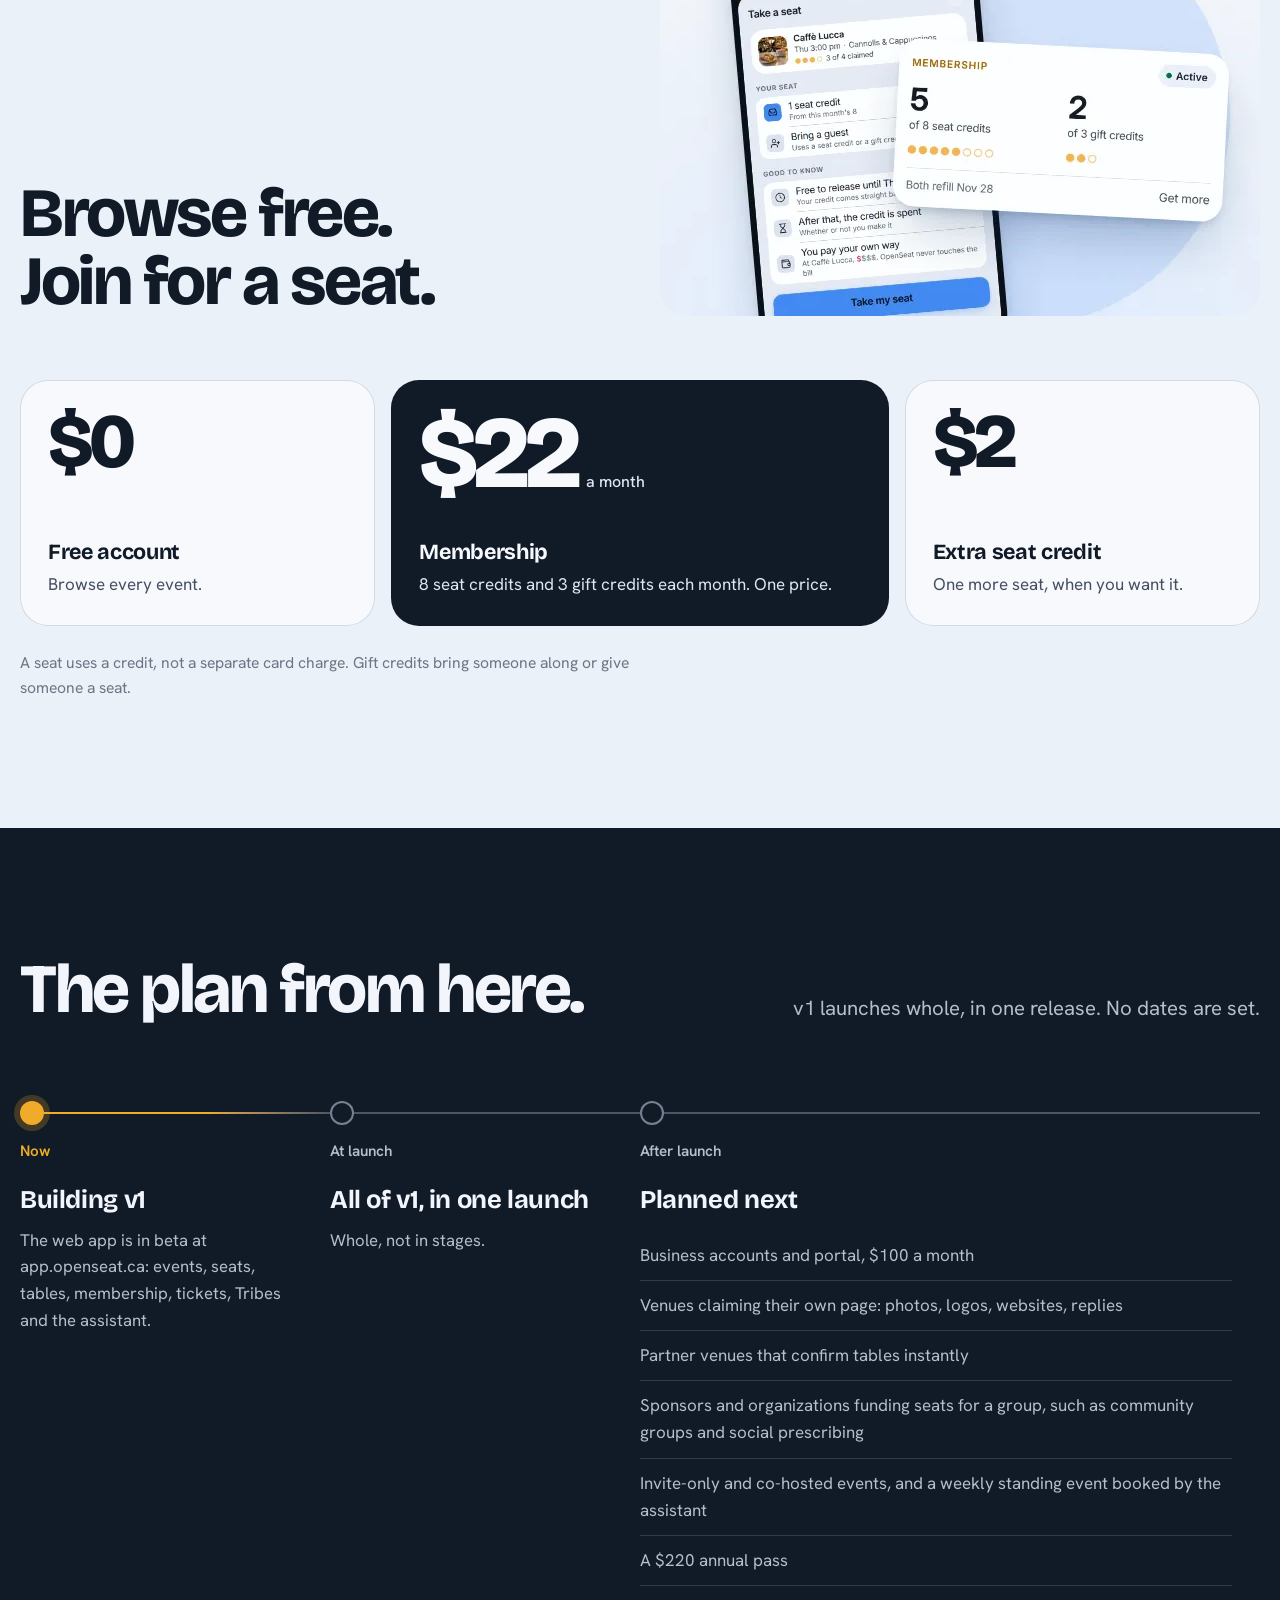
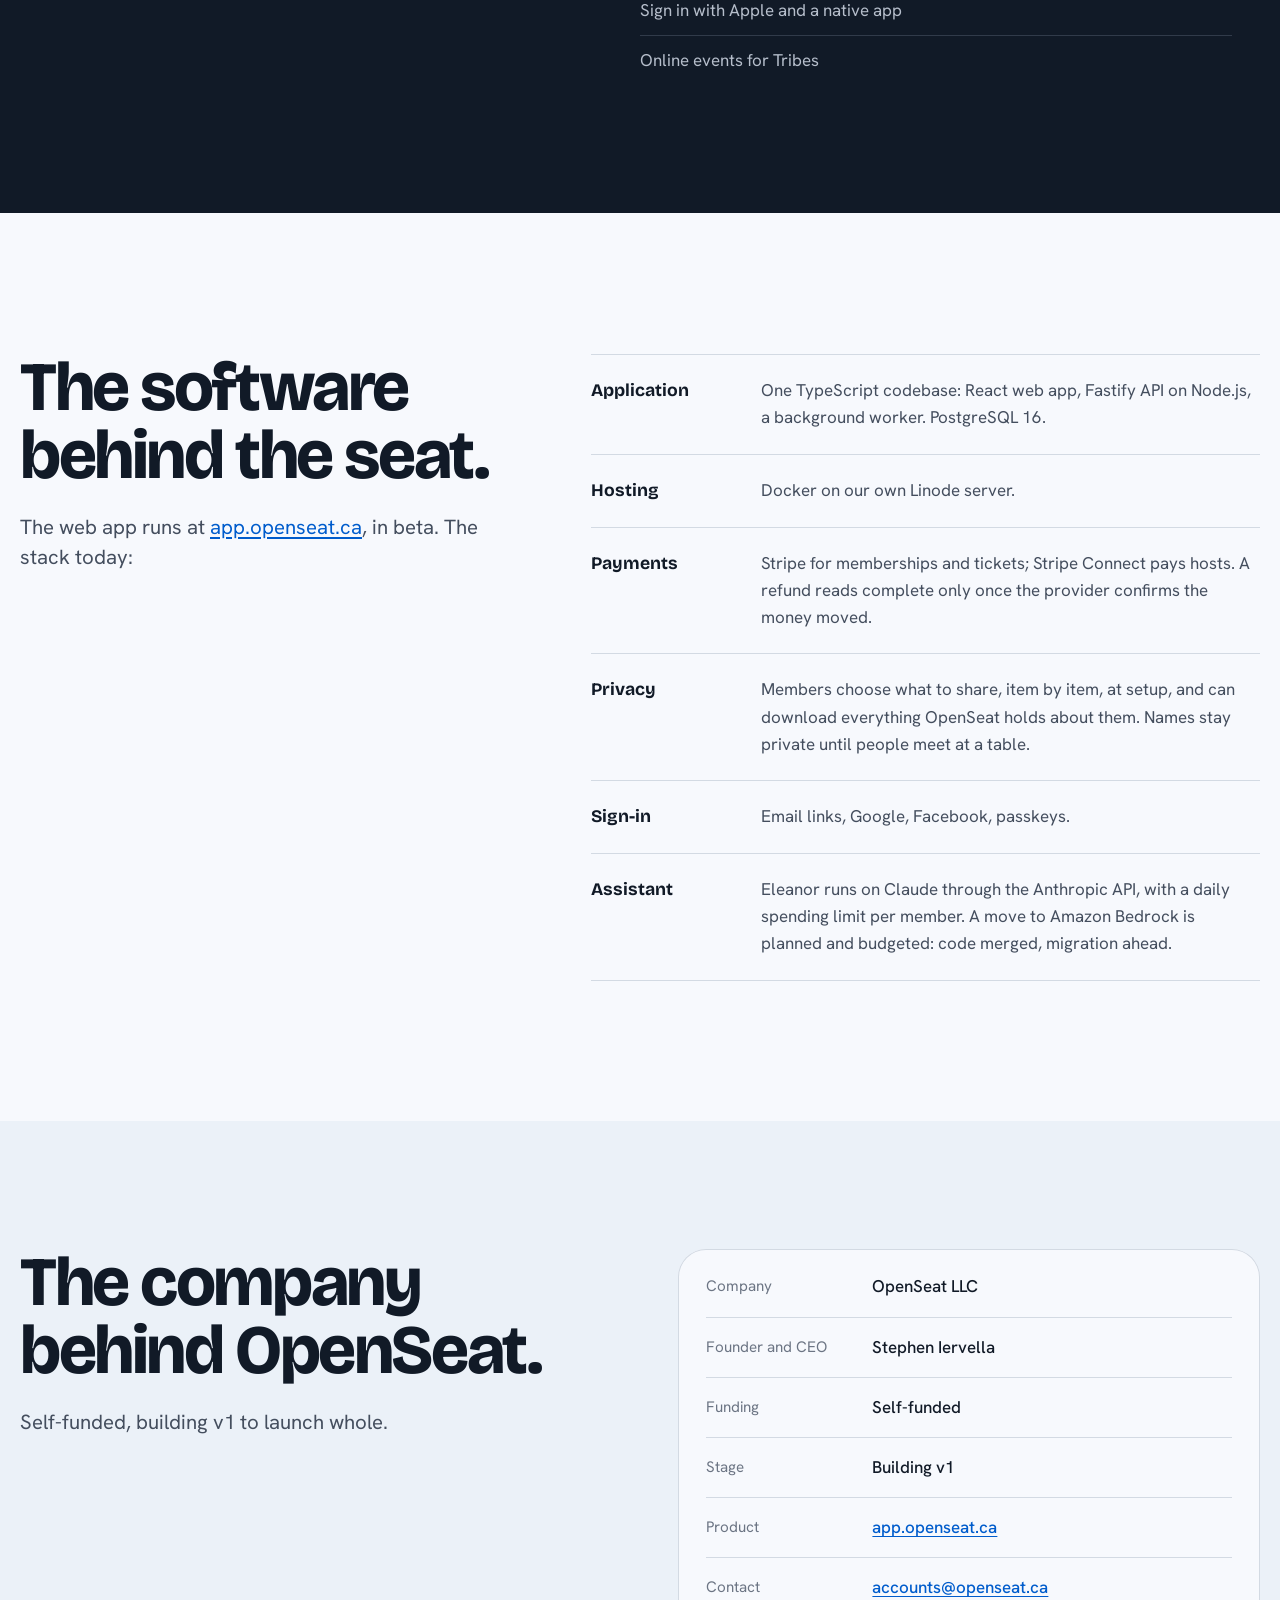
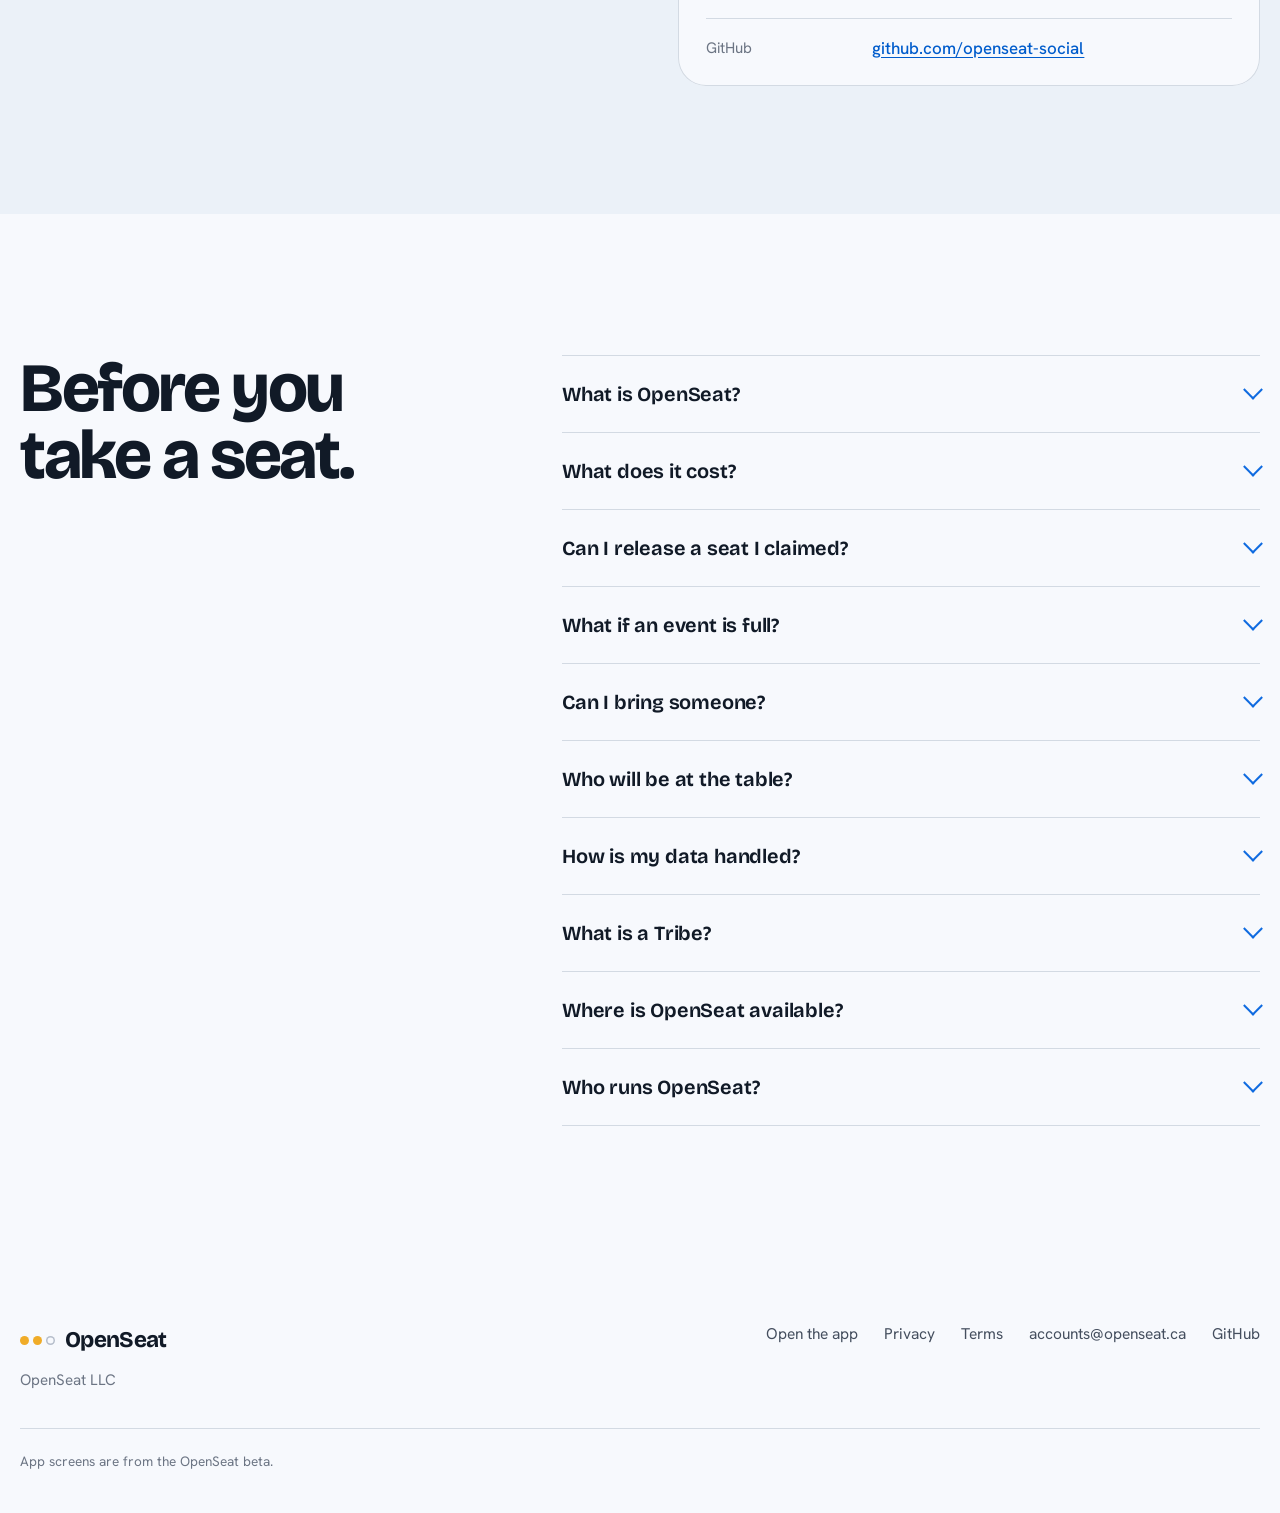
==== commit 50398d4b: "Sample café renamed: Caffè Lucca" ====
--- a/index.html
+++ b/index.html
@@ -14,7 +14,7 @@
 <meta property="og:url" content="https://openseat.ca/">
 <meta property="og:title" content="You never know who you'll meet.">
 <meta property="og:description" content="No swiping. No awkward invites. Just good places, new faces, and a seat with your name on it.">
-<meta property="og:image" content="https://openseat.ca/assets/og-v5.jpg">
+<meta property="og:image" content="https://openseat.ca/assets/og-v6.jpg">
 <meta property="og:image:width" content="1200">
 <meta property="og:image:height" content="630">
 <meta name="twitter:card" content="summary_large_image">
@@ -82,13 +82,13 @@
 <section class="hero" aria-labelledby="hero-title">
   <div class="wrap">
     <div class="hero-head">
-      <h1 id="hero-title" class="hero-title load" data-d="1">YOU NEVER KNOW WHO YOU'LL MEET<span class="stop">.</span></h1>
-      <p class="hero-sub load" data-d="2">I thought I'd give luck a little help.</p>
-    </div>
-    <div class="hero-stage load" data-d="3">
+      <h1 id="hero-title" class="hero-title">YOU NEVER KNOW WHO YOU'LL MEET<span class="stop">.</span></h1>
+      <p class="hero-sub">I thought I'd give luck a little help.</p>
+    </div>
+    <div class="hero-stage">
       <picture>
-        <source media="(max-width: 700px)" srcset="assets/renders/hero-m-1200-v5.webp" width="1200" height="1040">
-        <img class="hero-photo" src="assets/renders/hero-1200-v5.webp" srcset="assets/renders/hero-1200-v5.webp 1200w, assets/renders/hero-2400-v5.webp 2400w" sizes="(max-width: 1320px) 100vw, 1280px" width="1200" height="558" fetchpriority="high" alt="Three OpenSeat screens: Explore, Home with Eleanor, and Cannolis &amp; Cappuccinos at Spinetti&#39;s Bar Roma. Steak &amp; Eggs, Over Easy at Bluebird Truck Stop Diner lifts out front and centre, and Spinetti&#39;s Take a seat bar floats beside its event.">
+        <source media="(max-width: 700px)" srcset="assets/renders/hero-m-1200-v6.webp" width="1200" height="1040">
+        <img class="hero-photo" src="assets/renders/hero-1200-v6.webp" srcset="assets/renders/hero-1200-v6.webp 1200w, assets/renders/hero-2400-v6.webp 2400w" sizes="(max-width: 1320px) 100vw, 1280px" width="1200" height="558" fetchpriority="high" alt="Three OpenSeat screens: Explore, Home with Eleanor, and Cannolis &amp; Cappuccinos at Caffè Lucca. Steak &amp; Eggs, Over Easy at Bluebird Truck Stop Diner lifts out front and centre, and Caffè Lucca&#39;s Take a seat bar floats beside its event.">
       </picture>
     </div>
   </div>
@@ -124,7 +124,7 @@
         <p class="beat strong reveal">Either way, you win.</p>
     </div>
     <figure class="phone how-phone reveal">
-      <img src="assets/screens/claim-v4.webp" width="780" height="1688" loading="lazy" alt="The Take a seat sheet for Cannolis &amp; Cappuccinos at Spinetti&#39;s Bar Roma: one seat credit, free to release until the cutoff, after that the credit is spent.">
+      <img src="assets/screens/claim-v6.webp" width="780" height="1688" loading="lazy" alt="The Take a seat sheet for Cannolis &amp; Cappuccinos at Caffè Lucca: one seat credit, free to release until the cutoff, after that the credit is spent.">
     </figure>
   </div>
 </section>
@@ -132,7 +132,7 @@
 <!-- Tuesday -->
 <section class="story" aria-labelledby="story-title">
   <div class="wrap story-grid">
-    <img class="story-photo reveal" src="assets/renders/story-560-v4.webp" srcset="assets/renders/story-560-v4.webp 560w, assets/renders/story-1120-v4.webp 1120w" sizes="(max-width: 1000px) calc(100vw - 40px), 560px" width="560" height="700" loading="lazy" alt="Cannolis &amp; Cappuccinos at Spinetti&#39;s Bar Roma, a table for four with one seat left and its Take a seat bar lifted out, beside your seat at the same table, now four of four.">
+    <img class="story-photo reveal" src="assets/renders/story-560-v6.webp" srcset="assets/renders/story-560-v6.webp 560w, assets/renders/story-1120-v6.webp 1120w" sizes="(max-width: 1000px) calc(100vw - 40px), 560px" width="560" height="700" loading="lazy" alt="Cannolis &amp; Cappuccinos at Caffè Lucca, a table for four with one seat left and its Take a seat bar lifted out, beside your seat at the same table, now four of four.">
     <div class="beats">
       <h2 id="story-title" class="h2 caps reveal">TUESDAY DOESN'T HAVE TO SUCK.</h2>
         <p class="beat reveal">Nothing planned tonight?</p>
@@ -170,7 +170,7 @@
 <!-- Your people -->
 <section class="hosts" aria-labelledby="people-title">
   <div class="wrap hosts-grid">
-    <img class="hosts-photo reveal" src="assets/renders/hosts-640-v4.webp" srcset="assets/renders/hosts-640-v4.webp 640w, assets/renders/hosts-1280-v4.webp 1280w" sizes="(max-width: 1000px) calc(100vw - 40px), 640px" width="640" height="512" loading="lazy" alt="The host side of OpenSeat: a ticketed Gnocchi and Chianti event you host at Spinetti&#39;s Bar Roma and the Tribe you run, with the ticket bar lifted out: $50.00, charged by Renée, OpenSeat's fee: $0.">
+    <img class="hosts-photo reveal" src="assets/renders/hosts-640-v6.webp" srcset="assets/renders/hosts-640-v6.webp 640w, assets/renders/hosts-1280-v6.webp 1280w" sizes="(max-width: 1000px) calc(100vw - 40px), 640px" width="640" height="512" loading="lazy" alt="The host side of OpenSeat: a ticketed Gnocchi and Chianti event you host at Caffè Lucca and the Tribe you run, with the ticket bar lifted out: $50.00, charged by Renée, OpenSeat's fee: $0.">
     <div class="beats">
       <h2 id="people-title" class="h2 caps reveal">YOUR PEOPLE. YOUR BUSINESS.</h2>
         <p class="beat reveal">Want to host dinners, sell tickets, or build a community?</p>
@@ -214,8 +214,8 @@
 <!-- Close -->
 <section class="close" aria-labelledby="close-title">
   <picture>
-    <source media="(max-width: 700px)" srcset="assets/renders/close-m-900-v4.webp" width="900" height="1280">
-    <img class="close-photo" src="assets/renders/close-1200-v4.webp" srcset="assets/renders/close-1200-v4.webp 1200w, assets/renders/close-2400-v4.webp 2400w" sizes="100vw" width="1200" height="800" loading="lazy" alt="Five OpenSeat screens in dark mode, fanned out: Explore, Home, Cannolis &amp; Cappuccinos at Spinetti&#39;s Bar Roma, Steak &amp; Eggs, Over Easy at Bluebird Truck Stop Diner, and a Tribe.">
+    <source media="(max-width: 700px)" srcset="assets/renders/close-m-900-v6.webp" width="900" height="1280">
+    <img class="close-photo" src="assets/renders/close-1200-v6.webp" srcset="assets/renders/close-1200-v6.webp 1200w, assets/renders/close-2400-v6.webp 2400w" sizes="100vw" width="1200" height="800" loading="lazy" alt="Five OpenSeat screens in dark mode, fanned out: Explore, Home, Cannolis &amp; Cappuccinos at Caffè Lucca, Steak &amp; Eggs, Over Easy at Bluebird Truck Stop Diner, and a Tribe.">
   </picture>
   <div class="wrap close-inner">
     <h2 id="close-title" class="close-title reveal">THERE'S ALWAYS ROOM FOR ONE MORE.</h2>
@@ -233,7 +233,7 @@
     <div class="how-copy">
       <h2 id="how-title" class="h2 reveal">How it works.</h2>
       <p class="lede reveal">Meet new people over food and drinks at real places.</p>
-      <img class="render reveal" src="assets/renders/how-560-v4.webp" srcset="assets/renders/how-560-v4.webp 560w, assets/renders/how-1120-v4.webp 1120w" sizes="(max-width: 1000px) calc(100vw - 40px), 560px" width="560" height="620" loading="lazy" alt="Three OpenSeat screens: Explore, the Take a seat sheet with one seat credit, and your seat at Spinetti&#39;s Bar Roma.">
+      <img class="render reveal" src="assets/renders/how-560-v6.webp" srcset="assets/renders/how-560-v6.webp 560w, assets/renders/how-1120-v6.webp 1120w" sizes="(max-width: 1000px) calc(100vw - 40px), 560px" width="560" height="620" loading="lazy" alt="Three OpenSeat screens: Explore, the Take a seat sheet with one seat credit, and your seat at Caffè Lucca.">
     </div>
     <ol class="steps">
         <li class="reveal">
@@ -270,11 +270,11 @@
   </div>
   <div class="strip-wrap">
     <ul class="strip" aria-label="Kinds of events">
-      <li><img src="assets/renders/day-cafe-380-v4.webp" srcset="assets/renders/day-cafe-380-v4.webp 380w, assets/renders/day-cafe-760-v4.webp 760w" sizes="(max-width: 700px) 72vw, 380px" width="380" height="475" loading="lazy" alt="Cannolis &amp; Cappuccinos at Spinetti&#39;s Bar Roma, Thursday at 3:00 pm: the event, with its card lifted out."><span>Café</span></li>
-      <li><img src="assets/renders/day-brunch-380-v4.webp" srcset="assets/renders/day-brunch-380-v4.webp 380w, assets/renders/day-brunch-760-v4.webp 760w" sizes="(max-width: 700px) 72vw, 380px" width="380" height="475" loading="lazy" alt="Steak &amp; Eggs, Over Easy at Bluebird Truck Stop Diner, Sunday at 10:00 am: the event, with its card lifted out."><span>Brunch</span></li>
-      <li><img src="assets/renders/day-dinner-380-v4.webp" srcset="assets/renders/day-dinner-380-v4.webp 380w, assets/renders/day-dinner-760-v4.webp 760w" sizes="(max-width: 700px) 72vw, 380px" width="380" height="475" loading="lazy" alt="Thin Crust &amp; Live Jazz at Pizza Rob&#39;s, Friday at 6:00 pm: the event, with its card lifted out."><span>Dinner</span></li>
-      <li><img src="assets/renders/day-coffee-380-v4.webp" srcset="assets/renders/day-coffee-380-v4.webp 380w, assets/renders/day-coffee-760-v4.webp 760w" sizes="(max-width: 700px) 72vw, 380px" width="380" height="475" loading="lazy" alt="Lattes at the Lift at Finch Coffee &amp; Social, Saturday at 9:00 am: the event, with its card lifted out."><span>Coffee</span></li>
-      <li><img src="assets/renders/day-late-380-v4.webp" srcset="assets/renders/day-late-380-v4.webp 380w, assets/renders/day-late-760-v4.webp 760w" sizes="(max-width: 700px) 72vw, 380px" width="380" height="475" loading="lazy" alt="Your seat at the Sunday Blues Jam at The Blue Kettle, 8:00 pm to midnight, with its card lifted out."><span>Late</span></li>
+      <li><img src="assets/renders/day-cafe-380-v6.webp" srcset="assets/renders/day-cafe-380-v6.webp 380w, assets/renders/day-cafe-760-v6.webp 760w" sizes="(max-width: 700px) 72vw, 380px" width="380" height="475" loading="lazy" alt="Cannolis &amp; Cappuccinos at Caffè Lucca, Thursday at 3:00 pm: the event, with its card lifted out."><span>Café</span></li>
+      <li><img src="assets/renders/day-brunch-380-v6.webp" srcset="assets/renders/day-brunch-380-v6.webp 380w, assets/renders/day-brunch-760-v6.webp 760w" sizes="(max-width: 700px) 72vw, 380px" width="380" height="475" loading="lazy" alt="Steak &amp; Eggs, Over Easy at Bluebird Truck Stop Diner, Sunday at 10:00 am: the event, with its card lifted out."><span>Brunch</span></li>
+      <li><img src="assets/renders/day-dinner-380-v6.webp" srcset="assets/renders/day-dinner-380-v6.webp 380w, assets/renders/day-dinner-760-v6.webp 760w" sizes="(max-width: 700px) 72vw, 380px" width="380" height="475" loading="lazy" alt="Thin Crust &amp; Live Jazz at Pizza Rob&#39;s, Friday at 6:00 pm: the event, with its card lifted out."><span>Dinner</span></li>
+      <li><img src="assets/renders/day-coffee-380-v6.webp" srcset="assets/renders/day-coffee-380-v6.webp 380w, assets/renders/day-coffee-760-v6.webp 760w" sizes="(max-width: 700px) 72vw, 380px" width="380" height="475" loading="lazy" alt="Lattes at the Lift at Finch Coffee &amp; Social, Saturday at 9:00 am: the event, with its card lifted out."><span>Coffee</span></li>
+      <li><img src="assets/renders/day-late-380-v6.webp" srcset="assets/renders/day-late-380-v6.webp 380w, assets/renders/day-late-760-v6.webp 760w" sizes="(max-width: 700px) 72vw, 380px" width="380" height="475" loading="lazy" alt="Your seat at the Sunday Blues Jam at The Blue Kettle, 8:00 pm to midnight, with its card lifted out."><span>Late</span></li>
     </ul>
   </div>
 </section>
@@ -284,7 +284,7 @@
 <section class="start" id="start" aria-labelledby="start-title">
   <div class="wrap start-grid">
     <figure class="phone start-phone reveal">
-      <img src="assets/screens/propose-v4.webp" width="780" height="1688" loading="lazy" alt="Proposing an event: lattes and a slow Sunday at Finch Coffee &amp; Social, a time and a table of four.">
+      <img src="assets/screens/propose-v6.webp" width="780" height="1688" loading="lazy" alt="Proposing an event: lattes and a slow Sunday at Finch Coffee &amp; Social, a time and a table of four.">
     </figure>
     <div class="start-copy">
       <h2 id="start-title" class="h2 reveal">Your idea. An open table.</h2>
@@ -322,7 +322,7 @@
   <div class="wrap tt-grid">
     <div>
       <h2 id="tt-title" class="h2 reveal">Tickets and Tribes.</h2>
-      <img class="render reveal" src="assets/renders/tt-600-v4.webp" srcset="assets/renders/tt-600-v4.webp 600w, assets/renders/tt-1200-v4.webp 1200w" sizes="(max-width: 1000px) calc(100vw - 40px), 600px" width="600" height="560" loading="lazy" alt="Gnocchi and Chianti on sale at Spinetti&#39;s Bar Roma and a Tribe's member view, with the Tribe's This week card lifted out.">
+      <img class="render reveal" src="assets/renders/tt-600-v6.webp" srcset="assets/renders/tt-600-v6.webp 600w, assets/renders/tt-1200-v6.webp 1200w" sizes="(max-width: 1000px) calc(100vw - 40px), 600px" width="600" height="560" loading="lazy" alt="Gnocchi and Chianti on sale at Caffè Lucca and a Tribe's member view, with the Tribe's This week card lifted out.">
     </div>
       <div class="hosts-items">
         <div class="reveal">
@@ -342,7 +342,7 @@
   <div class="wrap">
     <div class="mem-head">
       <h2 id="mem-title" class="h2 reveal">Browse free. Join for a seat.</h2>
-      <img class="render mem-render reveal" src="assets/renders/member-600-v4.webp" srcset="assets/renders/member-600-v4.webp 600w, assets/renders/member-1200-v4.webp 1200w" sizes="(max-width: 700px) calc(100vw - 40px), 600px" width="600" height="520" loading="lazy" alt="The Take a seat sheet using one seat credit, and the membership card from You: 5 of 8 seat credits and 2 of 3 gift credits left.">
+      <img class="render mem-render reveal" src="assets/renders/member-600-v6.webp" srcset="assets/renders/member-600-v6.webp 600w, assets/renders/member-1200-v6.webp 1200w" sizes="(max-width: 700px) calc(100vw - 40px), 600px" width="600" height="520" loading="lazy" alt="The Take a seat sheet using one seat credit, and the membership card from You: 5 of 8 seat credits and 2 of 3 gift credits left.">
     </div>
     <div class="price-rows">
       <div class="price reveal">
--- a/site.css
+++ b/site.css
@@ -475,9 +475,10 @@
 
 /* motion: hero loads in, sections settle as they scroll in. Content is never hidden. */
 @media (prefers-reduced-motion: no-preference) {
-  .load { animation: rise 0.9s var(--ease) both; }
+  /* The hero picture is not animated: it is the largest paint, and a fade delays it (2026-10-31, GTmetrix LCP 4.1 s). */
+  .load { animation: rise 0.5s var(--ease) both; }
   .load[data-d="1"] { animation-delay: 0.08s; }
-  .load[data-d="2"] { animation-delay: 0.2s; }
+  .load[data-d="2"] { animation-delay: 0.12s; }
   .load[data-d="3"] { animation-delay: 0.32s; }
   @keyframes rise { from { opacity: 0.001; transform: translateY(18px); } }
   @supports (animation-timeline: view()) {
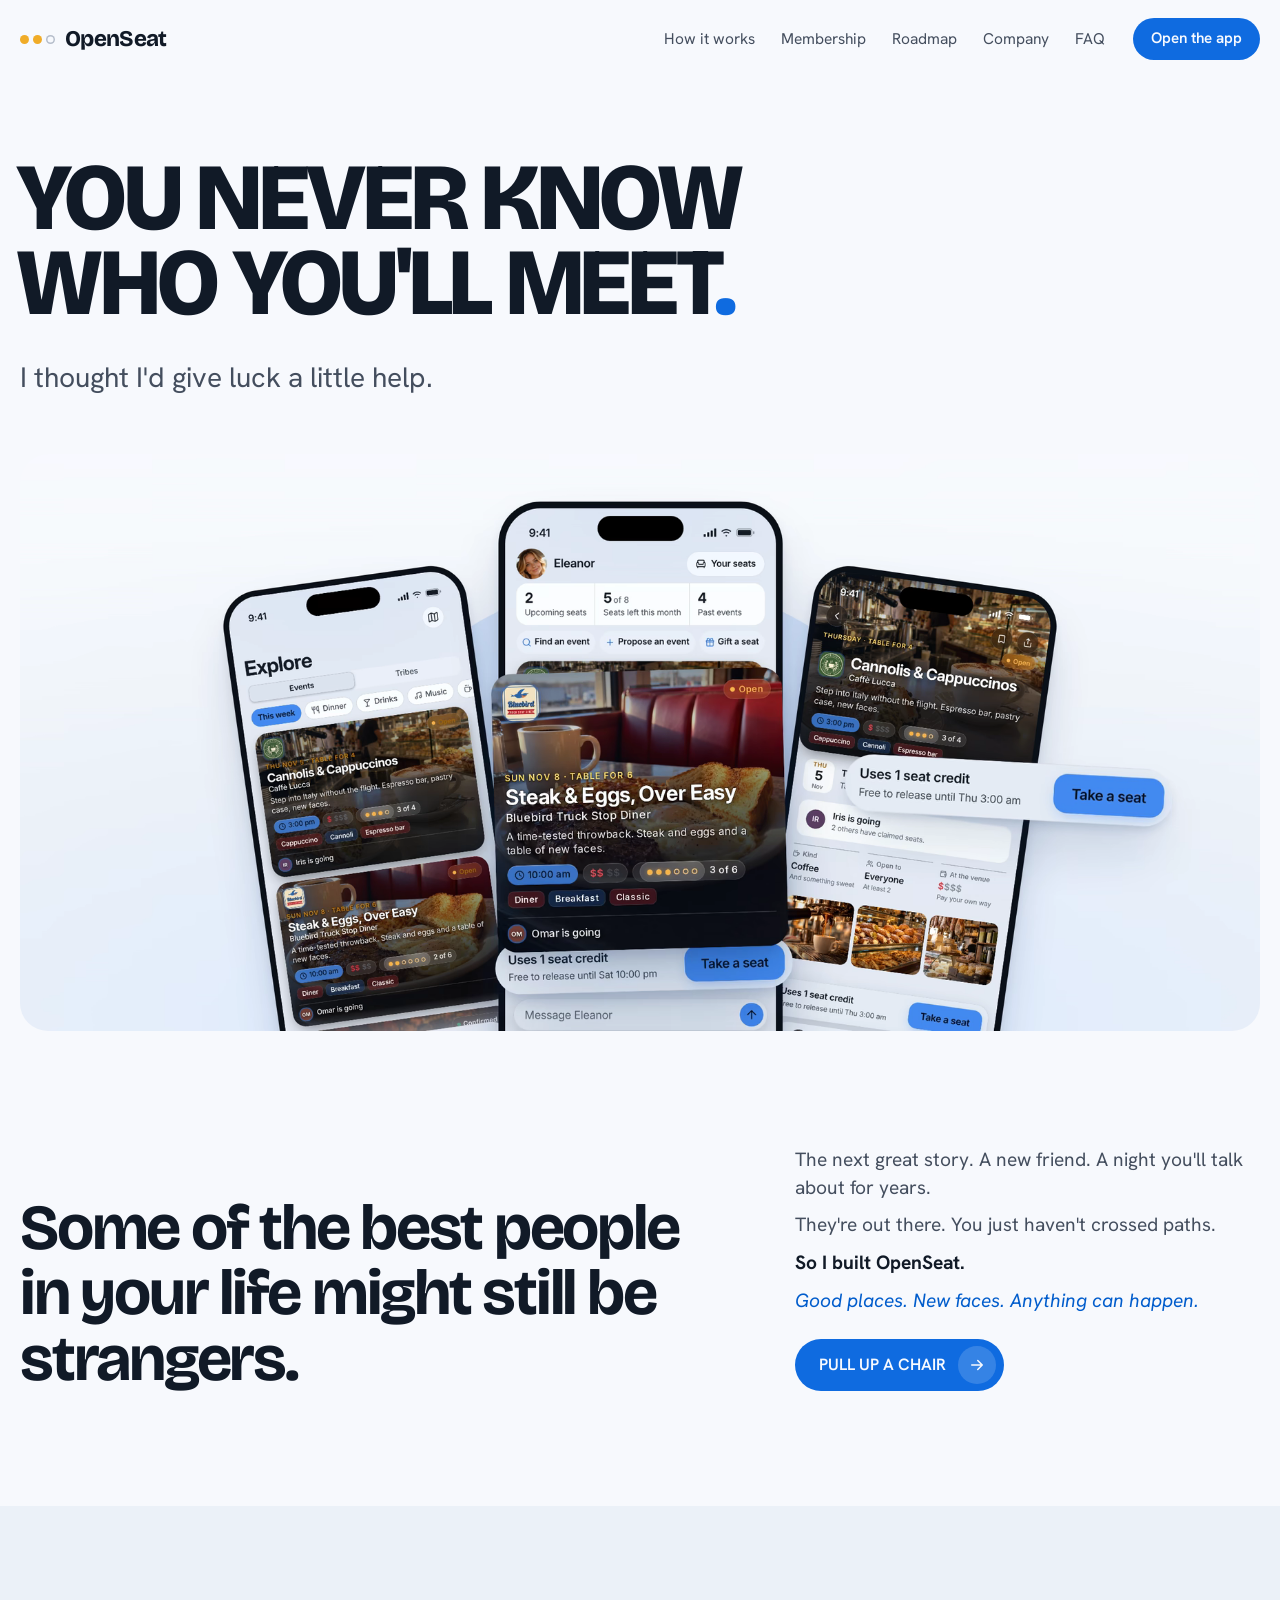
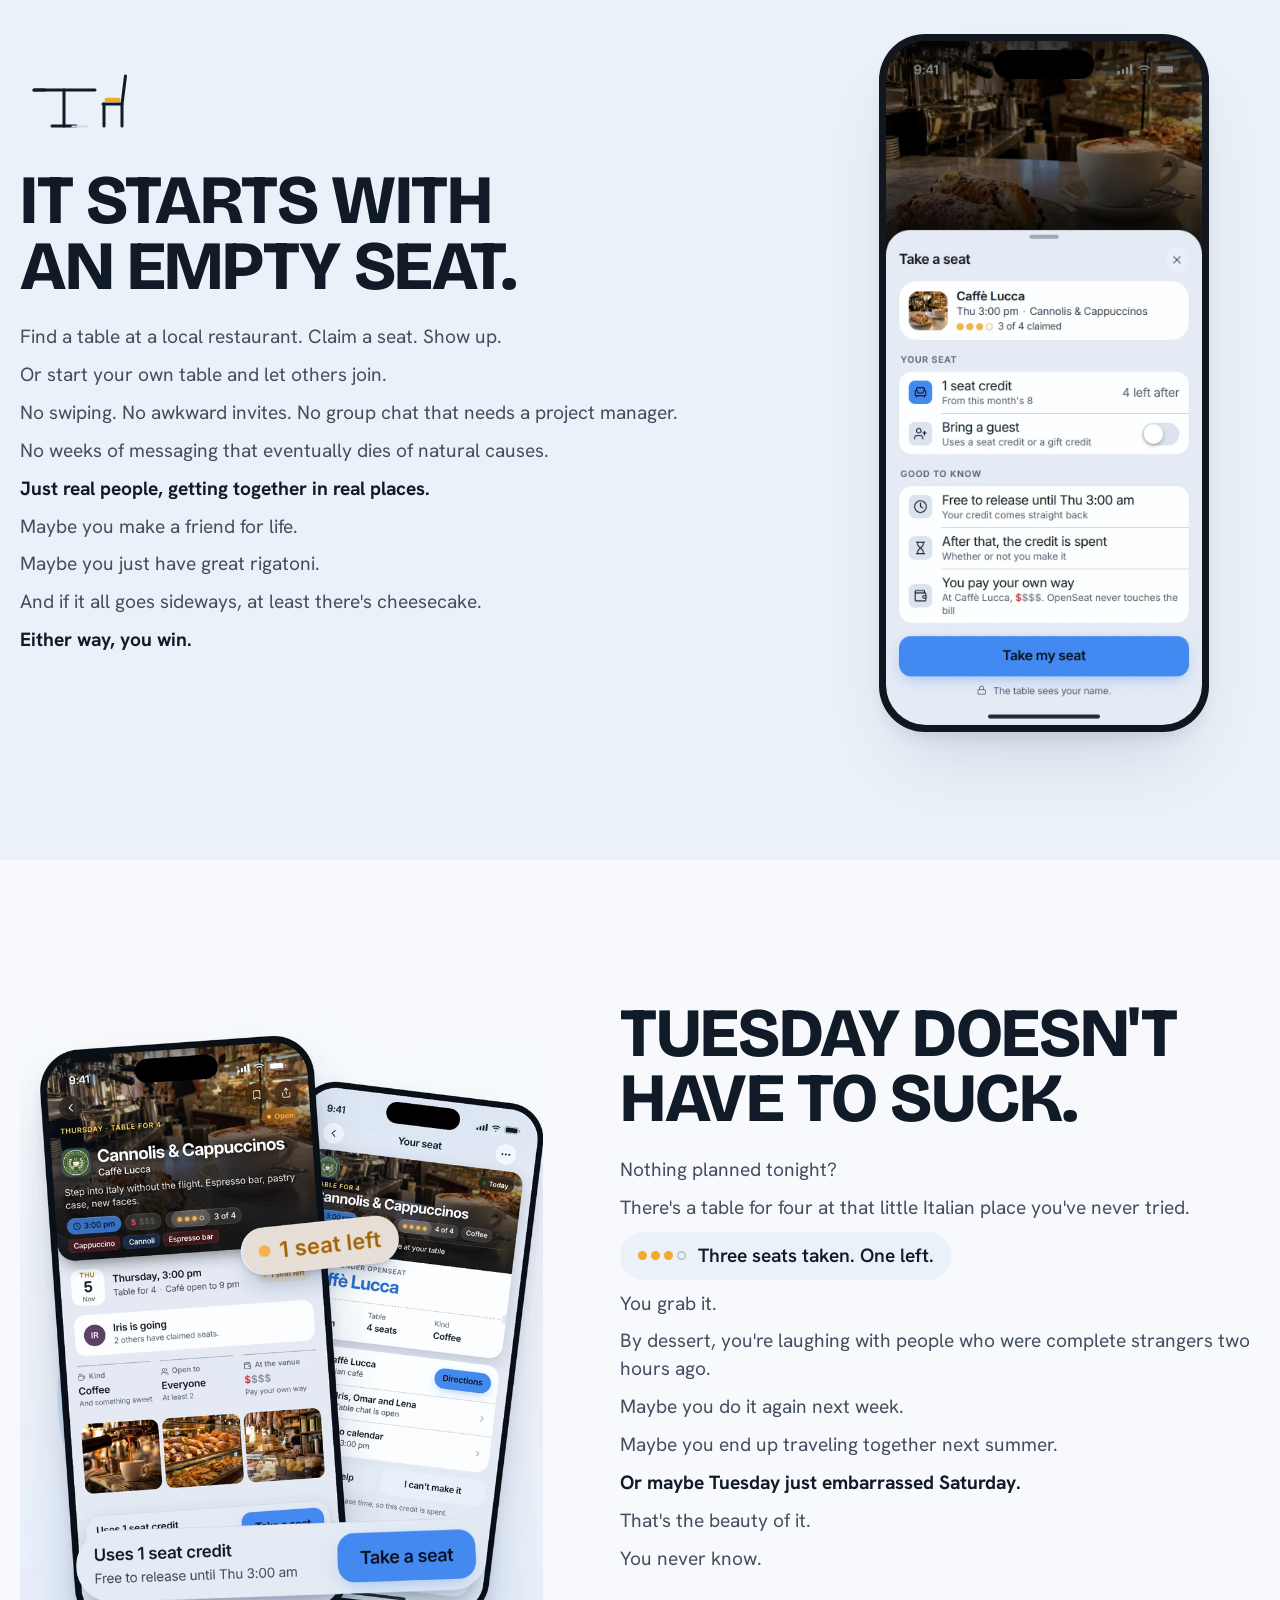
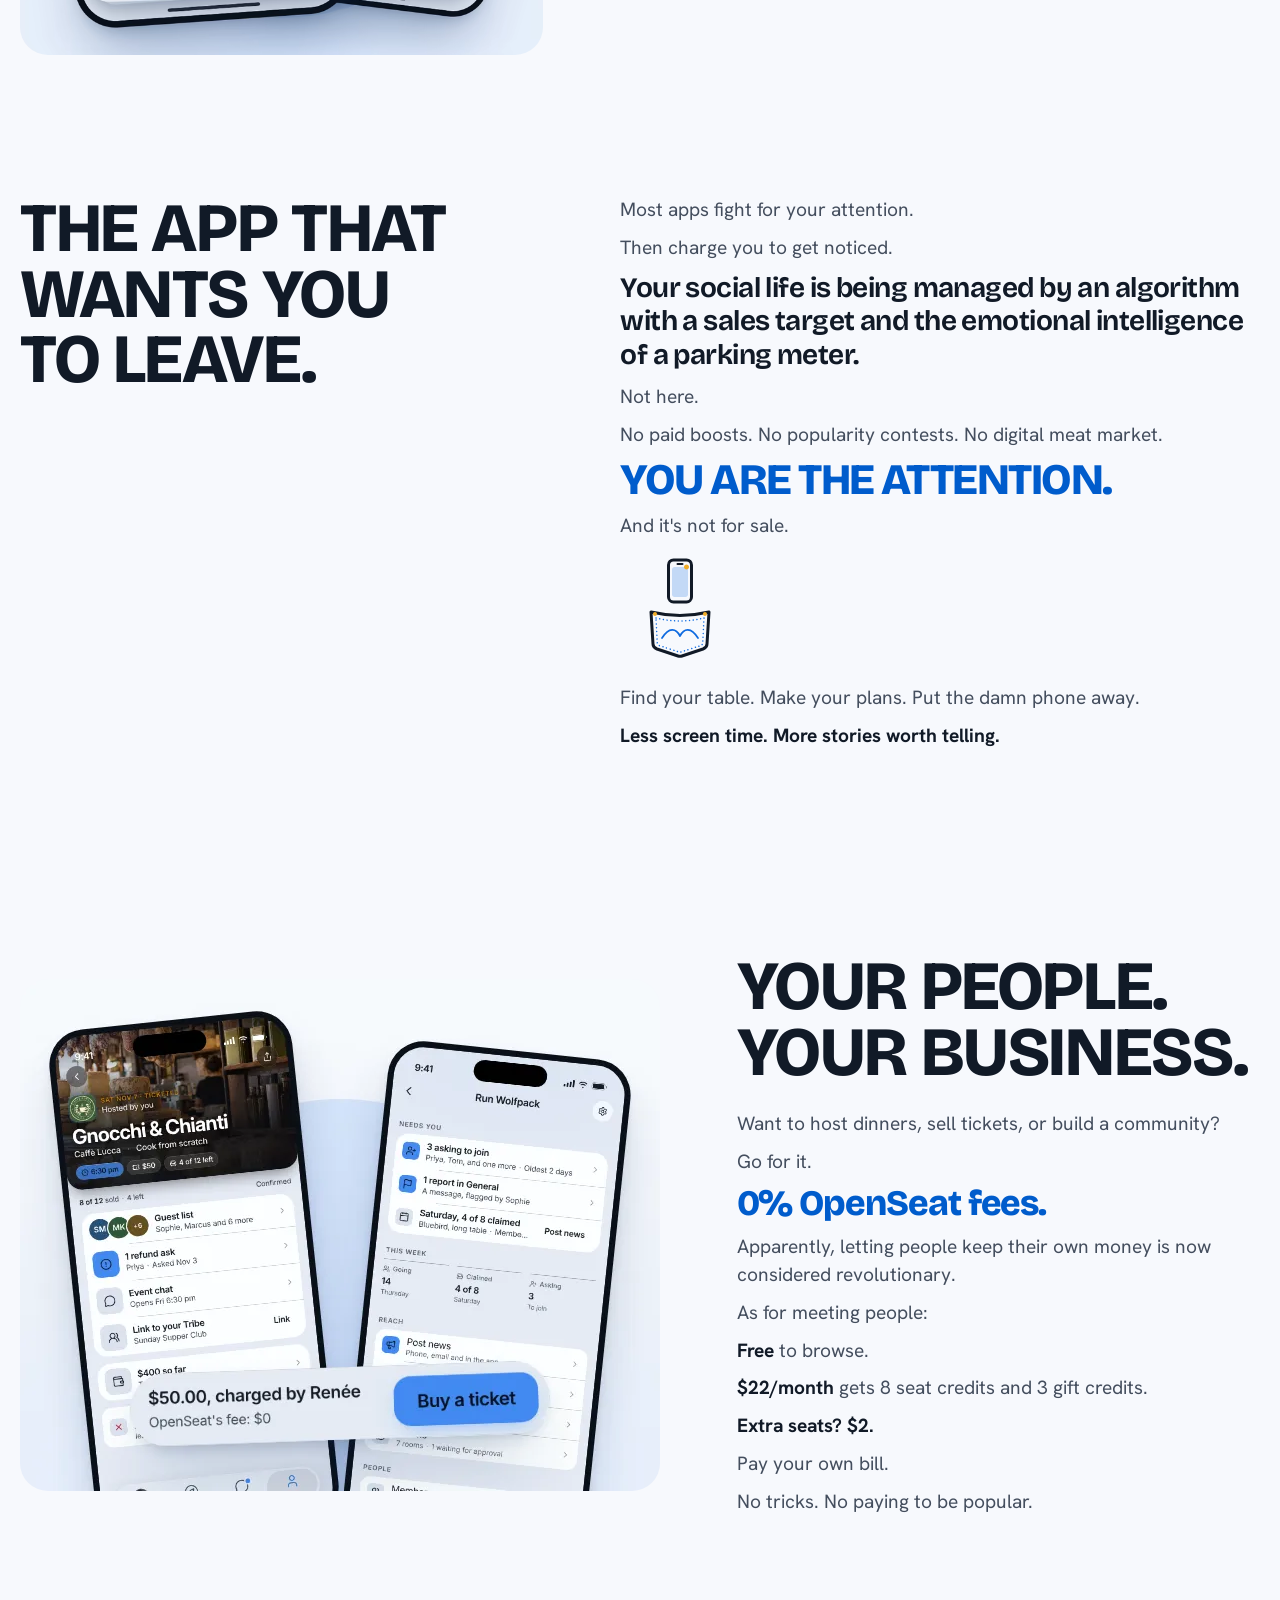
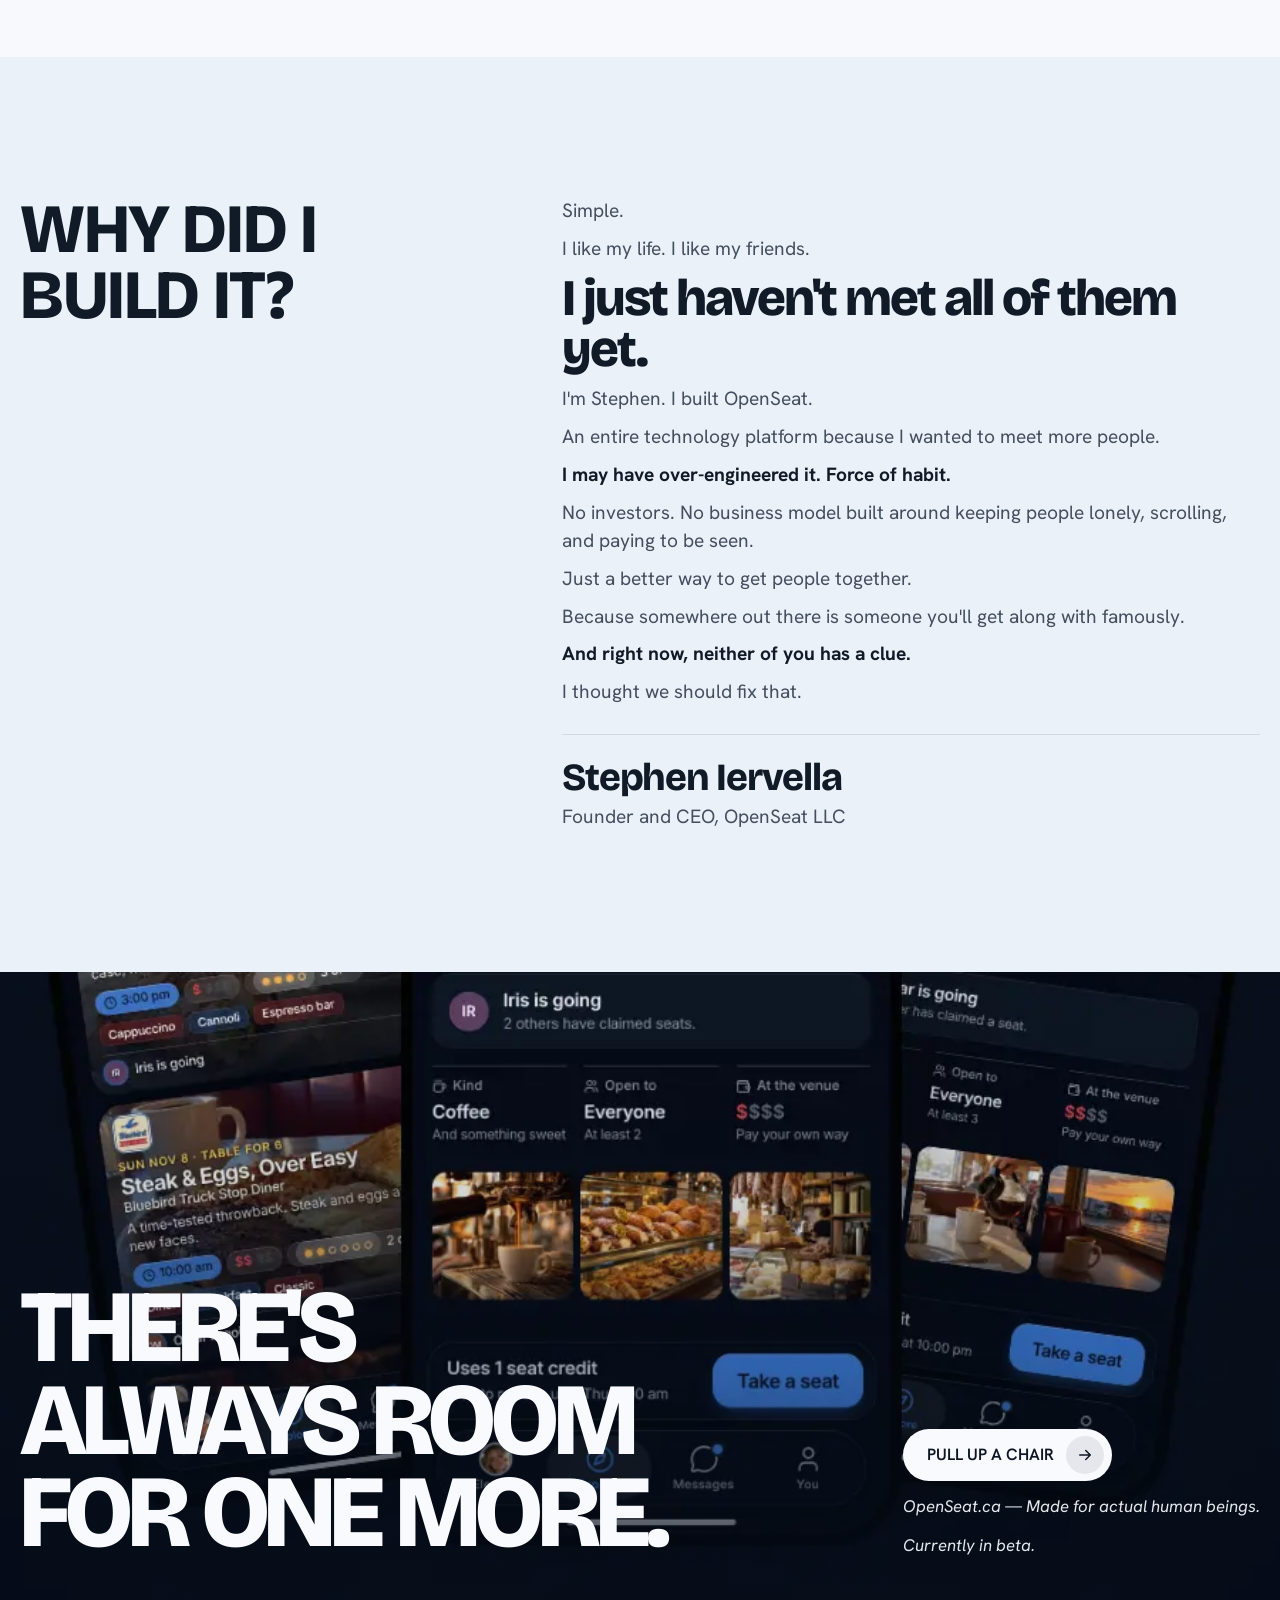
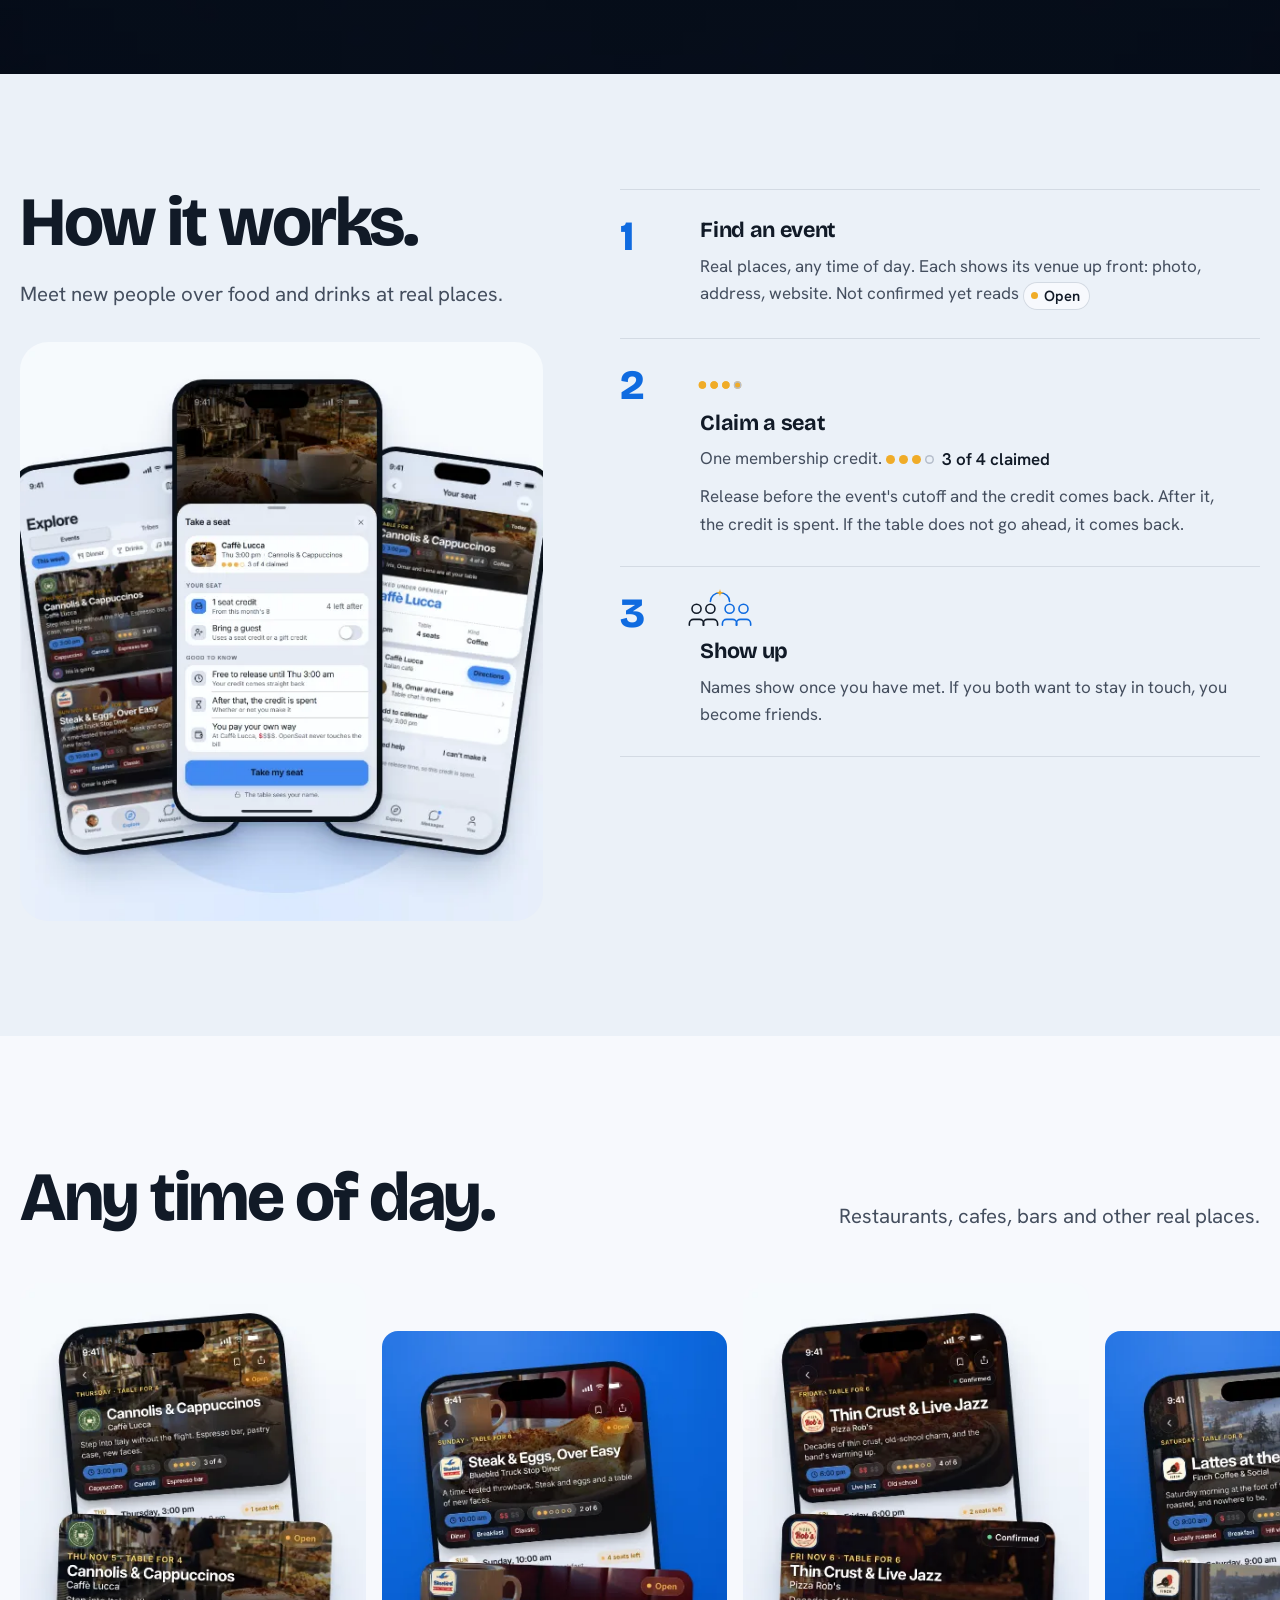
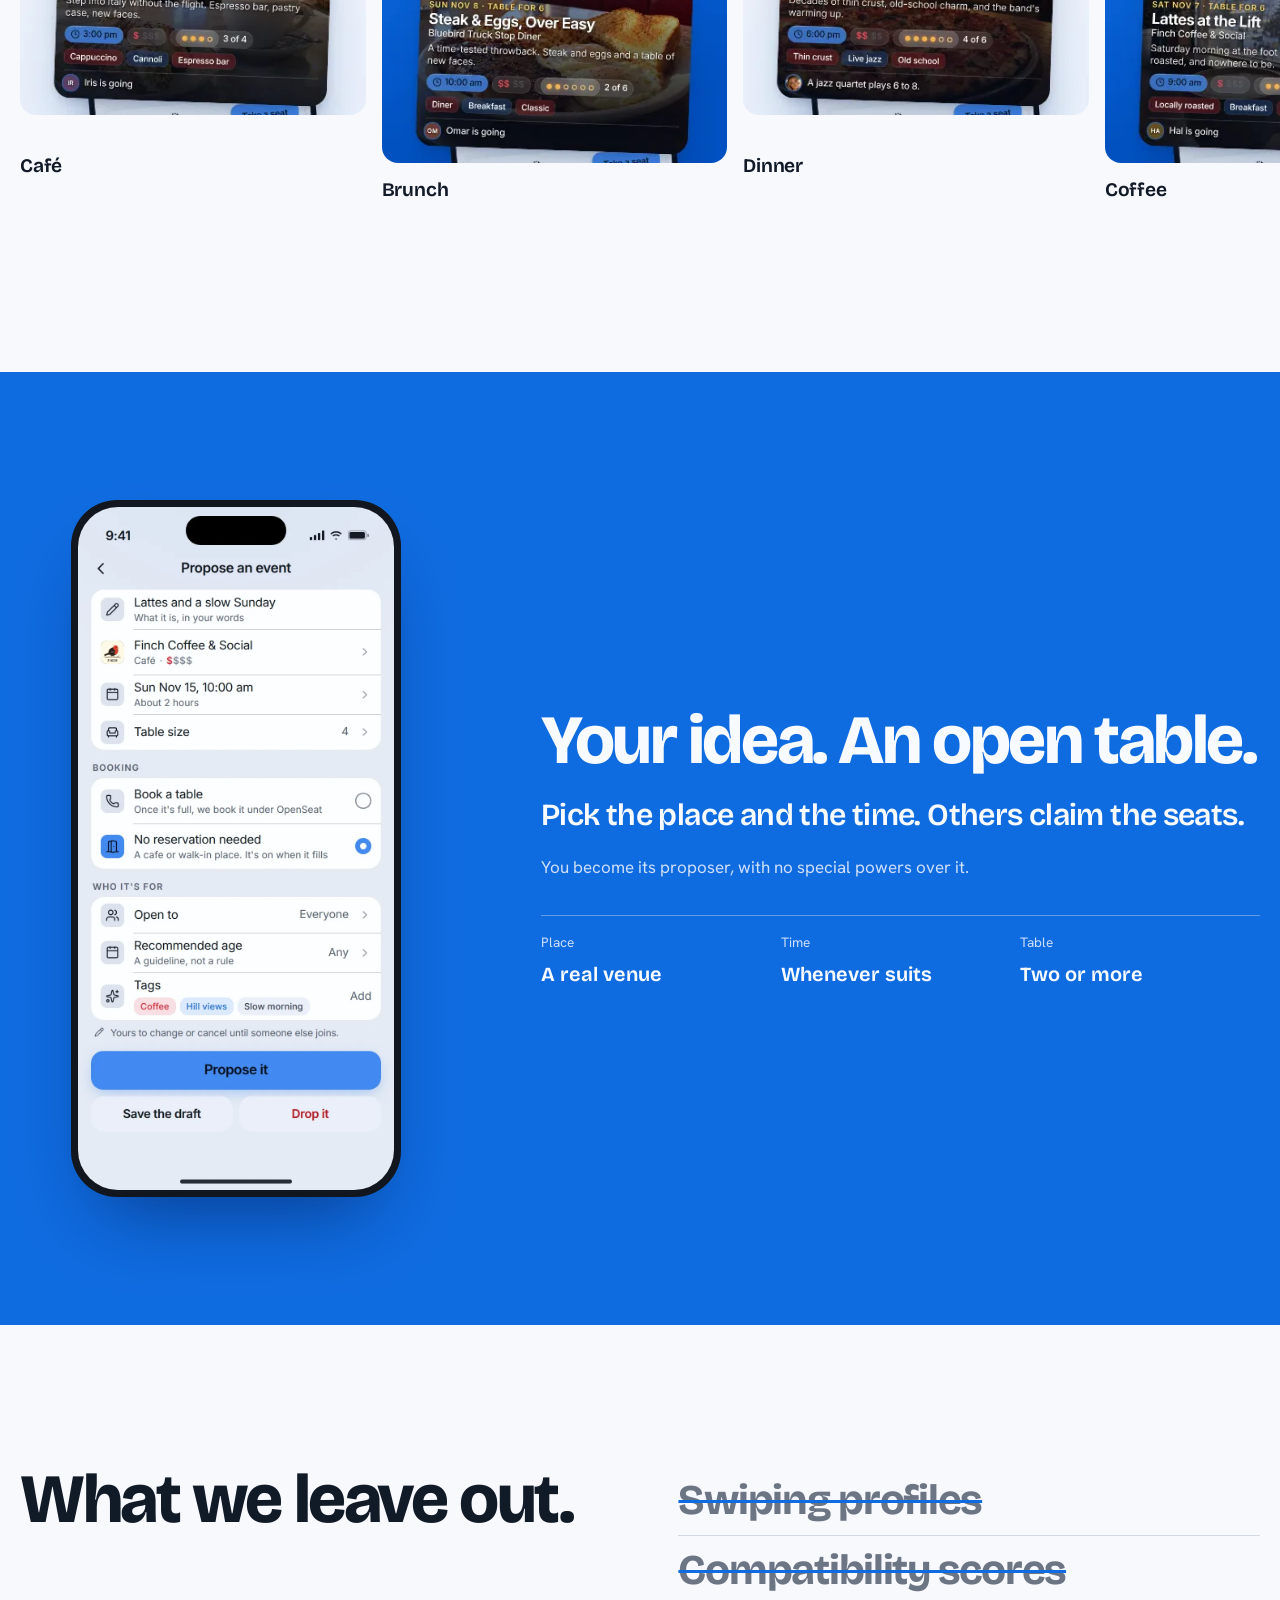
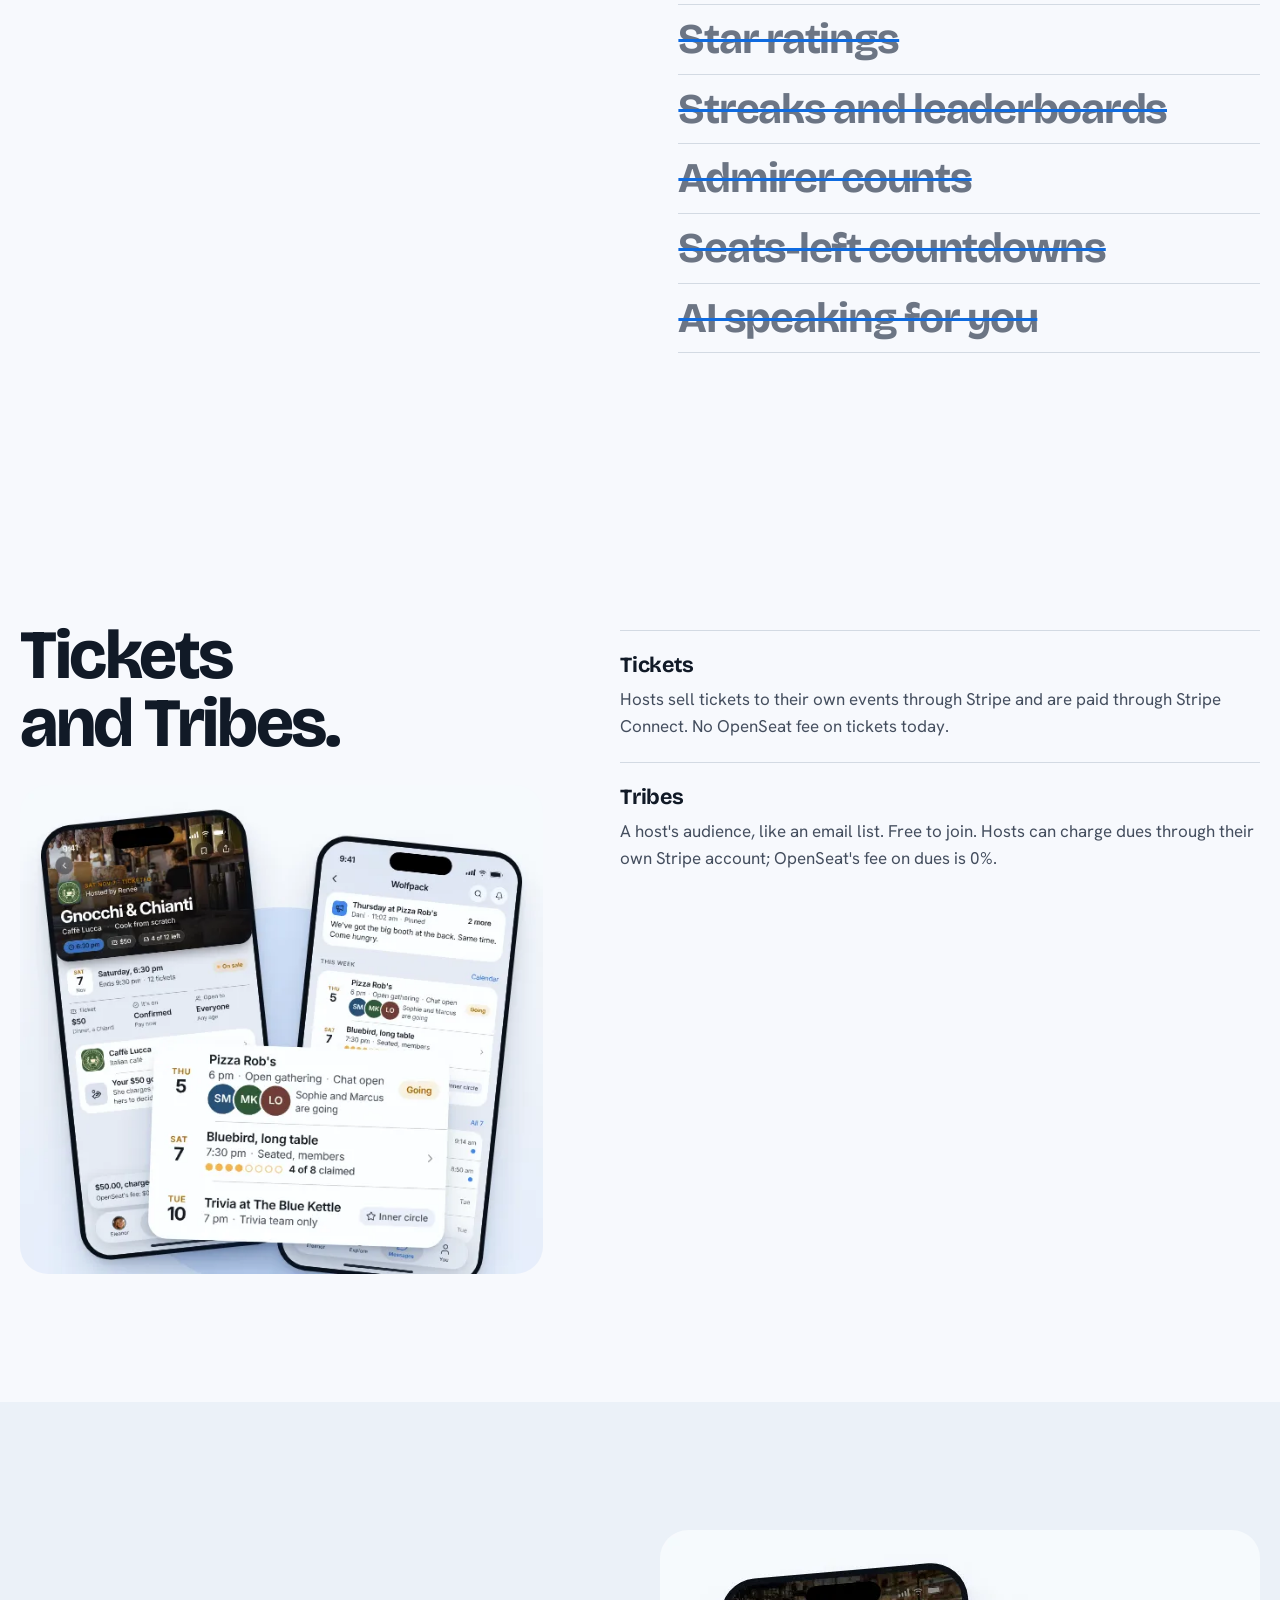
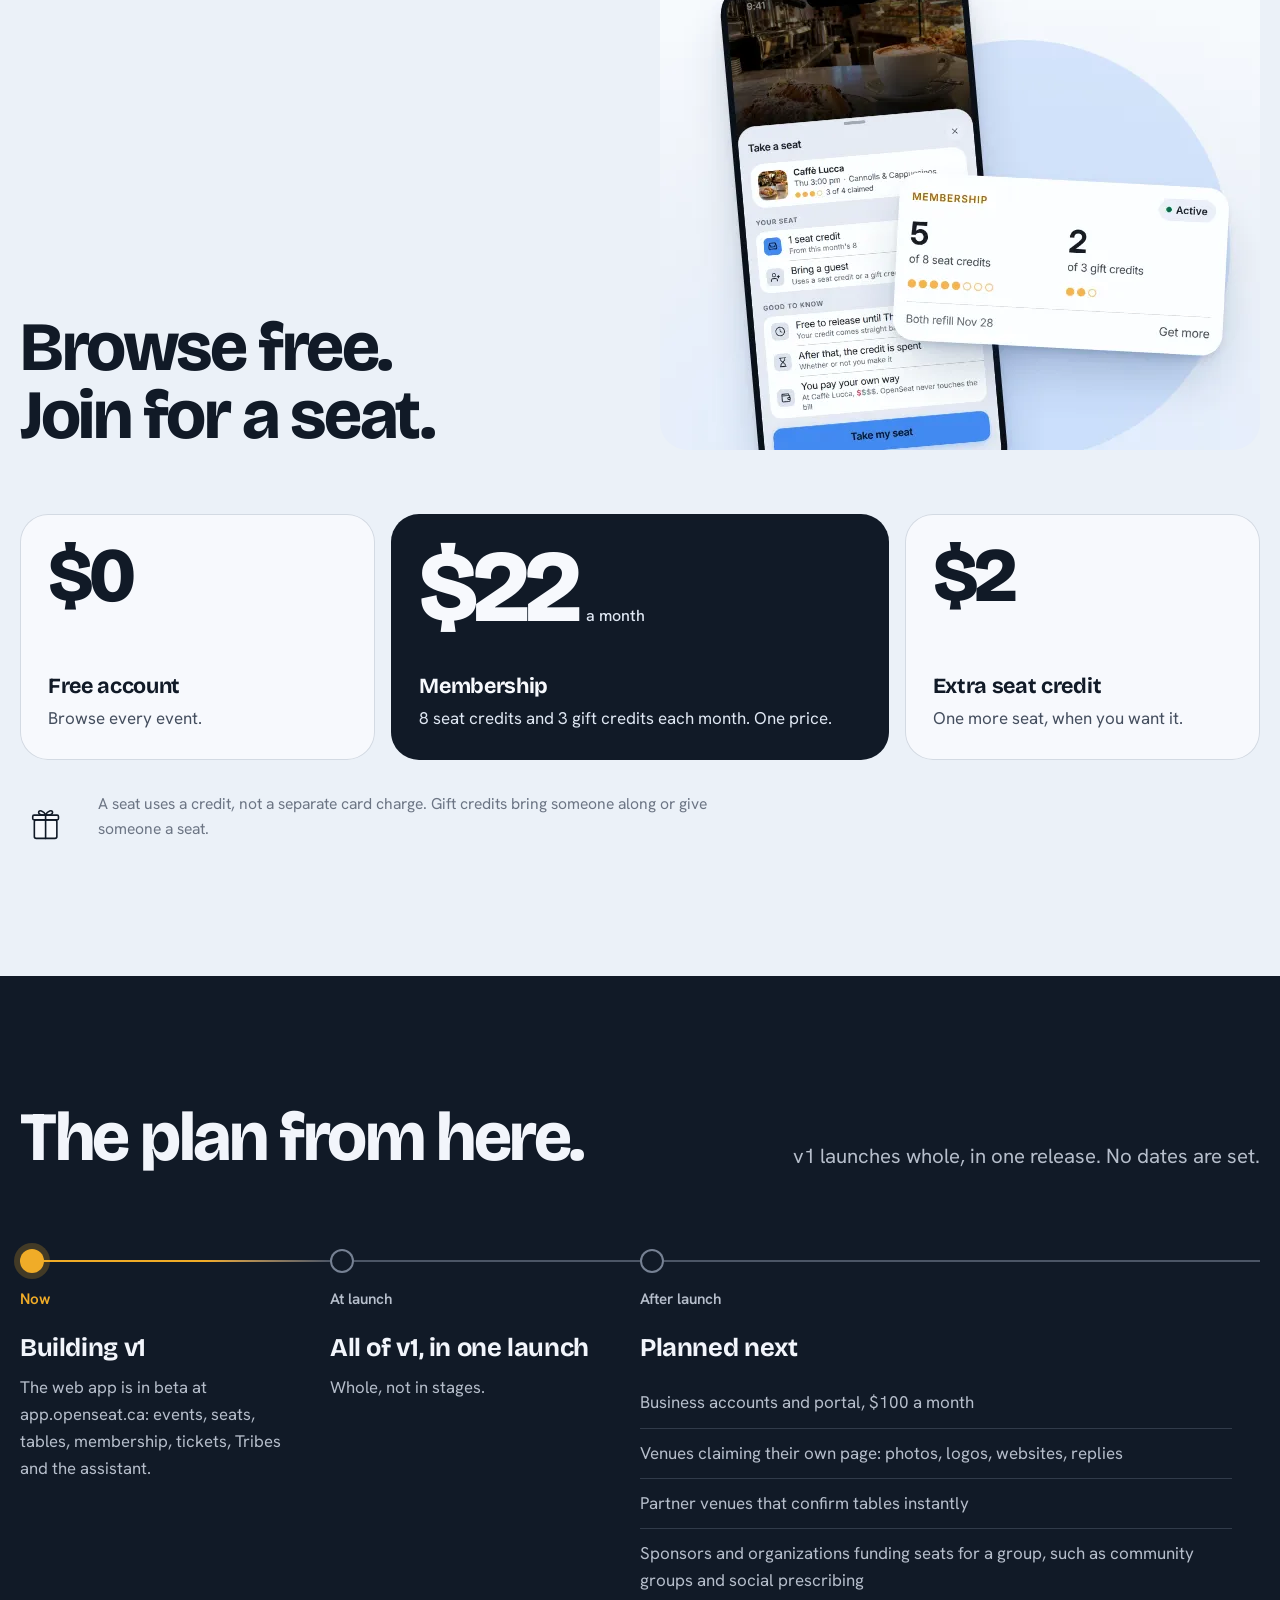
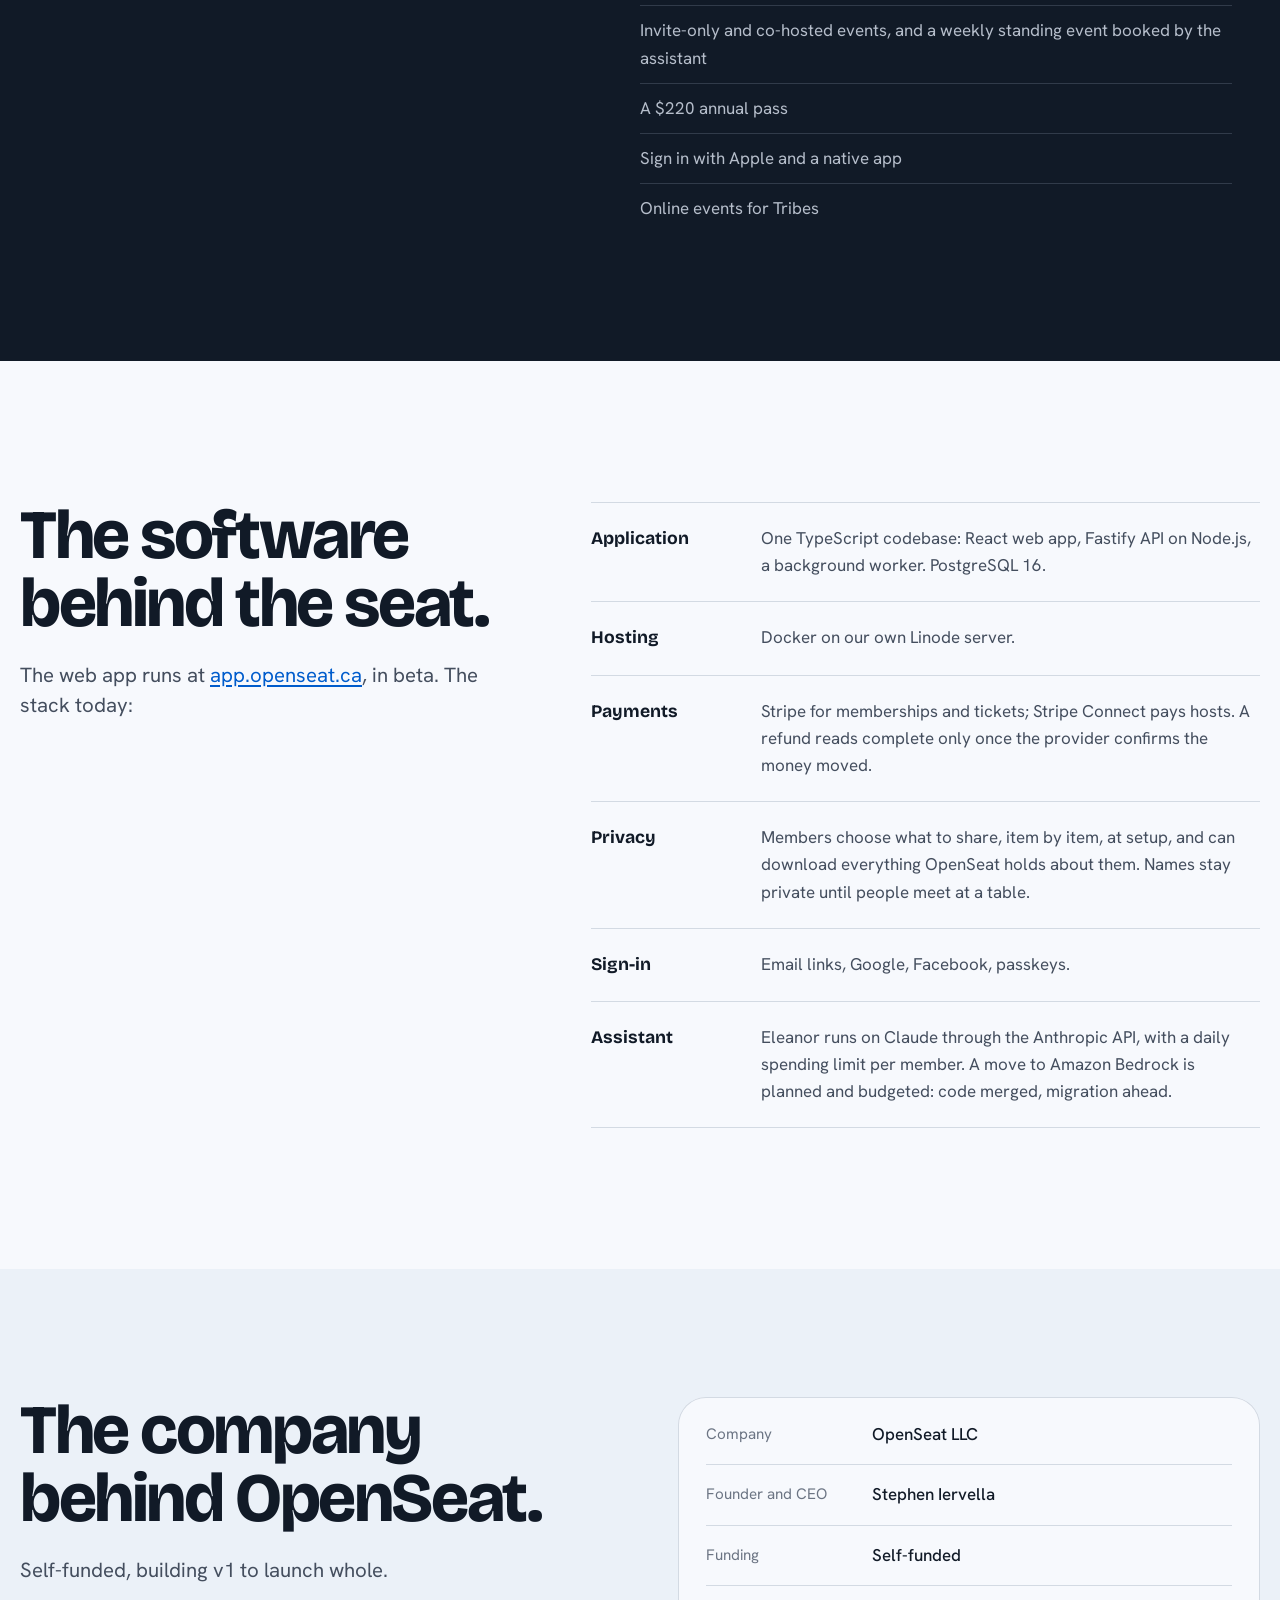
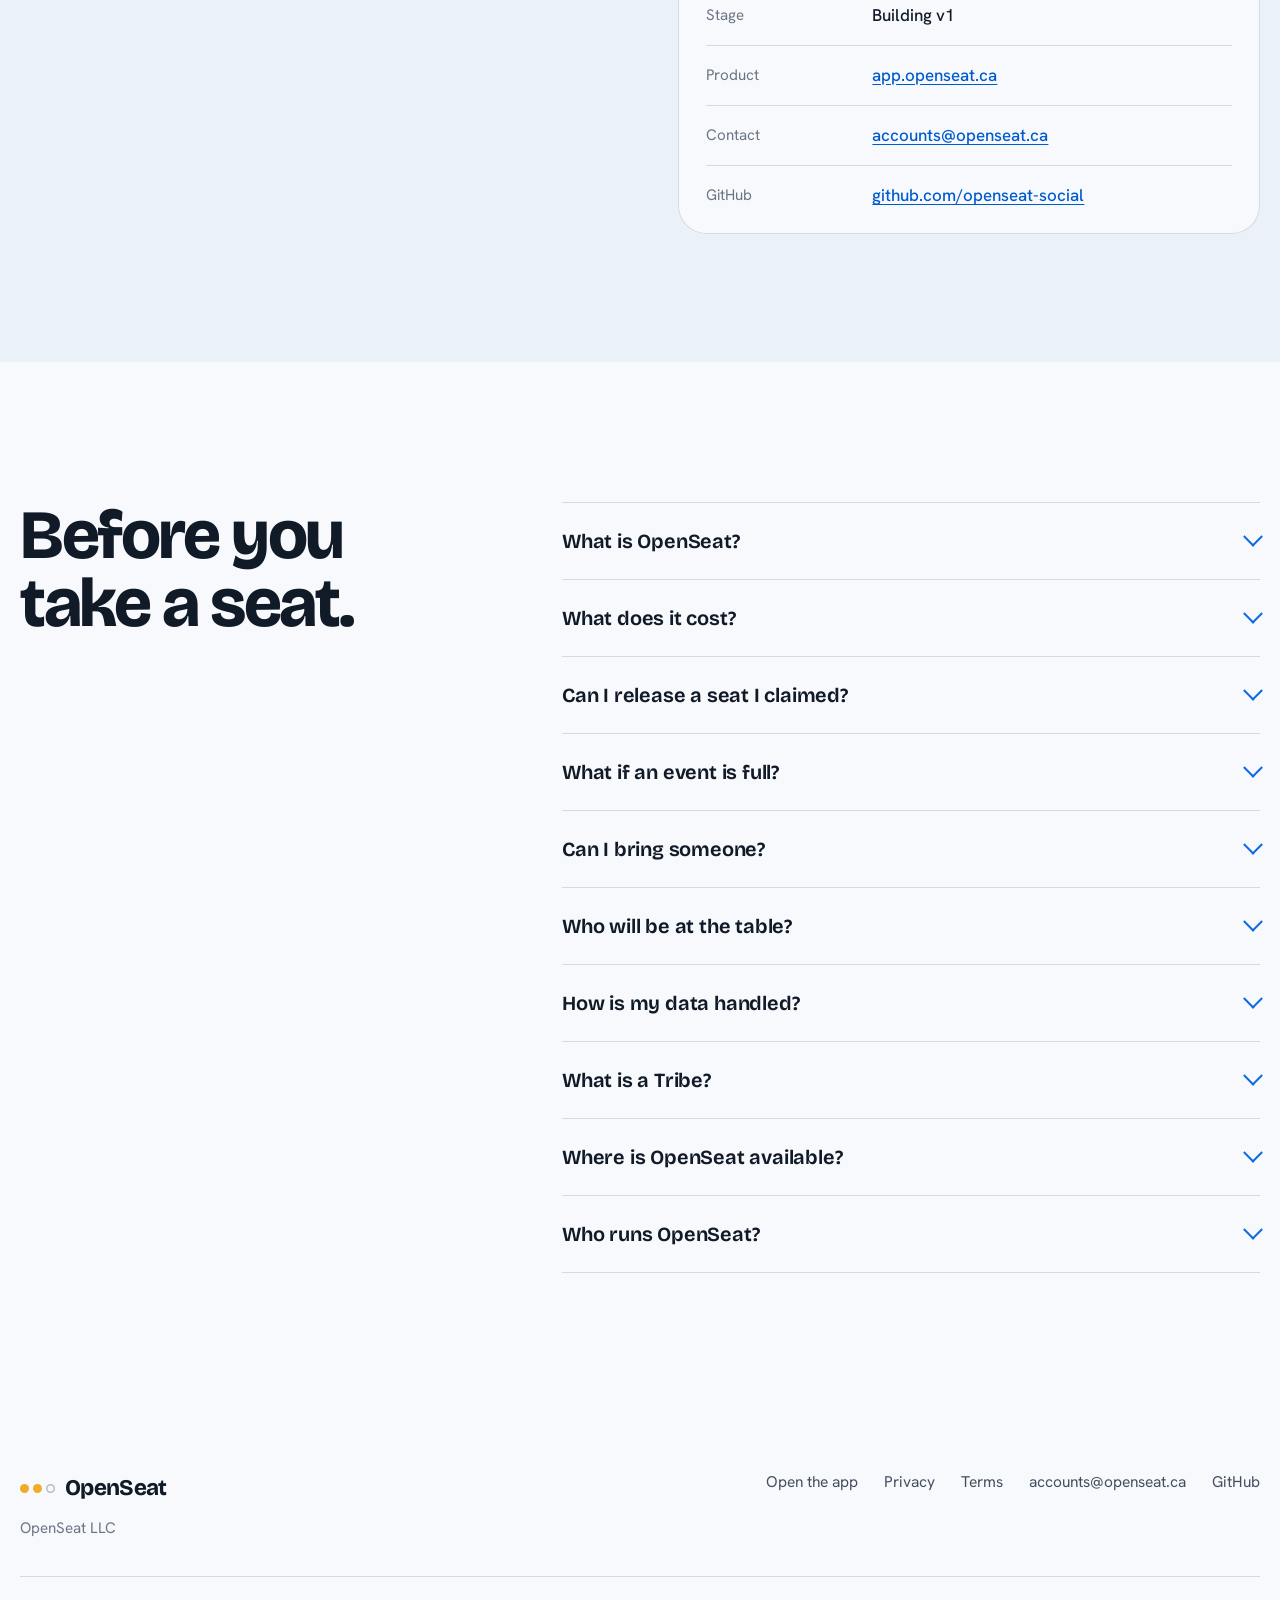
==== commit 28f5aaa7: "Motion: app demo videos and Lotties" ====
--- a/index.html
+++ b/index.html
@@ -88,7 +88,7 @@
     <div class="hero-stage">
       <picture>
         <source media="(max-width: 700px)" srcset="assets/renders/hero-m-1200-v6.webp" width="1200" height="1040">
-        <img class="hero-photo" src="assets/renders/hero-1200-v6.webp" srcset="assets/renders/hero-1200-v6.webp 1200w, assets/renders/hero-2400-v6.webp 2400w" sizes="(max-width: 1320px) 100vw, 1280px" width="1200" height="558" fetchpriority="high" alt="Three OpenSeat screens: Explore, Home with Eleanor, and Cannolis &amp; Cappuccinos at Caffè Lucca. Steak &amp; Eggs, Over Easy at Bluebird Truck Stop Diner lifts out front and centre, and Caffè Lucca&#39;s Take a seat bar floats beside its event.">
+        <img class="hero-photo" data-video="assets/motion/hero-v1" data-video-m="assets/motion/hero-m-v1" src="assets/renders/hero-1200-v6.webp" srcset="assets/renders/hero-1200-v6.webp 1200w, assets/renders/hero-2400-v6.webp 2400w" sizes="(max-width: 1320px) 100vw, 1280px" width="1200" height="558" fetchpriority="high" alt="Three OpenSeat screens: Explore, Home with Eleanor, and Cannolis &amp; Cappuccinos at Caffè Lucca. Steak &amp; Eggs, Over Easy at Bluebird Truck Stop Diner lifts out front and centre, and Caffè Lucca&#39;s Take a seat bar floats beside its event.">
       </picture>
     </div>
   </div>
@@ -112,6 +112,7 @@
 <section class="chair" aria-labelledby="chair-title">
   <div class="wrap how-grid">
     <div class="beats">
+      <div class="lottie spot reveal" data-lottie="assets/lottie/empty-chair-v1.js" aria-hidden="true"><svg class="lottie-still" viewBox="0 0 240 240" aria-hidden="true" focusable="false"><g><g><path d="M18 185L222 185" class="s-line" fill="none" stroke="rgb(211,218,227)" stroke-width="4" stroke-linecap="round" stroke-linejoin="round"/></g></g><g><g><path d="M88 112L88 184" class="s-ink" fill="none" stroke="rgb(17,26,39)" stroke-width="6" stroke-linecap="round" stroke-linejoin="round"/><path d="M64 184L112 184" class="s-ink" fill="none" stroke="rgb(17,26,39)" stroke-width="6" stroke-linecap="round" stroke-linejoin="round"/></g><g><path d="M28 112L150 112" class="s-ink" fill="none" stroke="rgb(17,26,39)" stroke-width="6" stroke-linecap="round" stroke-linejoin="round"/></g></g><g transform="translate(204 184) translate(-158 -184)"><g><path d="M165 84L158 140L158 184" class="s-ink" fill="none" stroke="rgb(17,26,39)" stroke-width="6" stroke-linecap="round" stroke-linejoin="round"/><path d="M158 140L120 140" class="s-ink" fill="none" stroke="rgb(17,26,39)" stroke-width="6" stroke-linecap="round" stroke-linejoin="round"/><path d="M122 140L122 184" class="s-ink" fill="none" stroke="rgb(17,26,39)" stroke-width="6" stroke-linecap="round" stroke-linejoin="round"/></g></g><g transform="translate(204 184) translate(-158 -184)"><g transform="translate(139 136.5)"><g transform="translate(0 -4.5)"><rect x="-16" y="-4.5" width="32" height="9" rx="4.5" class="f-pip" fill="rgb(240,172,39)"/></g></g></g></svg></div>
       <h2 id="chair-title" class="h2 caps reveal">IT STARTS WITH AN EMPTY SEAT.</h2>
         <p class="beat reveal">Find a table at a local restaurant. Claim a seat. Show up.</p>
         <p class="beat reveal">Or start your own table and let others join.</p>
@@ -132,7 +133,7 @@
 <!-- Tuesday -->
 <section class="story" aria-labelledby="story-title">
   <div class="wrap story-grid">
-    <img class="story-photo reveal" src="assets/renders/story-560-v6.webp" srcset="assets/renders/story-560-v6.webp 560w, assets/renders/story-1120-v6.webp 1120w" sizes="(max-width: 1000px) calc(100vw - 40px), 560px" width="560" height="700" loading="lazy" alt="Cannolis &amp; Cappuccinos at Caffè Lucca, a table for four with one seat left and its Take a seat bar lifted out, beside your seat at the same table, now four of four.">
+    <img class="story-photo reveal" data-video="assets/motion/story-v1" src="assets/renders/story-560-v6.webp" srcset="assets/renders/story-560-v6.webp 560w, assets/renders/story-1120-v6.webp 1120w" sizes="(max-width: 1000px) calc(100vw - 40px), 560px" width="560" height="700" loading="lazy" alt="Cannolis &amp; Cappuccinos at Caffè Lucca, a table for four with one seat left and its Take a seat bar lifted out, beside your seat at the same table, now four of four.">
     <div class="beats">
       <h2 id="story-title" class="h2 caps reveal">TUESDAY DOESN'T HAVE TO SUCK.</h2>
         <p class="beat reveal">Nothing planned tonight?</p>
@@ -161,6 +162,7 @@
         <p class="beat reveal">No paid boosts. No popularity contests. No digital meat market.</p>
         <p class="beat leave-attn reveal">YOU ARE THE ATTENTION.</p>
         <p class="beat reveal">And it's not for sale.</p>
+        <div class="lottie spot reveal" data-lottie="assets/lottie/pocket-v1.js" aria-hidden="true"><svg class="lottie-still" viewBox="0 0 240 240" aria-hidden="true" focusable="false"><g transform="translate(117 162) rotate(-4)"><g><rect x="-23" y="-42" width="46" height="84" rx="10" class="f-bg" fill="rgb(247,249,253)"/><rect x="-23" y="-42" width="46" height="84" rx="10" class="s-ink" fill="none" stroke="rgb(17,26,39)" stroke-width="6" stroke-linecap="round" stroke-linejoin="round"/></g><g><path d="M-5 -34L5 -34" class="s-ink" fill="none" stroke="rgb(17,26,39)" stroke-width="4" stroke-linecap="round" stroke-linejoin="round"/></g></g><g transform="translate(120 124) translate(-120 -124)"><g><path d="M62 124C100 133 140 133 178 124L174 188C174 194 171 196 166 198L124 212C121 213 119 213 116 212L74 198C69 196 66 194 66 188L62 124Z" class="f-bg" fill="rgb(247,249,253)"/><path d="M62 124C100 133 140 133 178 124L174 188C174 194 171 196 166 198L124 212C121 213 119 213 116 212L74 198C69 196 66 194 66 188L62 124Z" class="s-ink" fill="none" stroke="rgb(17,26,39)" stroke-width="6" stroke-linecap="round" stroke-linejoin="round"/></g><g><path d="M72 136C104 144 136 144 168 136L165.5 185C165.5 189 163.5 190.5 160 191.7L122.5 203.8C120.8 204.4 119.2 204.4 117.5 203.8L80 191.7C76.5 190.5 74.5 189 74.5 185L72 136Z" class="s-accent" fill="none" stroke="rgb(15,107,224)" stroke-width="3" stroke-linecap="round" stroke-linejoin="round" stroke-dasharray="0.01 7.5"/></g><g><path d="M84 176C98 154 112 156 120 172C128 156 142 154 156 176" class="s-accent" fill="none" stroke="rgb(15,107,224)" stroke-width="3.5" stroke-linecap="round" stroke-linejoin="round"/></g><g><circle cx="70" cy="128" r="4" class="f-pip" fill="rgb(240,172,39)"/><circle cx="170" cy="128" r="4" class="f-pip" fill="rgb(240,172,39)"/></g></g></svg></div>
         <p class="beat reveal">Find your table. Make your plans. Put the damn phone away.</p>
         <p class="beat strong reveal">Less screen time. More stories worth telling.</p>
     </div>
@@ -233,7 +235,7 @@
     <div class="how-copy">
       <h2 id="how-title" class="h2 reveal">How it works.</h2>
       <p class="lede reveal">Meet new people over food and drinks at real places.</p>
-      <img class="render reveal" src="assets/renders/how-560-v6.webp" srcset="assets/renders/how-560-v6.webp 560w, assets/renders/how-1120-v6.webp 1120w" sizes="(max-width: 1000px) calc(100vw - 40px), 560px" width="560" height="620" loading="lazy" alt="Three OpenSeat screens: Explore, the Take a seat sheet with one seat credit, and your seat at Caffè Lucca.">
+      <img class="render reveal" data-video="assets/motion/how-v1" src="assets/renders/how-560-v6.webp" srcset="assets/renders/how-560-v6.webp 560w, assets/renders/how-1120-v6.webp 1120w" sizes="(max-width: 1000px) calc(100vw - 40px), 560px" width="560" height="620" loading="lazy" alt="Three OpenSeat screens: Explore, the Take a seat sheet with one seat credit, and your seat at Caffè Lucca.">
     </div>
     <ol class="steps">
         <li class="reveal">
@@ -246,6 +248,7 @@
         <li class="reveal">
           <span class="step-n" aria-hidden="true">2</span>
           <div>
+            <div class="lottie spot-sm" data-lottie="assets/lottie/seat-pips-v1.js" aria-hidden="true"><svg class="lottie-still" viewBox="0 0 240 240" aria-hidden="true" focusable="false"><g transform="translate(142 120)"><g><circle cx="0" cy="0" r="14" class="f-pip" fill="rgb(240,172,39)"/></g></g><g transform="translate(98 120)"><g><circle cx="0" cy="0" r="14" class="f-pip" fill="rgb(240,172,39)"/></g></g><g transform="translate(54 120)"><g><circle cx="0" cy="0" r="14" class="f-pip" fill="rgb(240,172,39)"/></g></g><g transform="translate(186 120)"><g><circle cx="0" cy="0" r="14" class="f-pip" fill="rgb(240,172,39)"/></g></g></svg></div>
             <h3>Claim a seat</h3>
             <p>One membership credit. <span class="claimed"><span class="pips" aria-hidden="true"><i class="on"></i><i class="on"></i><i class="on"></i><i></i></span>3 of 4 claimed</span></p>
             <p>Release before the event's cutoff and the credit comes back. After it, the credit is spent. If the table does not go ahead, it comes back.</p>
@@ -254,6 +257,7 @@
         <li class="reveal">
           <span class="step-n" aria-hidden="true">3</span>
           <div>
+            <div class="lottie spot-sm" data-lottie="assets/lottie/meet-v1.js" aria-hidden="true"><svg class="lottie-still" viewBox="0 0 240 240" aria-hidden="true" focusable="false"><g transform="translate(84 166) translate(0 -166)"><g><path d="M-27 166L-27 160C-27 151.16 -19.84 144 -11 144L11 144C19.84 144 27 151.16 27 160L27 166" class="s-ink" fill="none" stroke="rgb(17,26,39)" stroke-width="6" stroke-linecap="round" stroke-linejoin="round"/></g><g><circle cx="0" cy="104" r="17" class="s-ink" fill="none" stroke="rgb(17,26,39)" stroke-width="6" stroke-linecap="round" stroke-linejoin="round"/></g></g><g transform="translate(156 166) translate(0 -166)"><g><path d="M-27 166L-27 160C-27 151.16 -19.84 144 -11 144L11 144C19.84 144 27 151.16 27 160L27 166" class="s-accent" fill="none" stroke="rgb(15,107,224)" stroke-width="6" stroke-linecap="round" stroke-linejoin="round"/></g><g><circle cx="0" cy="104" r="17" class="s-accent" fill="none" stroke="rgb(15,107,224)" stroke-width="6" stroke-linecap="round" stroke-linejoin="round"/></g></g><g><g><path d="M156 77C156 58 140 44 120 44" class="s-accent" fill="none" stroke="rgb(15,107,224)" stroke-width="6" stroke-linecap="round" stroke-linejoin="round"/></g><g><path d="M84 77C84 58 100 44 120 44" class="s-accent" fill="none" stroke="rgb(15,107,224)" stroke-width="6" stroke-linecap="round" stroke-linejoin="round"/></g></g><g transform="translate(120 44)"><g><path d="M0 -15C1.5 -4 4 -1.5 15 0C4 1.5 1.5 4 0 15C-1.5 4 -4 1.5 -15 0C-4 -1.5 -1.5 -4 0 -15Z" class="f-pip" fill="rgb(240,172,39)"/></g></g></svg></div>
             <h3>Show up</h3>
             <p>Names show once you have met. If you both want to stay in touch, you become friends.</p>
           </div>
@@ -322,7 +326,7 @@
   <div class="wrap tt-grid">
     <div>
       <h2 id="tt-title" class="h2 reveal">Tickets and Tribes.</h2>
-      <img class="render reveal" src="assets/renders/tt-600-v6.webp" srcset="assets/renders/tt-600-v6.webp 600w, assets/renders/tt-1200-v6.webp 1200w" sizes="(max-width: 1000px) calc(100vw - 40px), 600px" width="600" height="560" loading="lazy" alt="Gnocchi and Chianti on sale at Caffè Lucca and a Tribe's member view, with the Tribe's This week card lifted out.">
+      <img class="render reveal" data-video="assets/motion/tt-v1" src="assets/renders/tt-600-v6.webp" srcset="assets/renders/tt-600-v6.webp 600w, assets/renders/tt-1200-v6.webp 1200w" sizes="(max-width: 1000px) calc(100vw - 40px), 600px" width="600" height="560" loading="lazy" alt="Gnocchi and Chianti on sale at Caffè Lucca and a Tribe's member view, with the Tribe's This week card lifted out.">
     </div>
       <div class="hosts-items">
         <div class="reveal">
@@ -358,7 +362,8 @@
         <div><h3>Extra seat credit</h3><p>One more seat, when you want it.</p></div>
       </div>
     </div>
-    <p class="fine reveal">A seat uses a credit, not a separate card charge. Gift credits bring someone along or give someone a seat.</p>
+    <div class="gift-line reveal"><div class="lottie spot-sm" data-lottie="assets/lottie/gift-v1.js" aria-hidden="true"><svg class="lottie-still" viewBox="0 0 240 240" aria-hidden="true" focusable="false"><g transform="translate(96 106)"><g><path d="M-30 -20L30 -20C33.31 -20 36 -17.31 36 -14L36 -7C32.13 -7 29 -3.87 29 0C29 3.87 32.13 7 36 7L36 14C36 17.31 33.31 20 30 20L-30 20C-33.31 20 -36 17.31 -36 14L-36 7C-32.13 7 -29 3.87 -29 0C-29 -3.87 -32.13 -7 -36 -7L-36 -14C-36 -17.31 -33.31 -20 -30 -20Z" class="f-bg" fill="rgb(247,249,253)"/><path d="M-30 -20L30 -20C33.31 -20 36 -17.31 36 -14L36 -7C32.13 -7 29 -3.87 29 0C29 3.87 32.13 7 36 7L36 14C36 17.31 33.31 20 30 20L-30 20C-33.31 20 -36 17.31 -36 14L-36 7C-32.13 7 -29 3.87 -29 0C-29 -3.87 -32.13 -7 -36 -7L-36 -14C-36 -17.31 -33.31 -20 -30 -20Z" class="s-accent" fill="none" stroke="rgb(15,107,224)" stroke-width="6" stroke-linecap="round" stroke-linejoin="round"/></g><g><path d="M-12 -13L-12 13" class="s-accent" fill="none" stroke="rgb(15,107,224)" stroke-width="4" stroke-linecap="round" stroke-linejoin="round" stroke-dasharray="0.01 8.6"/></g><g transform="translate(10 0) translate(-10 0)"><circle cx="10" cy="0" r="6" class="f-pip" fill="rgb(240,172,39)"/></g></g><g transform="translate(96 204) translate(-96 -204)"><g><rect x="54" y="134" width="84" height="70" rx="7" class="f-bg" fill="rgb(247,249,253)"/><rect x="54" y="134" width="84" height="70" rx="7" class="s-ink" fill="none" stroke="rgb(17,26,39)" stroke-width="6" stroke-linecap="round" stroke-linejoin="round"/></g><g><path d="M96 134L96 204" class="s-ink" fill="none" stroke="rgb(17,26,39)" stroke-width="6" stroke-linecap="round" stroke-linejoin="round"/></g></g><g transform="translate(96 204) translate(-96 -204)"><g transform="translate(164 156) rotate(65)"><g><path d="M0 -9C-6 -25 -26 -31 -26 -19C-26 -11 -12 -9 0 -9" class="s-ink" fill="none" stroke="rgb(17,26,39)" stroke-width="6" stroke-linecap="round" stroke-linejoin="round"/><path d="M0 -9C6 -25 26 -31 26 -19C26 -11 12 -9 0 -9" class="s-ink" fill="none" stroke="rgb(17,26,39)" stroke-width="6" stroke-linecap="round" stroke-linejoin="round"/></g><g><rect x="-48" y="-9" width="96" height="18" rx="5" class="f-bg" fill="rgb(247,249,253)"/><rect x="-48" y="-9" width="96" height="18" rx="5" class="s-ink" fill="none" stroke="rgb(17,26,39)" stroke-width="6" stroke-linecap="round" stroke-linejoin="round"/></g><g><path d="M0 -9L0 9" class="s-ink" fill="none" stroke="rgb(17,26,39)" stroke-width="6" stroke-linecap="round" stroke-linejoin="round"/></g></g></g></svg></div>
+    <p class="fine">A seat uses a credit, not a separate card charge. Gift credits bring someone along or give someone a seat.</p></div>
   </div>
 </section>
 
@@ -507,5 +512,6 @@
     <p>App screens are from the OpenSeat beta.</p>
   </div>
 </footer>
+<script src="assets/js/motion-v1.js" defer></script>
 </body>
 </html>
--- a/site.css
+++ b/site.css
@@ -536,3 +536,39 @@
   .steps li { grid-template-columns: 44px minmax(0, 1fr); }
   .step-n { font-size: 2rem; }
 }
+
+/* Motion (assets/js/motion-v1.js): the animated demos replace their still once they can play, so they take the
+   still's classes; Lottie spots reserve their square before anything loads. */
+video.hero-photo, video.story-photo, video.render { display: block; height: auto; object-fit: cover; background: transparent; }
+.lottie {
+  --lt-ink: var(--ink);
+  --lt-accent: var(--blue);
+  --lt-pip: var(--amber);
+  --lt-off: var(--pip-off);
+  --lt-line: var(--line);
+  --lt-bg: var(--paper);
+  position: relative;
+  display: block;
+  width: 100%;
+  aspect-ratio: 1;
+}
+.lottie > svg, .lottie-player { position: absolute; inset: 0; width: 100%; height: 100%; }
+.lottie > svg { display: block; overflow: visible; }
+.lottie.is-live > .lottie-still { visibility: hidden; }
+
+.lottie .s-ink { stroke: var(--lt-ink); }
+.lottie .s-accent { stroke: var(--lt-accent); }
+.lottie .s-pip { stroke: var(--lt-pip); }
+.lottie .s-off { stroke: var(--lt-off); }
+.lottie .s-line { stroke: var(--lt-line); }
+.lottie .f-pip { fill: var(--lt-pip); }
+.lottie .f-accent { fill: var(--lt-accent); }
+.lottie .f-bg { fill: var(--lt-bg); }
+.spot { width: 120px; margin-bottom: 4px; }
+.spot-sm { width: 76px; }
+.gift-line { display: flex; align-items: center; gap: 14px; }
+.gift-line .spot-sm { flex: none; width: 64px; }
+
+.gift-line { margin-top: 24px; }
+.gift-line .fine { margin-top: 0; }
+.steps .spot-sm { width: 64px; margin: -14px 0 -16px -12px; }
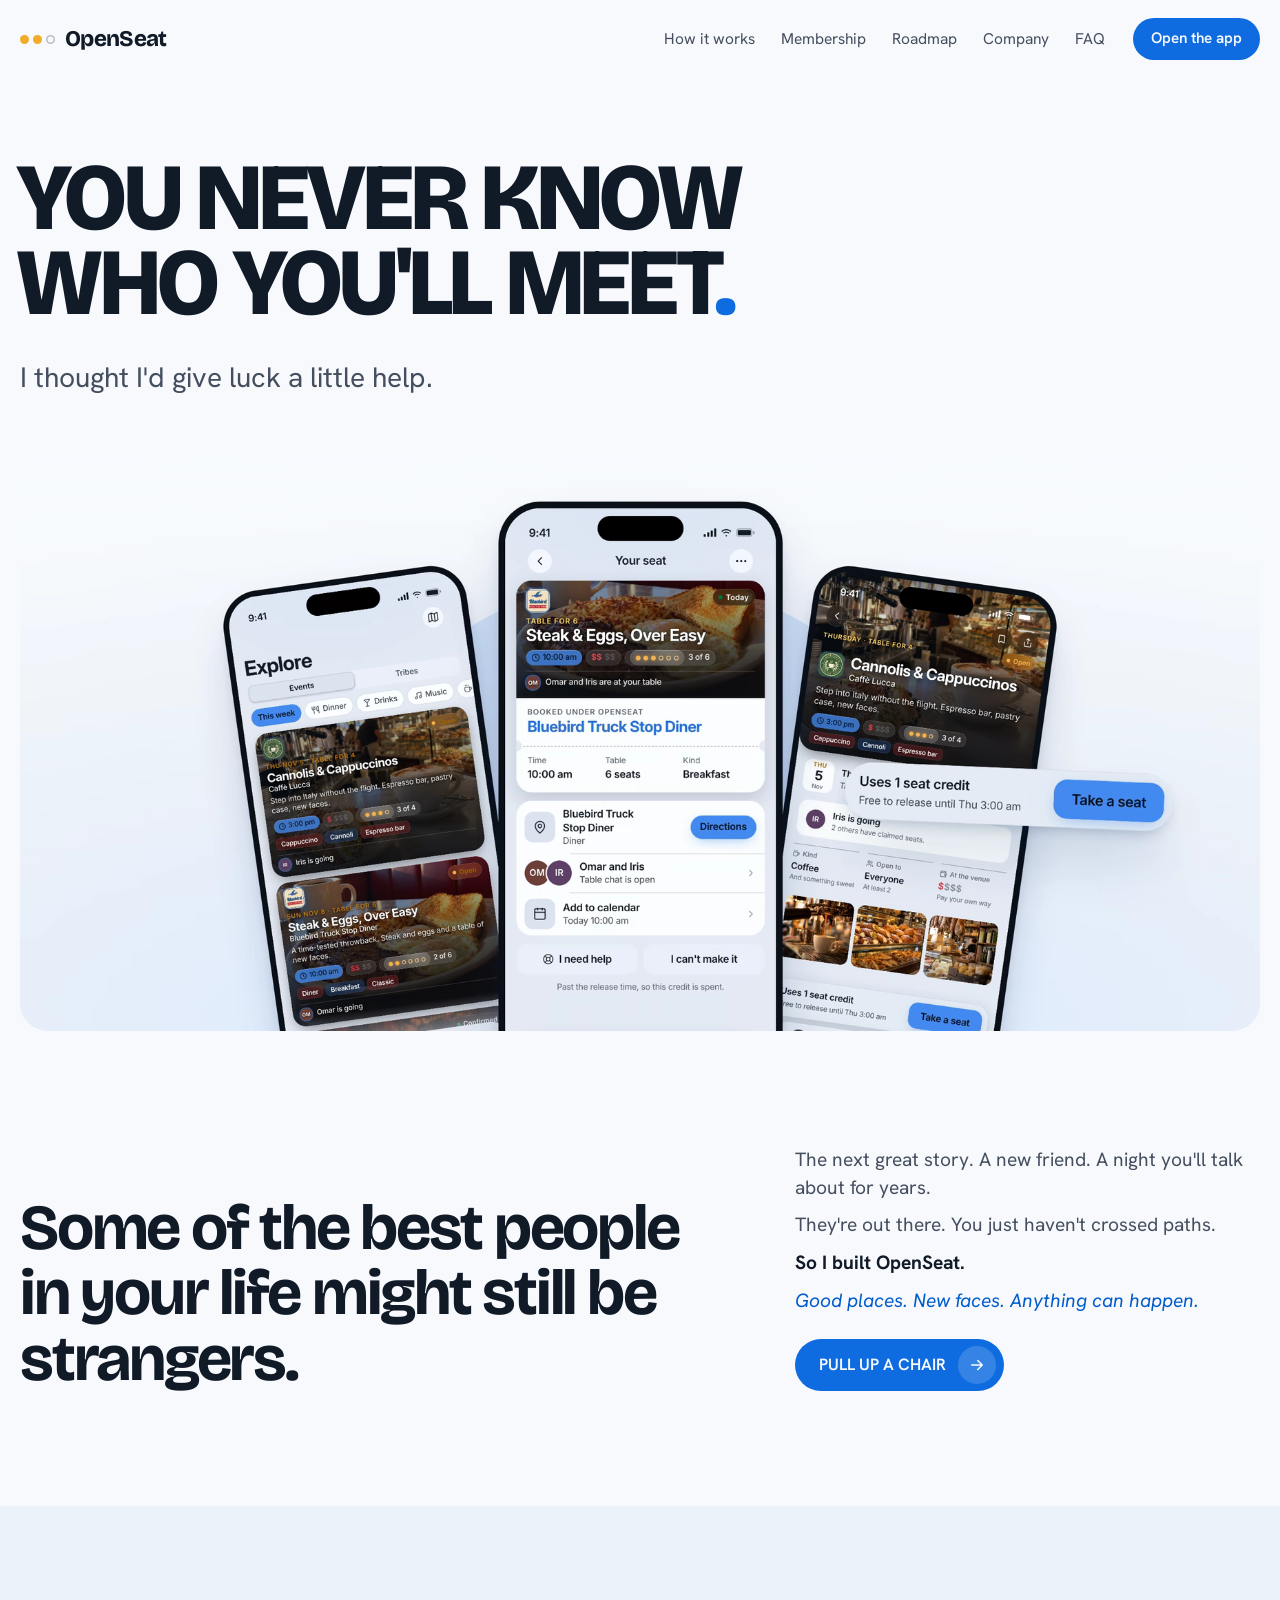
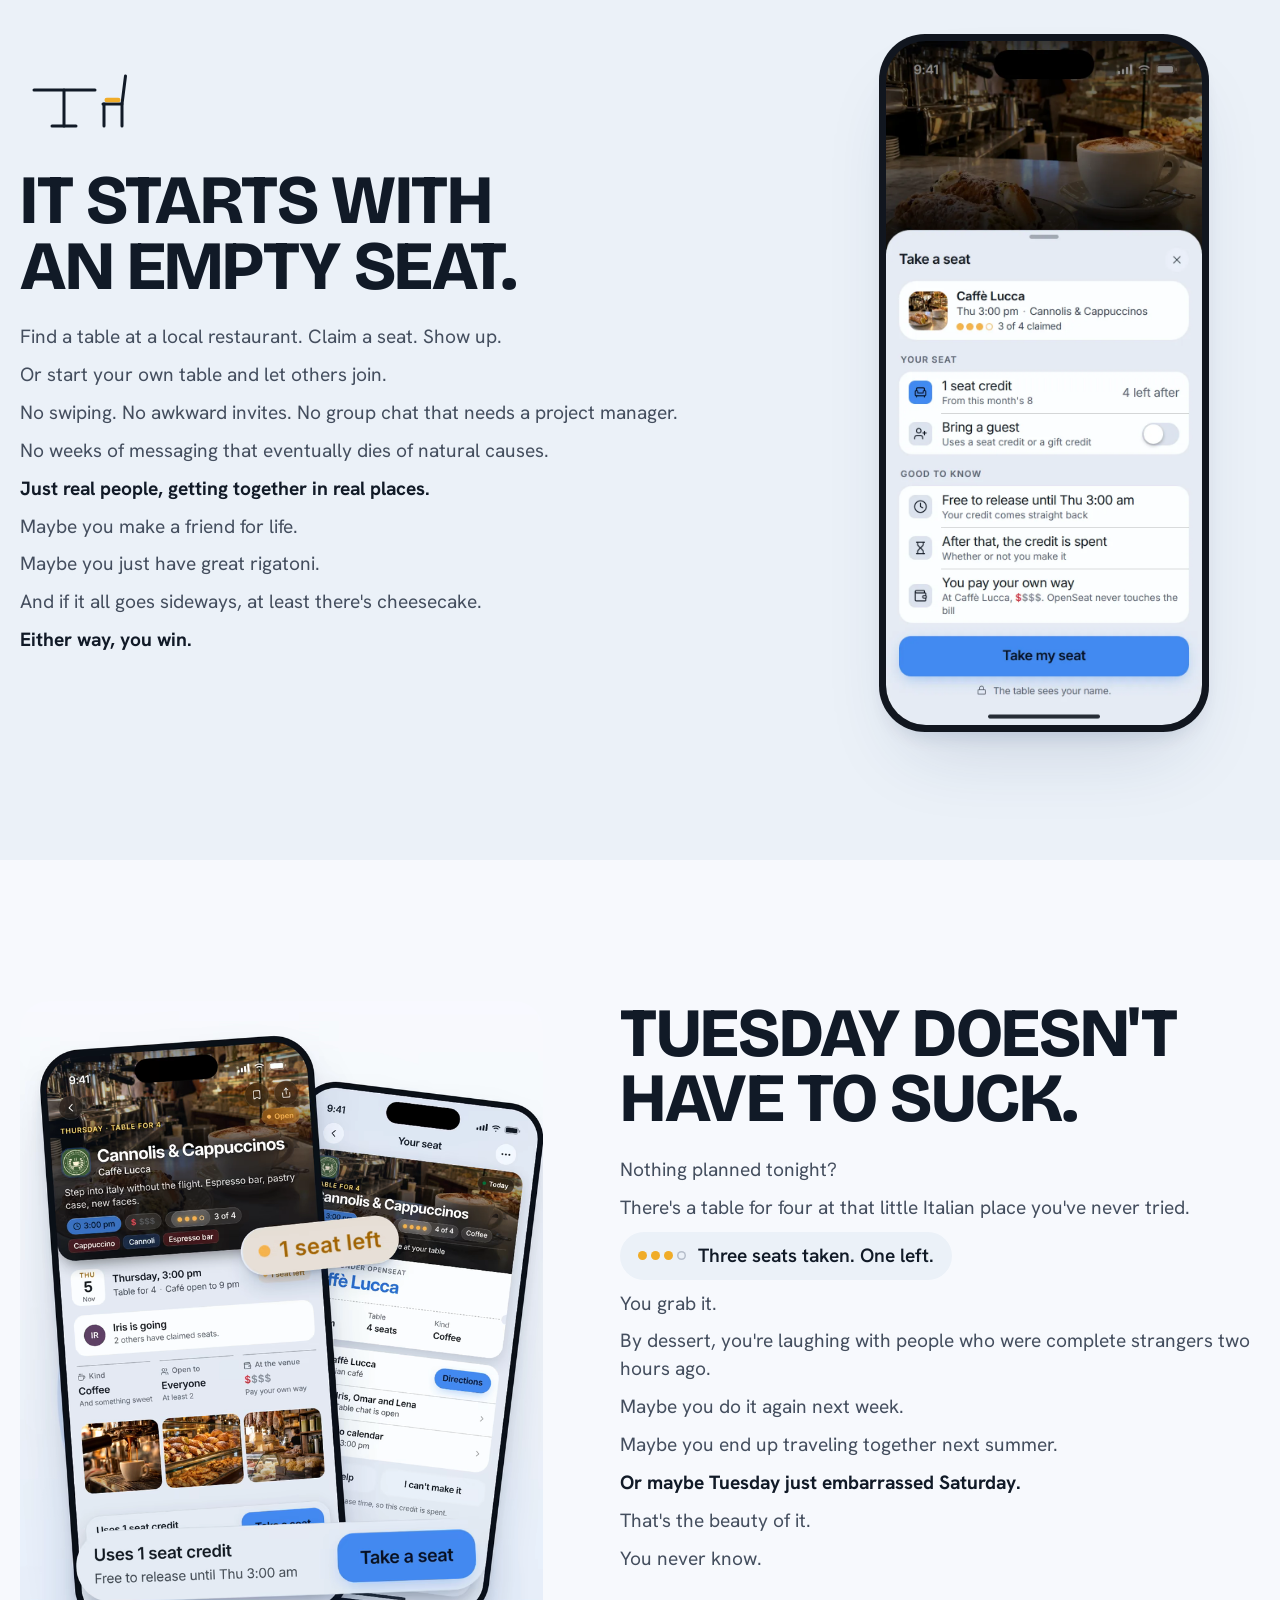
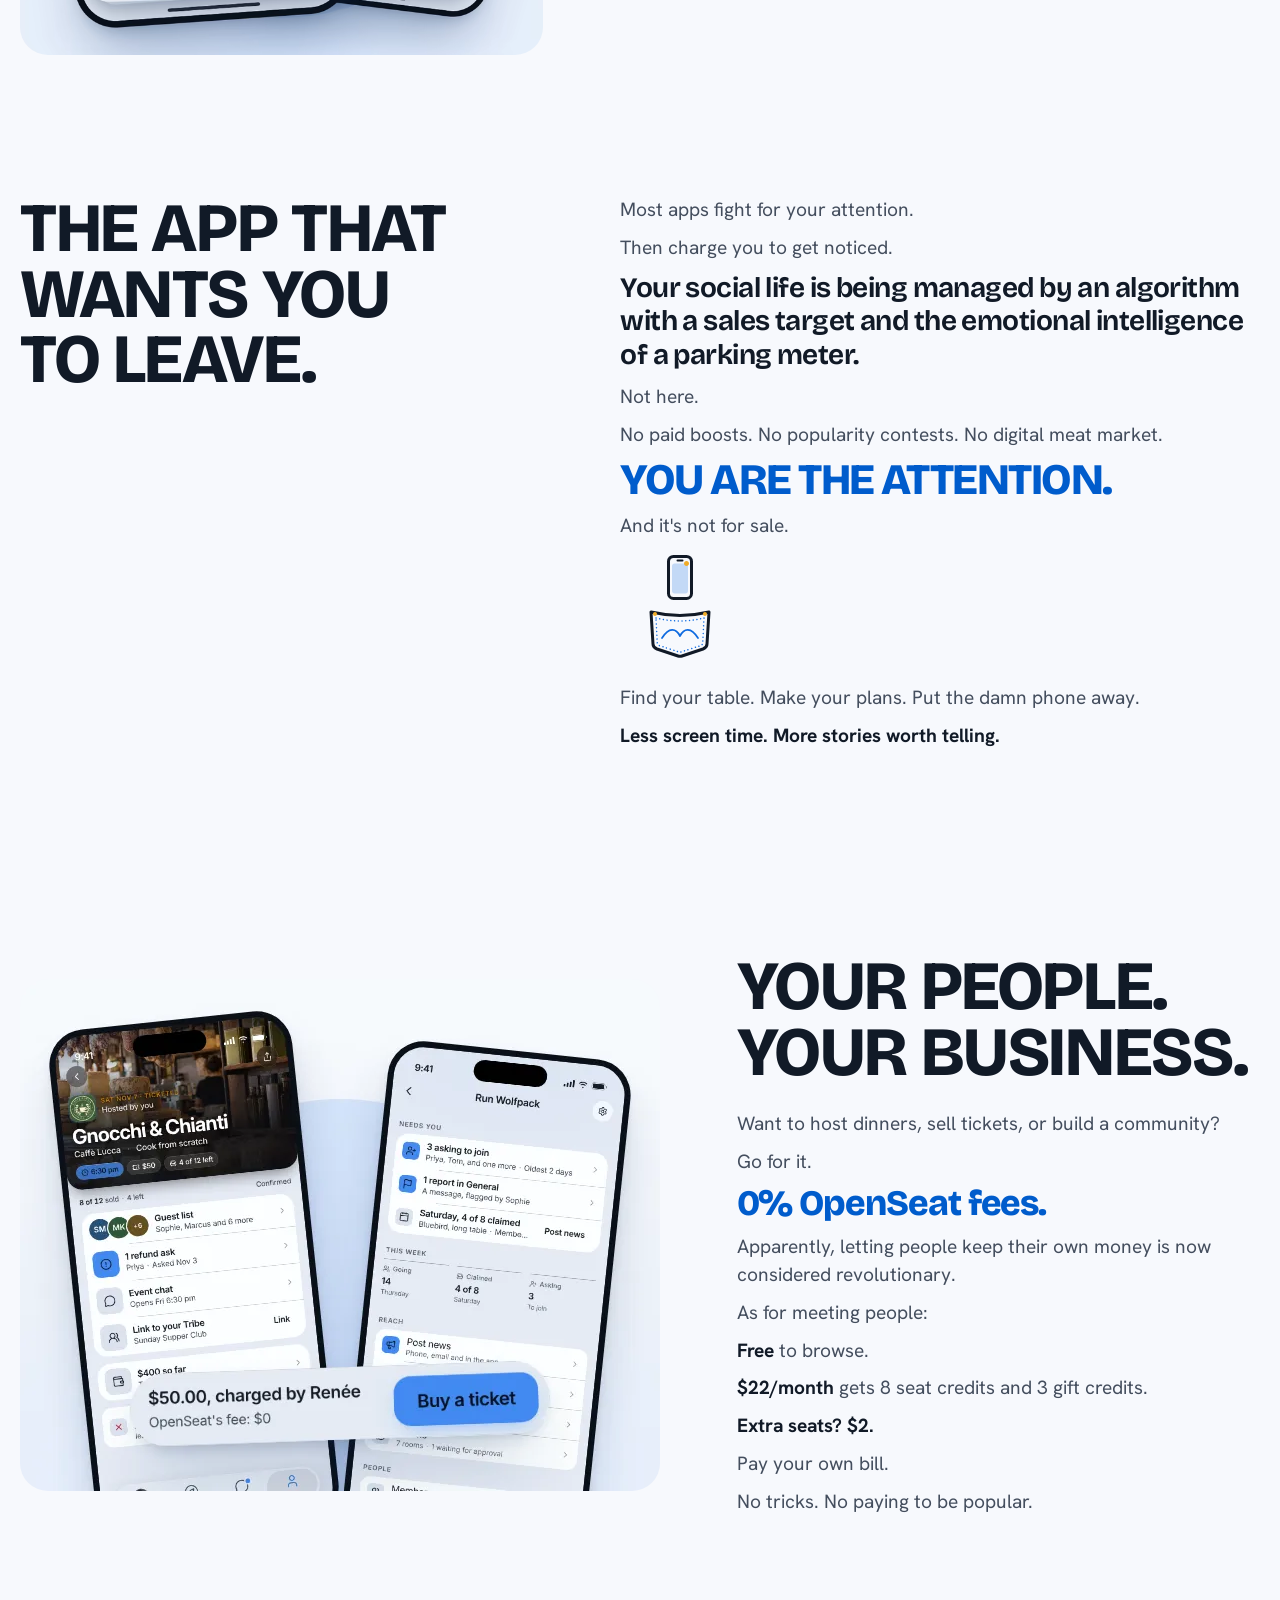
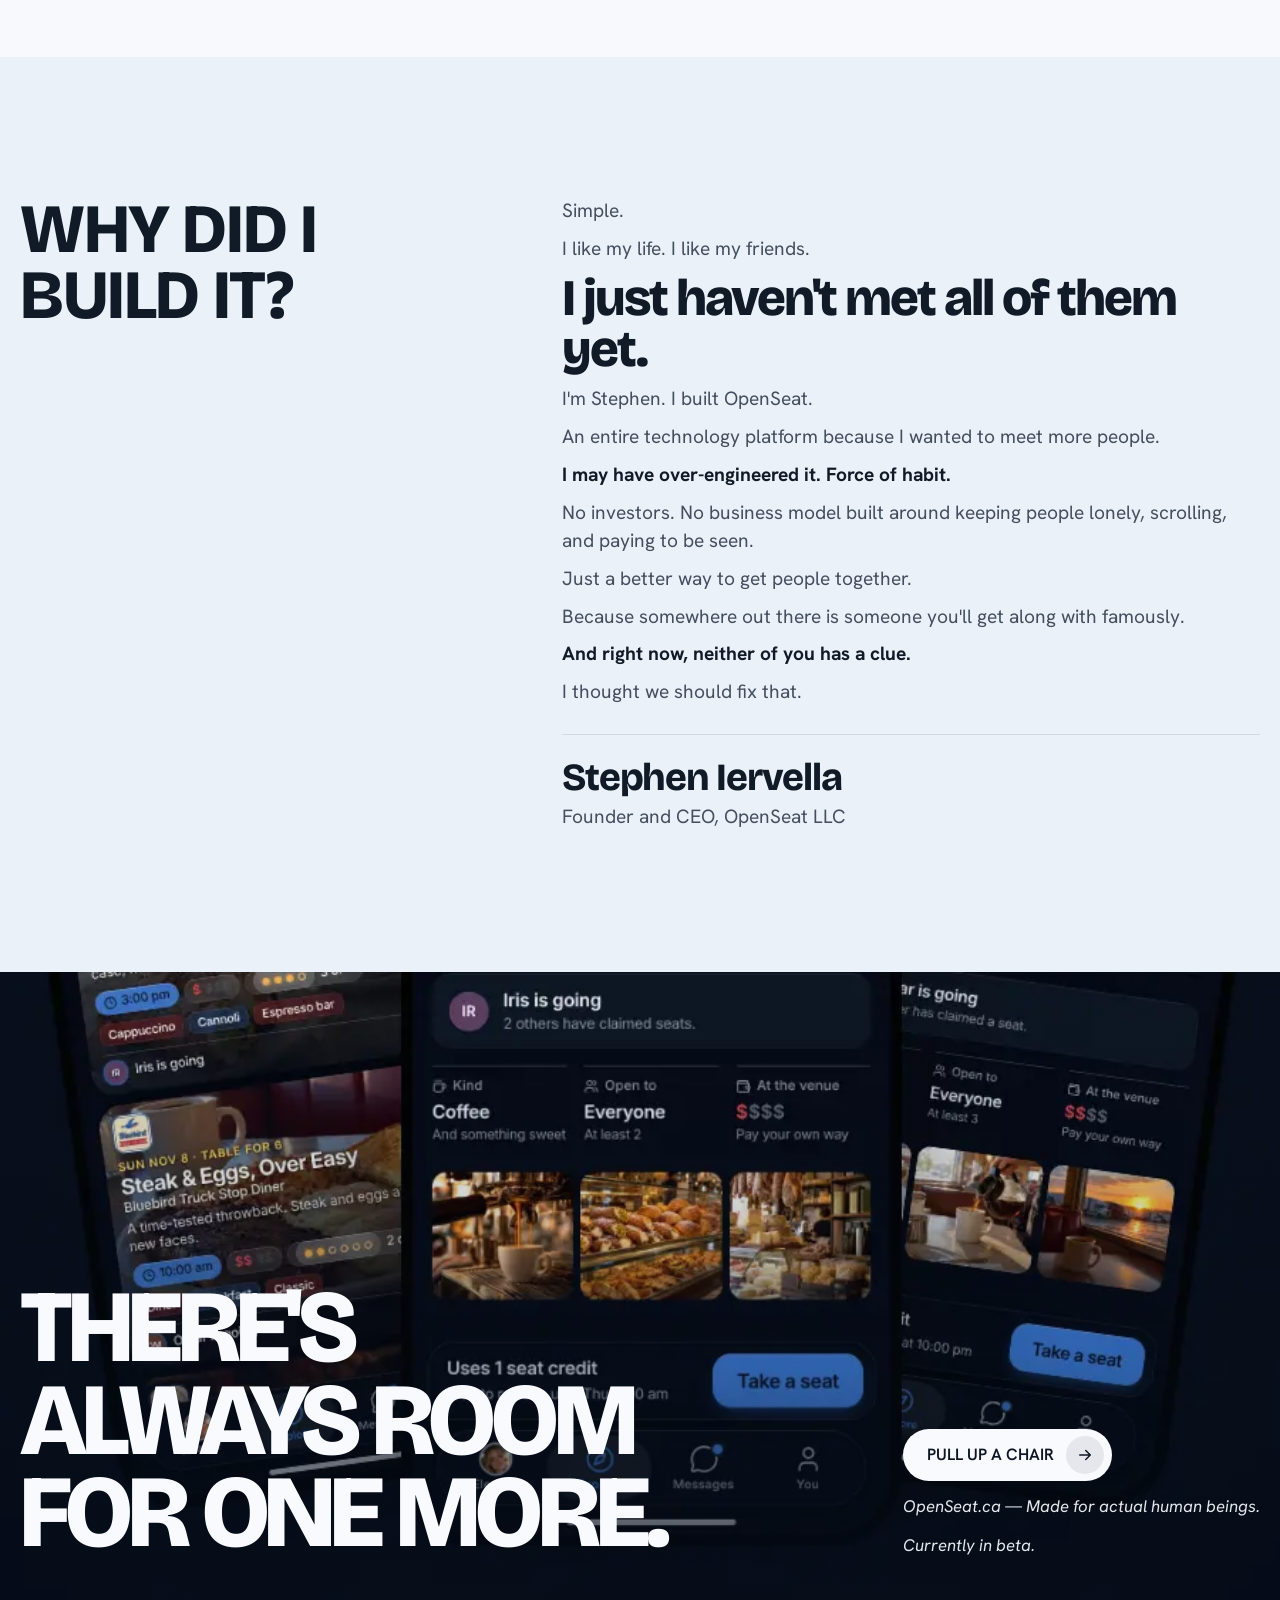
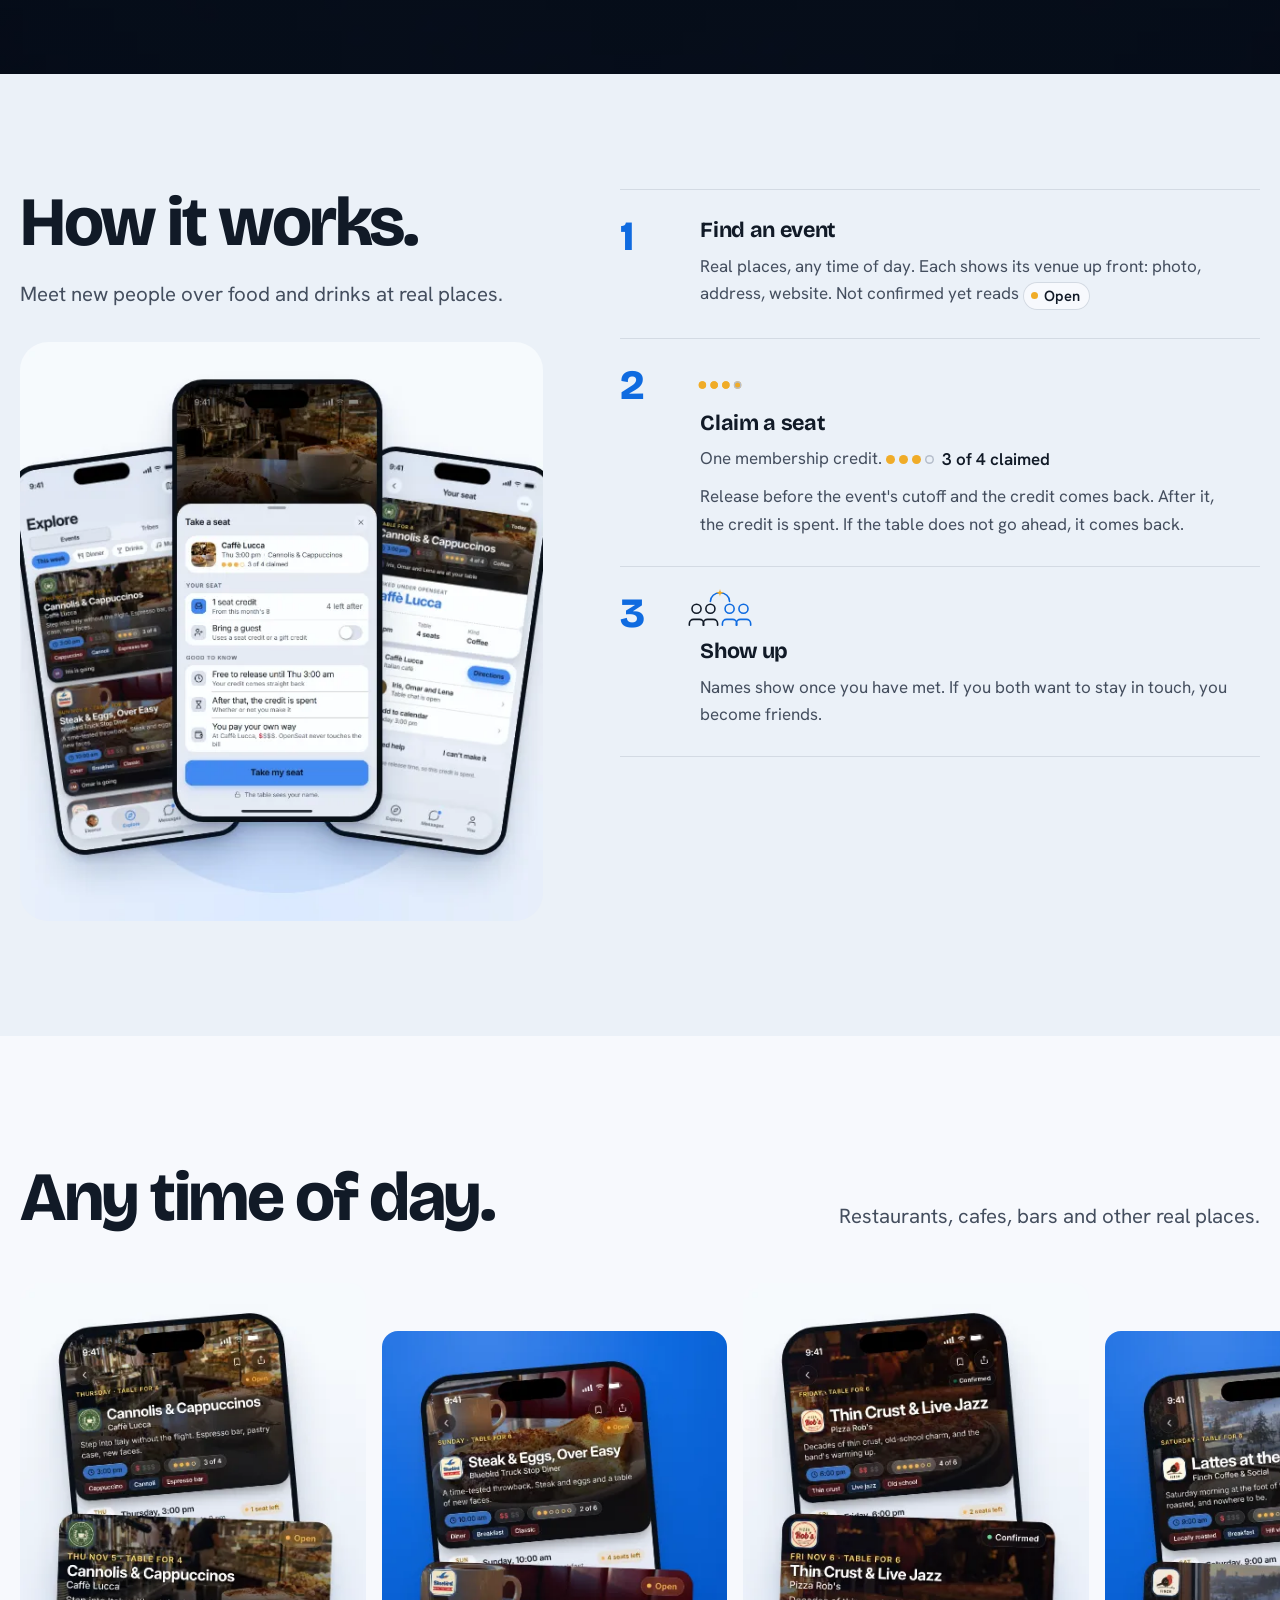
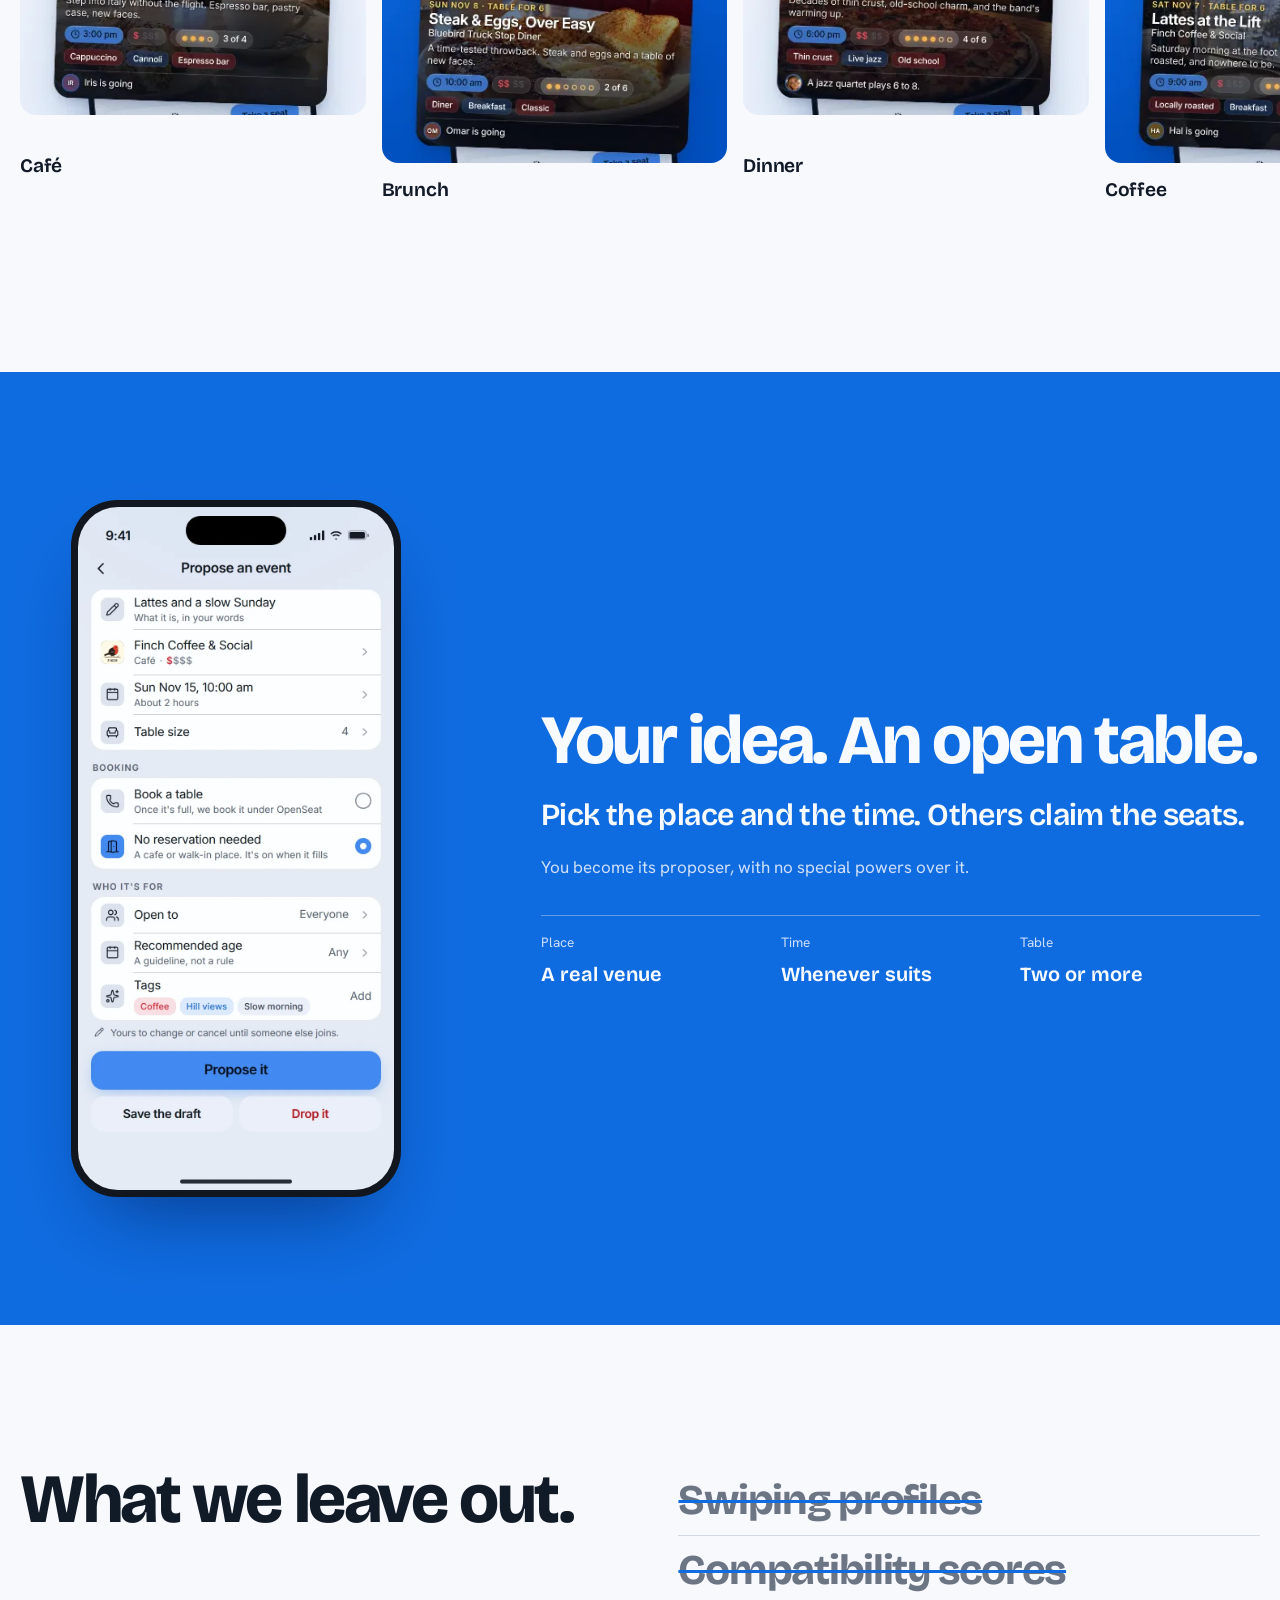
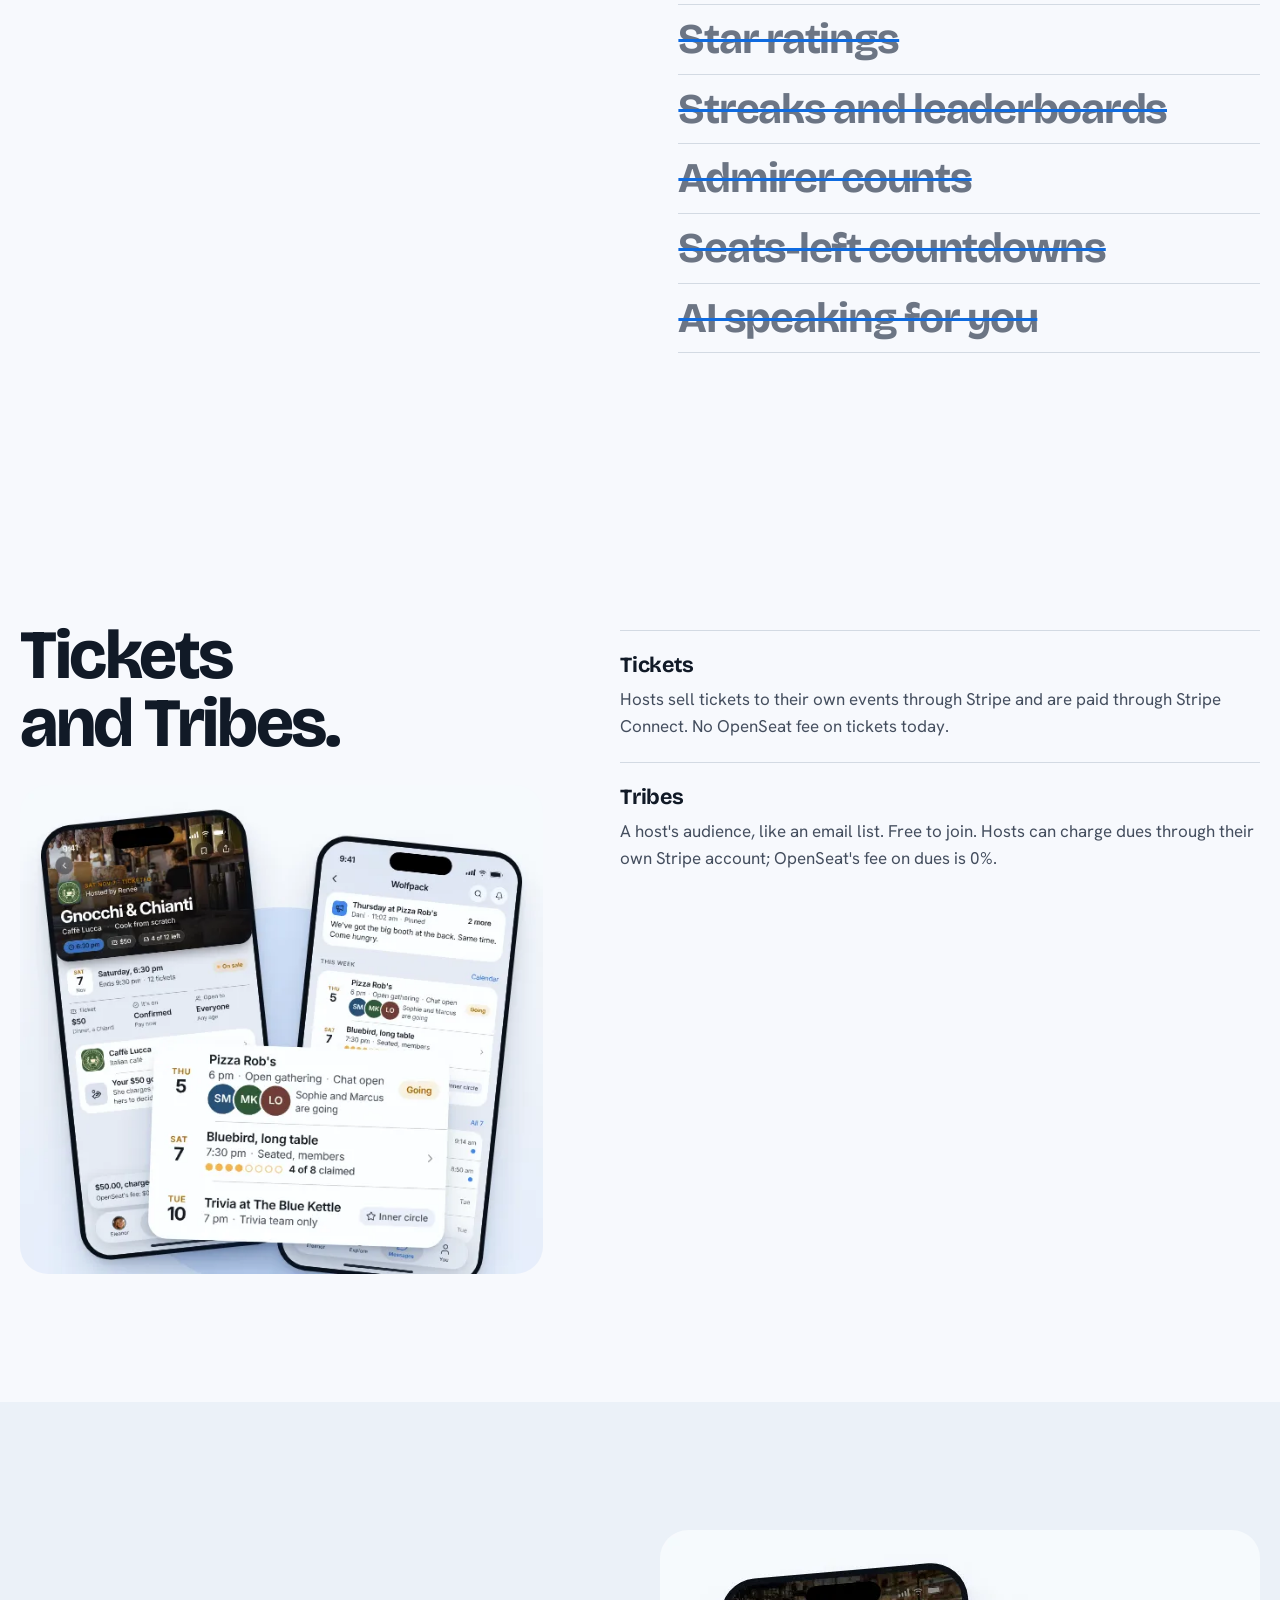
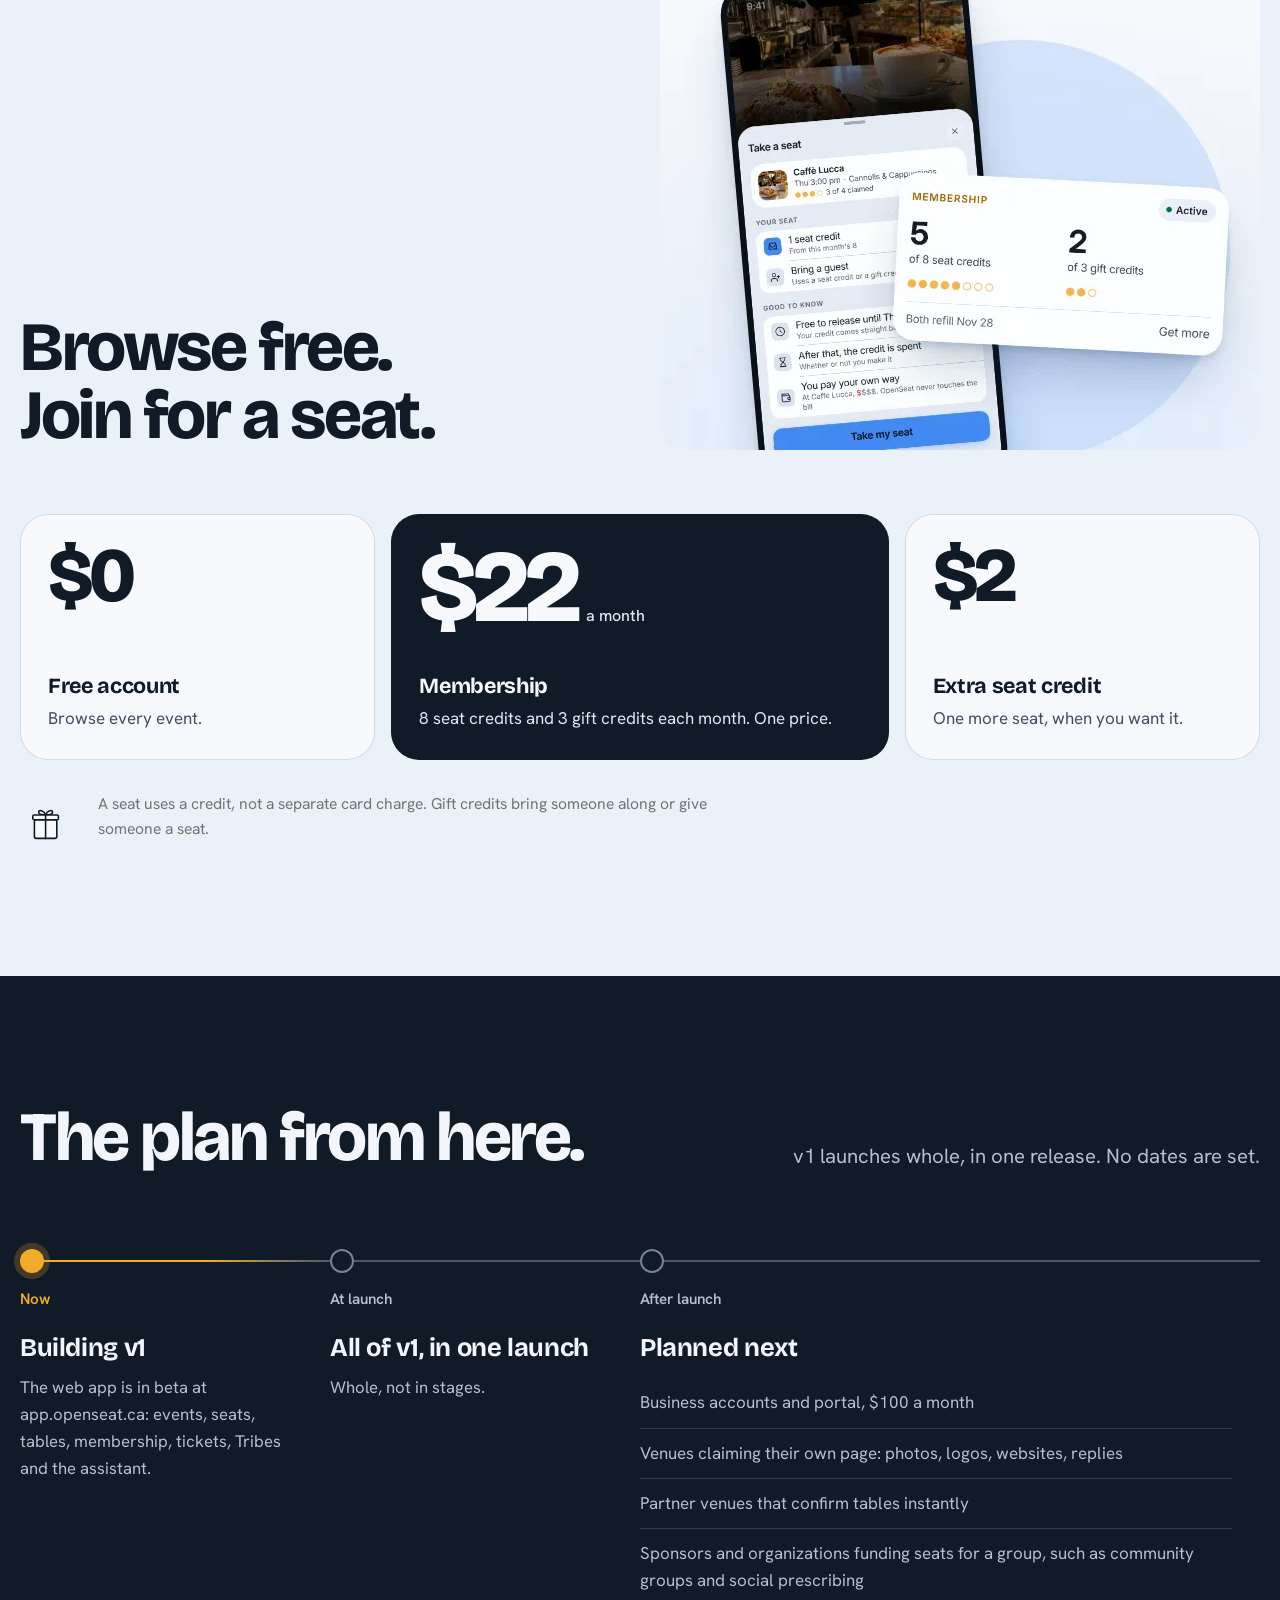
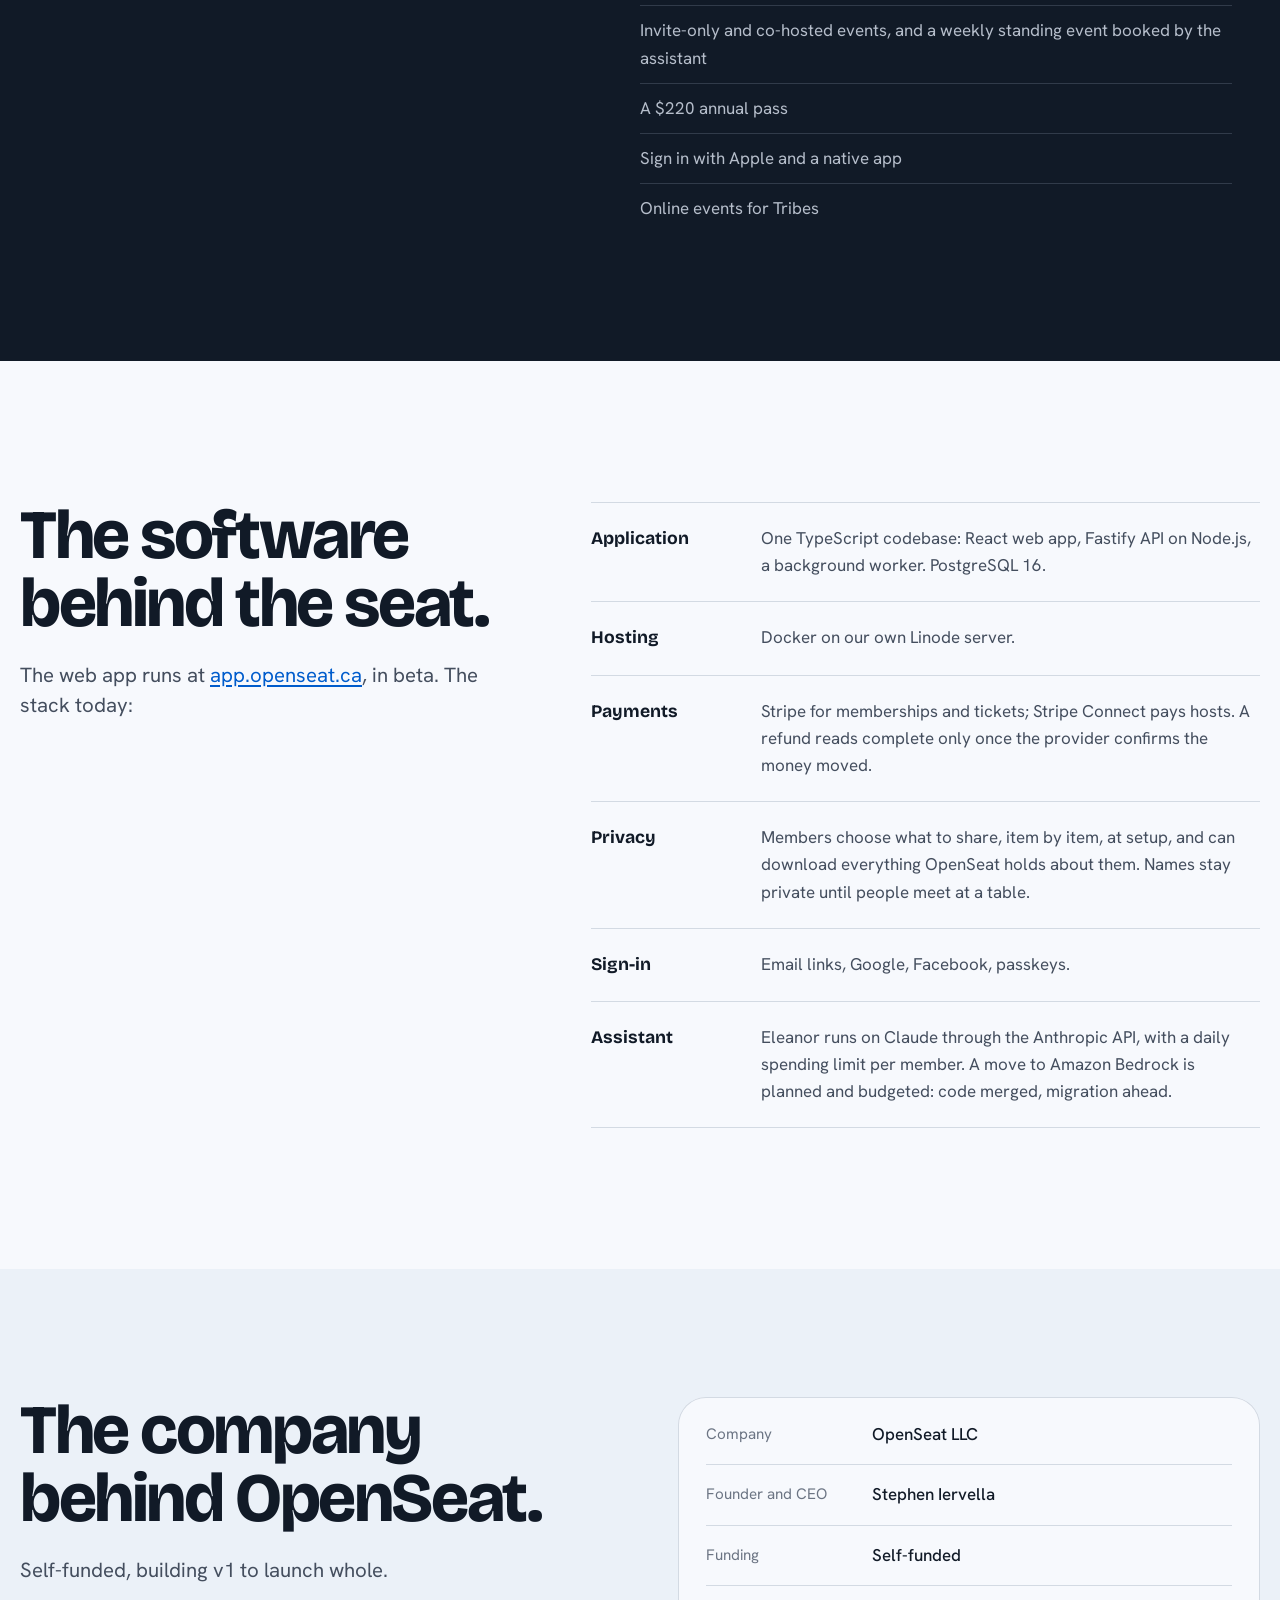
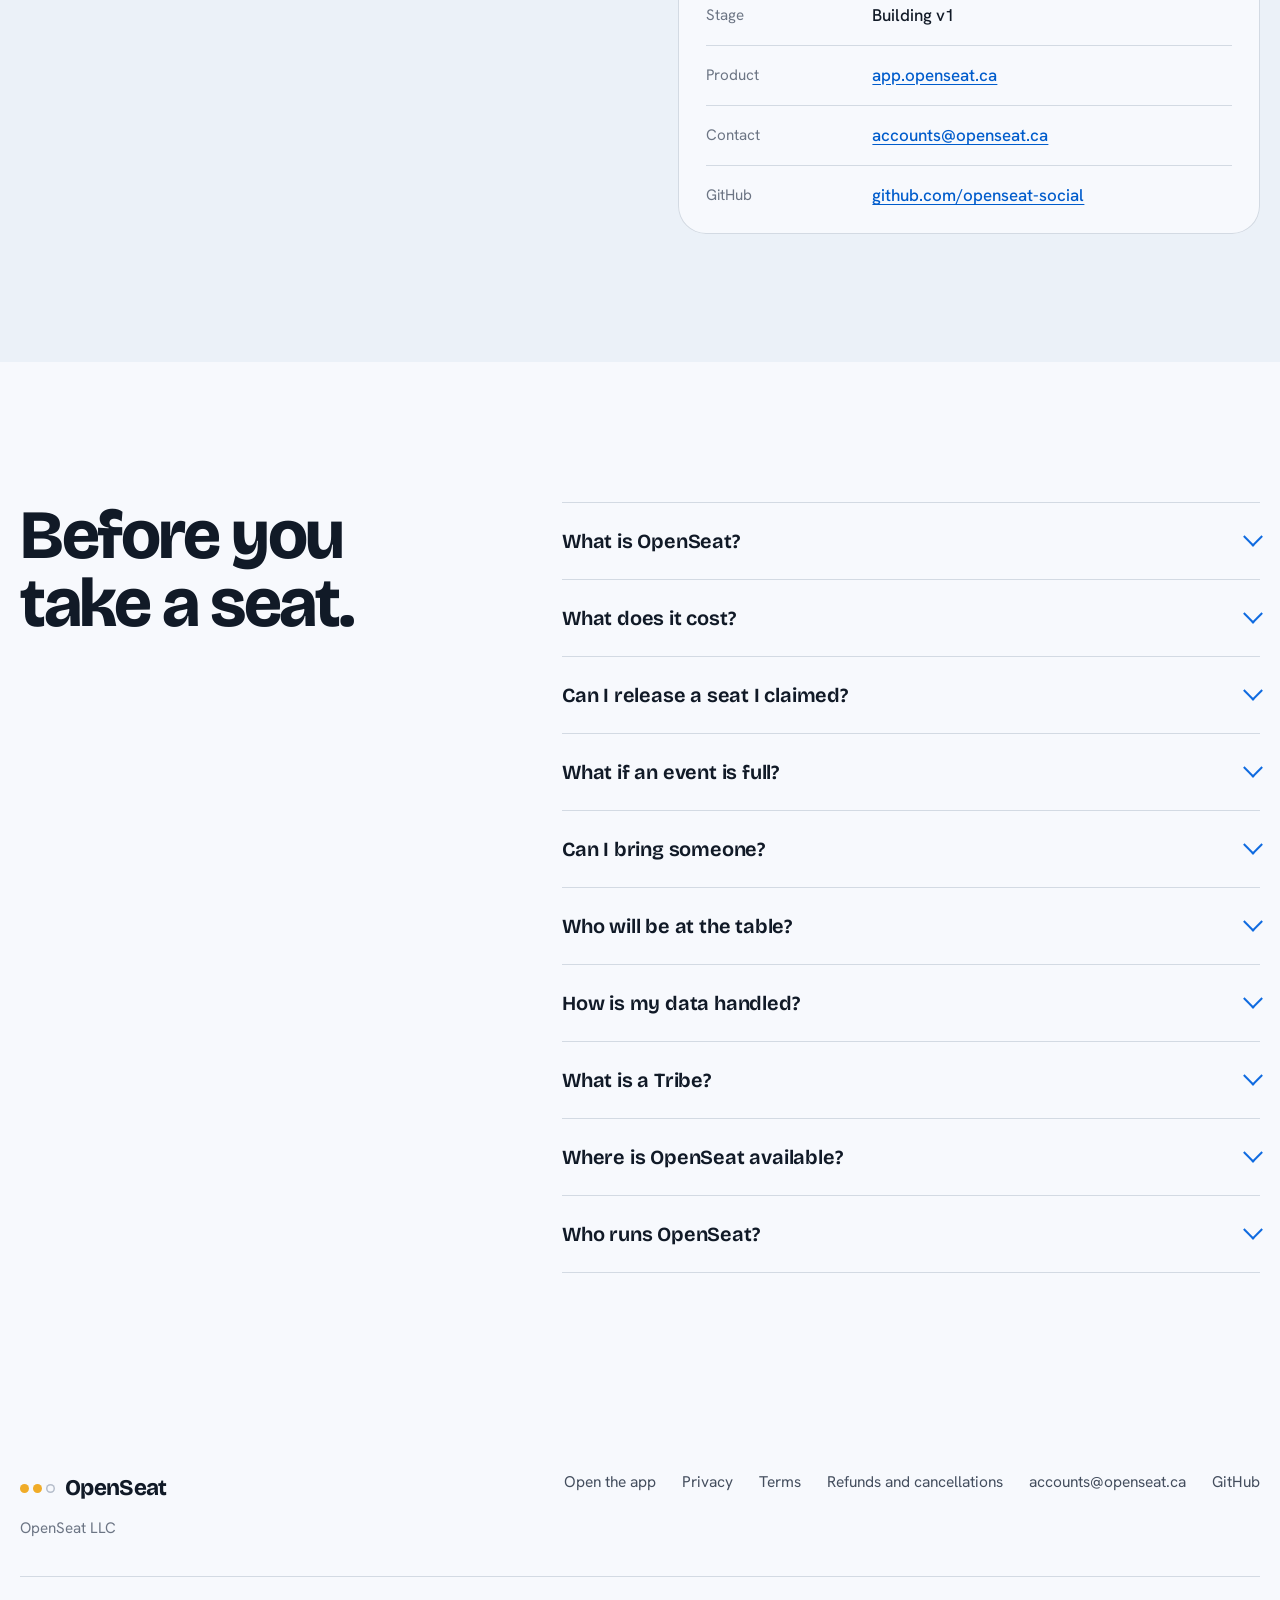
==== commit 1e313669: "Privacy, Terms and Refunds at clean addresses; footer links" ====
--- a/index.html
+++ b/index.html
@@ -502,8 +502,9 @@
     </div>
     <nav class="foot-nav" aria-label="Footer">
       <a href="https://app.openseat.ca">Open the app</a>
-      <a href="privacy.html">Privacy</a>
-      <a href="terms.html">Terms</a>
+      <a href="/privacy">Privacy</a>
+      <a href="/terms">Terms</a>
+      <a href="/refunds">Refunds and cancellations</a>
       <a href="mailto:accounts@openseat.ca">accounts@openseat.ca</a>
       <a href="https://github.com/openseat-social">GitHub</a>
     </nav>
